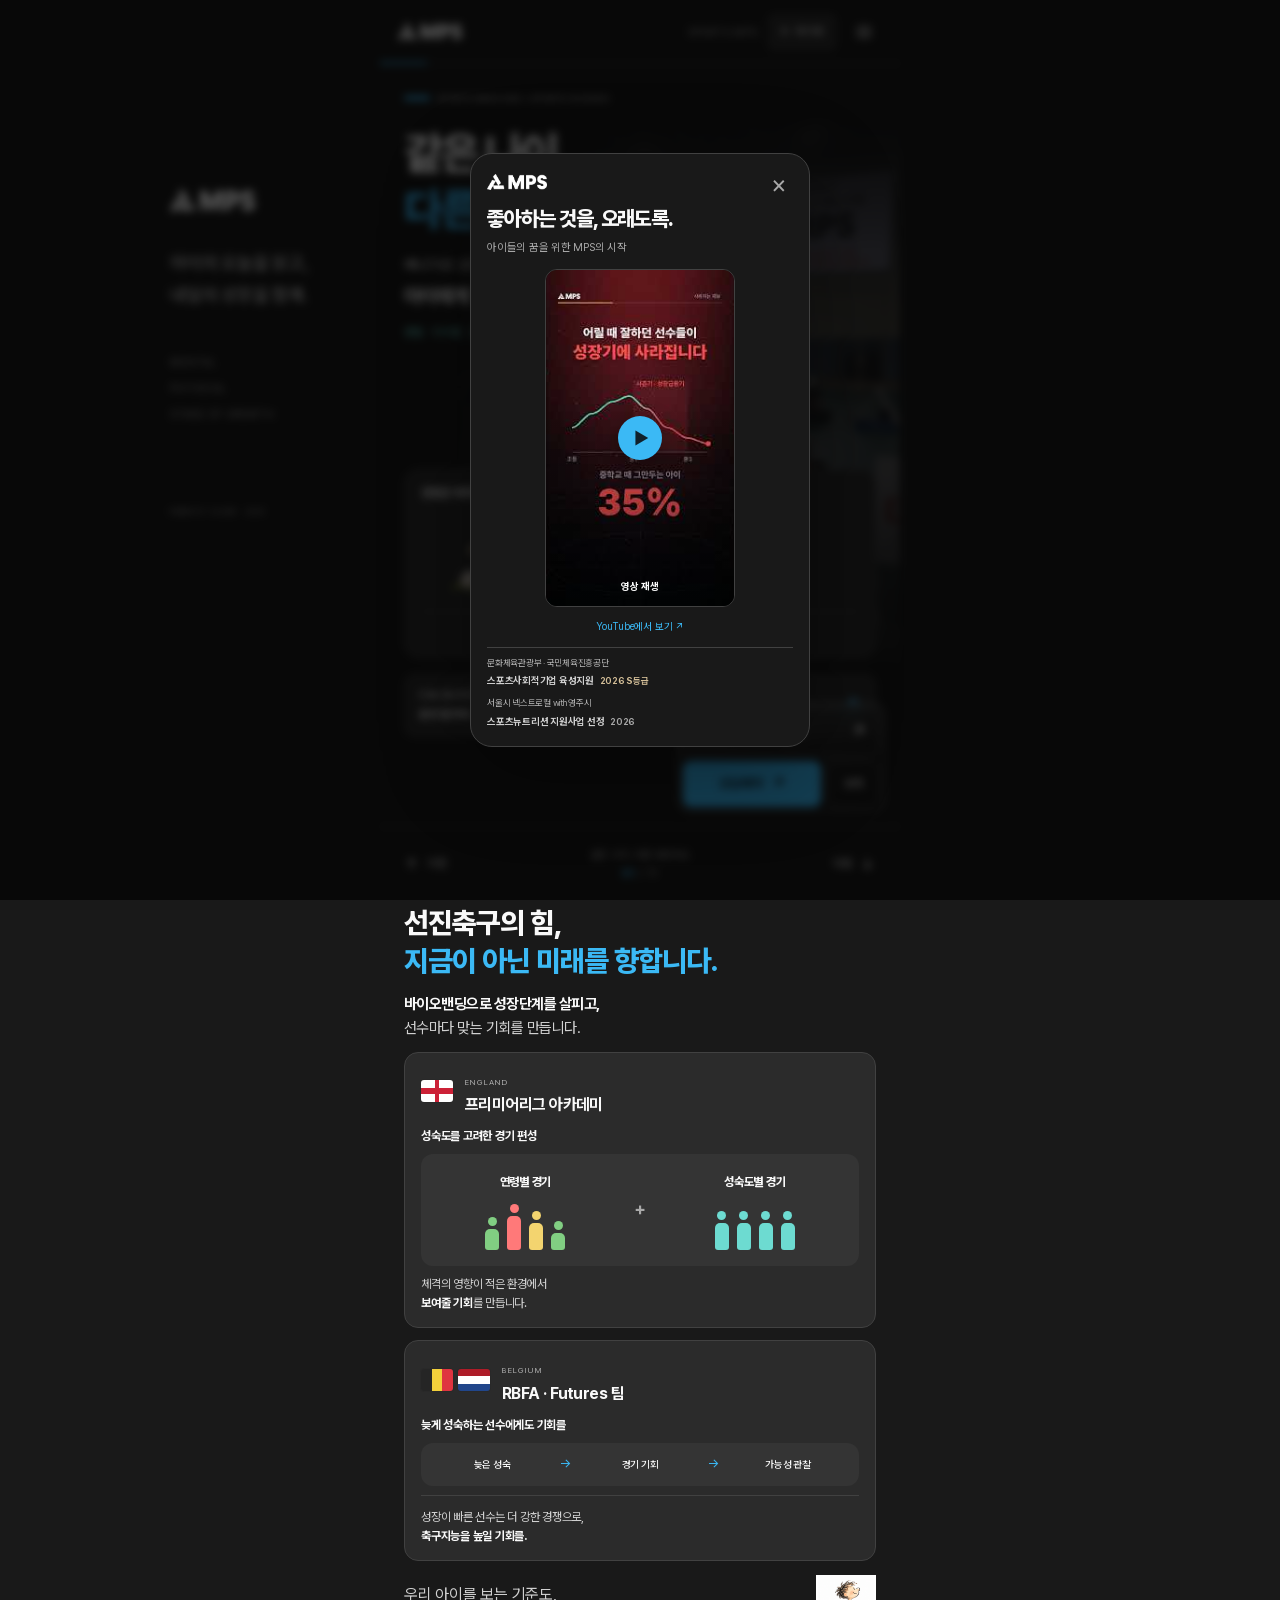
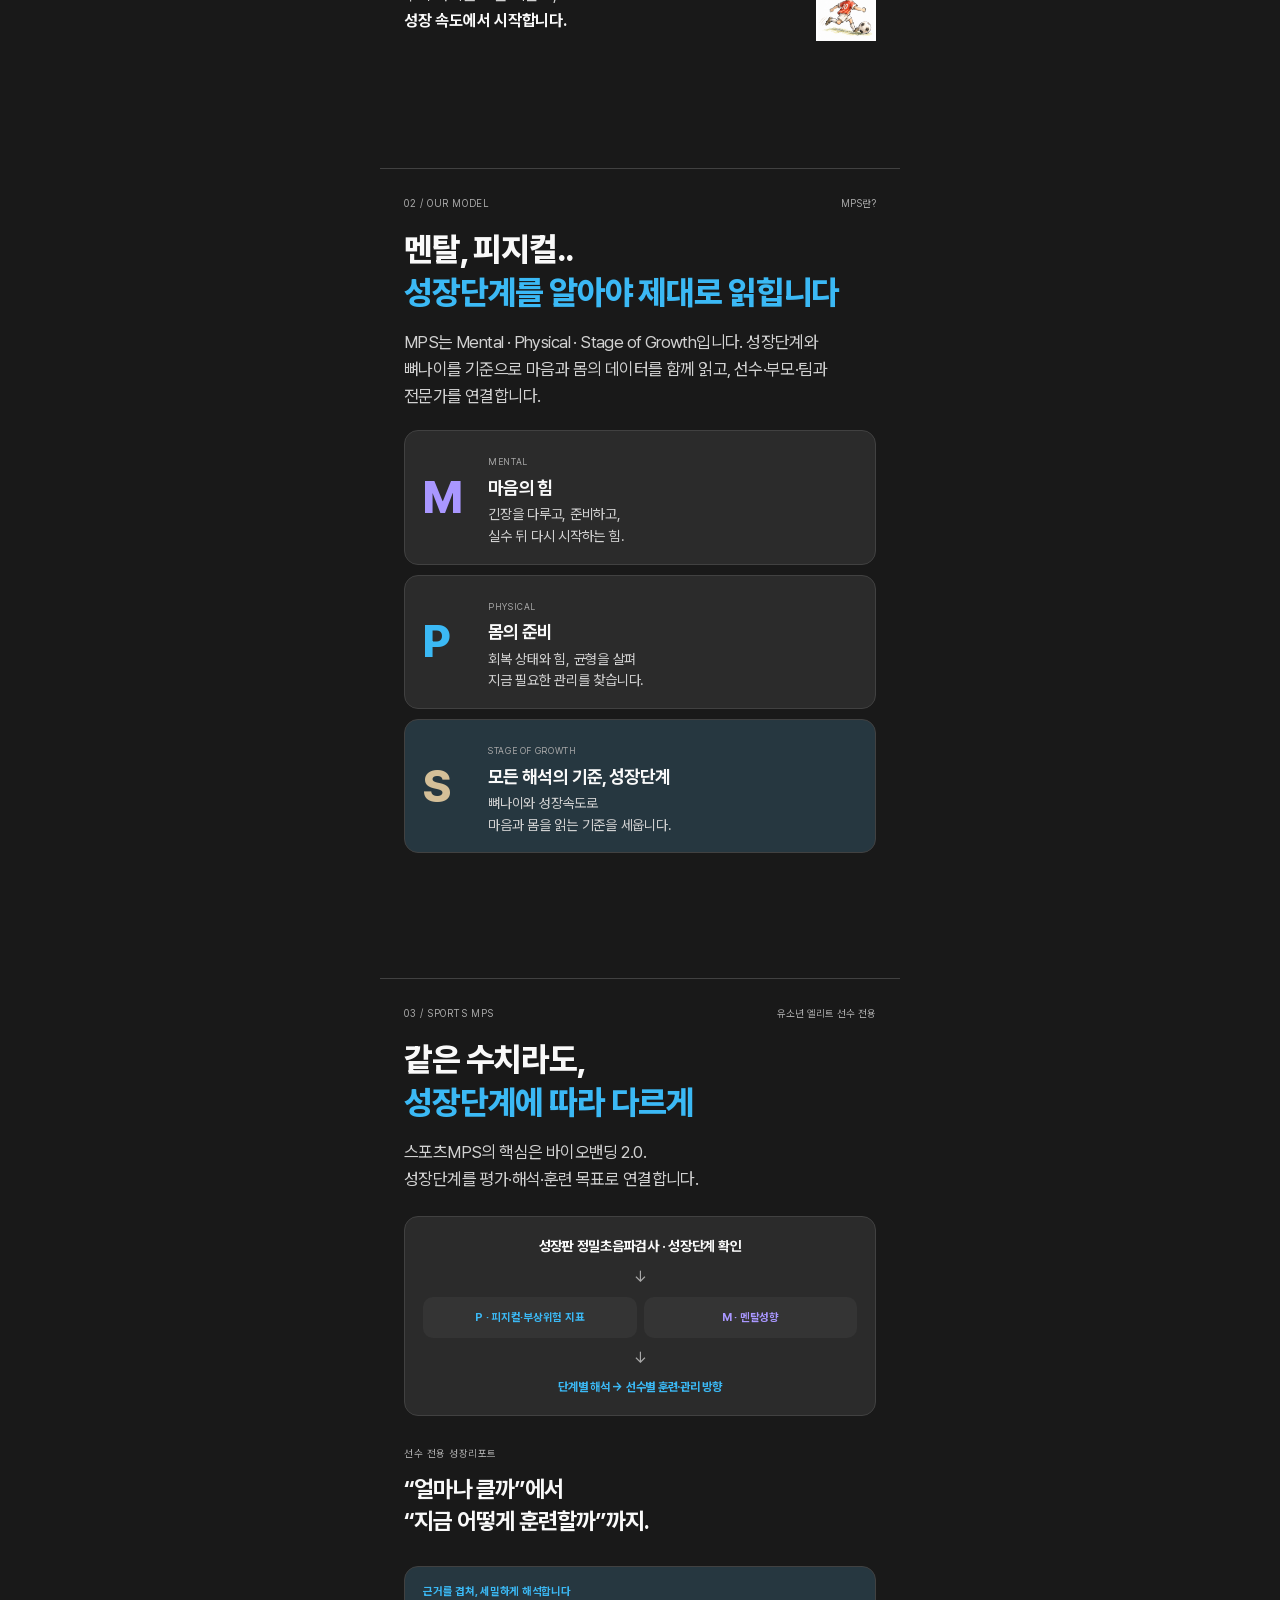
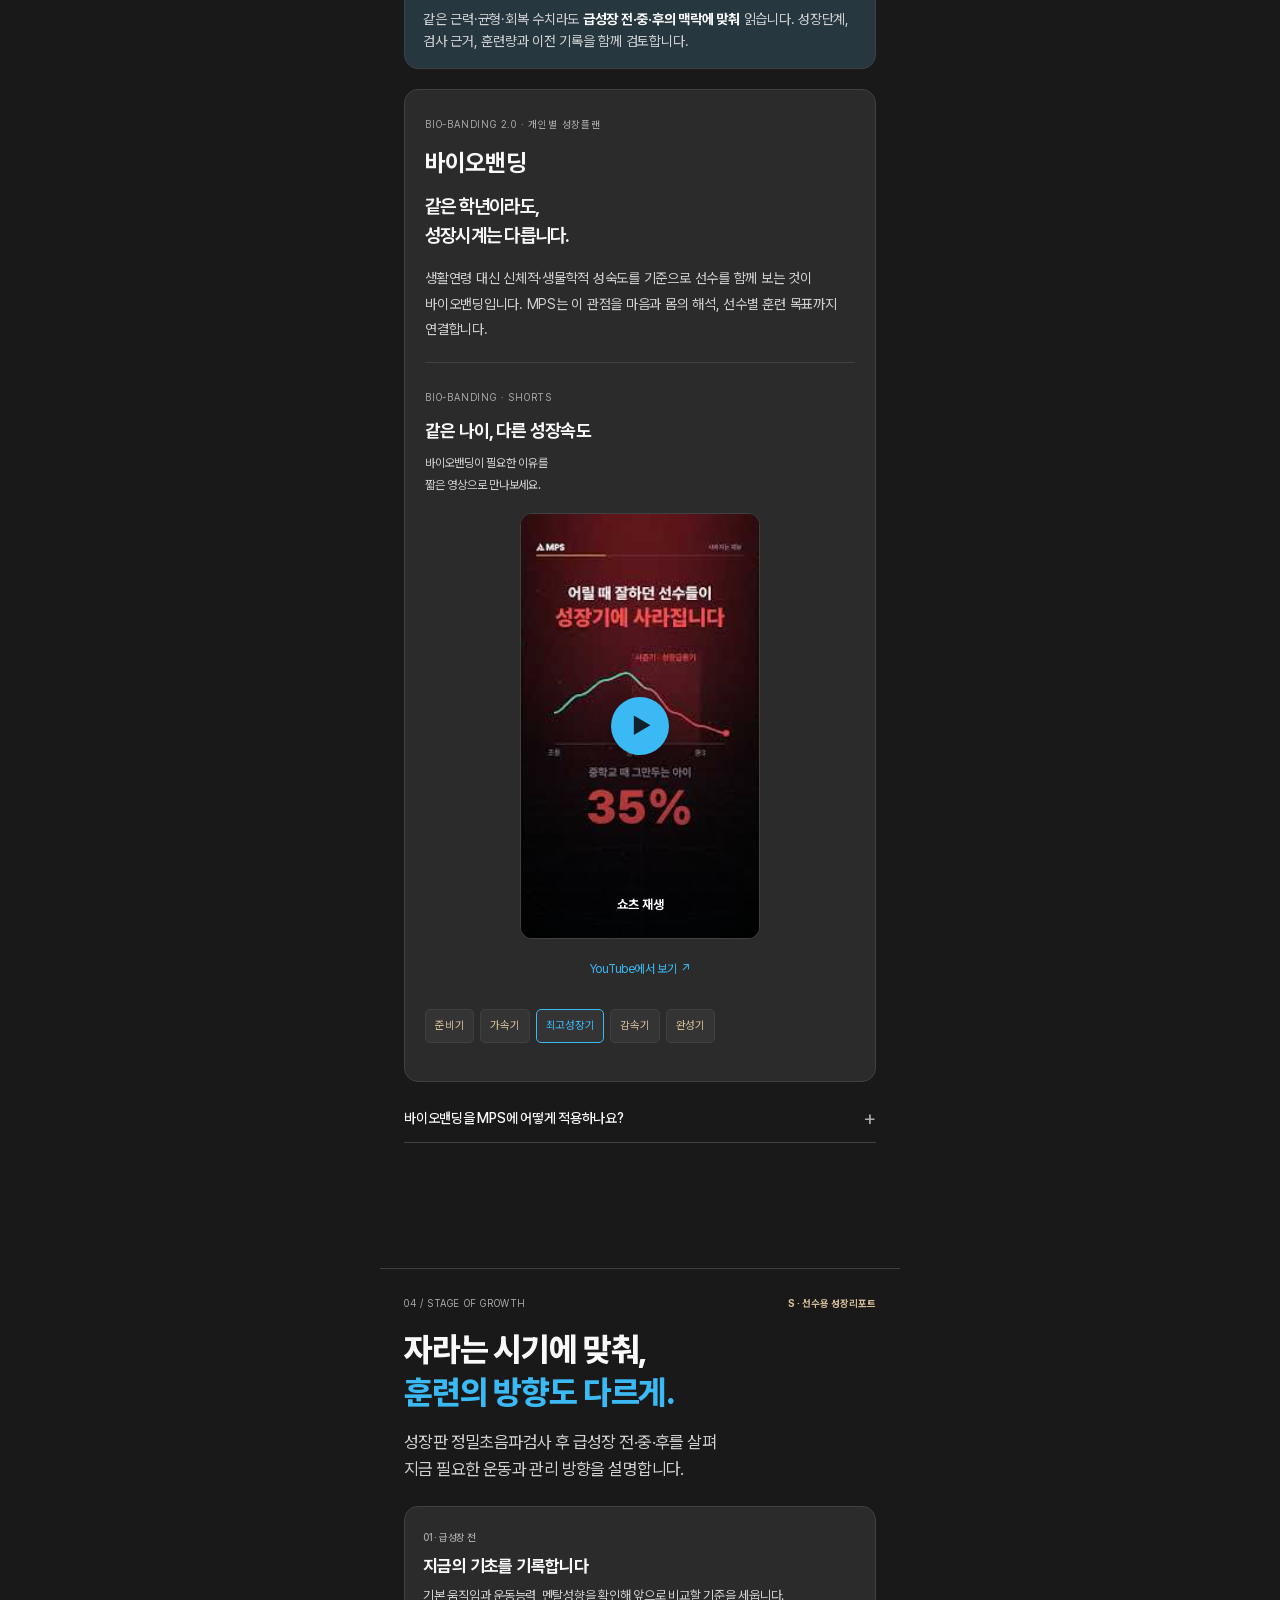
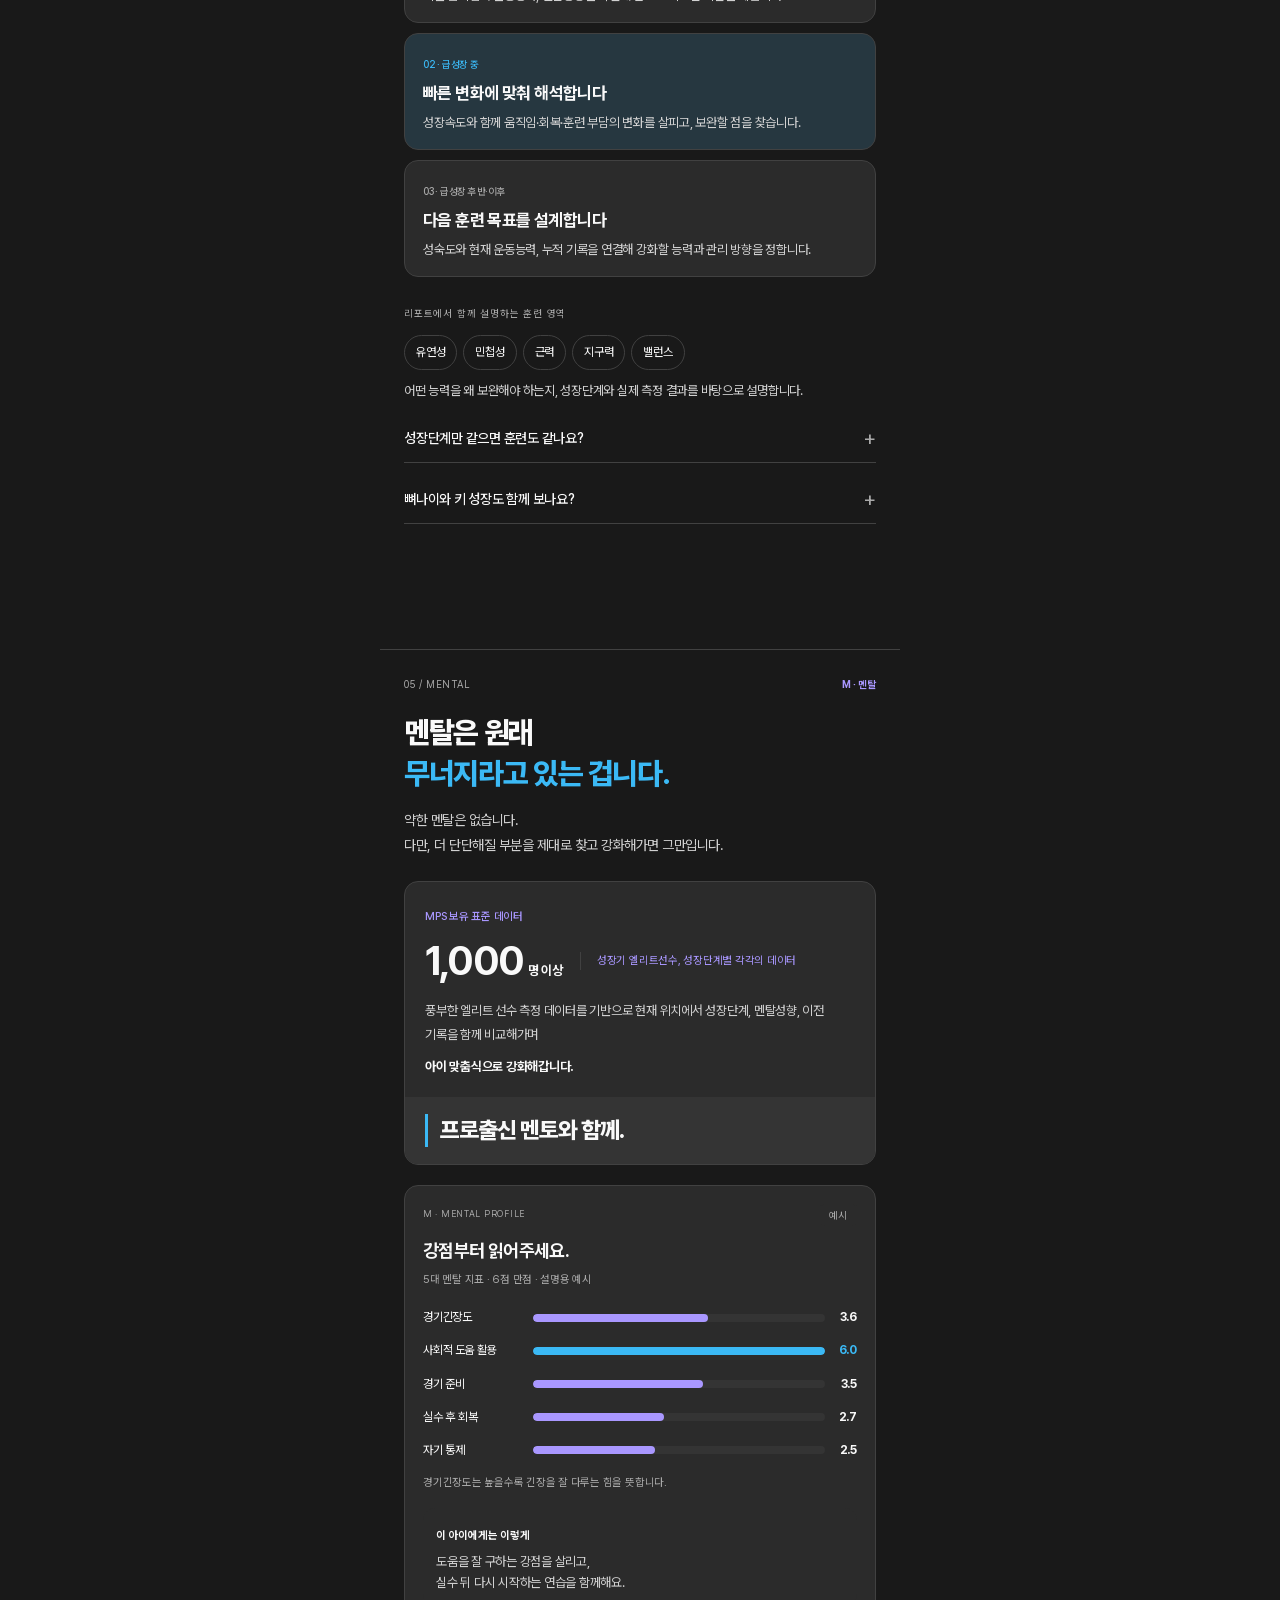
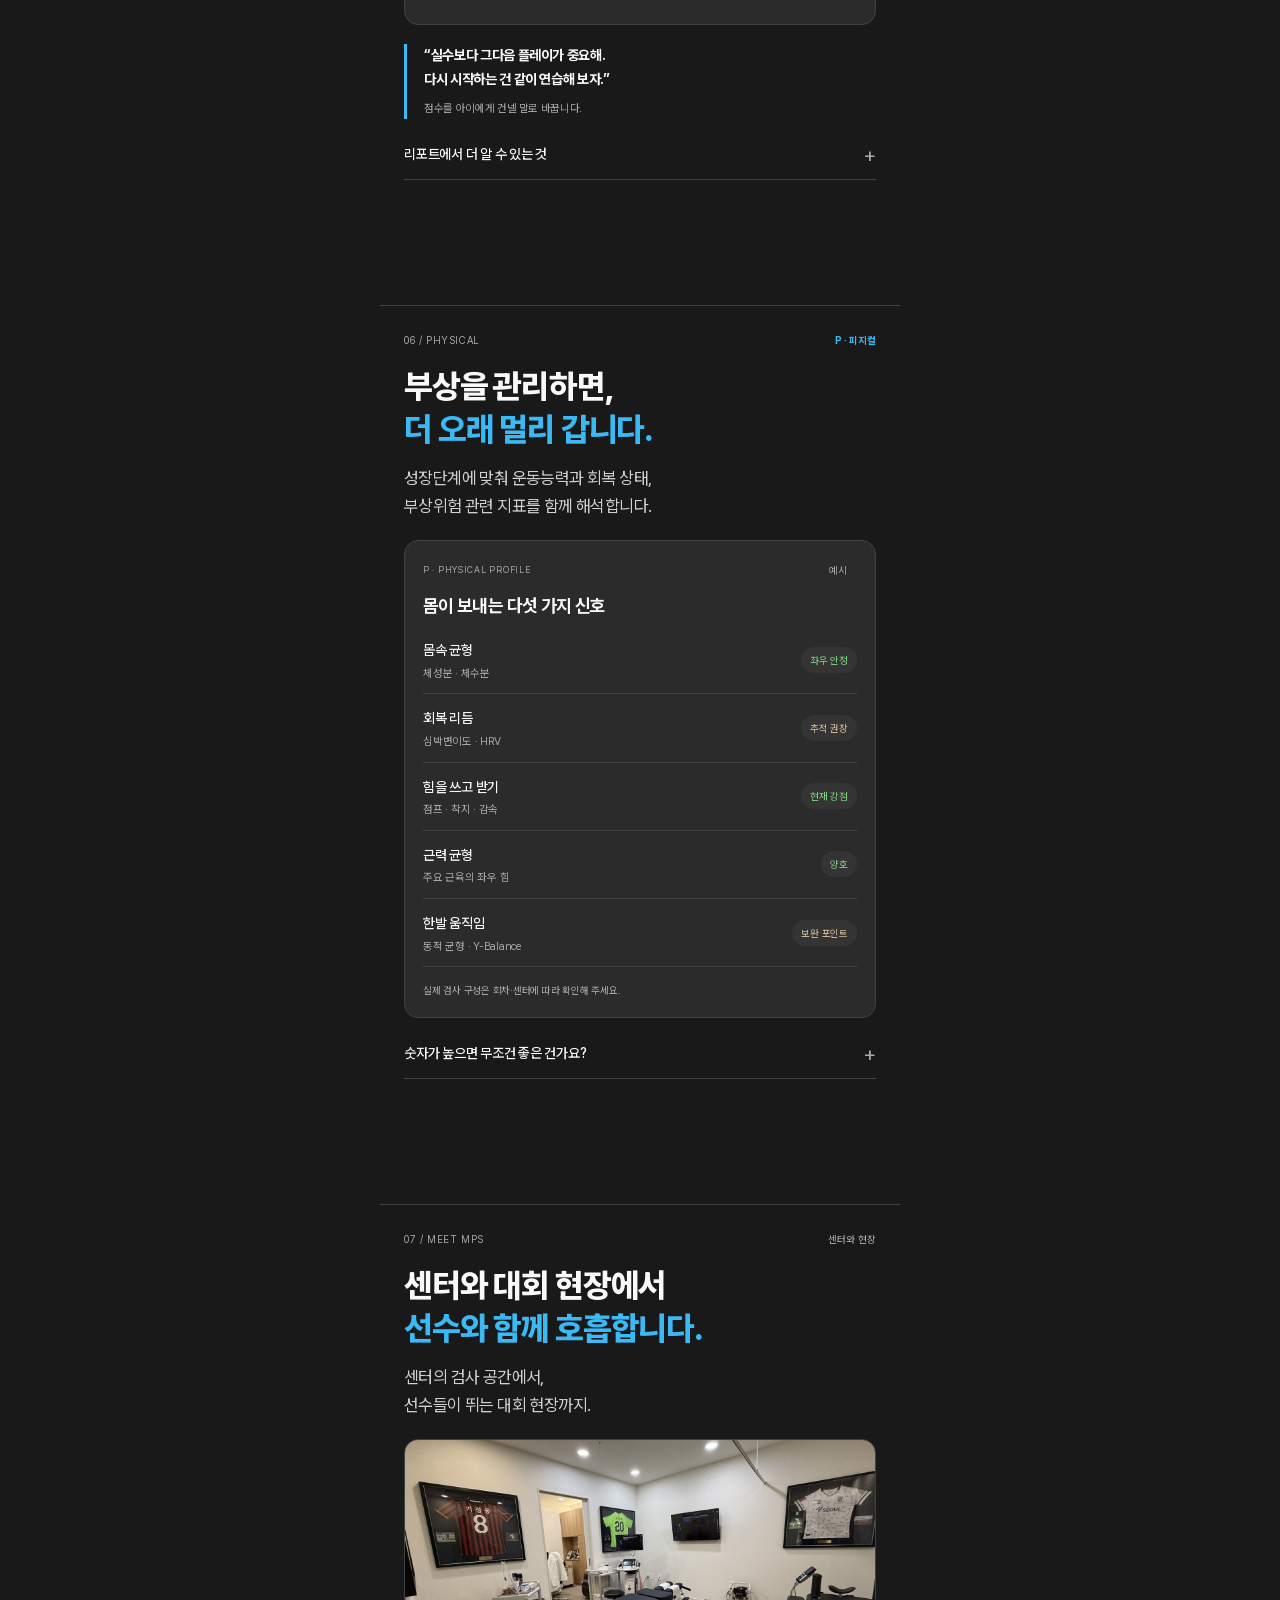
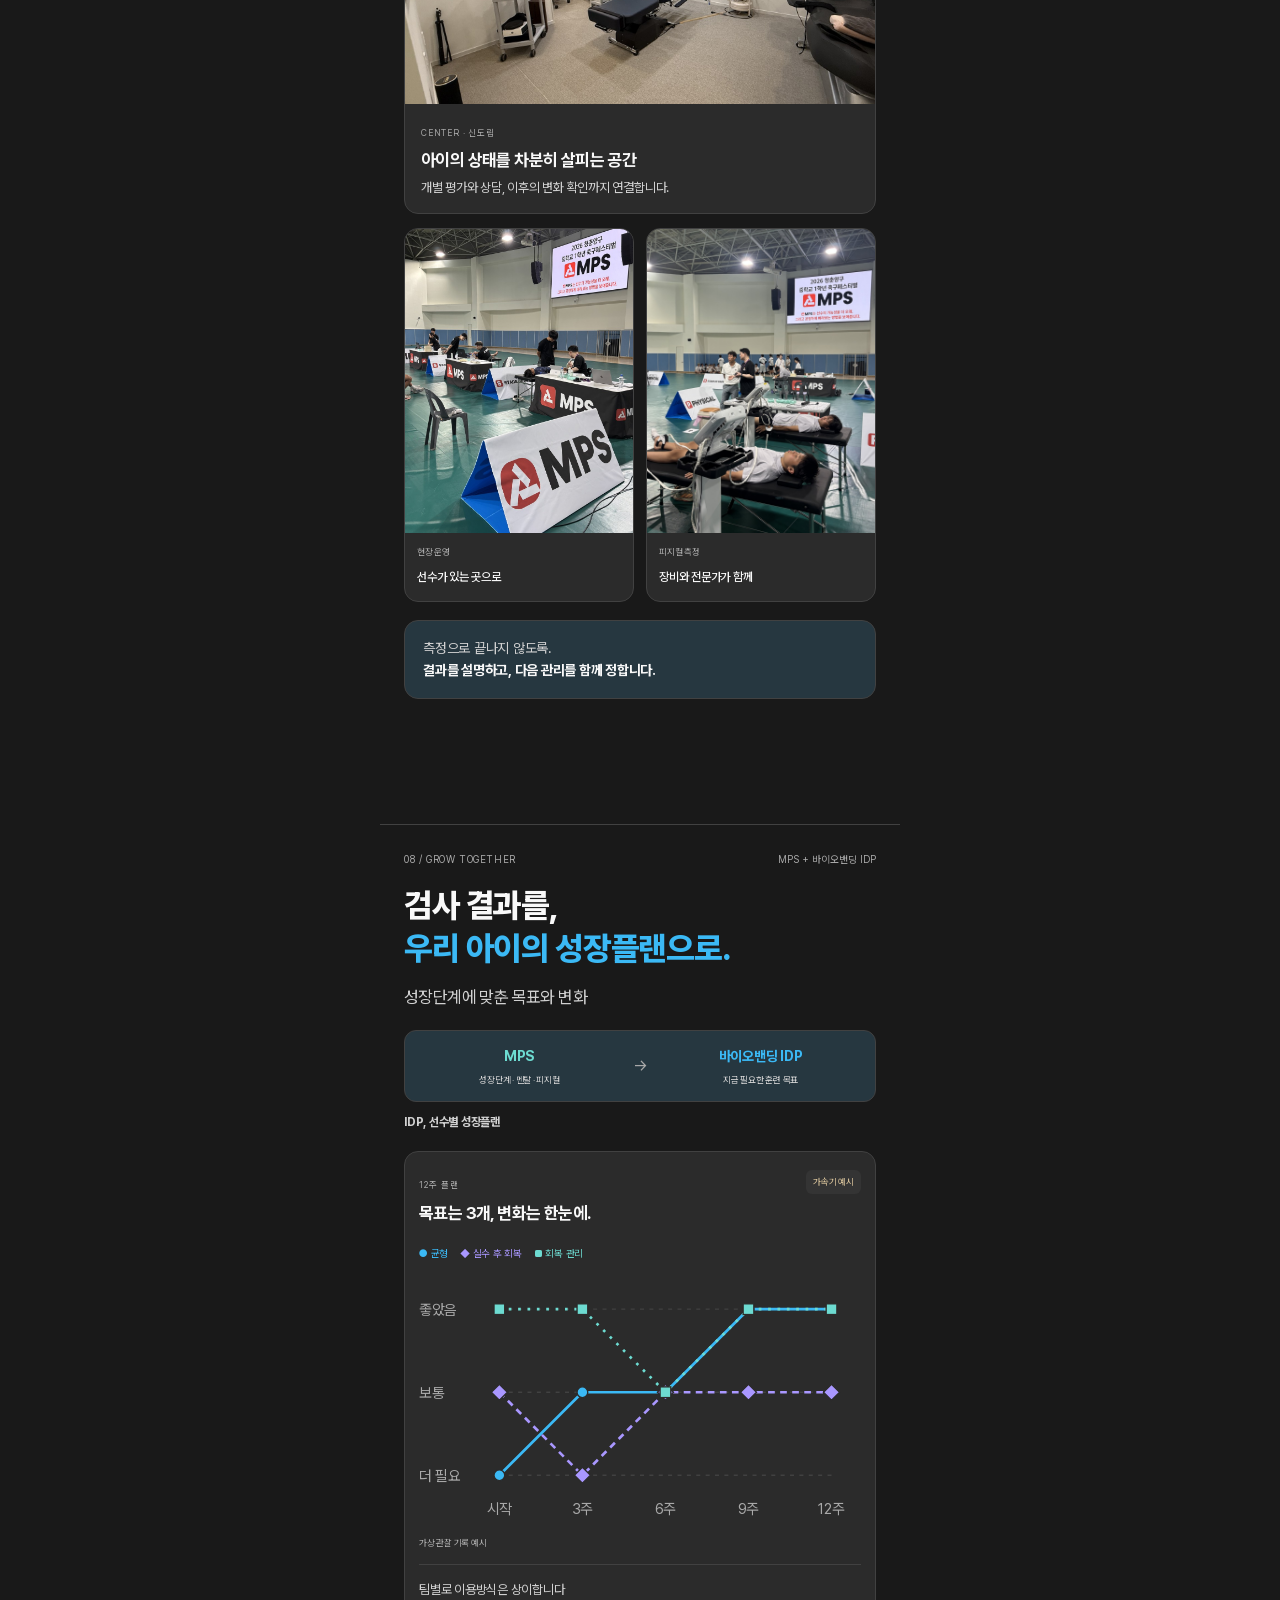
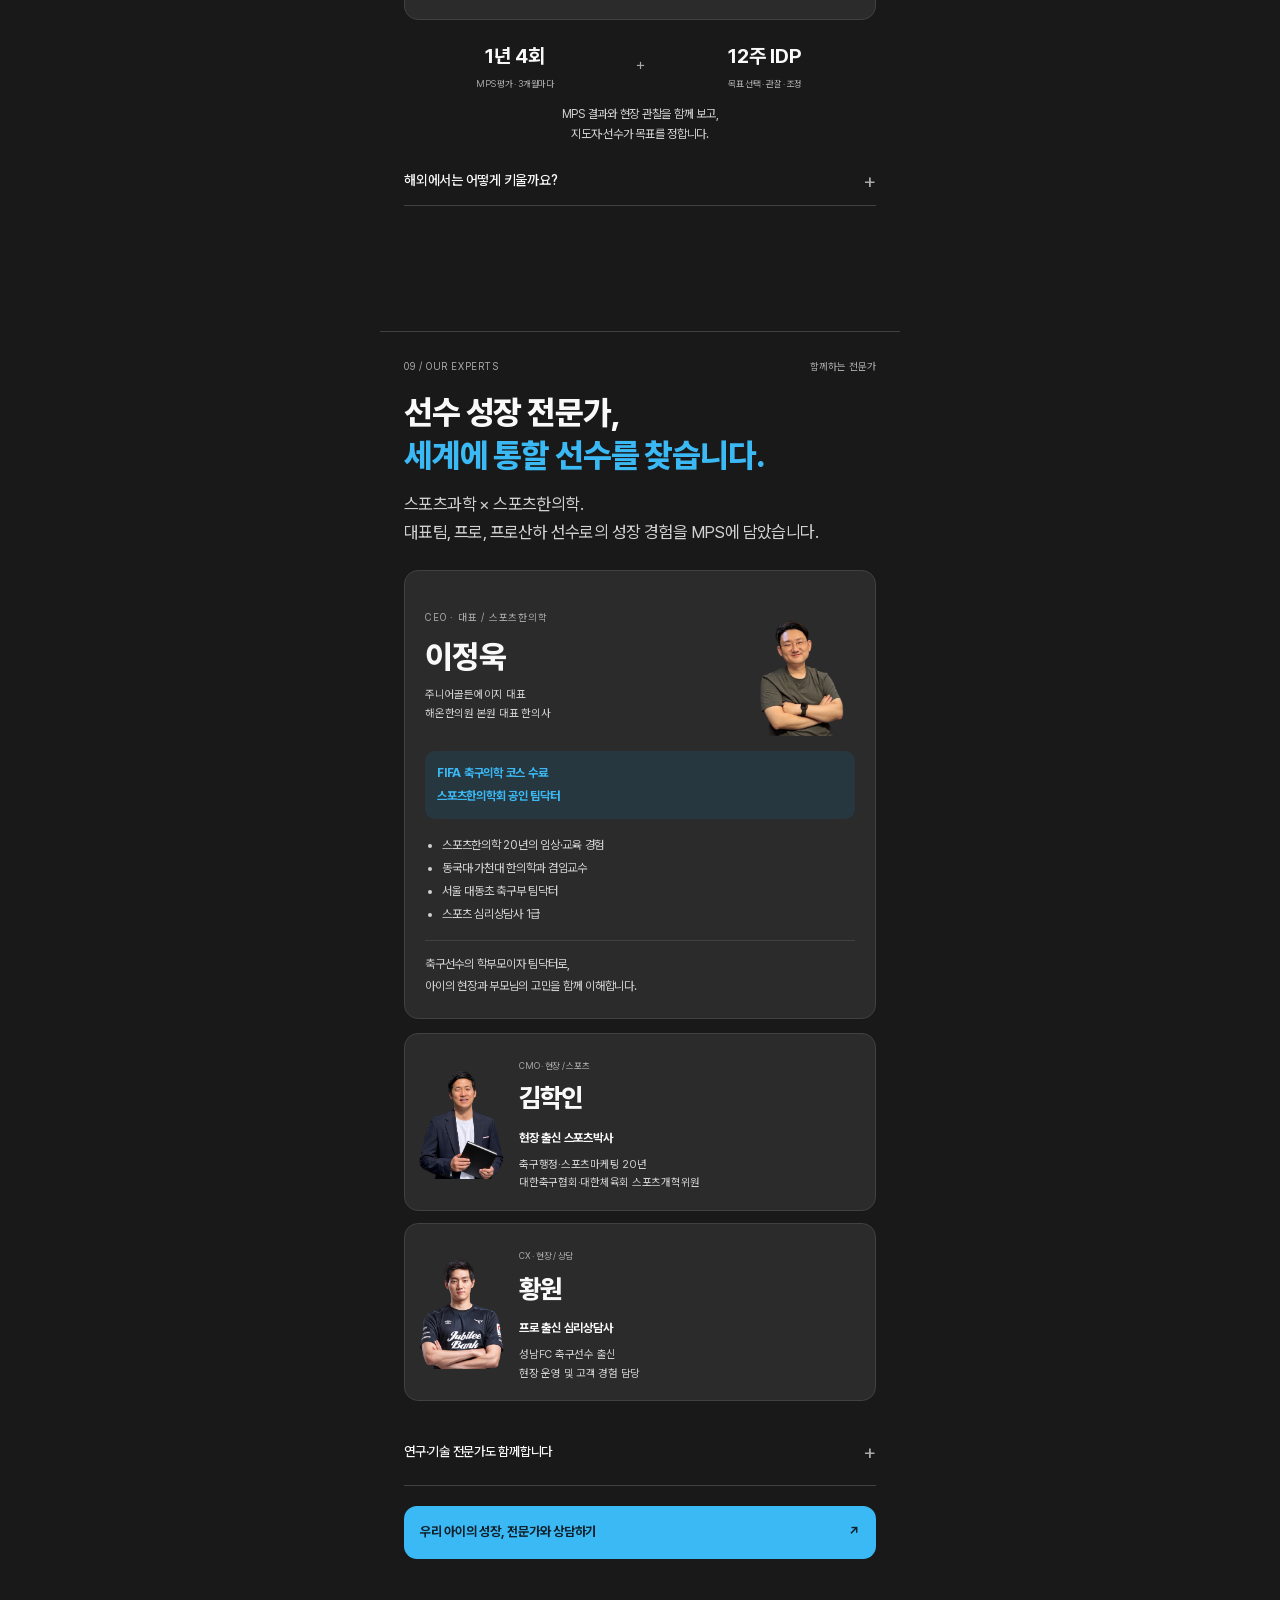
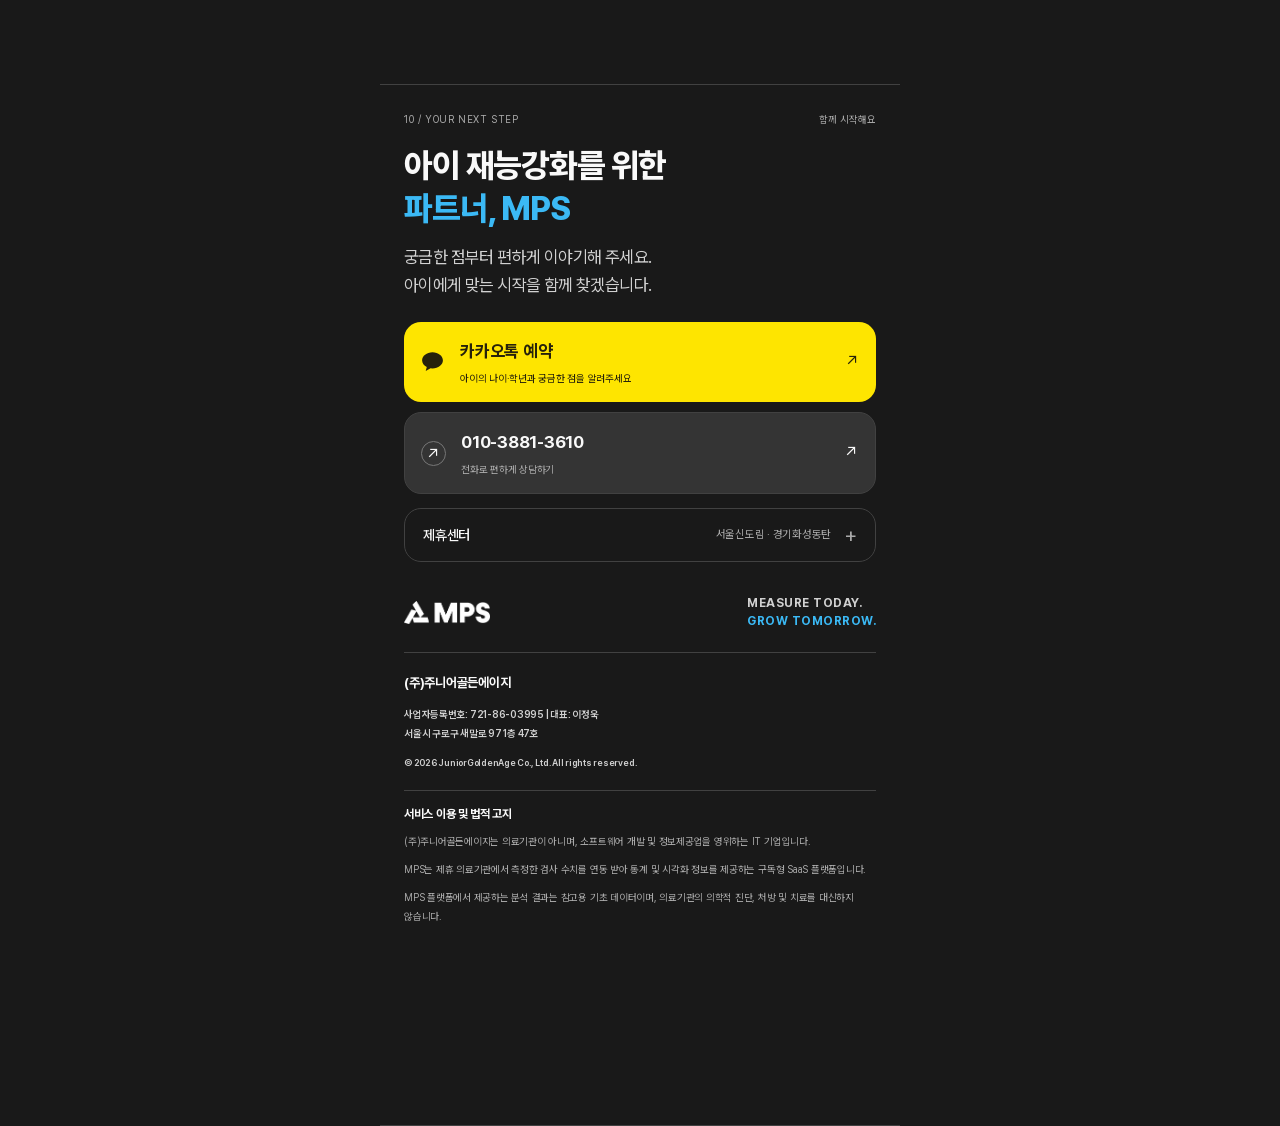
==== index.html @ 438b7990 "Introduce bio-banding concisely on second page" ====
<!doctype html>
<html lang="ko" data-theme="dark">
<head>
<meta charset="utf-8">
<meta name="viewport" content="width=device-width, initial-scale=1, viewport-fit=cover">
<meta name="theme-color" content="#191919">
<meta name="description" content="우리 아이의 마음, 몸, 성장단계를 함께 읽는 MPS. 스포츠MPS를 부모님께 쉽게 소개합니다.">
<title>SPORTS MPS · 우리 아이의 성장 패스포트</title>
<script src="assets/js/theme.js"></script>
<link rel="preload" href="assets/fonts/PretendardVariable.woff2" as="font" type="font/woff2" crossorigin>
<link rel="stylesheet" href="assets/css/main.css">
<script src="assets/js/navigation.js?v=20261009-2" defer></script>
<script src="assets/js/shorts.js" defer></script>
<link rel="stylesheet" href="assets/css/reports.css">
<script src="assets/js/reports.js?v=20261009-4" defer></script>
<link rel="stylesheet" href="assets/css/mps-sportsmps.css">
<script src="assets/js/dialogs.js" defer></script>
<link rel="stylesheet" href="assets/css/pretendard.css">
<link rel="stylesheet" href="assets/css/theme.css?v=20261009-15">
</head>
<body>
<a class="skip" href="#intro">본문으로 바로 가기</a>
<aside class="desktop-note" aria-hidden="true"><img src="assets/images/logo-black.png" alt=""><p>아이의 오늘을 읽고,<br>내일의 성장을 함께.</p><span>MENTAL<br>PHYSICAL<br>STAGE OF GROWTH</span><small>PARENTS’ GUIDE · 2026</small></aside>
<div class="book">
<header class="topbar"><a href="#intro" aria-label="MPS 안내 첫 화면"><img src="assets/images/logo-black.png" alt="MPS" width="77" height="25"></a><span>SPORTS MPS</span><button type="button" id="theme-toggle" aria-label="라이트 모드로 전환" aria-pressed="false"><span aria-hidden="true">☼</span><span class="theme-label">라이트</span></button><button type="button" id="menu-toggle" aria-label="목차 열기" aria-controls="contents" aria-expanded="false"><svg viewBox="0 0 24 24" width="22" height="22" fill="none" stroke="currentColor" stroke-width="1.6" aria-hidden="true"><path d="M4 7h16M4 12h16M4 17h16"/></svg></button></header>
<div class="reading-track" aria-hidden="true"><div id="reading-progress"></div></div>
<nav id="contents" aria-label="안내서 목차" hidden><div class="menu-heading">궁금한 이야기부터 읽어보세요</div><a href="#intro">01 <span>같은 나이, 다른 성장속도</span>↗</a><a href="#europe">02 <span>유럽이 성장을 바라보는 방법</span>↗</a><a href="#model">03 <span>MPS 한눈에 보기</span>↗</a><a href="#sports">04 <span>스포츠MPS</span>↗</a><a href="#growth">05 <span>성장단계 · 뼈나이와 바이오밴딩</span>↗</a><a href="#mental">06 <span>멘탈 · 마음을 읽는 리포트</span>↗</a><a href="#physical">07 <span>피지컬 · 몸을 읽는 리포트</span>↗</a><a href="#field">08 <span>센터와 대회 현장에서 만나는 MPS</span>↗</a><a href="#journey">09 <span>MPS + 바이오밴딩 IDP</span>↗</a><a href="#experts">10 <span>함께하는 전문가</span>↗</a><a href="#contact">11 <span>예약 · 상담 · 제휴센터</span>↗</a></nav>
<main>
<section class="page cover" id="intro" data-title="같은 나이, 다른 성장속도" aria-labelledby="title-intro">
<div class="eyebrow"><span class="orange-line"></span> SPORTS MEDICINE × SPORTS SCIENCE</div>
<h1 id="title-intro">같은 나이,<br><em>다른 성장속도.</em></h1>
<p class="lead cover-foundation">뼈나이로 성장단계를 살피고,<br><strong>아이에게 맞는 목표를 찾습니다.</strong></p>

<p class="cover-platform">멘탈 · 피지컬 · 성장, 함께 보는 MPS</p>
<figure class="cover-banding">
<figcaption><strong>성장은 아이마다 다르게</strong></figcaption>
<div class="banding-players banding-illustrations">
<svg viewBox="20 275 270 270" role="img" aria-label="공을 차는 체격이 작은 축구선수 일러스트"><defs><clipPath id="cover-player-clip-1"><rect x="20" y="275" width="270" height="270"/></clipPath></defs><image clip-path="url(#cover-player-clip-1)" href="assets/images/illustrations/bio-banding-player-stages.png" width="1536" height="1024"/></svg>
<svg viewBox="350 270 230 290" role="img" aria-label="공 옆에 서 있는 축구선수 일러스트"><defs><clipPath id="cover-player-clip-2"><rect x="350" y="270" width="230" height="290"/></clipPath></defs><image clip-path="url(#cover-player-clip-2)" href="assets/images/illustrations/bio-banding-player-stages.png" width="1536" height="1024"/></svg>
<svg viewBox="700 173 135 407" role="img" aria-label="키가 큰 축구선수 일러스트"><defs><clipPath id="cover-player-clip-3"><rect x="700" y="173" width="135" height="407"/></clipPath></defs><image clip-path="url(#cover-player-clip-3)" href="assets/images/illustrations/bio-banding-player-stages.png" width="1536" height="1024"/></svg>
</div>
<p><strong>뼈나이로 성장단계를 살펴봅니다.</strong></p>
</figure>
<a class="cover-doctor" href="#experts"><span>FIFA 축구의학 수료<br><strong>공인 팀닥터 · 스포츠심리상담사와 함께</strong></span><b aria-hidden="true">↗</b></a>


</section>
<section class="page europe-page" id="europe" data-title="유럽이 성장을 바라보는 방법" aria-labelledby="title-europe">
<h2 id="title-europe">선진축구의 힘,<br><em>지금이 아닌 미래를 향합니다.</em></h2>
<p class="lead"><strong>바이오밴딩으로 성장단계를 살피고,</strong><br>선수마다 맞는 기회를 만듭니다.</p>
<article class="europe-card england"><div class="country-heading"><span class="country-flag england-flag" role="img" aria-label="잉글랜드 국기"></span><div><small>ENGLAND</small><h3>프리미어리그 아카데미</h3></div></div><p class="country-point">성숙도를 고려한 경기 편성</p>
<div class="maturity-diagram" role="img" aria-label="연령별 경기: 빨강·노랑·초록의 크기가 다른 선수들. 성숙도별 경기: 같은 색과 비슷한 크기의 선수들. 두 경기 방식을 함께 운영하는 개념도"><div><b>연령별 경기</b><span class="dot-players mixed"><i></i><i></i><i></i><i></i></span></div><strong>＋</strong><div><b>성숙도별 경기</b><span class="dot-players matched"><i></i><i></i><i></i><i></i></span></div></div>
<p>체격의 영향이 적은 환경에서<br><strong>보여줄 기회</strong>를 만듭니다.</p></article>
<article class="europe-card belgium"><div class="country-heading"><div class="country-flag-pair"><span class="country-flag belgium-flag" role="img" aria-label="벨기에 국기"></span><span class="country-flag netherlands-flag" role="img" aria-label="네덜란드 국기"></span></div><div><small>BELGIUM</small><h3>RBFA · Futures 팀</h3></div></div><p class="country-point">늦게 성숙하는 선수에게도 기회를</p><div class="future-track" role="img" aria-label="늦은 성숙에서 경기 기회를 거쳐 가능성 관찰로 이어지는 과정"><span>늦은 성숙</span><i>→</i><span>경기 기회</span><i>→</i><span>가능성 관찰</span></div><p class="growth-opportunity early-growth">성장이 빠른 선수는 더 강한 경쟁으로,<br><strong>축구지능을 높일 기회를.</strong></p></article>
<div class="europe-bridge"><p>우리 아이를 보는 기준도,<br><strong>성장 속도에서 시작합니다.</strong></p><img src="assets/images/soccer-boy.png" alt="즐겁게 축구하는 아이" width="100" height="110" loading="lazy"></div>
</section>
<section class="page" id="model" data-title="MPS 한눈에 보기" aria-labelledby="title-model">
<div class="section-meta"><span>02 / OUR MODEL</span><span>MPS란?</span></div>
<h2 id="title-model">멘탈, 피지컬..<br><em>성장단계를 알아야 제대로 읽힙니다</em></h2>
<p class="lead">MPS는 Mental · Physical · Stage of Growth입니다. 성장단계와 뼈나이를 기준으로 마음과 몸의 데이터를 함께 읽고, 선수·부모·팀과 전문가를 연결합니다.</p>
<div class="model-stack">
<article class="model-card"><span class="letter mental-color">M</span><div><span class="english">MENTAL</span><h3>마음의 힘</h3><p>긴장을 다루고, 준비하고,<br>실수 뒤 다시 시작하는 힘.</p></div></article>
<article class="model-card"><span class="letter physical-color">P</span><div><span class="english">PHYSICAL</span><h3>몸의 준비</h3><p>회복 상태와 힘, 균형을 살펴<br>지금 필요한 관리를 찾습니다.</p></div></article>
<article class="model-card stage-card"><span class="letter">S</span><div><span class="english">STAGE OF GROWTH</span><h3>모든 해석의 기준, 성장단계</h3><p>뼈나이와 성장속도로<br>마음과 몸을 읽는 기준을 세웁니다.</p></div></article>
</div>

</section>
<section class="page" id="sports" data-title="스포츠MPS · 성장단계로 해석하는 선수 평가" aria-labelledby="title-sports">
<div class="section-meta"><span>03 / SPORTS MPS</span><span>유소년 엘리트 선수 전용</span></div>
<h2 id="title-sports">같은 수치라도,<br><em>성장단계에 따라 다르게</em></h2>
<p class="lead">스포츠MPS의 핵심은 바이오밴딩 2.0.<br>성장단계를 평가·해석·훈련 목표로 연결합니다.</p>
<div class="precision-flow" aria-label="성장판 정밀초음파검사로 단계 확인, 피지컬과 멘탈 평가, 근거 기반 해석, 훈련과 관리 방향"><span>성장판 정밀초음파검사 · 성장단계 확인</span><i aria-hidden="true">↓</i><div><b>P · 피지컬·부상위험 지표</b><b>M · 멘탈성향</b></div><i aria-hidden="true">↓</i><span class="flow-result">단계별 해석 → 선수별 훈련·관리 방향</span></div>
<div class="precision-statement"><span>선수 전용 성장리포트</span><h3>“얼마나 클까”에서<br>“지금 어떻게 훈련할까”까지.</h3></div>
<div class="takeaway"><span>근거를 겹쳐, 세밀하게 해석합니다</span><p>같은 근력·균형·회복 수치라도 <strong>급성장 전·중·후의 맥락에 맞춰</strong> 읽습니다. 성장단계, 검사 근거, 훈련량과 이전 기록을 함께 검토합니다.</p></div>
<div class="bio-banding"><span class="small-label">BIO-BANDING 2.0 · 개인별 성장플랜</span><h3>바이오밴딩</h3><p class="bio-headline">같은 학년이라도,<br>성장시계는 다릅니다.</p><p>생활연령 대신 신체적·생물학적 성숙도를 기준으로 선수를 함께 보는 것이 바이오밴딩입니다. MPS는 이 관점을 마음과 몸의 해석, 선수별 훈련 목표까지 연결합니다.</p><div class="bio-video" id="why-mps"><span class="small-label">BIO-BANDING · SHORTS</span><h4>같은 나이, 다른 성장속도</h4><p>바이오밴딩이 필요한 이유를<br>짧은 영상으로 만나보세요.</p><div class="shorts-player" id="bio-shorts-player"><button type="button" class="shorts-play" id="bio-shorts-play" aria-label="바이오밴딩 유튜브 쇼츠 재생"><img src="assets/images/video/bio-banding-shorts.jpg" alt="바이오밴딩 소개 유튜브 쇼츠 썸네일" width="480" height="360" loading="lazy"><span class="shorts-play-icon" aria-hidden="true">▶</span><span class="shorts-play-label">쇼츠 재생</span></button></div><a class="shorts-youtube" href="https://www.youtube.com/shorts/2czTwDPOxnk" target="_blank" rel="noopener noreferrer">YouTube에서 보기 ↗</a></div><div class="bio-stages" aria-label="성장단계 5단계"><span>준비기</span><span>가속기</span><span>최고성장기</span><span>감속기</span><span>완성기</span></div></div>
<details><summary>바이오밴딩을 MPS에 어떻게 적용하나요?</summary><p>성숙도가 비슷한 선수를 함께 보는 바이오밴딩의 관점을 평가에 적용합니다. 성장판 정밀초음파검사와 뼈나이, 키 변화로 성장단계를 살핀 뒤 피지컬·멘탈 측정 결과를 연결해 해석합니다. 하나의 수치만으로 훈련 적합성이나 부상 가능성을 단정하지 않습니다.</p></details>
</section>
<section class="page" id="growth" data-title="성장단계 · 선수의 훈련 방향" aria-labelledby="title-growth">
<div class="section-meta"><span>04 / STAGE OF GROWTH</span><span class="domain">S · 선수용 성장리포트</span></div>
<h2 id="title-growth">자라는 시기에 맞춰,<br><em>훈련의 방향도 다르게.</em></h2>
<p class="lead">성장판 정밀초음파검사 후 급성장 전·중·후를 살펴<br>지금 필요한 운동과 관리 방향을 설명합니다.</p>
<div class="phase-cards"><article><span>01 · 급성장 전</span><h3>지금의 기초를 기록합니다</h3><p>기본 움직임과 운동능력, 멘탈성향을 확인해 앞으로 비교할 기준을 세웁니다.</p></article><article class="phase-current"><span>02 · 급성장 중</span><h3>빠른 변화에 맞춰 해석합니다</h3><p>성장속도와 함께 움직임·회복·훈련 부담의 변화를 살피고, 보완할 점을 찾습니다.</p></article><article><span>03 · 급성장 후반·이후</span><h3>다음 훈련 목표를 설계합니다</h3><p>성숙도와 현재 운동능력, 누적 기록을 연결해 강화할 능력과 관리 방향을 정합니다.</p></article></div>
<div class="training-directions"><span class="small-label">리포트에서 함께 설명하는 훈련 영역</span><div><span>유연성</span><span>민첩성</span><span>근력</span><span>지구력</span><span>밸런스</span></div><p>어떤 능력을 왜 보완해야 하는지, 성장단계와 실제 측정 결과를 바탕으로 설명합니다.</p></div>
<details><summary>성장단계만 같으면 훈련도 같나요?</summary><p>성장단계는 해석의 기준입니다. 같은 단계라도 종목·훈련 경험·현재 운동능력·통증·회복 상태가 다르므로, 선수별 검사 결과를 바탕으로 훈련의 우선순위를 정합니다. 모든 아이에게 같은 훈련을 일괄 적용하지 않습니다.</p></details>
<details><summary>뼈나이와 키 성장도 함께 보나요?</summary><p>네. 현재 키와 뼈나이, 반복 측정한 성장속도로 성장의 위치를 확인하고 예측 키 범위를 살핍니다. PHV는 키가 가장 빠르게 자라는 시기를 뜻합니다. 예측 키는 확정된 결과가 아닌 참고 범위이며 이후 측정으로 변화를 확인합니다.</p></details>
</section>
<section class="page" id="mental" data-title="멘탈 · 마음을 읽는 리포트" aria-labelledby="title-mental">
<div class="section-meta"><span>05 / MENTAL</span><span class="domain mental-color">M · 멘탈</span></div>
<h2 id="title-mental">멘탈은 원래<br><em>무너지라고 있는 겁니다.</em></h2>
<p class="lead">약한 멘탈은 없습니다.<br>다만, 더 단단해질 부분을 제대로 찾고 강화해가면 그만입니다.</p>
<div class="mental-reference"><span>MPS 보유 표준 데이터</span><div class="mental-stat"><strong>1,000<span>명 이상</span></strong><p>성장기 엘리트선수, 성장단계별 각각의 데이터</p></div><p><span class="mental-copy-part">풍부한 엘리트 선수 측정 데이터를 기반으로 현재 위치에서 성장단계, 멘탈성향, 이전 기록을 함께 비교해가며</span> <span class="mental-copy-part"><b>아이 맞춤식으로 강화해갑니다.</b></span></p><p class="mental-mentor"><strong>프로출신 멘토와 함께.</strong></p></div>
<div class="report"><div class="report-heading"><span>M · MENTAL PROFILE</span><span class="sample">예시</span></div><h3>강점부터 읽어주세요.</h3><p class="caption">5대 멘탈 지표 · 6점 만점 · 설명용 예시</p>
<div class="bar-chart" aria-label="멘탈 예시: 경기긴장도 3.6, 사회적 도움 활용 6.0, 경기 준비 3.5, 실수 후 회복 2.7, 자기 통제 2.5. 각 6점 만점.">
<div class="bar-row"><span>경기긴장도</span><div class="bar-track"><i style="--value:60%"></i></div><b>3.6</b></div>
<div class="bar-row strength"><span>사회적 도움 활용</span><div class="bar-track"><i style="--value:100%"></i></div><b>6.0</b></div>
<div class="bar-row"><span>경기 준비</span><div class="bar-track"><i style="--value:58.33%"></i></div><b>3.5</b></div>
<div class="bar-row"><span>실수 후 회복</span><div class="bar-track"><i style="--value:45%"></i></div><b>2.7</b></div>
<div class="bar-row"><span>자기 통제</span><div class="bar-track"><i style="--value:41.67%"></i></div><b>2.5</b></div>
</div><p class="caption">경기긴장도는 높을수록 긴장을 잘 다루는 힘을 뜻합니다.</p>
<div class="report-insight"><b>이 아이에게는 이렇게</b><p>도움을 잘 구하는 강점을 살리고,<br>실수 뒤 다시 시작하는 연습을 함께해요.</p></div></div>
<blockquote>“실수보다 그다음 플레이가 중요해.<br>다시 시작하는 건 같이 연습해 보자.”<cite>점수를 아이에게 건넬 말로 바꿉니다.</cite></blockquote>
<details><summary>리포트에서 더 알 수 있는 것</summary><p>경기 긴장, 도움 활용, 준비, 회복, 자기 통제의 강점과 연습 방향을 확인합니다. MPS 보유 표준 데이터와 아이 자신의 이전 기록을 참고하고, 성장단계와 경기·훈련 환경을 함께 해석합니다. 검사 회차에 따라 구성은 달라질 수 있습니다.</p></details>
</section>
<section class="page" id="physical" data-title="피지컬 · 몸을 읽는 리포트" aria-labelledby="title-physical">
<div class="section-meta"><span>06 / PHYSICAL</span><span class="domain physical-color">P · 피지컬</span></div>
<h2 id="title-physical">부상을 관리하면,<br><em>더 오래 멀리 갑니다.</em></h2>
<p class="lead">성장단계에 맞춰 운동능력과 회복 상태,<br>부상위험 관련 지표를 함께 해석합니다.</p>
<div class="report"><div class="report-heading"><span>P · PHYSICAL PROFILE</span><span class="sample">예시</span></div><h3>몸이 보내는 다섯 가지 신호</h3>
<div class="signal-row"><div><b>몸속 균형</b><small>체성분 · 체수분</small></div><span class="status green">좌우 안정</span></div>
<div class="signal-row"><div><b>회복 리듬</b><small>심박변이도 · HRV</small></div><span class="status yellow">추적 권장</span></div>
<div class="signal-row"><div><b>힘을 쓰고 받기</b><small>점프 · 착지 · 감속</small></div><span class="status green">현재 강점</span></div>
<div class="signal-row"><div><b>근력 균형</b><small>주요 근육의 좌우 힘</small></div><span class="status green">양호</span></div>
<div class="signal-row"><div><b>한발 움직임</b><small>동적 균형 · Y-Balance</small></div><span class="status yellow">보완 포인트</span></div>
<p class="caption">실제 검사 구성은 회차·센터에 따라 확인해 주세요.</p></div>
<details><summary>숫자가 높으면 무조건 좋은 건가요?</summary><p>한 수치만으로 판단하지 않습니다. 같은 수치라도 급성장 전·중·후에 따라 의미를 다르게 해석합니다. 성장단계, 좌우 차이, 이전 검사와의 변화, 수면·훈련량·통증을 함께 살펴봅니다. 필요한 경우 의료진의 평가로 연결합니다.</p></details>
</section>
<section class="page field-page" id="field" data-title="센터와 대회 현장에서 만나는 MPS" aria-labelledby="title-field">
<div class="section-meta"><span>07 / MEET MPS</span><span>센터와 현장</span></div>
<h2 id="title-field">센터와 대회 현장에서<br><em>선수와 함께 호흡합니다.</em></h2>
<p class="lead">센터의 검사 공간에서,<br>선수들이 뛰는 대회 현장까지.</p>
<figure class="center-photo"><img src="assets/images/field/center.jpg" alt="스포츠 검사 장비와 평가 공간을 갖춘 신도림 센터 내부" width="1400" height="788" loading="lazy"><figcaption><span>CENTER · 신도림</span><h3>아이의 상태를 차분히 살피는 공간</h3><p>개별 평가와 상담, 이후의 변화 확인까지 연결합니다.</p></figcaption></figure>
<div class="field-photo-grid"><figure><img src="assets/images/field/onsite.jpg" alt="2026 청춘양구 축구페스티벌에 설치한 MPS 검사 부스와 운영진" width="825" height="1100" loading="lazy"><figcaption><span>현장 운영</span><b>선수가 있는 곳으로</b></figcaption></figure><figure><img src="assets/images/field/assessment.jpg" alt="2026 청춘양구 축구페스티벌에서 선수 체수분 검사를 진행하는 모습" width="975" height="1300" loading="lazy"><figcaption><span>피지컬 측정</span><b>장비와 전문가가 함께</b></figcaption></figure></div>

<div class="takeaway"><p>측정으로 끝나지 않도록.<br><strong>결과를 설명하고, 다음 관리를 함께 정합니다.</strong></p></div>
</section>
<section class="page idp-journey" id="journey" data-title="MPS + 바이오밴딩 IDP" aria-labelledby="title-journey">
<div class="section-meta"><span>08 / GROW TOGETHER</span><span>MPS + 바이오밴딩 IDP</span></div>
<h2 id="title-journey">검사 결과를,<br><em>우리 아이의 성장플랜으로.</em></h2>
<p class="lead">성장단계에 맞춘 목표와 변화</p>
<div class="idp-bridge" aria-label="MPS 평가를 바이오밴딩 IDP로 연결"><div><b>MPS</b><span>성장단계 · 멘탈 · 피지컬</span></div><span aria-hidden="true">→</span><div><b>바이오밴딩 IDP</b><span>지금 필요한 훈련 목표</span></div></div>
<p class="idp-definition"><strong>IDP, 선수별 성장플랜</strong></p>
<figure class="idp-chart-card">
<div class="idp-chart-heading"><div><span class="small-label">12주 플랜</span><h3>목표는 3개, 변화는 한눈에.</h3></div><span class="idp-stage-pill">가속기 예시</span></div>
<div class="idp-goal-legend"><span class="idp-balance">● 균형</span><span class="idp-reset">◆ 실수 후 회복</span><span class="idp-recovery">■ 회복 관리</span></div>
<svg class="idp-trend-chart" viewBox="0 0 330 192" role="img" aria-labelledby="idp-chart-title idp-chart-desc">
<title id="idp-chart-title">12주 IDP 목표별 훈련 관찰 예시</title><desc id="idp-chart-desc">시작, 3주, 6주, 9주, 12주의 관찰 기록을 연결한 가상 예시입니다. 균형은 더 필요에서 보통을 거쳐 좋았음, 실수 후 회복은 보통에서 더 필요를 거쳐 다시 보통, 회복 관리는 좋았음에서 보통을 거쳐 좋았음으로 변합니다.</desc>
<g class="idp-chart-grid"><path d="M60 30H310 M60 92H310 M60 154H310"/></g>
<g class="idp-chart-labels"><text x="0" y="34">좋았음</text><text x="0" y="96">보통</text><text x="0" y="158">더 필요</text><text x="60" y="183" text-anchor="middle">시작</text><text x="122" y="183" text-anchor="middle">3주</text><text x="184" y="183" text-anchor="middle">6주</text><text x="246" y="183" text-anchor="middle">9주</text><text x="308" y="183" text-anchor="middle">12주</text></g>
<g class="idp-line idp-balance"><polyline points="60,154 122,92 184,92 246,30 308,30"/><circle cx="60" cy="154" r="4"/><circle cx="122" cy="92" r="4"/><circle cx="184" cy="92" r="4"/><circle cx="246" cy="30" r="4"/><circle cx="308" cy="30" r="4"/></g>
<g class="idp-line idp-reset"><polyline points="60,92 122,154 184,92 246,92 308,92" stroke-dasharray="5 4"/><path d="M60 86l6 6-6 6-6-6z M122 148l6 6-6 6-6-6z M184 86l6 6-6 6-6-6z M246 86l6 6-6 6-6-6z M308 86l6 6-6 6-6-6z"/></g>
<g class="idp-line idp-recovery"><polyline points="60,30 122,30 184,92 246,30 308,30" stroke-dasharray="2 5"/><rect x="56" y="26" width="8" height="8"/><rect x="118" y="26" width="8" height="8"/><rect x="180" y="88" width="8" height="8"/><rect x="242" y="26" width="8" height="8"/><rect x="304" y="26" width="8" height="8"/></g>
</svg>
<figcaption>가상 관찰 기록 예시</figcaption>
<p class="idp-chart-message">팀별로 이용방식은 상이합니다</p>
</figure>
<div class="idp-cadence"><div><strong>1년 4회</strong><span>MPS 평가 · 3개월마다</span></div><span aria-hidden="true">＋</span><div><strong>12주 IDP</strong><span>목표 선택 · 관찰 · 조정</span></div></div>
<p class="idp-coach-note">MPS 결과와 현장 관찰을 함께 보고,<br>지도자·선수가 목표를 정합니다.</p>
<details class="idp-world"><summary>해외에서는 어떻게 키울까요?</summary><div class="idp-world-cases">
<article><div class="idp-world-heading"><span class="country-flag england-flag" role="img" aria-label="잉글랜드 국기"></span><strong>잉글랜드 · 프리미어리그</strong></div><p>아카데미 선수마다, 개인의 필요에 맞춘 성장플랜.</p><a href="https://www.premierleague.com/en/news/2920464/elite-player-performance-plan-eppp-player-pathway" target="_blank" rel="noopener noreferrer">Premier League · 사례 보기 ↗</a></article>
<article><div class="idp-world-heading"><span class="idp-australia-flag" role="img" aria-label="호주 국기">🇦🇺</span><strong>호주 · 시드니 FC</strong></div><p>같은 팀 훈련 안에서도, 선수마다 다른 목표.</p><a href="https://www.fifatrainingcentre.com/en/practice/elite-sessions/clubs-and-academies/applying-sydney-fc-fully-game-based-approach-in-practice.php" target="_blank" rel="noopener noreferrer">FIFA Training Centre · 사례 보기 ↗</a></article>
</div></details>
</section>
<section class="page experts" id="experts" data-title="함께하는 전문가" aria-labelledby="title-experts">
<div class="section-meta"><span>09 / OUR EXPERTS</span><span>함께하는 전문가</span></div>
<h2 id="title-experts">선수 성장 전문가,<br><em>세계에 통할 선수를 찾습니다.</em></h2>
<p class="lead">스포츠과학 × 스포츠한의학.<br>대표팀, 프로, 프로산하 선수로의 성장 경험을 MPS에 담았습니다.</p>
<article class="expert-lead">
<div class="expert-heading"><div><span class="small-label">CEO · 대표 / 스포츠한의학</span><h3>이정욱</h3><p>주니어골든에이지 대표<br>해온한의원 본원 대표 한의사</p></div><img src="assets/images/team/lee.png" alt="이정욱 대표" loading="lazy" width="140" height="170"></div>
<div class="expert-credentials"><strong>FIFA 축구의학 코스 수료</strong><strong>스포츠한의학회 공인 팀닥터</strong></div>
<ul><li>스포츠한의학 20년의 임상·교육 경험</li><li>동국대·가천대 한의학과 겸임교수</li><li>서울 대동초 축구부 팀닥터</li><li>스포츠 심리상담사 1급</li></ul>
<p class="expert-note">축구선수의 학부모이자 팀닥터로,<br>아이의 현장과 부모님의 고민을 함께 이해합니다.</p>
</article>
<div class="expert-team">
<article><img src="assets/images/team/kim.png" alt="김학인 스포츠박사" loading="lazy" width="90" height="110"><div><span>CMO · 현장 / 스포츠</span><h3>김학인</h3><strong>현장 출신 스포츠박사</strong><p>축구행정·스포츠마케팅 20년<br>대한축구협회·대한체육회 스포츠개혁위원</p></div></article>
<article><img src="assets/images/team/hwang.png" alt="황원 심리상담사" loading="lazy" width="90" height="110"><div><span>CX · 현장 / 상담</span><h3>황원</h3><strong>프로 출신 심리상담사</strong><p>성남FC 축구선수 출신<br>현장 운영 및 고객 경험 담당</p></div></article>
</div>
<details class="expert-support"><summary>연구·기술 전문가도 함께합니다</summary><div><p><strong class="expert-support-name">양우영</strong><span class="expert-support-role">COO · 운영 / 상담</span>중등정교사 출신 총괄 매니저<br>교육·상담 총괄 · 평가 현장 운영</p><p><strong class="expert-support-name">정지은</strong><span class="expert-support-role">성장 / 멘탈 R&amp;D</span>소아과 교수 · 심리상담사 · 한의학박사·전문의<br>성장·멘탈 평가 프로토콜 연구개발</p><p><strong class="expert-support-name">한유경 · 민은경</strong><span class="expert-support-role">피지컬 R&amp;D</span>RMSK 초음파 · 한방내과 전문의·팀닥터<br>피지컬 부상위험도 프로토콜 연구개발 협업</p><p><strong class="expert-support-name">이준우</strong><span class="expert-support-role">CTO</span>AI 웹솔루션 개발 총괄</p><p><strong class="expert-support-name">박세환</strong><span class="expert-support-role">UX/UI</span>웹·모바일 UX/UI 기획 5년<br>측정 앱·리포트 설계</p></div></details>
<a class="expert-contact" href="#contact">우리 아이의 성장, 전문가와 상담하기 <span>↗</span></a>
</section>

<section class="page closing" id="contact" data-title="예약 · 상담 · 제휴센터" aria-labelledby="title-contact">
<div class="section-meta"><span>10 / YOUR NEXT STEP</span><span>함께 시작해요</span></div>
<h2 id="title-contact">아이 재능강화를 위한<br><em>파트너, MPS</em></h2>
<p class="lead">궁금한 점부터 편하게 이야기해 주세요.<br>아이에게 맞는 시작을 함께 찾겠습니다.</p>
<div class="contact-actions"><a class="contact-btn kakao" href="https://pf.kakao.com/_YlxoxhX" target="_blank" rel="noopener noreferrer"><svg width="25" height="25" viewBox="0 0 24 24" fill="currentColor" aria-hidden="true"><path d="M12 3C6.5 3 2 6.5 2 10.8c0 2.7 1.8 5.1 4.5 6.5L5.5 21l4.6-2.5 1.9.1c5.5 0 10-3.5 10-7.8S17.5 3 12 3Z"/></svg><span><b>카카오톡 예약</b><small>아이의 나이·학년과 궁금한 점을 알려주세요</small></span><span>↗</span></a><a class="contact-btn phone" href="tel:01038813610"><span class="phone-icon" aria-hidden="true">↗</span><span><b>010-3881-3610</b><small>전화로 편하게 상담하기</small></span><span>↗</span></a></div>
<details class="centers" id="centers"><summary>제휴센터 <span>서울신도림 · 경기화성동탄</span></summary><div class="center"><span class="small-label">SEOUL · 신도림</span><h3>해온한의원 스포츠클리닉</h3><p>서울 구로구 신도림동</p><a href="https://map.naver.com/p/search/해온한의원%20신도림" target="_blank" rel="noopener noreferrer">신도림 센터 지도 보기 ↗</a></div><div class="center"><span class="small-label">GYEONGGI · 동탄</span><h3>해온한의원 스포츠클리닉</h3><p>경기 화성시 동탄</p><a href="https://map.naver.com/p/search/해온한의원%20동탄" target="_blank" rel="noopener noreferrer">동탄 센터 지도 보기 ↗</a></div><p class="caption">방문 전 상담으로 검사 가능 항목과 일정을 확인해 주세요.</p></details>
<div class="closing-brand"><img src="assets/images/logo-black.png" alt="MPS" width="90" height="30"><p>MEASURE TODAY.<br><em>GROW TOMORROW.</em></p></div>
<footer class="company-footer">
<div class="company-details"><p class="company-name">(주)주니어골든에이지</p><p><strong>사업자등록번호: 721-86-03995 | 대표: 이정욱</strong><br><strong>서울시 구로구 새말로 97 1층 47호</strong></p><p class="company-copyright"><strong>© 2026 JuniorGoldenAge Co., Ltd. All rights reserved.</strong></p></div>
<div class="service-notice"><h3>서비스 이용 및 법적 고지</h3><p>(주)주니어골든에이지는 의료기관이 아니며, 소프트웨어 개발 및 정보제공업을 영위하는 IT 기업입니다.</p><p>MPS는 제휴 의료기관에서 측정한 검사 수치를 연동 받아 통계 및 시각화 정보를 제공하는 구독형 SaaS 플랫폼입니다.</p><p>MPS 플랫폼에서 제공하는 분석 결과는 참고용 기초 데이터이며, 의료기관의 의학적 진단, 처방 및 치료를 대신하지 않습니다.</p></div>
</footer>
</section>
</main>
<nav class="bottom-nav" aria-label="페이지 넘기기"><button id="prev" type="button" aria-label="이전 페이지">↑ <span>이전</span></button><div><span id="page-name">같은 나이, 다른 성장속도</span><span class="page-count"><b id="page-number">01</b> / <span id="page-total">11</span></span></div><button id="next" type="button" aria-label="다음 페이지"><span>다음</span> ↓</button></nav>
</div>
<nav class="domain-shortcuts" aria-label="성장 멘탈 피지컬 바로가기">
<a class="shortcut-growth" href="#growth" aria-label="성장 섹션으로 이동">성장</a>
<a class="shortcut-mental" href="#mental" aria-label="멘탈 섹션으로 이동">멘탈</a>
<a class="shortcut-physical" href="#physical" aria-label="피지컬 섹션으로 이동">피지컬</a>
</nav>
<nav class="floating-actions" aria-label="빠른 안내">
<button class="sample-fab" id="sample-open" type="button" aria-haspopup="dialog" aria-controls="sample-dialog" aria-label="샘플 MPS 리포트 보기" hidden><svg viewBox="0 0 24 24" width="18" height="18" fill="none" stroke="currentColor" stroke-width="1.7" aria-hidden="true"><rect x="5" y="3" width="14" height="18" rx="3"/><path d="M9 8h6M9 12h6M9 16h3"/></svg><span>샘플리포트 보기</span><span class="sample-arrow" aria-hidden="true">↗</span></button>
<div class="floating-secondary"><button type="button" class="quick-action booking-action" id="booking-open" aria-haspopup="dialog" aria-controls="booking-dialog">상담예약 <span aria-hidden="true">↗</span></button><button type="button" class="quick-action price-action" id="pricing-open" aria-haspopup="dialog" aria-controls="pricing-dialog">가격</button></div>
</nav>
<dialog id="sample-dialog" aria-labelledby="sample-dialog-title" aria-describedby="sample-description">
<div class="sample-shell">
<header class="sample-header"><div><span class="sample-kicker">PLAYER’S PASSPORT</span><h2 id="sample-dialog-title">우리 아이의 기록,<br>이렇게 만나보세요.</h2></div><button id="sample-close" type="button" aria-label="샘플 리포트 닫기" autofocus>×</button></header>
<p id="sample-description">측정 후 모바일 리포트가 기본 제공됩니다.<br>스탠다드·심화 리포트는 전문가 상담 시 제공되며, 상담비는 별도입니다.</p>
<div class="report-format" role="tablist" aria-label="리포트 형식">
<button type="button" id="format-mobile" role="tab" data-format-tab aria-selected="true" aria-controls="mobile-preview">모바일리포트</button>
<button type="button" id="format-standard" role="tab" data-format-tab aria-selected="false" aria-controls="standard-preview" tabindex="-1">스탠다드</button>
<button type="button" id="format-advanced" role="tab" data-format-tab aria-selected="false" aria-controls="advanced-preview" tabindex="-1">심화리포트</button>
</div>
<div id="mobile-preview" role="tabpanel" aria-labelledby="format-mobile">
<div class="sample-tabs" role="tablist" aria-label="모바일 리포트 종류"><button id="sample-tab-mental" role="tab" aria-selected="true" aria-controls="sample-panel-mental" type="button"><span>M</span> 멘탈</button><button id="sample-tab-physical" role="tab" aria-selected="false" aria-controls="sample-panel-physical" tabindex="-1" type="button"><span>P</span> 피지컬</button><button id="sample-tab-growth" role="tab" aria-selected="false" aria-controls="sample-panel-growth" tabindex="-1" type="button"><span>S</span> 성장</button></div>
<div class="sample-viewer" id="sample-viewer">
<section class="sample-panel" id="sample-panel-mental" role="tabpanel" aria-labelledby="sample-tab-mental" tabindex="0" >
<div class="phone-stage"><div class="phone-frame"><div class="phone-screen" tabindex="0" role="region" aria-label="5대 멘탈 지표 모바일 화면, 위아래로 스크롤해 보기"><img src="assets/images/reports/mobile-mental.png" alt="개인정보를 대체한 실제 멘탈 모바일 리포트 화면. 5대 멘탈 지표, 강점과 보완점, 전문가 의견를 보여줍니다." draggable="false"></div></div><span class="actual-screen-label">실제 모바일 화면</span></div>
<div class="preview-story"><h3>마음의 강점과, 필요한 응원을.</h3><p>경기에서 느끼는 마음을 읽고<br>어떤 도움을 줄 수 있는지 확인합니다.</p><div class="preview-topics"><span>5대 멘탈 지표</span><span>강점과 보완점</span><span>전문가 의견</span></div></div>
</section>
<section class="sample-panel" id="sample-panel-physical" role="tabpanel" aria-labelledby="sample-tab-physical" tabindex="-1" inert>
<div class="phone-stage"><div class="phone-frame"><div class="phone-screen" tabindex="0" role="region" aria-label="회복 상태 모바일 화면, 위아래로 스크롤해 보기"><img src="assets/images/reports/mobile-physical.png" alt="개인정보를 대체한 실제 피지컬 모바일 리포트 화면. 회복 상태, 훈련 부담, 관리 방향를 보여줍니다." draggable="false"></div></div><span class="actual-screen-label">실제 모바일 화면</span></div>
<div class="preview-story"><h3>훈련하는 몸의 상태를 한눈에.</h3><p>회복과 훈련 부담을 함께 살펴<br>지금 필요한 관리 방향을 확인합니다.</p><div class="preview-topics"><span>회복 상태</span><span>훈련 부담</span><span>관리 방향</span></div></div>
</section>
<section class="sample-panel" id="sample-panel-growth" role="tabpanel" aria-labelledby="sample-tab-growth" tabindex="-1" inert>
<div class="phone-stage"><div class="phone-frame"><div class="phone-screen" tabindex="0" role="region" aria-label="성장단계 모바일 화면, 위아래로 스크롤해 보기"><img src="assets/images/reports/mobile-growth.png" alt="개인정보를 대체한 실제 성장 모바일 리포트 화면. 성장단계, 예측 키 범위, 성장 소견를 보여줍니다." draggable="false"></div></div><span class="actual-screen-label">실제 모바일 화면</span></div>
<div class="preview-story"><h3>지금의 키 너머, 성장의 흐름을.</h3><p>성장단계와 예측 키 범위를 살펴<br>아이의 속도에 맞는 관리를 이해합니다.</p><div class="preview-topics"><span>성장단계</span><span>예측 키 범위</span><span>성장 소견</span></div></div>
</section>
</div>
<div class="sample-controls"><button id="sample-prev" type="button" aria-label="이전 샘플 리포트" disabled>←</button><span id="sample-position" aria-live="polite" aria-atomic="true">멘탈 · 1 / 3</span><button id="sample-next" type="button" aria-label="다음 샘플 리포트">→</button></div>
<p class="sample-swipe-hint">좌우로 넘겨 항목을 바꾸고, 화면 안을 위아래로 살펴보세요.</p>
</div>
<div id="standard-preview" role="tabpanel" aria-labelledby="format-standard" hidden>
<div class="consult-report"><span class="small-label">STANDARD</span><h3>스탠다드 리포트</h3><p>모바일 리포트의 멘탈·피지컬·성장 결과를 정리한 결과지입니다. 전문가 상담 시 제공하며, 상담비는 별도입니다.</p><div class="report-gallery" data-report-gallery><h4>스탠다드 리포트 <span>전체 12페이지</span></h4><div class="report-page-track" id="gallery-standard" tabindex="0" role="region" aria-label="스탠다드 리포트 전체 페이지"><figure class="report-page"><div class="report-blur-preview"><img src="assets/images/reports/pages/standard-20261009-01.png" alt="스탠다드 리포트 전체 12페이지 중 1페이지" width="1190" height="1684" loading="lazy"><img class="report-blur-layer" src="assets/images/reports/pages/standard-20261009-01.png" alt="" aria-hidden="true" width="1190" height="1684" loading="lazy"></div><figcaption>01 / 12 · 스탠다드 리포트</figcaption></figure><figure class="report-page"><div class="report-blur-preview"><img src="assets/images/reports/pages/standard-20261009-02.png" alt="스탠다드 리포트 전체 12페이지 중 2페이지" width="1190" height="1684" loading="lazy"><img class="report-blur-layer" src="assets/images/reports/pages/standard-20261009-02.png" alt="" aria-hidden="true" width="1190" height="1684" loading="lazy"></div><figcaption>02 / 12 · 스탠다드 리포트</figcaption></figure><figure class="report-page"><div class="report-blur-preview"><img src="assets/images/reports/pages/standard-20261009-03.png" alt="스탠다드 리포트 전체 12페이지 중 3페이지" width="1190" height="1684" loading="lazy"><img class="report-blur-layer" src="assets/images/reports/pages/standard-20261009-03.png" alt="" aria-hidden="true" width="1190" height="1684" loading="lazy"></div><figcaption>03 / 12 · 스탠다드 리포트</figcaption></figure><figure class="report-page"><div class="report-blur-preview"><img src="assets/images/reports/pages/standard-20261009-04.png" alt="스탠다드 리포트 전체 12페이지 중 4페이지" width="1190" height="1684" loading="lazy"><img class="report-blur-layer" src="assets/images/reports/pages/standard-20261009-04.png" alt="" aria-hidden="true" width="1190" height="1684" loading="lazy"></div><figcaption>04 / 12 · 스탠다드 리포트</figcaption></figure><figure class="report-page"><div class="report-blur-preview"><img src="assets/images/reports/pages/standard-20261009-05.png" alt="스탠다드 리포트 전체 12페이지 중 5페이지" width="1190" height="1684" loading="lazy"><img class="report-blur-layer" src="assets/images/reports/pages/standard-20261009-05.png" alt="" aria-hidden="true" width="1190" height="1684" loading="lazy"></div><figcaption>05 / 12 · 스탠다드 리포트</figcaption></figure><figure class="report-page"><div class="report-blur-preview"><img src="assets/images/reports/pages/standard-20261009-06.png" alt="스탠다드 리포트 전체 12페이지 중 6페이지" width="1190" height="1684" loading="lazy"><img class="report-blur-layer" src="assets/images/reports/pages/standard-20261009-06.png" alt="" aria-hidden="true" width="1190" height="1684" loading="lazy"></div><figcaption>06 / 12 · 스탠다드 리포트</figcaption></figure><figure class="report-page"><div class="report-blur-preview"><img src="assets/images/reports/pages/standard-20261009-07.png" alt="스탠다드 리포트 전체 12페이지 중 7페이지" width="1190" height="1684" loading="lazy"><img class="report-blur-layer" src="assets/images/reports/pages/standard-20261009-07.png" alt="" aria-hidden="true" width="1190" height="1684" loading="lazy"></div><figcaption>07 / 12 · 스탠다드 리포트</figcaption></figure><figure class="report-page"><div class="report-blur-preview"><img src="assets/images/reports/pages/standard-20261009-08.png" alt="스탠다드 리포트 전체 12페이지 중 8페이지" width="1190" height="1684" loading="lazy"><img class="report-blur-layer" src="assets/images/reports/pages/standard-20261009-08.png" alt="" aria-hidden="true" width="1190" height="1684" loading="lazy"></div><figcaption>08 / 12 · 스탠다드 리포트</figcaption></figure><figure class="report-page"><div class="report-blur-preview"><img src="assets/images/reports/pages/standard-20261009-09.png" alt="스탠다드 리포트 전체 12페이지 중 9페이지" width="1190" height="1684" loading="lazy"><img class="report-blur-layer" src="assets/images/reports/pages/standard-20261009-09.png" alt="" aria-hidden="true" width="1190" height="1684" loading="lazy"></div><figcaption>09 / 12 · 스탠다드 리포트</figcaption></figure><figure class="report-page"><div class="report-blur-preview"><img src="assets/images/reports/pages/standard-20261009-10.png" alt="스탠다드 리포트 전체 12페이지 중 10페이지" width="1190" height="1684" loading="lazy"><img class="report-blur-layer" src="assets/images/reports/pages/standard-20261009-10.png" alt="" aria-hidden="true" width="1190" height="1684" loading="lazy"></div><figcaption>10 / 12 · 스탠다드 리포트</figcaption></figure><figure class="report-page"><div class="report-blur-preview"><img src="assets/images/reports/pages/standard-20261009-11.png" alt="스탠다드 리포트 전체 12페이지 중 11페이지" width="1190" height="1684" loading="lazy"><img class="report-blur-layer" src="assets/images/reports/pages/standard-20261009-11.png" alt="" aria-hidden="true" width="1190" height="1684" loading="lazy"></div><figcaption>11 / 12 · 스탠다드 리포트</figcaption></figure><figure class="report-page"><div class="report-blur-preview"><img src="assets/images/reports/pages/standard-20261009-12.png" alt="스탠다드 리포트 전체 12페이지 중 12페이지" width="1190" height="1684" loading="lazy"><img class="report-blur-layer" src="assets/images/reports/pages/standard-20261009-12.png" alt="" aria-hidden="true" width="1190" height="1684" loading="lazy"></div><figcaption>12 / 12 · 스탠다드 리포트</figcaption></figure></div><div class="report-page-controls"><button type="button" data-report-prev aria-label="스탠다드 리포트 이전 페이지" aria-controls="gallery-standard" disabled>←</button><span data-report-position aria-live="polite">1 / 12</span><button type="button" data-report-next aria-label="스탠다드 리포트 다음 페이지" aria-controls="gallery-standard">→</button></div><p class="report-page-hint">좌우로 넘겨 전체 페이지를 살펴보세요.</p></div></div>
</div>
<div id="advanced-preview" role="tabpanel" aria-labelledby="format-advanced" hidden>
<div class="pdf-intro"><span>ADVANCED · BIO-BANDING</span><h3>성장단계에 맞춰, 더 깊게.</h3><p>멘탈·피지컬은 동일 성장단계 선수와 비교하고, 성장체질은 성장 흐름과 식사·수면·회복을 함께 살펴봅니다. 전문가 상담 시 제공하며, 상담비는 별도입니다.</p></div>
<div class="sample-tabs advanced-tabs" role="tablist" aria-label="심화 리포트 종류"><button type="button" id="advanced-tab-mental" role="tab" data-advanced-tab aria-selected="true" aria-controls="advanced-panel-mental">멘탈</button><button type="button" id="advanced-tab-physical" role="tab" data-advanced-tab aria-selected="false" aria-controls="advanced-panel-physical" tabindex="-1">피지컬</button><button type="button" id="advanced-tab-growth" role="tab" data-advanced-tab aria-selected="false" aria-controls="advanced-panel-growth" tabindex="-1">성장체질</button></div>
<div class="advanced-report-panel" id="advanced-panel-mental" role="tabpanel" aria-labelledby="advanced-tab-mental"><div class="report-gallery" data-report-gallery><h4>심화 멘탈 리포트 <span>전체 4페이지</span></h4><div class="report-page-track" id="gallery-advanced-mental" tabindex="0" role="region" aria-label="심화 멘탈 리포트 전체 페이지"><figure class="report-page"><div class="report-blur-preview"><img src="assets/images/reports/pages/advanced-mental-01.png" alt="심화 멘탈 리포트 전체 4페이지 중 1페이지" width="794" height="1123" loading="lazy"><img class="report-blur-layer" src="assets/images/reports/pages/advanced-mental-01.png" alt="" aria-hidden="true" width="794" height="1123" loading="lazy"></div><figcaption>01 / 04 · 심화 멘탈 리포트</figcaption></figure><figure class="report-page"><div class="report-blur-preview"><img src="assets/images/reports/pages/advanced-mental-02.png" alt="심화 멘탈 리포트 전체 4페이지 중 2페이지" width="893" height="1263" loading="lazy"><img class="report-blur-layer" src="assets/images/reports/pages/advanced-mental-02.png" alt="" aria-hidden="true" width="893" height="1263" loading="lazy"></div><figcaption>02 / 04 · 심화 멘탈 리포트</figcaption></figure><figure class="report-page"><div class="report-blur-preview"><img src="assets/images/reports/pages/advanced-mental-03.png" alt="심화 멘탈 리포트 전체 4페이지 중 3페이지" width="794" height="1123" loading="lazy"><img class="report-blur-layer" src="assets/images/reports/pages/advanced-mental-03.png" alt="" aria-hidden="true" width="794" height="1123" loading="lazy"></div><figcaption>03 / 04 · 심화 멘탈 리포트</figcaption></figure><figure class="report-page"><div class="report-blur-preview"><img src="assets/images/reports/pages/advanced-mental-04.png" alt="심화 멘탈 리포트 전체 4페이지 중 4페이지" width="794" height="1124" loading="lazy"><img class="report-blur-layer" src="assets/images/reports/pages/advanced-mental-04.png" alt="" aria-hidden="true" width="794" height="1124" loading="lazy"></div><figcaption>04 / 04 · 심화 멘탈 리포트</figcaption></figure></div><div class="report-page-controls"><button type="button" data-report-prev aria-label="심화 멘탈 리포트 이전 페이지" aria-controls="gallery-advanced-mental" disabled>←</button><span data-report-position aria-live="polite">1 / 4</span><button type="button" data-report-next aria-label="심화 멘탈 리포트 다음 페이지" aria-controls="gallery-advanced-mental">→</button></div><p class="report-page-hint">좌우로 넘겨 전체 페이지를 살펴보세요.</p></div></div><div class="advanced-report-panel" id="advanced-panel-physical" role="tabpanel" aria-labelledby="advanced-tab-physical" hidden><div class="report-gallery" data-report-gallery><h4>심화 피지컬 리포트 <span>전체 4페이지</span></h4><div class="report-page-track" id="gallery-advanced-physical" tabindex="0" role="region" aria-label="심화 피지컬 리포트 전체 페이지"><figure class="report-page"><div class="report-blur-preview"><img src="assets/images/reports/pages/advanced-physical-01.png" alt="심화 피지컬 리포트 전체 4페이지 중 1페이지" width="794" height="1123" loading="lazy"><img class="report-blur-layer" src="assets/images/reports/pages/advanced-physical-01.png" alt="" aria-hidden="true" width="794" height="1123" loading="lazy"></div><figcaption>01 / 04 · 심화 피지컬 리포트</figcaption></figure><figure class="report-page"><div class="report-blur-preview"><img src="assets/images/reports/pages/advanced-physical-02.png" alt="심화 피지컬 리포트 전체 4페이지 중 2페이지" width="794" height="1124" loading="lazy"><img class="report-blur-layer" src="assets/images/reports/pages/advanced-physical-02.png" alt="" aria-hidden="true" width="794" height="1124" loading="lazy"></div><figcaption>02 / 04 · 심화 피지컬 리포트</figcaption></figure><figure class="report-page"><div class="report-blur-preview"><img src="assets/images/reports/pages/advanced-physical-03.png" alt="심화 피지컬 리포트 전체 4페이지 중 3페이지" width="794" height="1123" loading="lazy"><img class="report-blur-layer" src="assets/images/reports/pages/advanced-physical-03.png" alt="" aria-hidden="true" width="794" height="1123" loading="lazy"></div><figcaption>03 / 04 · 심화 피지컬 리포트</figcaption></figure><figure class="report-page"><div class="report-blur-preview"><img src="assets/images/reports/pages/advanced-physical-04.png" alt="심화 피지컬 리포트 전체 4페이지 중 4페이지" width="794" height="1124" loading="lazy"><img class="report-blur-layer" src="assets/images/reports/pages/advanced-physical-04.png" alt="" aria-hidden="true" width="794" height="1124" loading="lazy"></div><figcaption>04 / 04 · 심화 피지컬 리포트</figcaption></figure></div><div class="report-page-controls"><button type="button" data-report-prev aria-label="심화 피지컬 리포트 이전 페이지" aria-controls="gallery-advanced-physical" disabled>←</button><span data-report-position aria-live="polite">1 / 4</span><button type="button" data-report-next aria-label="심화 피지컬 리포트 다음 페이지" aria-controls="gallery-advanced-physical">→</button></div><p class="report-page-hint">좌우로 넘겨 전체 페이지를 살펴보세요.</p></div></div><div class="advanced-report-panel" id="advanced-panel-growth" role="tabpanel" aria-labelledby="advanced-tab-growth" hidden><div class="report-gallery" data-report-gallery><h4>심화 성장체질 리포트 <span>전체 5페이지</span></h4><div class="report-page-track" id="gallery-advanced-growth" tabindex="0" role="region" aria-label="심화 성장체질 리포트 전체 페이지"><figure class="report-page"><div class="report-blur-preview"><img src="assets/images/reports/pages/advanced-growth-01.png" alt="심화 성장체질 리포트 전체 5페이지 중 1페이지" width="1190" height="1684" loading="lazy"><img class="report-blur-layer" src="assets/images/reports/pages/advanced-growth-01.png" alt="" aria-hidden="true" width="1190" height="1684" loading="lazy"></div><figcaption>01 / 05 · 심화 성장체질 리포트</figcaption></figure><figure class="report-page"><div class="report-blur-preview"><img src="assets/images/reports/pages/advanced-growth-02.png" alt="심화 성장체질 리포트 전체 5페이지 중 2페이지" width="1190" height="1684" loading="lazy"><img class="report-blur-layer" src="assets/images/reports/pages/advanced-growth-02.png" alt="" aria-hidden="true" width="1190" height="1684" loading="lazy"></div><figcaption>02 / 05 · 심화 성장체질 리포트</figcaption></figure><figure class="report-page"><div class="report-blur-preview"><img src="assets/images/reports/pages/advanced-growth-03.png" alt="심화 성장체질 리포트 전체 5페이지 중 3페이지" width="1190" height="1684" loading="lazy"><img class="report-blur-layer" src="assets/images/reports/pages/advanced-growth-03.png" alt="" aria-hidden="true" width="1190" height="1684" loading="lazy"></div><figcaption>03 / 05 · 심화 성장체질 리포트</figcaption></figure><figure class="report-page"><div class="report-blur-preview"><img src="assets/images/reports/pages/advanced-growth-04.png" alt="심화 성장체질 리포트 전체 5페이지 중 4페이지" width="1190" height="1684" loading="lazy"><img class="report-blur-layer" src="assets/images/reports/pages/advanced-growth-04.png" alt="" aria-hidden="true" width="1190" height="1684" loading="lazy"></div><figcaption>04 / 05 · 심화 성장체질 리포트</figcaption></figure><figure class="report-page"><div class="report-blur-preview"><img src="assets/images/reports/pages/advanced-growth-05.png" alt="심화 성장체질 리포트 전체 5페이지 중 5페이지" width="1190" height="1684" loading="lazy"><img class="report-blur-layer" src="assets/images/reports/pages/advanced-growth-05.png" alt="" aria-hidden="true" width="1190" height="1684" loading="lazy"></div><figcaption>05 / 05 · 심화 성장체질 리포트</figcaption></figure></div><div class="report-page-controls"><button type="button" data-report-prev aria-label="심화 성장체질 리포트 이전 페이지" aria-controls="gallery-advanced-growth" disabled>←</button><span data-report-position aria-live="polite">1 / 5</span><button type="button" data-report-next aria-label="심화 성장체질 리포트 다음 페이지" aria-controls="gallery-advanced-growth">→</button></div><p class="report-page-hint">좌우로 넘겨 전체 페이지를 살펴보세요.</p></div></div>
</div>
<div class="sample-endnote"><span class="privacy-mark" aria-hidden="true">✓</span><p>개인정보를 제거하거나 샘플 정보로 대체한 화면입니다.<br>모바일은 기본 제공, 상담 리포트는 전문가 상담 시 제공됩니다.</p></div>
</div>
</dialog>


<dialog class="quick-dialog" id="booking-dialog" aria-labelledby="booking-title"><div class="quick-dialog-header"><div><span class="sample-kicker">LET’S TALK</span><h2 id="booking-title">우리 아이 이야기부터.</h2></div><button type="button" class="quick-close" aria-label="상담예약 닫기" autofocus>×</button></div><div class="quick-dialog-body"><p>아이의 나이·학년과 궁금한 점을 알려주세요.<br>검사와 일정부터 편하게 안내해 드립니다.</p><div class="contact-actions"><a class="contact-btn kakao" href="https://pf.kakao.com/_YlxoxhX" target="_blank" rel="noopener noreferrer"><span><b>카카오톡으로 예약하기</b><small>MPS 팀과 일정 상담</small></span><span>↗</span></a><a class="contact-btn phone" href="tel:01038813610"><span><b>010-3881-3610</b><small>전화 상담하기</small></span><span>↗</span></a></div><p class="booking-centers">제휴센터 · 신도림 / 동탄</p></div></dialog>
<dialog class="quick-dialog" id="pricing-dialog" aria-labelledby="pricing-title"><div class="quick-dialog-header"><div><span class="sample-kicker">PROGRAM & PRICING</span><h2 id="pricing-title">우리 아이의 측정 프로그램.</h2></div><button type="button" class="quick-close" aria-label="가격 안내 닫기" autofocus>×</button></div><div class="quick-dialog-body"><p>일반 검사·측정과 모바일 리포트가 기본입니다.<br>1회 점검 또는 1년 4회 프로그램을 선택하세요.</p>
<p class="pricing-tax">부가세 · 상담·진료비 별도</p>
<article class="program-card"><span class="program-label">SINGLE · MPS</span><div class="program-title"><h3>1회 검사·측정</h3><span>첫 점검</span></div><div class="price-tiers"><div><span>일반</span><p><strong>12</strong>만원</p></div><div><span>파트너팀</span><p><strong>10</strong>만원<span> / 회</span></p></div></div><p class="partner-terms">파트너팀은 <strong>2회 이상 신청 시</strong> 회당 10만원이 적용됩니다.</p><ul><li>일반 검사·측정</li><li>결과는 <b>모바일 리포트 기본 제공</b></li></ul></article>
<article class="program-card elite"><span class="program-label">ANNUAL · MPS</span><div class="program-title"><h3>1년 · 4회 검사·측정</h3><span>주기적 관리</span></div><div class="price-tiers"><div><span>일반</span><p><strong>36</strong>만원</p></div><div><span>파트너팀</span><p><strong>27</strong>만원</p></div></div><ul><li>일반 검사·측정 <b>4회</b></li><li>결과는 <b>모바일 리포트 기본 제공</b></li><li>성장단계와 마음·몸의 변화 추적</li></ul><p class="program-caption">약 3개월 간격으로, 1년의 성장 기록을 이어 봅니다.</p></article>
<div class="included-box"><h3>검사·측정 결과는 모바일 리포트로</h3><p><span>✓</span> 멘탈 · 피지컬 · 성장 모바일 리포트 기본 제공</p><p><span>✓</span> 선수·학부모용 모바일 계정</p><p><span>✓</span> 회차별 측정 기록과 변화 확인</p></div>
<div class="consultation-box"><span class="small-label">EXPERT CONSULTATION · 별도 상담</span><h3>팀닥터 &amp; 스포츠심리상담사</h3><p>스탠다드는 모바일 리포트의 내용을 정리한 결과지입니다. 심화는 동일 성장단계 선수와 비교하는 멘탈·피지컬 리포트와 성장체질 리포트로 구성됩니다. <strong>상담 시 제공</strong>하며, <strong>상담비는 별도</strong>입니다.</p></div>
<details class="program-options"><summary>추가 프로그램도 알아보기</summary><div class="addon"><h3>멘탈퍼포먼스10</h3><p>선수 플레이 영상 기반 멘탈코칭 10회</p><p><b>일반 80만원</b> · 파트너팀 60만원</p></div><div class="addon"><h3>MPS 성장진료</h3><p>MPS 인증의료기관 비급여 20% 할인<br>대상 항목·진료비는 해당 의료기관에 문의해 주세요.</p></div></details>
<p class="pricing-note"><strong>부가세 · 상담·진료비 별도</strong><br>안내 가격은 검사·측정과 기본 모바일 리포트 기준입니다. 팀닥터·스포츠심리상담사 상담 및 의료기관 진료비는 별도로 안내합니다.</p><button type="button" class="pricing-book" id="pricing-book">우리 아이 프로그램 상담하기 <span>↗</span></button><p class="pricing-source">스포츠MPS 프로그램 안내 기준</p></div></dialog>
<dialog class="selection-notice video-notice" id="selection-notice" aria-labelledby="selection-title" aria-describedby="selection-description">
<button type="button" class="selection-close" aria-label="영상 안내 닫기">×</button>
<div class="notice-identity"><img src="assets/images/logo-black.png" alt="MPS" width="77" height="25"></div>
<h2 id="selection-title">좋아하는 것을, 오래도록.</h2>
<p id="selection-description">아이들의 꿈을 위한 MPS의 시작</p>
<div class="shorts-player" id="notice-shorts-player"><button type="button" class="shorts-play" id="notice-shorts-play" aria-label="MPS 프로젝트 소개 쇼츠 재생" autofocus><img src="assets/images/video/bio-banding-shorts.jpg" alt="MPS 바이오밴딩 소개 영상" width="480" height="360"><span class="shorts-play-icon" aria-hidden="true">▶</span><span class="shorts-play-label">영상 재생</span></button></div>
<a class="shorts-youtube" href="https://youtube.com/shorts/2czTwDPOxnk?feature=shared" target="_blank" rel="noopener noreferrer">YouTube에서 보기 ↗</a>
<div class="notice-support" aria-label="2026 지원사업 선정">
<div><p>문화체육관광부 · 국민체육진흥공단</p><p class="notice-support-title">스포츠사회적기업 육성지원 <span class="notice-support-grade">2026 S등급</span></p></div>
<div><p>서울시 넥스트로컬 <span>with 영주시</span></p><p class="notice-support-title">스포츠뉴트리션 지원사업 선정 <span class="notice-support-year">2026</span></p></div>
</div>
</dialog>
<script src="assets/js/notice.js?v=20261009-6" defer></script>
</body>
</html>
---- assets/css/main.css ----
@font-face{font-family:A2Z;src:url('../fonts/A2Z-400.otf') format('opentype');font-weight:400;font-display:swap}
@font-face{font-family:A2Z;src:url('../fonts/A2Z-500.otf') format('opentype');font-weight:500;font-display:swap}
@font-face{font-family:A2Z;src:url('../fonts/A2Z-700.otf') format('opentype');font-weight:700;font-display:swap}
@font-face{font-family:A2Z;src:url('../fonts/A2Z-800.otf') format('opentype');font-weight:800;font-display:swap}
:root{--ink:#17181a;--body:#4b4d52;--muted:#697582;--orange:#fc582b;--surface:#f6f6f7;--line:#e4e5e8;--warm:#fff1ec;--top:64px;--bottom:74px}
*{box-sizing:border-box}html{scroll-behavior:smooth;scroll-padding-top:var(--top);scroll-snap-type:y proximity}body{margin:0;color:var(--ink);background:#eeefef;font:400 16px/1.65 A2Z,sans-serif;word-break:keep-all;overflow-wrap:break-word}button,a,summary{-webkit-tap-highlight-color:transparent}button{font:inherit}a{color:inherit;text-decoration:none}button,summary{cursor:pointer}button:focus-visible,a:focus-visible,summary:focus-visible{outline:3px solid #315b7a;outline-offset:5px}button:disabled{opacity:.3;cursor:default}h1,h2,h3,p,figure,blockquote{margin:0}h1,h2,h3{line-height:1.24;letter-spacing:-.055em}em{color:var(--orange);font-style:normal}h1{font-size:49px;font-weight:800;line-height:1.18}h2{font-size:36px;font-weight:800;margin:23px 0 19px}h3{font-size:20px;font-weight:700}p{color:var(--body)}strong{color:var(--ink);font-weight:700}.book{width:100%;max-width:520px;margin:auto;background:#fff;min-height:100vh;box-shadow:0 0 70px #17181a06}.topbar{position:fixed;top:0;left:50%;transform:translateX(-50%);width:100%;max-width:520px;height:var(--top);padding:0 24px;z-index:20;display:flex;align-items:center;gap:14px;background:#fffffffa;border-bottom:1px solid var(--line)}.topbar>a{display:flex;align-items:center;min-height:44px}.topbar img{width:77px;height:auto}.topbar>span{font-size:11px;color:var(--muted);margin-left:auto}.topbar button{border:0;background:transparent;display:grid;place-items:center;width:44px;height:44px;margin-right:-10px}.reading-track{position:fixed;top:calc(var(--top) - 2px);width:100%;max-width:520px;height:2px;z-index:21;background:transparent}#reading-progress{height:100%;width:11.11%;background:var(--orange);transition:width .25s}main{padding-top:var(--top)}.page{position:relative;min-height:calc(100svh - var(--top) - var(--bottom));padding:32px 27px 38px;border-bottom:1px solid var(--line);scroll-snap-align:start;scroll-margin-top:0;display:flex;flex-direction:column}.section-meta{display:flex;align-items:center;justify-content:space-between;gap:8px;font-size:10px;letter-spacing:.06em;color:var(--muted)}.section-meta>span:last-child{letter-spacing:0}.domain{font-weight:700;color:var(--orange)}.lead{font-size:17px;line-height:1.75;letter-spacing:-.035em}.caption{font-size:11px;line-height:1.65;color:var(--muted)}.small-label{font-size:10px;letter-spacing:.08em;color:var(--muted)}.eyebrow{font-size:10px;font-weight:700;letter-spacing:.14em;display:flex;align-items:center;gap:10px;margin-bottom:26px}.orange-line{display:inline-block;width:26px;height:4px;border-radius:4px;background:var(--orange)}.cover{padding-top:33px}.cover .lead{margin-top:20px}.intro-copy{font-size:14px;margin-top:13px}.cover-art{position:relative;flex:1;min-height:240px;display:flex;justify-content:flex-end;align-items:center;margin:4px -2px 0}.cover-art img{position:relative;width:67%;height:252px;object-fit:contain;mix-blend-mode:multiply}.art-word{position:absolute;left:0;top:44%;font-size:26px;font-weight:800;line-height:1.2;letter-spacing:-.03em;color:#e7e8e9}.cover-tags{display:flex;gap:9px;margin:10px 0 22px}.cover-tags a{padding:9px 16px;border:1px solid var(--line);border-radius:30px;font-size:12px;min-height:44px;display:flex;align-items:center;gap:25px}.cover-tags a span{color:var(--orange)}.scroll-hint{font-size:11px;color:var(--muted);display:flex;justify-content:space-between;align-items:center;border-top:1px solid var(--line);padding-top:15px;min-height:44px}.scroll-hint span{font-size:20px;color:var(--orange)}.model-stack{display:grid;gap:11px;margin:25px 0 0}.model-card{padding:19px 20px;border-radius:21px;background:var(--surface);display:flex;align-items:center;gap:23px}.letter{font-size:48px;font-weight:800;line-height:1;width:47px;color:var(--orange)}.mental-color{color:#64558a}.physical-color{color:#315b7a}.english{font-size:9px;color:var(--muted);letter-spacing:.07em}.model-card h3{margin:3px 0 6px;font-size:19px}.model-card p{font-size:13px}.stage-card{background:var(--warm)}.takeaway{background:var(--warm);border-radius:18px;padding:19px 20px;margin-top:24px}.takeaway>span{display:block;font-size:11px;font-weight:700;color:#b53b18;margin-bottom:7px}.takeaway p{font-size:14px;line-height:1.75}.takeaway p+p{margin-top:6px}.field-photo{margin:25px 0 19px;border-radius:21px;overflow:hidden;background:var(--surface)}.field-photo img{display:block;width:100%;height:200px;object-fit:cover}.field-photo figcaption{font-size:9px;color:var(--muted);padding:10px 15px;letter-spacing:.045em}.question-list p{padding:13px 0;border-bottom:1px solid var(--line);font-size:14px;display:flex;gap:12px;align-items:baseline}.question-list p>span{font-size:10px;color:var(--orange);font-weight:700}.age-card{margin-top:24px;border-radius:22px;padding:21px;background:var(--surface)}.age-heading{font-size:19px;margin:8px 0 18px}.age-heading b{color:var(--orange)}.age-pair{display:grid;grid-template-columns:1fr 1fr}.age-pair>div+div{border-left:1px solid #d9dade;padding-left:21px}.age-pair>div>span{font-size:11px;color:var(--muted)}.age-pair strong{display:block;font-size:43px;line-height:1.4;letter-spacing:-.06em}.age-pair small{font-size:18px;margin-left:4px}.age-pair p{font-size:10px}.age-card>.caption{margin-top:17px;font-size:10px}.definition{margin:24px 0 20px}.definition h3{margin:5px 0 9px}.definition p{font-size:14px;line-height:1.8}.growth-stages{display:flex;align-items:center;gap:4px;margin-bottom:7px}.growth-stages span{flex:1;text-align:center;background:var(--surface);border-radius:7px;padding:11px 1px;font-size:10px}.growth-stages .peak{background:var(--orange);color:#17181a;font-weight:800}.report{margin:24px 0 0;padding:21px 20px;border:1px solid var(--line);border-radius:23px;background:#fff;box-shadow:0 8px 25px #17181a04}.report-heading{display:flex;align-items:center;justify-content:space-between;font-size:9px;letter-spacing:.08em;color:var(--muted);margin-bottom:16px}.sample{background:var(--surface);padding:3px 9px;border-radius:5px;font-size:10px}.report h3{font-size:19px;margin-bottom:9px}.bar-chart{display:grid;gap:16px;margin:23px 0 17px}.bar-row{display:grid;grid-template-columns:102px 1fr 24px;align-items:center;gap:8px;font-size:11px}.bar-row b{text-align:right;font-size:12px}.bar-track{height:8px;border-radius:4px;background:#f1f0f7;overflow:hidden}.bar-track i{display:block;width:var(--value);height:100%;background:#a6a1fb;border-radius:4px}.strength .bar-track i{background:var(--orange)}.strength b{color:#b53b18}.report-insight{background:var(--surface);border-radius:12px;padding:15px;margin-top:19px}.report-insight>b{font-size:11px}.report-insight p{font-size:12px;margin-top:5px}.report>.caption:last-child{margin-top:15px;font-size:10px}blockquote{margin-top:24px;padding-left:17px;border-left:3px solid var(--orange);font-size:15px;font-weight:700;line-height:1.8;letter-spacing:-.025em}blockquote cite{display:block;font-size:11px;color:var(--muted);font-style:normal;font-weight:400;margin-top:8px}details{border-bottom:1px solid var(--line);margin-top:16px}summary{list-style:none;min-height:52px;display:flex;align-items:center;justify-content:space-between;gap:12px;font-size:13px;font-weight:500}summary::-webkit-details-marker{display:none}summary:after{content:'+';font-size:21px;color:var(--muted);font-weight:400}details[open]>summary:after{content:'−'}details>p{font-size:13px;line-height:1.8;padding:0 0 17px}details>summary+ p{padding-top:3px}.signal-row{display:flex;align-items:center;justify-content:space-between;border-bottom:1px solid var(--line);padding:13px 0;gap:10px}.signal-row b{font-size:13px;font-weight:500}.signal-row small{display:block;font-size:10px;color:var(--muted);margin-top:2px}.status{font-size:10px;border-radius:30px;padding:5px 9px;white-space:nowrap}.green{background:#edf5ee;color:#356c45}.yellow{background:#fcf6df;color:#756022}.general-visual{height:230px;border-radius:22px;background:var(--surface);overflow:hidden;position:relative;display:flex;flex-direction:column;justify-content:center;padding:30px;margin:25px 0}.general-visual>div{z-index:1;position:relative;font-size:30px;font-weight:800;line-height:1.24;letter-spacing:-.035em}.general-orbit{position:absolute;border:1px solid #d5d4e4;border-radius:50%;height:280px;width:160px;right:12px;top:-27px;transform:rotate(30deg)}.orbit-two{transform:rotate(-30deg);right:35px}.general-dot{position:absolute;width:23px;height:23px;border-radius:50%;background:#a6a1fb;right:59px;top:38px}.general-caption{position:relative;font-size:10px;color:var(--muted);margin-top:19px}.body-copy{font-size:14px;line-height:1.9}.general-points{margin-top:18px}.general-points>div{display:flex;gap:17px;padding:13px 0;border-bottom:1px solid var(--line);align-items:center}.general-points>div>span{font-size:24px;font-weight:800;color:#64558a;width:25px}.general-points p{font-size:11px}.general-points b{display:block;font-size:14px;color:var(--ink);margin-bottom:3px}.journey-list{list-style:none;padding:0;margin:29px 0 5px}.journey-list li{display:flex;gap:20px;padding-bottom:27px;position:relative}.journey-list li:not(:last-child):before{content:'';position:absolute;left:18px;top:37px;bottom:0;width:1px;background:var(--line)}.journey-list li>span{flex:0 0 37px;height:37px;display:grid;place-items:center;border:1px solid var(--line);border-radius:50%;font-size:11px;color:var(--orange);font-weight:700;background:white}.journey-list h3{font-size:17px;margin:6px 0 8px}.journey-list p{font-size:13px}.contact-actions{display:grid;gap:12px;margin-top:30px}.contact-btn{display:flex;align-items:center;gap:15px;padding:18px;border-radius:17px;min-height:83px}.contact-btn>span:last-child{margin-left:auto}.contact-btn b{font-size:17px;display:block}.contact-btn small{font-size:10px;display:block;margin-top:5px}.kakao{background:#fee500;color:#26220b}.phone{background:var(--ink);color:white}.phone small{color:#d3d4d6}.phone-icon{border:1px solid #777;border-radius:50%;display:grid;place-items:center;width:25px;height:25px}.centers{border:1px solid var(--line);border-radius:17px;padding:2px 18px;margin-top:14px}.centers>summary{font-size:14px;flex-wrap:wrap;gap:6px}.centers>summary>span{font-size:11px;font-weight:400;color:var(--muted);margin-left:auto;margin-right:7px}.center{padding:19px 0;border-top:1px solid var(--line)}.center h3{font-size:17px;margin:7px 0}.center p{font-size:12px}.center a{display:inline-flex;align-items:center;min-height:44px;font-size:12px;color:#b53b18;font-weight:500;margin-top:6px}.closing-brand{margin:43px 0 26px;display:flex;justify-content:space-between;align-items:center;gap:15px}.closing-brand img{width:86px;height:auto}.closing-brand p{font-size:12px;font-weight:700;letter-spacing:.04em;line-height:1.5}footer{border-top:1px solid var(--line);padding-top:18px}footer p{font-size:10px;color:var(--muted);line-height:1.8;margin-bottom:9px}footer>span{font-size:9px;color:var(--muted)}.closing{padding-bottom:calc(var(--bottom) + 40px)}.bottom-nav{position:fixed;bottom:0;left:50%;transform:translateX(-50%);width:100%;max-width:520px;z-index:20;background:#fffffff5;border-top:1px solid var(--line);backdrop-filter:blur(16px);display:flex;align-items:center;justify-content:space-between;padding:10px 15px calc(10px + env(safe-area-inset-bottom));min-height:var(--bottom);gap:8px}.bottom-nav>button{background:none;border:0;min-width:62px;min-height:44px;display:flex;align-items:center;justify-content:center;gap:8px;font-size:15px;color:var(--ink)}.bottom-nav button>span{font-size:11px}.bottom-nav>div{text-align:center;display:flex;flex-direction:column;gap:3px}#page-name{font-size:10px;color:var(--muted)}.page-count{font-size:10px;color:var(--muted);letter-spacing:.12em}.page-count b{color:var(--orange);font-weight:700}#contents{position:fixed;top:var(--top);bottom:var(--bottom);width:100%;max-width:520px;z-index:19;background:#fff;overflow:auto;padding:24px}.menu-heading{font-size:16px;font-weight:700;margin-bottom:16px}#contents a{display:flex;gap:14px;padding:17px 0;border-bottom:1px solid var(--line);font-size:11px;color:var(--muted)}#contents a>span{font-size:14px;color:var(--ink);flex:1}.desktop-note{display:none}.skip{position:fixed;top:-100px;left:10px;background:var(--ink);color:white;padding:10px;z-index:100}.skip:focus{top:10px}body.menu-open{overflow:hidden}
@media(min-width:1000px){.desktop-note{display:block;position:fixed;left:calc(50% - 470px);top:21%;width:180px}.desktop-note img{width:85px;height:auto}.desktop-note p{font-size:18px;line-height:1.75;font-weight:500;margin:28px 0 38px}.desktop-note>span{font-size:10px;letter-spacing:.1em;line-height:2;color:var(--muted)}.desktop-note small{display:block;font-size:8px;color:var(--muted);margin-top:80px;letter-spacing:.07em}}
@media(min-width:440px){.page{padding-left:36px;padding-right:36px}h1{font-size:57px}h2{font-size:41px}.cover-art img{height:285px}.cover-art{min-height:285px}.lead{font-size:18px}}
@media(max-width:359px){.page{padding-left:21px;padding-right:21px}h1{font-size:43px}h2{font-size:31px}.lead{font-size:15px}.topbar{padding:0 17px;gap:8px}.topbar>span{font-size:9px}.bar-row{grid-template-columns:90px 1fr 22px;font-size:10px}.report{padding:18px 15px}.centers>summary{font-size:12px}.centers>summary>span{font-size:10px}.contact-btn{gap:10px;padding:15px}.contact-btn b{font-size:16px}.contact-btn small{font-size:9px}}
@media(prefers-reduced-motion:reduce){html{scroll-behavior:auto;scroll-snap-type:none}*{transition:none!important}}
@media print{body{background:#fff}.topbar,.bottom-nav,.reading-track,.desktop-note,#contents,.skip{display:none!important}.book{max-width:100%;box-shadow:none}main{padding:0}.page{min-height:0;break-inside:avoid;scroll-snap-align:none}.closing{padding-bottom:20px}.cover-art{flex:none}.page{padding:24px}details>p{display:block}}
---- assets/css/reports.css ----
/* Actual product screens and flattened, anonymized document thumbnails. */
.sample-fab{position:fixed;right:max(18px,calc((100vw - 520px)/2 + 18px));bottom:calc(var(--bottom) + env(safe-area-inset-bottom) + 15px);z-index:18;display:flex;align-items:center;gap:9px;min-height:49px;padding:12px 17px;border:1px solid #ffffff38;border-radius:30px;background:var(--ink);color:white;box-shadow:0 5px 22px #17181a24;font-size:12px;font-weight:500;transition:transform .2s,background .2s}.sample-fab:hover{background:#353638;transform:translateY(-2px)}.sample-fab[hidden],body.menu-open .sample-fab{display:none}body.samples-open{overflow:hidden}html:has(body.samples-open){scroll-snap-type:none}
#sample-dialog{padding:0;border:0;position:fixed;inset:0;width:min(100%,560px);max-width:100%;height:min(94dvh,1060px);max-height:calc(100dvh - env(safe-area-inset-top) - 12px);margin:auto auto 0;background:#f6f6f7;border-radius:26px 26px 0 0;color:var(--ink);overscroll-behavior:contain;box-shadow:0 -15px 70px #17181a25;font-family:A2Z,sans-serif}#sample-dialog::backdrop{background:#17181a80;backdrop-filter:blur(5px)}.sample-shell{padding:10px 0 calc(22px + env(safe-area-inset-bottom))}.sample-header{display:flex;justify-content:space-between;gap:10px;align-items:center;padding:14px 23px 12px;position:sticky;top:0;z-index:3;background:#f6f6f7}.sample-kicker{font-size:9px;letter-spacing:.12em;color:#b53b18;font-weight:700}.sample-header h2{font-size:25px;margin:7px 0 0;line-height:1.3}.sample-header>button{width:44px;height:44px;flex:0 0 44px;background:#eaeaec;border:0;border-radius:50%;font-size:27px;font-weight:400;line-height:1;color:var(--body)}#sample-description{font-size:12px;line-height:1.8;padding:0 23px 19px}.report-format{display:flex;border-bottom:1px solid #dcdde0;margin:0 23px 17px;gap:18px}.report-format>button{background:none;min-height:46px;border:0;border-bottom:2px solid transparent;color:var(--muted);font-size:13px;font-weight:500;padding:0 3px 10px;flex:1}.report-format>button[aria-pressed=true]{color:var(--ink);border-bottom-color:var(--ink);font-weight:700}.report-format button>span{font-size:9px;margin-left:3px;letter-spacing:.04em}.sample-tabs{display:flex;gap:5px;background:#e9e9ec;margin:0 23px 18px;border-radius:14px;padding:5px}.sample-tabs button{flex:1;min-width:0;min-height:42px;border:0;background:none;border-radius:10px;font-size:13px;color:var(--body);font-weight:500}.sample-tabs button>span{font-size:11px;margin-right:4px;color:var(--muted)}.sample-tabs button[aria-selected=true]{background:white;color:var(--ink);box-shadow:0 2px 7px #17181a0a;font-weight:700}.sample-tabs button[aria-selected=true]>span{color:#b53b18}.sample-viewer{display:flex;overflow-x:auto;scroll-snap-type:x mandatory;scrollbar-width:none;overscroll-behavior-x:contain;align-items:flex-start}.sample-viewer::-webkit-scrollbar{display:none}.sample-panel{flex:0 0 100%;min-width:0;padding:0 23px;scroll-snap-align:start;scroll-snap-stop:always;outline-offset:-5px}.phone-stage{position:relative;border-radius:22px;padding:21px 15px 17px;background:radial-gradient(ellipse at 50% 90%,#d8d5e9 0,transparent 65%),#ececef;display:flex;flex-direction:column;align-items:center;gap:14px}.sample-panel:nth-child(2) .phone-stage{background:radial-gradient(ellipse at 50% 90%,#c9deea 0,transparent 65%),#ececef}.sample-panel:nth-child(3) .phone-stage{background:radial-gradient(ellipse at 50% 90%,#d1e5d3 0,transparent 65%),#ececef}.phone-frame{width:235px;max-width:100%;padding:5px;background:#151515;border:1px solid #525254;border-radius:29px;box-shadow:0 14px 25px #17181a23,0 0 0 2px #d2d2d5;overflow:hidden}.phone-screen{height:376px;overflow-y:auto;overflow-x:hidden;border-radius:23px;background:#191919;scrollbar-width:none;overscroll-behavior-y:contain;touch-action:pan-x pan-y pinch-zoom}.phone-screen::-webkit-scrollbar{display:none}.phone-screen img{width:100%;height:auto;display:block;user-select:none}.actual-screen-label{font-size:9px;letter-spacing:.08em;color:#606471}.preview-story{text-align:center;padding:20px 0 3px}.preview-story h3{font-size:19px;line-height:1.4}.preview-story p{font-size:12px;line-height:1.9;margin:9px 0 13px}.preview-topics{display:flex;justify-content:center;flex-wrap:wrap;gap:6px}.preview-topics>span{font-size:10px;padding:5px 9px;background:white;border:1px solid var(--line);border-radius:30px}.sample-controls{display:flex;align-items:center;justify-content:center;gap:20px;margin-top:15px}.sample-controls button{width:44px;height:44px;border:1px solid var(--line);border-radius:50%;background:white;color:var(--ink);font-size:18px}.sample-controls>span{font-size:12px;color:var(--body);min-width:90px;text-align:center}.sample-swipe-hint{text-align:center;font-size:10px;color:var(--muted);padding:10px 23px 3px}.sample-endnote{display:flex;align-items:flex-start;justify-content:center;gap:8px;margin:22px 23px 0;padding-top:16px;border-top:1px solid var(--line)}.sample-endnote p{font-size:9px;color:var(--muted);line-height:1.9}.privacy-mark{font-size:12px;color:#356c45}.pdf-intro{padding:6px 23px 24px}.pdf-intro>span{font-size:9px;letter-spacing:.08em;color:#b53b18}.pdf-intro h3{font-size:24px;line-height:1.35;margin:9px 0 13px}.pdf-intro p{font-size:12px;line-height:1.9}.pdf-gallery{display:grid;grid-template-columns:repeat(2,minmax(0,1fr));gap:23px 16px;padding:0 23px}.pdf-thumbnail{min-width:0}.pdf-thumbnail img{width:100%;height:auto;display:block;background:white;box-shadow:0 4px 14px #17181a0d;border:1px solid #e5e6e9;border-radius:3px}.pdf-thumbnail figcaption{padding:10px 1px 0}.pdf-thumbnail figcaption b{display:block;font-size:12px;font-weight:700}.pdf-thumbnail figcaption span{display:block;font-size:10px;color:var(--muted);margin-top:3px}.pdf-summary{background:var(--warm);margin:25px 23px 0;padding:17px;border-radius:14px}.pdf-summary>span{font-size:10px;color:#b53b18;font-weight:500}.pdf-summary p{font-size:12px;line-height:1.9;margin-top:8px}.pdf-thumbnail-note{font-size:10px;color:var(--muted);text-align:center;margin:15px 23px 0}
@media(min-width:600px){#sample-dialog{margin:auto;border-radius:24px;height:min(92dvh,1080px)}.phone-frame{width:250px}.phone-screen{height:407px}.pdf-gallery{gap:25px}.sample-header h2{font-size:29px}}
@media(max-width:359px){.sample-header,#sample-description{padding-left:16px;padding-right:16px}.sample-header h2{font-size:22px}.sample-panel{padding:0 16px}.sample-tabs,.report-format{margin-left:16px;margin-right:16px}.phone-frame{width:216px}.phone-screen{height:344px}.preview-story h3{font-size:17px}.sample-fab{right:12px;font-size:11px;min-height:46px;padding:10px 14px}.pdf-gallery{padding:0 16px;gap:18px 12px}.pdf-thumbnail figcaption b{font-size:11px}.pdf-thumbnail figcaption span{font-size:9px}}
@media print{.sample-fab,#sample-dialog{display:none!important}}
---- assets/css/mps-sportsmps.css ----
.europe-card{padding:19px;border-radius:20px;margin-top:16px}.england{background:#f2f0fa}.belgium{background:var(--warm)}.country-heading{display:flex;gap:12px;align-items:center}.country-heading small{font-size:9px;letter-spacing:.12em;color:var(--muted)}.country-heading h3{font-size:17px;margin-top:3px}.country-flag{display:block;width:38px;height:26px;flex:0 0 38px;border-radius:3px;box-shadow:0 0 0 1px #17181a10}.england-flag{background:linear-gradient(90deg,transparent 43%,#cc2137 43%,#cc2137 57%,transparent 57%),linear-gradient(transparent 38%,#cc2137 38%,#cc2137 62%,transparent 62%),white}.belgium-flag{background:linear-gradient(90deg,#252525 33.33%,#f2cf3b 33.33%,#f2cf3b 66.66%,#df3440 66.66%)}.country-point{font-size:13px;font-weight:700;margin:16px 0 12px;color:var(--ink)}.maturity-diagram{display:flex;gap:10px;align-items:center;background:#ffffffa8;border-radius:12px;padding:12px}.maturity-diagram>div{flex:1;min-width:0;text-align:center}.maturity-diagram b{font-size:10px;font-weight:500;color:#64558a}.maturity-diagram>strong{font-size:18px;color:#8b82ae}.dot-players{display:flex;gap:7px;align-items:flex-end;justify-content:center;height:47px;margin:5px 0}.dot-players i{width:13px;height:30px;position:relative;display:block;background:#a6a1fb;border-radius:5px 5px 3px 3px}.dot-players i:before{content:'';position:absolute;width:9px;height:9px;background:inherit;border-radius:50%;left:2px;top:-12px}.mixed i:nth-child(1){height:20px}.mixed i:nth-child(2){height:32px;background:#799bf4}.mixed i:nth-child(3){height:24px;background:#b7b0d3}.mixed i:nth-child(4){height:17px}.matched i{height:25px}.europe-card>p:not(.country-point){font-size:12px;line-height:1.85;margin-top:12px}.future-track{display:flex;align-items:center;gap:5px;background:#ffffffb0;border-radius:12px;padding:15px 9px}.future-track span{flex:1;text-align:center;font-size:10px;font-weight:500;color:#934127}.future-track i{font-style:normal;color:var(--orange);font-size:13px}.europe-source{display:inline-flex;align-items:center;min-height:36px;font-size:9px;color:var(--muted);text-decoration:underline;text-underline-offset:3px;margin-top:2px}.europe-bridge{display:flex;align-items:center;justify-content:space-between;gap:10px;margin-top:19px}.europe-bridge p{font-size:17px;line-height:1.7}.europe-bridge img{width:75px;height:90px;object-fit:contain}.europe-note{font-size:9px;margin-top:10px}.europe-page{padding-bottom:48px}
.floating-actions{position:fixed;right:max(15px,calc((100vw - 520px)/2 + 15px));bottom:calc(var(--bottom) + env(safe-area-inset-bottom) + 13px);z-index:18;display:flex;flex-direction:column;align-items:flex-end;gap:7px;pointer-events:none}.floating-actions>*{pointer-events:auto}.floating-actions .sample-fab{position:static;min-height:44px;padding:10px 14px;font-size:11px}.quick-action{min-width:106px;min-height:44px;padding:9px 15px;display:flex;gap:10px;align-items:center;justify-content:center;border-radius:25px;font-size:12px;font-weight:500;box-shadow:0 4px 18px #17181a16;border:1px solid var(--line)}.quick-action span{font-size:16px}.booking-action{background:var(--orange);color:#17181a;border-color:#fc582b}.price-action{background:white;color:var(--ink)}body.menu-open .floating-actions{display:none}.page{padding-bottom:175px}.closing{padding-bottom:calc(var(--bottom) + 175px)}.cover{padding-bottom:175px}
.quick-dialog{padding:0;border:0;position:fixed;inset:0;width:min(100%,520px);max-width:100%;max-height:90dvh;margin:auto auto 0;border-radius:24px 24px 0 0;background:#fff;color:var(--ink);overscroll-behavior:contain;font-family:A2Z,sans-serif}.quick-dialog::backdrop{background:#17181a80;backdrop-filter:blur(5px)}.quick-dialog-header{display:flex;justify-content:space-between;align-items:center;gap:12px;padding:23px 23px 18px;position:sticky;top:0;background:white;z-index:2;border-bottom:1px solid var(--line)}.quick-dialog-header h2{font-size:25px;margin:7px 0 0}.quick-close{height:44px;width:44px;flex:0 0 44px;border:0;background:var(--surface);border-radius:50%;font-size:27px;color:var(--body)}.quick-dialog-body{padding:20px 23px calc(24px + env(safe-area-inset-bottom))}.quick-dialog-body>p:first-child{font-size:13px;line-height:1.9}.booking-centers{font-size:12px;margin-top:23px;text-align:center;color:var(--muted)}.program-card{border:1px solid var(--line);border-radius:19px;padding:20px;margin-top:19px}.program-label{font-size:10px;color:var(--muted);letter-spacing:.06em}.program-title{display:flex;justify-content:space-between;align-items:center;gap:8px;margin-top:9px}.program-title h3{font-size:18px}.program-title>span{font-size:9px;color:var(--muted);white-space:nowrap}.program-price{display:flex;align-items:baseline;justify-content:space-between;gap:9px;margin:18px 0;padding-bottom:16px;border-bottom:1px solid var(--line);font-size:12px}.program-price b{font-size:35px;line-height:1;letter-spacing:-.04em;margin-left:5px}.program-price>span+span{color:var(--muted);font-size:10px}.program-price strong{font-size:14px;margin-left:3px}.program-card ul{padding-left:17px;margin:0;font-size:12px;color:var(--body);line-height:2}.program-card.elite{background:var(--warm);border-color:#f4d4c8}.elite .program-label{color:#b53b18}.program-caption{font-size:10px;margin-top:12px;color:#934127}.included-box{background:var(--surface);border-radius:16px;padding:18px;margin-top:17px}.included-box h3{font-size:15px;margin-bottom:12px}.included-box p{font-size:12px;line-height:2}.included-box p span{color:#356c45;margin-right:8px}.addon{padding:15px 0;border-top:1px solid var(--line)}.addon h3{font-size:15px;margin-bottom:7px}.addon p{font-size:12px;line-height:1.9}.pricing-note{font-size:10px;line-height:1.9;margin:18px 0}.pricing-book{display:flex;justify-content:space-between;align-items:center;width:100%;min-height:50px;padding:13px 16px;border:0;border-radius:13px;background:var(--ink);color:white;font-size:13px}.pricing-source{text-align:center;color:var(--muted);font-size:9px;margin-top:12px}body.quick-open{overflow:hidden}html:has(body.quick-open){scroll-snap-type:none}
@media(min-width:600px){.quick-dialog{margin:auto;border-radius:24px}}
@media(max-width:359px){.floating-actions{right:12px}.floating-actions .sample-fab{font-size:10px;padding:9px 12px}.quick-dialog-body{padding-left:17px;padding-right:17px}.program-card{padding:16px}.program-title h3{font-size:16px}.program-price strong{font-size:12px}.country-heading h3{font-size:15px}.future-track span{font-size:9px}.europe-card{padding:16px}}
@media print{.floating-actions,.quick-dialog{display:none!important}.page{padding-bottom:24px}}
/* Keep both European examples visible early in the second mobile screen. */
.europe-page{padding-top:25px}.europe-page h2{font-size:31px;margin:16px 0 13px}.europe-page>.lead{font-size:14px;line-height:1.7}.europe-card{padding:14px 16px;margin-top:12px;border-radius:18px}.country-heading h3{font-size:15px}.country-heading small{font-size:8px}.country-flag{width:32px;height:22px;flex-basis:32px}.country-point{font-size:12px;margin:11px 0 8px}.maturity-diagram{padding:7px 10px}.dot-players{height:38px;margin:3px 0}.dot-players i{width:12px}.dot-players i:before{width:8px;height:8px;top:-10px}.mixed i:nth-child(2){height:27px}.matched i{height:22px}.europe-card>p:not(.country-point){font-size:11px;margin-top:9px;line-height:1.7}.europe-source{min-height:30px;font-size:8px}.future-track{padding:11px 8px}.europe-bridge{margin-top:12px}.europe-bridge p{font-size:15px}.europe-bridge img{height:70px;width:60px}
/* One compact action group: supporting links above one clear booking action. */
.floating-actions{width:188px;padding:5px;gap:3px;align-items:stretch;background:#fffffff7;border:1px solid #e4e5e8;border-radius:19px;box-shadow:0 6px 24px #17181a16;backdrop-filter:blur(12px)}.floating-secondary{display:flex;align-items:center;min-height:42px}.floating-actions .sample-fab{flex:1;justify-content:center;gap:6px;background:transparent;color:var(--body);border:0;border-radius:0;box-shadow:none;min-height:42px;padding:7px 5px;font-size:11px;white-space:nowrap}.floating-actions .sample-fab:hover{transform:none;background:var(--surface);border-radius:10px}.floating-actions .price-action{min-width:48px;min-height:42px;border:0;border-radius:0;box-shadow:none;background:none;position:relative;font-size:11px;padding:7px 10px}.floating-actions .price-action:before{content:'';height:14px;width:1px;background:#dcdde0;position:absolute;left:0;top:14px}.floating-actions .booking-action{min-height:45px;width:100%;border-radius:13px;background:var(--orange);border:0;color:#fff;box-shadow:none;font-size:14px;font-weight:700;justify-content:space-between;padding:10px 16px}.floating-actions .booking-action:hover{background:#e94a20}.page,.cover{padding-bottom:125px}.closing{padding-bottom:calc(var(--bottom) + 125px)}
.center-photo{margin-top:25px;border-radius:20px;overflow:hidden;background:var(--surface)}.center-photo>img{display:block;width:100%;height:auto;aspect-ratio:1400/788;object-fit:cover}.center-photo figcaption{padding:16px 18px}.center-photo figcaption>span{font-size:9px;letter-spacing:.09em;color:var(--muted)}.center-photo h3{font-size:17px;margin:6px 0 8px}.center-photo p{font-size:12px;line-height:1.8}.field-photo-grid{display:grid;grid-template-columns:1fr 1fr;gap:12px;margin-top:14px}.field-photo-grid figure{min-width:0;border-radius:16px;overflow:hidden;background:var(--surface)}.field-photo-grid img{display:block;width:100%;height:auto;aspect-ratio:3/4;object-fit:cover}.field-photo-grid figcaption{padding:12px}.field-photo-grid figcaption span{display:block;color:var(--muted);font-size:9px;margin-bottom:4px}.field-photo-grid figcaption b{font-size:11px;font-weight:500}.field-photo-credit{font-size:9px;line-height:1.8;color:var(--muted);margin-top:13px}
@media(max-width:359px){.floating-actions{width:176px}.floating-actions .sample-fab{font-size:10px;padding:7px 3px}.center-photo h3{font-size:15px}.field-photo-grid figcaption{padding:10px}.field-photo-grid figcaption b{font-size:10px}}
@media print{.page,.cover,.closing{padding-bottom:24px}}
/* Report first; booking and price share the second row. */
.floating-actions{width:208px;gap:5px;padding:5px;border-radius:19px}.floating-actions>.sample-fab{flex:none;width:100%;min-height:46px;justify-content:flex-start;gap:8px;padding:11px 12px;background:var(--ink);color:#fff;border-radius:13px;font-size:13px;font-weight:700}.floating-actions>.sample-fab:hover{background:#353638;border-radius:13px}.floating-actions .sample-arrow{margin-left:auto;font-size:15px}.floating-secondary{gap:5px;align-items:stretch;min-height:44px}.floating-actions .booking-action{flex:1;min-width:0;min-height:44px;width:auto;padding:10px 12px;font-size:13px;justify-content:center;gap:8px;border-radius:12px}.floating-actions .price-action{flex:0 0 53px;min-width:53px;min-height:44px;border-radius:12px;background:#f3f3f5;color:var(--body);padding:9px;font-size:12px}.floating-actions .price-action:before{display:none}.floating-actions .price-action:hover{background:#e9e9ec}
@media(max-width:359px){.floating-actions{width:194px}.floating-actions>.sample-fab{font-size:12px;padding:10px}.floating-actions .booking-action{font-size:12px}.floating-actions .price-action{flex-basis:48px;min-width:48px}}
/* Growth-stage-led interpretation, rather than three disconnected scores. */
.precision-flow{margin-top:22px;background:var(--surface);border-radius:19px;padding:18px;text-align:center;display:grid;gap:7px}.precision-flow>span{font-size:14px;font-weight:700}.precision-flow>i{font-style:normal;color:var(--muted);font-size:16px}.precision-flow>div{display:grid;grid-template-columns:1fr 1fr;gap:7px}.precision-flow b{padding:12px 7px;border-radius:10px;background:white;font-size:11px;color:#315b7a}.precision-flow b+b{color:#64558a}.precision-flow .flow-result{color:#b53b18;font-size:12px}.precision-statement{padding:23px 0 0}.precision-statement>span{font-size:10px;color:var(--muted);letter-spacing:.05em}.precision-statement h3{font-size:23px;line-height:1.4;margin:8px 0 11px}.precision-statement p{font-size:14px;line-height:1.75}.phase-cards{display:grid;gap:10px;margin-top:23px}.phase-cards article{background:var(--surface);border-radius:16px;padding:16px 18px}.phase-cards article>span{font-size:10px;color:var(--muted);font-weight:500}.phase-cards h3{font-size:17px;margin:6px 0 8px}.phase-cards p{font-size:13px;line-height:1.65}.phase-cards .phase-current{background:var(--warm)}.phase-current>span{color:#b53b18!important}.training-directions{margin-top:22px}.training-directions>div{display:flex;flex-wrap:wrap;gap:6px;margin:10px 0}.training-directions>div>span{padding:7px 11px;border:1px solid var(--line);border-radius:30px;font-size:12px}.training-directions p{font-size:13px;line-height:1.7}.mental-reference{margin-top:23px;padding:19px;border-radius:18px;background:#f2f0fa}.mental-reference>span{font-size:11px;font-weight:500;color:#64558a}.mental-reference>div{margin:10px 0 13px}.mental-reference strong{font-size:39px;letter-spacing:-.045em;line-height:1.2}.mental-reference strong>span{font-size:17px;margin-left:6px;letter-spacing:-.02em}.mental-reference>div>p{font-size:13px;margin-top:5px}.mental-reference>p{font-size:13px;line-height:1.7}
@media(max-width:359px){.precision-flow{padding:15px}.precision-flow b{font-size:10px}.precision-statement h3{font-size:21px}.phase-cards h3{font-size:16px}}
/* Clinical and field expertise, with source proposal portraits. */
.cover .eyebrow{font-size:8px;letter-spacing:.06em;gap:7px}.cover-foundation strong{font-size:20px;letter-spacing:-.045em}.cover .cover-doctor{display:flex;align-items:center;justify-content:space-between;gap:10px;background:var(--warm);border-radius:13px;padding:12px 14px;margin-top:15px;font-size:11px;line-height:1.7}.cover-doctor b{color:var(--orange);font-size:20px}.cover .cover-art{min-height:155px;flex:0 0 auto}.cover .cover-art img{height:165px}.cover .art-word{font-size:22px}.expert-lead{margin-top:24px;padding:20px;border:1px solid var(--line);border-radius:20px;overflow:hidden}.expert-heading{display:flex;align-items:center;justify-content:space-between;gap:10px}.expert-heading>div{flex:1;min-width:0}.expert-heading h3{font-size:29px;margin:8px 0}.expert-heading p{font-size:11px;line-height:1.7}.expert-heading img{width:112px;height:145px;object-fit:contain;object-position:bottom;align-self:flex-end}.expert-credentials{display:grid;gap:4px;padding:13px 12px;background:var(--warm);border-radius:10px;margin-top:15px;font-size:12px}.expert-credentials strong{color:#a83a1b}.expert-lead ul{padding-left:17px;font-size:12px;line-height:1.9;color:var(--body);margin:15px 0}.expert-note{font-size:12px;line-height:1.8;border-top:1px solid var(--line);padding-top:13px}.expert-team{display:grid;gap:12px;margin-top:14px}.expert-team article{display:flex;gap:15px;padding:17px 14px;border-radius:17px;background:var(--surface);align-items:center}.expert-team img{width:85px;height:114px;object-fit:contain;object-position:bottom;flex:none}.expert-team article>div{min-width:0}.expert-team span{font-size:9px;color:var(--muted)}.expert-team h3{font-size:21px;margin:4px 0 8px}.expert-team strong{font-size:12px}.expert-team p{font-size:11px;line-height:1.7;margin-top:6px}.expert-support{margin-top:18px}.expert-support summary{font-size:13px;padding:16px 0}.expert-support>div{display:grid;gap:15px;padding:0 0 18px}.expert-support p{font-size:12px;line-height:1.8}.expert-contact{display:flex;align-items:center;justify-content:space-between;gap:8px;background:var(--orange);color:#fff;padding:16px;border-radius:13px;font-size:13px;font-weight:700;margin-top:20px}
@media(max-width:359px){.cover-foundation strong{font-size:18px}.cover .intro-copy{font-size:12px}.cover .cover-doctor{font-size:10px}.expert-lead{padding:15px}.expert-heading img{width:88px;height:127px}.expert-heading .small-label{font-size:8px}.expert-team article{gap:11px;padding:14px 11px}.expert-team img{width:65px;height:100px}.expert-team strong{font-size:11px}.expert-team p{font-size:10px}}

/* Updated opening message with a two-line mobile headline. */
.cover #title-intro{font-size:clamp(29px,8.3vw,40px);line-height:1.23;letter-spacing:-.055em}
.cover-mission{font-size:14px;line-height:1.8;margin-top:14px;letter-spacing:-.035em}
@media(max-width:359px){.cover-mission{font-size:12px}}

/* Make team names the primary label in each profile. */
.experts .expert-heading h3{font-size:32px;font-weight:800}
.experts .expert-team h3{font-size:26px;font-weight:800;margin:5px 0 9px}
.expert-support .expert-support-name{display:block;font-size:21px;font-weight:800;line-height:1.4;letter-spacing:-.04em;color:var(--ink)}
.expert-support .expert-support-role{display:block;font-size:11px;color:var(--muted);margin:4px 0 8px}

/* Opening announcement; native dialog provides focus containment and Escape dismissal. */
body.notice-open{overflow:hidden}
.selection-notice{position:fixed;inset:0;margin:auto;width:calc(100% - 40px);max-width:380px;max-height:calc(100svh - 40px);overflow:auto;padding:36px 25px 25px;border:1px solid #ececed;border-radius:23px;background:#fff;color:var(--ink);box-shadow:0 20px 80px #0003;font-family:inherit;word-break:keep-all}
.selection-notice::backdrop{background:#17181a80;backdrop-filter:blur(4px)}
.selection-close{position:absolute;top:9px;right:9px;width:44px;height:44px;display:grid;place-items:center;border:0;border-radius:50%;background:transparent;color:var(--ink);font-size:28px;line-height:1;cursor:pointer}
.selection-close:hover{background:var(--surface)}
.selection-year{display:inline-block;background:var(--warm);color:#b53b18;font-size:13px;font-weight:800;letter-spacing:.12em;border-radius:30px;padding:5px 13px;margin-bottom:25px}
.selection-notice>p{font-size:12px;line-height:1.7;color:var(--body)}
.selection-notice h2{font-size:29px;line-height:1.4;margin:10px 0 28px;font-weight:800;letter-spacing:-.05em}
.selection-brand{display:flex;flex-wrap:wrap;align-items:center;gap:13px;border-top:1px solid var(--line);padding-top:20px}
.selection-brand img{width:66px;height:auto}.selection-brand span{font-size:10px;color:var(--muted)}
@media(max-width:359px){.selection-notice{padding:32px 21px 23px}.selection-notice h2{font-size:25px}.selection-notice>p{font-size:11px}}
@media print{.selection-notice{display:none!important}body.notice-open{overflow:visible}}

.selection-upcoming{padding:17px 16px;margin:0 0 22px;background:var(--surface);border-radius:13px}
.selection-upcoming>span{font-size:10px;color:#b53b18;font-weight:700}
.selection-upcoming p{font-size:13px;line-height:1.8;margin-top:6px}
.selection-upcoming strong{font-size:15px;color:var(--ink)}

/* Pro-player mentoring: a distinct closing statement within the mental data card. */
.mental-reference .mental-mentor{margin-top:18px;padding-top:16px;border-top:2px solid var(--orange);font-size:clamp(21px,6vw,26px);line-height:1.4;letter-spacing:-.045em}
.mental-reference .mental-mentor strong{font-size:inherit;line-height:inherit;font-weight:800;color:#b53b18}

/* Mental page: statement, evidence, then mentoring, with consistent mobile rhythm. */
#mental #title-mental{font-size:clamp(25px,7.3vw,30px);line-height:1.35;margin:20px 0 15px;letter-spacing:-.045em}
#mental>.lead{font-size:14px;line-height:1.8}
#mental .mental-reference{margin-top:22px;padding:20px;border:1px solid #e9e5f3;border-radius:18px;background:#f5f3fa;overflow:hidden}
#mental .mental-stat{display:flex;align-items:center;gap:17px;margin:12px 0 16px}
#mental .mental-stat>strong{font-size:40px;line-height:1.1;white-space:nowrap}
#mental .mental-stat>strong>span{font-size:13px;margin-left:5px}
#mental .mental-stat>p{font-size:11px;line-height:1.6;margin:0;padding-left:16px;border-left:1px solid #d8d2e7;color:#64558a}
#mental .mental-copy-part{display:block;font-size:13px;line-height:1.8}
#mental .mental-copy-part+.mental-copy-part{margin-top:9px}
#mental .mental-copy-part b{font-weight:700;color:var(--ink)}
#mental .mental-mentor{margin:19px -20px -20px;padding:17px 20px;border:0;background:var(--ink);font-size:clamp(19px,5.6vw,23px);line-height:1.4}
#mental .mental-mentor strong{color:#fff;font-weight:800;display:block;border-left:3px solid var(--orange);padding-left:12px}
#mental .report{margin-top:20px}
@media(max-width:359px){#mental .mental-reference{padding:17px}#mental .mental-stat{gap:11px}#mental .mental-stat>strong{font-size:35px}#mental .mental-stat>p{padding-left:11px}#mental .mental-mentor{margin:17px -17px -17px;padding:16px 17px}}

.cover-mission>span{display:block;font-size:13px;font-weight:400;color:#000}
.cover-mission>strong{display:block;font-size:13px;font-weight:700;color:#000;line-height:inherit;letter-spacing:inherit}

.country-flag-pair{display:flex;gap:5px;align-items:center;flex-shrink:0}
.netherlands-flag{background:linear-gradient(to bottom,#ae1c28 33.33%,#fff 33.33%,#fff 66.66%,#21468b 66.66%)}

.selection-patent{padding:0 16px 18px;margin-top:-6px}
.selection-patent>span{font-size:10px;color:#b53b18;font-weight:700}
.selection-patent p{font-size:13px;line-height:1.8;margin-top:6px}
.selection-patent strong{color:var(--ink)}
---- assets/css/pretendard.css ----
/* Alternate mobile typography. Loaded only by index-pretendard.html. */
@font-face{
  font-family:'Pretendard';
  src:url('../fonts/PretendardVariable.woff2') format('woff2');
  font-weight:100 900;
  font-style:normal;
  font-display:swap;
}
body,#sample-dialog,.quick-dialog{
  font-family:'Pretendard',-apple-system,BlinkMacSystemFont,'Segoe UI',sans-serif;
  line-height:1.6;
  letter-spacing:-.015em;
}
h1,h2,h3{letter-spacing:-.035em;line-height:1.3}
h1{font-size:40px;line-height:1.18}
h2{font-size:30px;margin:18px 0 14px}
h3{font-size:18px}
.page{padding-top:26px}
.lead{font-size:16px;line-height:1.6}
.cover{padding-top:28px}
.eyebrow{margin-bottom:20px}
.cover .lead{margin-top:17px}
.intro-copy{font-size:14px;margin-top:11px;line-height:1.65}
.cover-art{min-height:215px}
.cover-art img{height:225px}
.art-word{font-size:24px}
.cover-tags{margin:8px 0 16px}
.model-stack{gap:10px;margin-top:20px}
.model-card{padding:16px 18px;gap:20px}
.model-card h3{font-size:18px;margin:3px 0 5px}
.model-card p{font-size:14px;line-height:1.55}
.letter{font-size:42px}
.takeaway{margin-top:18px;padding:16px 18px}
.takeaway p{font-size:14px;line-height:1.6}
.field-photo{margin-top:20px;margin-bottom:15px}
.question-list p{padding:11px 0;line-height:1.6}
.age-card{margin-top:20px;padding:18px}
.age-heading{font-size:18px;margin:7px 0 14px}
.age-pair strong{font-size:38px;line-height:1.3}
.definition{margin:19px 0 16px}
.definition p{font-size:14px;line-height:1.65}
.report{margin-top:20px;padding:18px}
.report h3{font-size:18px}
.report-heading{margin-bottom:13px}
.bar-chart{gap:14px;margin:19px 0 14px}
.bar-row{font-size:12px}
.report-insight{margin-top:16px;padding:13px}
.report-insight p{font-size:13px;line-height:1.6}
blockquote{margin-top:19px;font-size:14px;line-height:1.7}
.signal-row{padding:11px 0}
.signal-row b{font-size:14px}
.signal-row small{font-size:11px}
details{margin-top:12px}
summary{font-size:14px;min-height:48px}
.general-visual{height:205px;margin:20px 0;padding:26px}
.general-visual>div{font-size:27px}
.body-copy{font-size:14px;line-height:1.7}
.general-points{margin-top:14px}
.general-points>div{padding:11px 0}
.general-points p{font-size:12px;line-height:1.65}
.journey-list{margin-top:24px}
.journey-list li{padding-bottom:21px}
.journey-list h3{font-size:17px;margin:6px 0}
.journey-list p{font-size:14px;line-height:1.6}
.contact-actions{margin-top:23px;gap:10px}
.contact-btn{padding:16px;min-height:76px}
.contact-btn b{font-size:17px}
.closing-brand{margin:32px 0 22px}
.europe-page h2{font-size:29px;margin:15px 0 12px}
.europe-page>.lead{font-size:15px;line-height:1.6}
.country-heading h3{font-size:16px}
.europe-card>p:not(.country-point){font-size:12px;line-height:1.6}
.europe-bridge p{font-size:16px;line-height:1.6}
.center-photo{margin-top:20px}
.center-photo figcaption{padding:14px 16px}
.center-photo h3{font-size:17px;margin:5px 0 7px}
.center-photo p{font-size:13px;line-height:1.6}
.field-photo-grid figcaption b{font-size:12px}
.sample-header h2,.quick-dialog-header h2{font-size:23px;line-height:1.3}
#sample-description,.quick-dialog-body>p:first-child{font-size:14px;line-height:1.65}
.preview-story h3{font-size:18px}
.preview-story p{font-size:13px;line-height:1.65}
.pdf-intro h3{font-size:22px}
.pdf-intro p{font-size:13px;line-height:1.65}
.program-title h3{font-size:18px}
.program-price b{font-size:32px}
.program-card ul{font-size:13px;line-height:1.8}
.included-box p{font-size:13px;line-height:1.8}
.floating-actions>.sample-fab,.floating-actions .booking-action{font-size:13px}
@media(min-width:440px){
  h1{font-size:44px}h2{font-size:33px}.lead{font-size:17px}
  .cover-art{min-height:230px}.cover-art img{height:245px}
}
@media(max-width:359px){
  h1{font-size:36px}h2{font-size:28px}.lead{font-size:15px}
  .europe-page h2{font-size:27px}.model-card{gap:16px;padding:15px}
  .bar-row{font-size:11px}.report{padding:16px}
  .sample-header h2,.quick-dialog-header h2{font-size:21px}
  .program-title h3{font-size:16px}.program-card ul{font-size:12px}
  .floating-actions>.sample-fab,.floating-actions .booking-action{font-size:12px}
}
@media print{.page{padding-top:24px}}
---- assets/css/theme.css ----
/* MPS Teams 2 palette, adapted to the mobile parent guide. */
:root{color-scheme:dark;--bg:#191919;--surface:#2b2b2b;--surface2:#343434;--line:#414141;--ink:#f9f9f9;--body:#d1d1d1;--muted:#a9a9a9;--orange:#3bb9f5;--warm:#263740;--teal:#6ddbd1;--violet:#a997ff;--sand:#d4bf98;--green:#81ce82;--button-ink:#10212c}
:root[data-theme="light"]{color-scheme:light;--bg:#fff;--surface:#f6f6f7;--surface2:#eeeff1;--line:#e4e5e8;--ink:#17181a;--body:#4b4d52;--muted:#697582;--orange:#fc582b;--warm:#fff1ec;--teal:#087f7a;--violet:#64558a;--sand:#8a642e;--green:#356c45;--button-ink:#fff}
html{background:var(--bg)}body,.book{background:var(--bg);color:var(--ink)}.book{box-shadow:none}.topbar,.bottom-nav{background:var(--bg);color:var(--ink)}.topbar{padding:0 18px;gap:10px}.topbar>span{font-size:10px;letter-spacing:.09em}.topbar button{color:var(--ink);margin-right:0;flex-shrink:0}.topbar img{width:64px}.topbar #theme-toggle{width:auto;display:flex;gap:5px;padding:7px 10px;border:1px solid var(--line);border-radius:6px;min-height:36px;height:36px;font-size:11px;color:var(--ink);background:var(--surface)}.topbar #menu-toggle{width:36px}.theme-label{white-space:nowrap}
:root[data-theme="dark"] .topbar img,:root[data-theme="dark"] .desktop-note img,:root[data-theme="dark"] .closing-brand img,:root[data-theme="dark"] .selection-brand img{filter:brightness(0) invert(1)}
#contents,.quick-dialog,.quick-dialog-header,.selection-notice,#sample-dialog,.sample-header{background:var(--bg);color:var(--ink);border-color:var(--line)}.quick-dialog,.selection-notice,#sample-dialog{border:1px solid var(--line);border-radius:16px}.quick-dialog-header,.sample-header{border-bottom:1px solid var(--line)}.quick-dialog::backdrop,.selection-notice::backdrop,#sample-dialog::backdrop{background:#000a}.quick-close,.sample-header>button{background:var(--surface2);color:var(--ink);border-radius:8px}.selection-close{color:var(--ink)}
.page{padding-left:24px;padding-right:24px}.section-meta{font-size:10px;letter-spacing:.06em}.cover .eyebrow{color:var(--muted);font-size:8px}.cover-platform{font-size:12px;margin-top:12px;color:var(--teal)}.cover-mission>span,.cover-mission>strong{color:var(--ink)}.cover .cover-doctor{background:var(--surface);border:1px solid var(--line);border-radius:10px}.art-word{color:var(--line)}
.model-card,.takeaway,.report,.age-card,.phase-cards article,.europe-card,.center-photo,.field-photo-grid figure,.expert-lead,.expert-team article,.included-box,.mental-reference,#mental .mental-reference{border:1px solid var(--line);border-radius:14px;background:var(--surface);box-shadow:none}.stage-card,.phase-cards .phase-current,.takeaway{background:var(--warm)}.model-card{gap:18px}.model-card .letter{font-size:45px}.model-card .mental-color,.mental-color{color:var(--violet)}.model-card .physical-color,.physical-color{color:var(--orange)}.stage-card .letter,.domain:not(.mental-color):not(.physical-color){color:var(--sand)}.model-card .english{color:var(--muted)}
.takeaway>span,.flow-result,.precision-flow .flow-result,.strength b,.center a,.sample-kicker,.pdf-intro>span,.pdf-summary>span,.selection-year,.selection-upcoming>span,.program-card.elite .program-label,.program-caption,.phase-cards .phase-current>span{color:var(--orange)!important}.precision-flow{background:var(--surface);border:1px solid var(--line);border-radius:14px}.precision-flow b{background:var(--surface2);color:var(--orange)}.precision-flow b+b{color:var(--violet)}.expert-credentials{background:var(--warm)}.expert-credentials strong{color:var(--orange)}.expert-contact{background:var(--orange);color:var(--button-ink)}
#mental .mental-reference>span,#mental .mental-stat>p{color:var(--violet)}#mental .mental-stat>p{border-color:var(--line)}#mental .mental-mentor{background:var(--surface2)}#mental .mental-mentor strong{color:var(--ink)}.report{background:var(--surface)}.bar-track{background:var(--surface2)}.bar-track i{background:var(--violet)}.bar-track .strength,.strength .bar-track i{background:var(--orange)}.green{background:var(--surface2);color:var(--green)}.yellow{background:var(--surface2);color:var(--sand)}.journey-list li>span{background:var(--surface)}.phone,.pricing-book,.floating-actions>.sample-fab{background:var(--surface2);color:var(--ink);border:1px solid var(--line)}.phone small{color:var(--muted)}.kakao b,.kakao small{color:#26220b}
.maturity-diagram,.future-track{background:var(--surface2);border-color:var(--line)}.country-heading small,.europe-source{color:var(--muted)}.country-heading h3,.country-point{color:var(--ink)}.europe-card strong,.future-track span{color:var(--ink)}
.floating-actions{background:var(--surface);border-color:var(--line);border-radius:14px;box-shadow:0 8px 30px #0003}.floating-actions .booking-action{background:var(--orange);color:var(--button-ink);border-radius:8px}.floating-actions .booking-action:hover{background:var(--teal)}.floating-actions .price-action{background:var(--surface2);color:var(--ink);border-radius:8px}.floating-actions>.sample-fab{border-radius:9px}.floating-actions>.sample-fab:hover,.floating-actions .price-action:hover{background:var(--warm);color:var(--ink)}
.program-card{border-radius:14px;background:var(--surface)}.program-card.elite{background:var(--warm);border-color:var(--orange)}.program-price>span+span{color:var(--muted)}.program-title{flex-wrap:wrap}.program-title h3{font-size:19px}.program-price b{font-size:42px}.included-box p span{color:var(--green)}.pricing-note{padding:14px;border:1px solid var(--line);border-radius:10px;color:var(--body)}
.sample-tabs{background:var(--surface2);border-radius:10px}.sample-tabs button[aria-selected=true]{background:var(--surface);color:var(--ink)}.sample-tabs button[aria-selected=true]>span{color:var(--orange)}.sample-panel .phone-stage,.sample-panel:nth-child(2) .phone-stage,.sample-panel:nth-child(3) .phone-stage{background:var(--surface);border:1px solid var(--line)}.actual-screen-label{color:var(--muted)}.preview-topics>span,.sample-controls button{background:var(--surface);color:var(--ink)}.privacy-mark{color:var(--green)}.pdf-thumbnail-note{margin:18px 23px 0;color:var(--muted)}
.ecosystem,.bio-banding,.consultation-box,.consult-report{margin-top:20px;padding:20px;background:var(--surface);border:1px solid var(--line);border-radius:14px}.ecosystem>div{display:grid;gap:14px;margin-top:16px}.ecosystem article+article{border-top:1px solid var(--line);padding-top:14px}.ecosystem b{font-size:10px;letter-spacing:.1em;color:var(--teal)}.ecosystem strong{display:block;font-size:15px;margin:4px 0}.ecosystem p{font-size:12px}.bio-banding h3{font-size:24px;line-height:1.4;margin:10px 0 14px}.bio-banding>p{font-size:14px;line-height:1.8}.bio-stages{display:flex;flex-wrap:wrap;gap:6px;margin:18px 0}.bio-stages span{background:var(--surface2);border:1px solid var(--line);padding:7px 9px;font-size:11px;border-radius:5px;color:var(--sand)}.bio-stages span:nth-child(3){border-color:var(--orange);color:var(--orange)}.bio-banding ol{padding-left:20px;margin:20px 0}.bio-banding li{padding:8px 0;font-size:13px;color:var(--teal)}.bio-banding li span{display:block;color:var(--muted);font-size:12px;margin-top:4px}.bio-banding .caption{font-size:11px;color:var(--muted)}.consultation-box{background:var(--warm)}.consultation-box h3,.consult-report h3{font-size:18px;margin:8px 0 12px}.consultation-box p,.consult-report p{font-size:13px;line-height:1.8}.consult-report{margin:16px 23px 0}.consult-report a{display:flex;align-items:center;justify-content:space-between;min-height:44px;margin-top:14px;padding:10px 12px;border:1px solid var(--line);border-radius:7px;font-size:12px;color:var(--orange);background:var(--surface2)}.report-links{display:flex;gap:7px}.report-links a{flex:1;justify-content:center;padding:9px 6px}
.selection-notice{padding:30px 24px 24px}.selection-year{background:var(--surface2);border-radius:5px;margin-bottom:20px}.selection-notice h2{font-size:29px;margin-bottom:20px}.selection-grade{display:flex;align-items:center;gap:16px;padding:18px;margin-bottom:20px;background:var(--warm);border:1px solid var(--orange);border-radius:12px}.selection-grade>span{width:60px;height:66px;display:grid;place-items:center;clip-path:polygon(0 0,100% 0,100% 75%,50% 100%,0 75%);background:var(--orange);color:var(--button-ink);font-size:38px;font-weight:900;padding-bottom:6px}.selection-grade strong{display:block;font-size:23px}.selection-grade small{color:var(--muted);font-size:10px}.selection-upcoming{background:var(--surface);border:1px solid var(--line);border-radius:10px}.selection-upcoming strong{font-size:16px}.selection-brand{border-color:var(--line)}
button:focus-visible,a:focus-visible,summary:focus-visible{outline-color:var(--teal)}
@media(max-width:359px){.topbar{padding:0 12px;gap:7px}.topbar>span{font-size:9px}.topbar #theme-toggle{padding:6px 8px;font-size:10px}.page{padding-left:20px;padding-right:20px}.selection-grade{padding:14px}.program-price b{font-size:36px}}
@media print{html,body,.book{background:#fff;color:#19232a}.topbar #theme-toggle{display:none}}

.cover-art img{mix-blend-mode:normal}

.cover-passport{margin-top:20px;padding:18px;border:1px solid var(--line);border-radius:14px;background:var(--surface)}.passport-heading{display:flex;justify-content:space-between;gap:12px;color:var(--muted);font-size:8px;letter-spacing:.08em}.passport-model{display:grid;grid-template-columns:1fr 20px 1fr 1fr;gap:8px;align-items:center;margin:18px 0}.passport-model>div{padding:10px 6px;text-align:center;background:var(--surface2);border-radius:8px}.passport-model b{display:block;font-size:29px;line-height:1.2}.passport-model>div>span{font-size:10px;color:var(--muted)}.passport-stage b{color:var(--sand)}.passport-mental b{color:var(--violet)}.passport-physical b{color:var(--orange)}.passport-arrow{color:var(--muted);text-align:center}.cover-passport>p{font-size:11px;color:var(--muted)}

/* Vertical section snapping lets oversized sections scroll fully before the next stop. */
html{scroll-snap-type:y mandatory;scroll-padding-top:var(--top)}
.page{scroll-snap-align:start;scroll-snap-stop:always}
body.menu-open,body.quick-open,body.samples-open,body.notice-open{overscroll-behavior-y:contain}
html:has(body.menu-open),html:has(body.quick-open),html:has(body.samples-open),html:has(body.notice-open){scroll-snap-type:none}
.page-entering>h1,.page-entering>h2,.page-entering>.section-meta{animation:page-arrive .45s cubic-bezier(.2,.7,.2,1) both}
.page-entering>h1,.page-entering>h2{animation-delay:.04s}
@keyframes page-arrive{from{opacity:.45;transform:translateY(12px)}to{opacity:1;transform:translateY(0)}}
.bio-video{padding-top:20px;margin-top:20px;border-top:1px solid var(--line)}.bio-video h4{font-size:18px;letter-spacing:-.04em;margin:8px 0;color:var(--ink)}.bio-video>p{font-size:12px;line-height:1.8;margin-bottom:16px}.shorts-player{position:relative;width:min(100%,240px);aspect-ratio:9/16;overflow:hidden;border-radius:12px;background:#101010;border:1px solid var(--line);margin:0 auto}.shorts-play{position:absolute;inset:0;display:block;width:100%;height:100%;padding:0;border:0;background:#101010;color:white;cursor:pointer}.shorts-play img{display:block;width:100%;height:100%;object-fit:cover}.shorts-play:after{content:'';position:absolute;inset:0;background:linear-gradient(transparent 40%,#0009)}.shorts-play-icon{position:absolute;left:50%;top:50%;transform:translate(-50%,-50%);z-index:1;width:58px;height:58px;display:grid;place-items:center;border-radius:50%;background:var(--orange);color:var(--button-ink);font-size:22px;padding-left:3px;box-shadow:0 4px 22px #0004}.shorts-play-label{position:absolute;z-index:1;bottom:22px;left:0;right:0;font-size:13px;font-weight:700}.shorts-player iframe{display:block;width:100%;height:100%;border:0}.shorts-youtube{display:flex;align-items:center;justify-content:center;min-height:44px;margin-top:8px;font-size:12px;color:var(--orange)}
@media(prefers-reduced-motion:reduce){html{scroll-behavior:auto;scroll-snap-type:y proximity}.page-entering>h1,.page-entering>h2,.page-entering>.section-meta{animation:none}}
@media print{html{scroll-snap-type:none}.bio-video{display:none}}

/* Keep the top third sharp and softly blur the lower two thirds of report previews. */
.consult-preview{margin-top:18px}.report-blur-preview{position:relative;overflow:hidden;border-radius:7px;border:1px solid var(--line);background:#fff}.report-blur-preview>img{display:block;width:100%;height:auto}.report-blur-preview>.report-blur-layer{position:absolute;inset:0;width:100%;height:100%;filter:blur(3px);clip-path:inset(33.333% 0 0 0);pointer-events:none}.consult-preview figcaption{padding:10px 0 2px;font-size:11px;color:var(--ink);font-weight:600;line-height:1.7}.consult-preview figcaption>span{display:block;margin-top:3px;color:var(--muted);font-size:10px;font-weight:400}

/* Opening recognition: one grade mark, two programs, one clear next step. */
.selection-notice{width:calc(100% - 32px);max-width:380px;max-height:calc(100dvh - 32px);padding:24px;border-radius:22px;background:var(--bg);border:1px solid var(--line);box-shadow:0 24px 90px #0005}.selection-close{top:12px;right:12px;width:44px;height:44px;color:var(--muted);font-size:25px}.notice-identity{display:flex;align-items:center;gap:12px;min-height:32px;margin:0 38px 24px 0}.notice-identity img{width:70px;height:auto}:root[data-theme="dark"] .notice-identity img{filter:brightness(0) invert(1)}.notice-identity>span{font-size:11px;color:var(--muted);letter-spacing:.08em;border-left:1px solid var(--line);padding-left:12px}.notice-award{text-align:center;padding:24px 12px 25px;background:var(--surface);border:1px solid var(--line);border-radius:16px}.notice-award>p{font-size:10px;color:var(--muted);line-height:1.7;letter-spacing:-.025em}.notice-grade{width:72px;height:86px;margin:21px auto 17px;display:flex;flex-direction:column;align-items:center;justify-content:center;clip-path:polygon(0 0,100% 0,100% 77%,50% 100%,0 77%);background:var(--sand);color:var(--bg);padding-bottom:11px}.notice-grade>span{font-size:44px;line-height:1.05;font-weight:900;letter-spacing:-.06em}.notice-grade>small{font-size:10px;font-weight:750;letter-spacing:.12em;margin-top:4px}.selection-notice .notice-award h2{font-size:23px;line-height:1.35;letter-spacing:-.055em;margin:0;color:var(--ink)}.notice-local{padding:19px 20px;margin-top:12px;background:var(--warm);border:1px solid var(--line);border-radius:14px}.notice-local-top{display:flex;align-items:center;justify-content:space-between;gap:12px}.notice-local-top>span:first-child{font-size:13px;font-weight:750;color:var(--orange)}.notice-status{border:1px solid var(--orange);border-radius:4px;padding:3px 7px;font-size:10px;color:var(--orange);font-weight:600}.notice-local>p{font-size:11px;color:var(--muted);margin:12px 0 5px}.notice-local h3{font-size:17px;line-height:1.5;letter-spacing:-.04em;margin:0}.notice-enter{display:flex;align-items:center;justify-content:space-between;gap:12px;width:100%;min-height:50px;border:0;border-radius:10px;margin-top:22px;padding:12px 17px;background:var(--orange);color:var(--button-ink);font-size:14px;font-weight:750}.notice-enter>span{font-size:19px}.notice-enter:hover{filter:brightness(1.08)}.selection-notice .notice-signature{text-align:center;font-size:10px;color:var(--muted);margin-top:14px;letter-spacing:.02em}.bio-banding .bio-headline{font-size:19px;color:var(--ink);font-weight:650;line-height:1.5;letter-spacing:-.04em;margin-bottom:16px}
@media(max-width:359px){.selection-notice{padding:20px}.notice-identity{margin-bottom:20px}.notice-award{padding:21px 9px}.selection-notice .notice-award h2{font-size:20px}.notice-local{padding:16px}.notice-local h3{font-size:16px}.notice-award>p{font-size:9px}.notice-enter{margin-top:18px}}

/* A faint field photograph fades into the opening copy from the right. */
.cover{isolation:isolate;background:var(--bg)}
.cover::before{content:'';position:absolute;z-index:-1;top:48px;right:0;width:88%;height:560px;max-height:78%;pointer-events:none;background-image:linear-gradient(90deg,var(--bg) 0%,transparent 82%),linear-gradient(0deg,var(--bg) 0%,transparent 35%,transparent 75%,var(--bg) 100%),url('../images/field/assessment.jpg');background-size:100% 100%,100% 100%,cover;background-position:center,center,70% center;background-repeat:no-repeat;opacity:.28}
:root[data-theme="light"] .cover::before{opacity:.18}
.report-blur-preview>.report-blur-layer{filter:blur(1.1px)}
.report-gallery{margin-top:22px;min-width:0}.report-gallery+.report-gallery{border-top:1px solid var(--line);padding-top:20px}.report-gallery h4{display:flex;align-items:center;justify-content:space-between;gap:10px;font-size:13px;color:var(--ink);margin:0 0 12px;line-height:1.5}.report-gallery h4>span{font-size:10px;font-weight:400;color:var(--muted);white-space:nowrap}.report-page-track{display:flex;width:100%;overflow-x:auto;overscroll-behavior-x:contain;scroll-snap-type:x mandatory;scrollbar-width:none;touch-action:pan-x pan-y pinch-zoom}.report-page-track::-webkit-scrollbar{display:none}.report-page{flex:0 0 100%;min-width:0;scroll-snap-align:start;scroll-snap-stop:always}.report-page .report-blur-preview{width:100%}.report-page figcaption{padding:10px 0 0;font-size:10px;color:var(--muted)}.report-page-controls{display:flex;align-items:center;justify-content:space-between;gap:12px;margin-top:12px}.report-page-controls button{width:44px;height:44px;border:1px solid var(--line);border-radius:8px;background:var(--surface2);color:var(--ink);font-size:19px}.report-page-controls button:disabled{opacity:.3}.report-page-controls>span{color:var(--muted);font-size:12px;font-variant-numeric:tabular-nums}.report-gallery .report-page-hint{font-size:10px;color:var(--muted);text-align:center;margin:8px 0 0}
@media(prefers-reduced-motion:reduce){.report-page-track{scroll-behavior:auto}}

.price-tiers{display:grid;grid-template-columns:1fr 1fr;gap:16px;margin:20px 0;padding-bottom:18px;border-bottom:1px solid var(--line)}.price-tiers>div+div{border-left:1px solid var(--line);padding-left:16px}.price-tiers>div>span{display:block;font-size:12px;color:var(--muted);margin-bottom:8px}.price-tiers p{font-size:12px;color:var(--ink);line-height:1.2}.price-tiers strong{font-size:36px;letter-spacing:-.05em;font-weight:800;margin-right:3px}.price-tiers p>span{font-size:10px;color:var(--muted)}.partner-terms{font-size:11px;line-height:1.8;margin:-4px 0 16px;color:var(--muted)}.partner-terms strong{color:var(--orange)}.pricing-note>strong{display:inline-block;color:var(--ink);font-size:13px;margin-bottom:5px}
@media(max-width:359px){.price-tiers{gap:12px}.price-tiers>div+div{padding-left:12px}.price-tiers strong{font-size:31px}}

.pricing-tax{display:inline-block;margin-top:12px;padding:6px 10px;border:1px solid var(--line);border-radius:6px;color:var(--muted);font-size:11px;font-weight:600}

.selection-notice .notice-award h2{font-size:21px;line-height:1.5;word-break:keep-all}.notice-local-top>span:first-child{font-size:12px}.local-with{color:var(--muted);font-size:11px;font-weight:400;white-space:nowrap}.notice-local h3{margin-top:13px;font-size:19px;line-height:1.55}.notice-enter .notice-enter-copy{min-width:0;font-size:13px;text-align:left}.notice-enter-copy>strong{display:block;font-size:13px;color:inherit;font-weight:750;line-height:1.55;letter-spacing:-.04em}.notice-enter-copy>small{display:block;font-size:10px;opacity:.8;font-weight:400;line-height:1.5;margin-top:4px}#why-mps{scroll-margin-top:12px}
@media(max-width:359px){.selection-notice .notice-award h2{font-size:18px}.notice-enter-copy>strong{font-size:12px}.notice-local h3{font-size:17px}}

.selection-notice .notice-award h2{margin-top:15px}.notice-grade{margin:18px auto 0}

/* Make age-group variation and maturity grouping readable at mobile size. */
.maturity-diagram{padding:14px 10px;gap:12px}.maturity-diagram b{font-size:12px;font-weight:750;color:var(--ink)}.maturity-diagram>strong{color:var(--muted)}.dot-players{height:48px;gap:8px;margin:8px 0 2px}.dot-players i{width:14px}.dot-players i:before{width:9px;height:9px;left:2.5px;top:-12px}.mixed i:nth-child(1){height:21px;background:#81ce82}.mixed i:nth-child(2){height:34px;background:#ff7979}.mixed i:nth-child(3){height:27px;background:#f3d46f}.mixed i:nth-child(4){height:17px;background:#81ce82}.matched i{height:27px;background:var(--teal)}:root[data-theme="light"] .mixed i:nth-child(1),:root[data-theme="light"] .mixed i:nth-child(4){background:#348247}:root[data-theme="light"] .mixed i:nth-child(2){background:#df514d}:root[data-theme="light"] .mixed i:nth-child(3){background:#dfa91c}.europe-card .growth-opportunity{line-height:1.8}.europe-card .early-growth{border-top:1px solid var(--line);padding-top:12px;margin-top:12px}

/* Page 08: assessment becomes an individual football development plan. */
.idp-journey .lead{margin-bottom:18px}.idp-bridge{display:grid;grid-template-columns:1fr 18px 1fr;align-items:center;gap:7px;background:var(--warm);border:1px solid var(--line);border-radius:12px;padding:14px 10px;text-align:center}.idp-bridge b{display:block;font-size:14px;color:var(--teal)}.idp-bridge div:last-child b{color:var(--orange)}.idp-bridge div span{display:block;font-size:9px;color:var(--body);margin-top:6px}.idp-bridge>span{color:var(--muted)}.idp-definition{font-size:10px;color:var(--muted);line-height:1.7;margin:10px 0 18px}.idp-definition strong{color:var(--body);font-size:12px}.idp-chart-card{margin:0;padding:18px 14px;background:var(--surface);border:1px solid var(--line);border-radius:14px}.idp-chart-heading{display:flex;align-items:flex-start;justify-content:space-between;gap:6px}.idp-chart-heading .small-label{font-size:9px;color:var(--muted)}.idp-chart-heading h3{font-size:17px;line-height:1.5;margin:6px 0 0}.idp-stage-pill{white-space:nowrap;font-size:9px;padding:5px 7px;border-radius:6px;color:var(--sand);background:var(--surface2)}.idp-goal-legend{display:flex;flex-wrap:wrap;gap:12px;font-size:10px;margin:18px 0 8px}.idp-balance{color:var(--orange)}.idp-reset{color:var(--violet)}.idp-recovery{color:var(--teal)}.idp-trend-chart{display:block;width:100%;height:auto;overflow:visible}.idp-chart-grid{fill:none;stroke:var(--line);stroke-dasharray:3 4}.idp-chart-labels{fill:var(--muted);font-size:11px;font-family:inherit}.idp-line polyline{fill:none;stroke:currentColor;stroke-width:2;stroke-linejoin:round}.idp-line circle,.idp-line rect,.idp-line path{fill:currentColor;stroke:var(--surface);stroke-width:1}.idp-chart-card figcaption{font-size:9px;color:var(--muted);line-height:1.6;margin-top:10px}.idp-chart-message{margin-top:14px;padding-top:14px;border-top:1px solid var(--line);font-size:13px;line-height:1.7;color:var(--body)}.idp-chart-message strong{color:var(--ink)}.idp-cadence{display:grid;grid-template-columns:1fr 16px 1fr;align-items:center;gap:6px;text-align:center;margin:20px 0 12px}.idp-cadence strong{display:block;color:var(--ink);font-size:20px}.idp-cadence div span{display:block;font-size:9px;margin-top:5px;color:var(--muted)}.idp-cadence>span{color:var(--muted)}.idp-coach-note{font-size:12px;line-height:1.7;color:var(--body);text-align:center}.idp-world-cases article{padding:14px 0}.idp-world-cases article+article{border-top:1px solid var(--line)}.idp-world-heading{display:flex;align-items:center;gap:10px}.idp-world-heading strong{font-size:12px}.idp-australia-flag{font-size:28px;line-height:1;display:block;width:32px}.idp-world-cases article p{font-size:12px;line-height:1.7;margin:10px 0 4px}.idp-world-cases a{display:inline-flex;align-items:center;min-height:36px;color:var(--orange);font-size:10px;text-decoration:underline;text-underline-offset:3px}@media(max-width:359px){.idp-chart-heading{flex-direction:column}.idp-chart-heading h3{font-size:16px}.idp-stage-pill{margin-top:4px}.idp-goal-legend{gap:8px}.idp-bridge b{font-size:12px}}

/* Compact domain shortcuts above the existing consultation controls. */
.domain-shortcuts{position:fixed;right:max(9px,calc((100vw - 520px)/2 + 9px));bottom:calc(var(--bottom) + env(safe-area-inset-bottom) + 175px);z-index:17;display:flex;flex-direction:column;gap:8px}.domain-shortcuts a{display:grid;place-items:center;width:44px;height:44px;border:1px solid currentColor;border-radius:50%;background:var(--surface);font-size:10px;font-weight:700;letter-spacing:-.04em;box-shadow:0 3px 12px #0002;transition:transform .18s,background .18s}.shortcut-mental{color:var(--violet)}.shortcut-physical{color:var(--orange)}.shortcut-growth{color:var(--sand)}.domain-shortcuts a:hover,.domain-shortcuts a[aria-current="location"]{background:var(--warm);transform:translateX(-3px)}body.menu-open .domain-shortcuts,html:has(dialog[open]) .domain-shortcuts{display:none}@media(prefers-reduced-motion:reduce){.domain-shortcuts a{transition:none}}@media print{.domain-shortcuts{display:none}}

/* Restore the original orange accents and warm white light theme. */
:root[data-theme="light"] .cover-platform{color:var(--orange)}:root[data-theme="light"] .cover .cover-doctor{background:var(--warm)}:root[data-theme="light"] .floating-actions .booking-action:hover{background:#e94a20}

/* Project video first, with compact support recognition below it. */
.video-notice{padding:20px;overflow-y:auto}.video-notice .notice-identity{margin-bottom:14px}.video-notice h2{font-size:25px;line-height:1.35;margin:0 0 7px;color:var(--ink)}.video-notice>p{font-size:12px;color:var(--muted);margin-bottom:16px}.video-notice .shorts-player{width:min(100%,230px,calc((100dvh - 390px)*.5625))}.video-notice .shorts-youtube{margin-top:6px;font-size:10px;min-height:36px}.notice-support{border-top:1px solid var(--line);padding-top:10px;margin-top:8px;display:grid;gap:9px}.notice-support p{font-size:9px;line-height:1.6;color:var(--muted);margin:0}.notice-support .notice-support-title{font-size:11px;line-height:1.7;color:var(--body);font-weight:650;margin-top:2px}.notice-support-grade,.notice-support-year{display:inline-block;white-space:nowrap;font-size:9px;font-weight:650;margin-left:4px}.notice-support-grade{color:var(--sand)}.notice-support-year{color:var(--muted)}@media(max-height:650px){.video-notice{padding:16px}.video-notice .notice-identity{margin-bottom:8px}.video-notice h2{font-size:21px}.video-notice>p{margin-bottom:10px}.video-notice .shorts-player{width:min(100%,200px,calc((100dvh - 350px)*.5625))}.notice-support{gap:6px}}

/* Company identity and supplied service notice at the end of the guide. */
.company-footer .company-name{font-size:13px;font-weight:700;color:var(--ink);margin-bottom:9px}.company-footer .company-details p{line-height:1.9}.company-footer .company-details strong{font-size:10px;color:var(--body);font-weight:600}.company-footer .company-copyright{margin-top:10px}.company-footer .company-copyright strong{font-size:9px}.company-footer .service-notice{margin-top:18px;padding-top:16px;border-top:1px solid var(--line)}.company-footer .service-notice h3{font-size:12px;font-weight:700;letter-spacing:-.025em;margin-bottom:10px}.company-footer .service-notice p{font-size:10px;line-height:1.9;margin-bottom:9px;color:var(--muted)}.company-footer .service-notice p:last-child{margin-bottom:0}

/* Preserve the deleted introduction as breathing room in the first screen. */
.cover .cover-platform{max-width:320px;line-height:1.8}.cover .cover-doctor{margin-top:clamp(110px,16svh,150px)}.cover>.cover-doctor,.cover>.cover-passport{flex-shrink:0}

/* Shared transparent glass for the domain and lower-right menus. */
.domain-shortcuts,.floating-actions{--glass-fill:#19191938;--glass-shine:#ffffff10;--glass-fade:#ffffff02;--glass-border:#ffffff4d;--glass-edge:#ffffff2e;--glass-hover:#19191966}
:root[data-theme="light"] .domain-shortcuts,:root[data-theme="light"] .floating-actions{--glass-fill:#ffffff30;--glass-shine:#ffffff55;--glass-fade:#ffffff0d;--glass-border:#a6aab866;--glass-edge:#ffffffb3;--glass-hover:#ffffff80}
.domain-shortcuts a,.floating-actions{background:linear-gradient(145deg,var(--glass-shine),var(--glass-fade)),var(--glass-fill);border:1px solid var(--glass-border);backdrop-filter:blur(10px) saturate(135%);-webkit-backdrop-filter:blur(10px) saturate(135%);box-shadow:inset 0 1px 0 var(--glass-edge),0 4px 14px #00000014}
.domain-shortcuts a:hover,.domain-shortcuts a[aria-current="location"]{background:var(--glass-hover);border-color:currentColor}
.floating-actions>.sample-fab,.floating-actions .price-action{background:transparent;border-color:transparent}.floating-actions>.sample-fab:hover,.floating-actions .price-action:hover{background:var(--glass-hover)}
@supports not ((backdrop-filter:blur(1px)) or (-webkit-backdrop-filter:blur(1px))){.domain-shortcuts a,.floating-actions{background:var(--surface)}}

/* Keep the opening dialog near two-thirds of the screen height. */
.video-notice{max-height:67dvh;width:calc(100% - 48px);max-width:340px;padding:16px;overflow-y:auto;overscroll-behavior:contain}.video-notice .notice-identity{margin-bottom:10px;min-height:24px}.video-notice .notice-identity img{width:60px}.video-notice h2{font-size:21px;line-height:1.4;margin-bottom:5px}.video-notice>p{font-size:11px;margin-bottom:12px}.video-notice .selection-close{top:8px;right:8px}.video-notice .shorts-player{width:min(100%,190px,calc((67dvh - 245px)*.5625));min-width:90px}.video-notice .shorts-play-icon{width:44px;height:44px;font-size:17px}.video-notice .shorts-play-label{font-size:10px;bottom:12px}.video-notice .shorts-youtube{min-height:30px;margin-top:4px}.video-notice .notice-support{margin-top:6px;padding-top:8px;gap:7px}.video-notice .notice-support-title{font-size:10px}

/* Separate the transparent report and price buttons with a subtle outline. */
.floating-actions>.sample-fab,.floating-actions .price-action{border:1px solid var(--glass-border);border-radius:9px}.floating-actions .price-action:before{display:none}.floating-secondary{gap:5px}.floating-actions>.sample-fab:hover,.floating-actions .price-action:hover{border-color:var(--muted)}

/* Three report formats, with a separate three-domain advanced report selector. */
.report-format{gap:8px;border-color:var(--line)}.report-format>button{font-size:12px;white-space:nowrap;padding:0 2px 10px}.report-format>button[aria-selected="true"]{color:var(--orange);border-bottom-color:var(--orange);font-weight:750}.advanced-report-panel{margin:0 23px;padding:16px;background:var(--surface);border:1px solid var(--line);border-radius:14px}.advanced-report-panel .report-gallery{margin-top:0}#advanced-preview .pdf-intro{padding-bottom:16px}#standard-preview .consult-report{padding:16px}#sample-dialog [role="tabpanel"][hidden]{display:none}@media(max-width:359px){.advanced-report-panel{margin:0 16px;padding:12px}#standard-preview .consult-report{margin-left:16px;margin-right:16px;padding:12px}.report-format>button{font-size:11px}.report-gallery h4{font-size:12px}}

/* A short, visual introduction for parents. */
.cover #title-intro{font-size:clamp(32px,9vw,45px);line-height:1.25}.cover .cover-foundation{font-size:15px;line-height:1.7;margin-top:16px}.cover .cover-platform{font-size:11px;margin-top:10px}.cover-banding{margin:18px 0 0;padding:16px;border:1px solid var(--line);border-radius:14px;background:var(--surface);flex-shrink:0}.cover-banding figcaption{display:flex;justify-content:space-between;align-items:center;gap:8px;font-size:12px}.cover-banding figcaption span{font-size:9px;color:var(--muted)}.banding-players{display:grid;grid-template-columns:repeat(3,1fr);gap:10px;margin:16px 0}.banding-player{text-align:center}.banding-player svg{display:block;width:48px;height:48px;margin:0 auto 8px;fill:currentColor}.banding-player svg path{fill:none;stroke:currentColor;stroke-width:7;stroke-linecap:round;stroke-linejoin:round}.banding-player b{font-size:11px}.banding-ready{color:var(--violet)}.banding-active{color:var(--orange)}.banding-finish{color:var(--teal)}.cover-banding>p{padding-top:12px;border-top:1px solid var(--line);font-size:11px;color:var(--body);text-align:center}.cover-banding>p strong{color:var(--ink)}

.cover .cover-banding{margin-top:clamp(100px,14svh,130px);padding:14px 16px}.cover .cover-doctor{margin-top:16px}.cover .banding-players{margin:12px 0}.cover .banding-player svg{width:42px;height:42px}

/* Reuse three players from the original IR illustration without age labels. */
.cover .banding-illustrations{gap:8px;margin:12px 0}.banding-illustrations>svg{display:block;width:100%;height:84px;border-radius:8px;overflow:hidden}.cover-banding:has(.banding-illustrations)>p{font-size:12px}
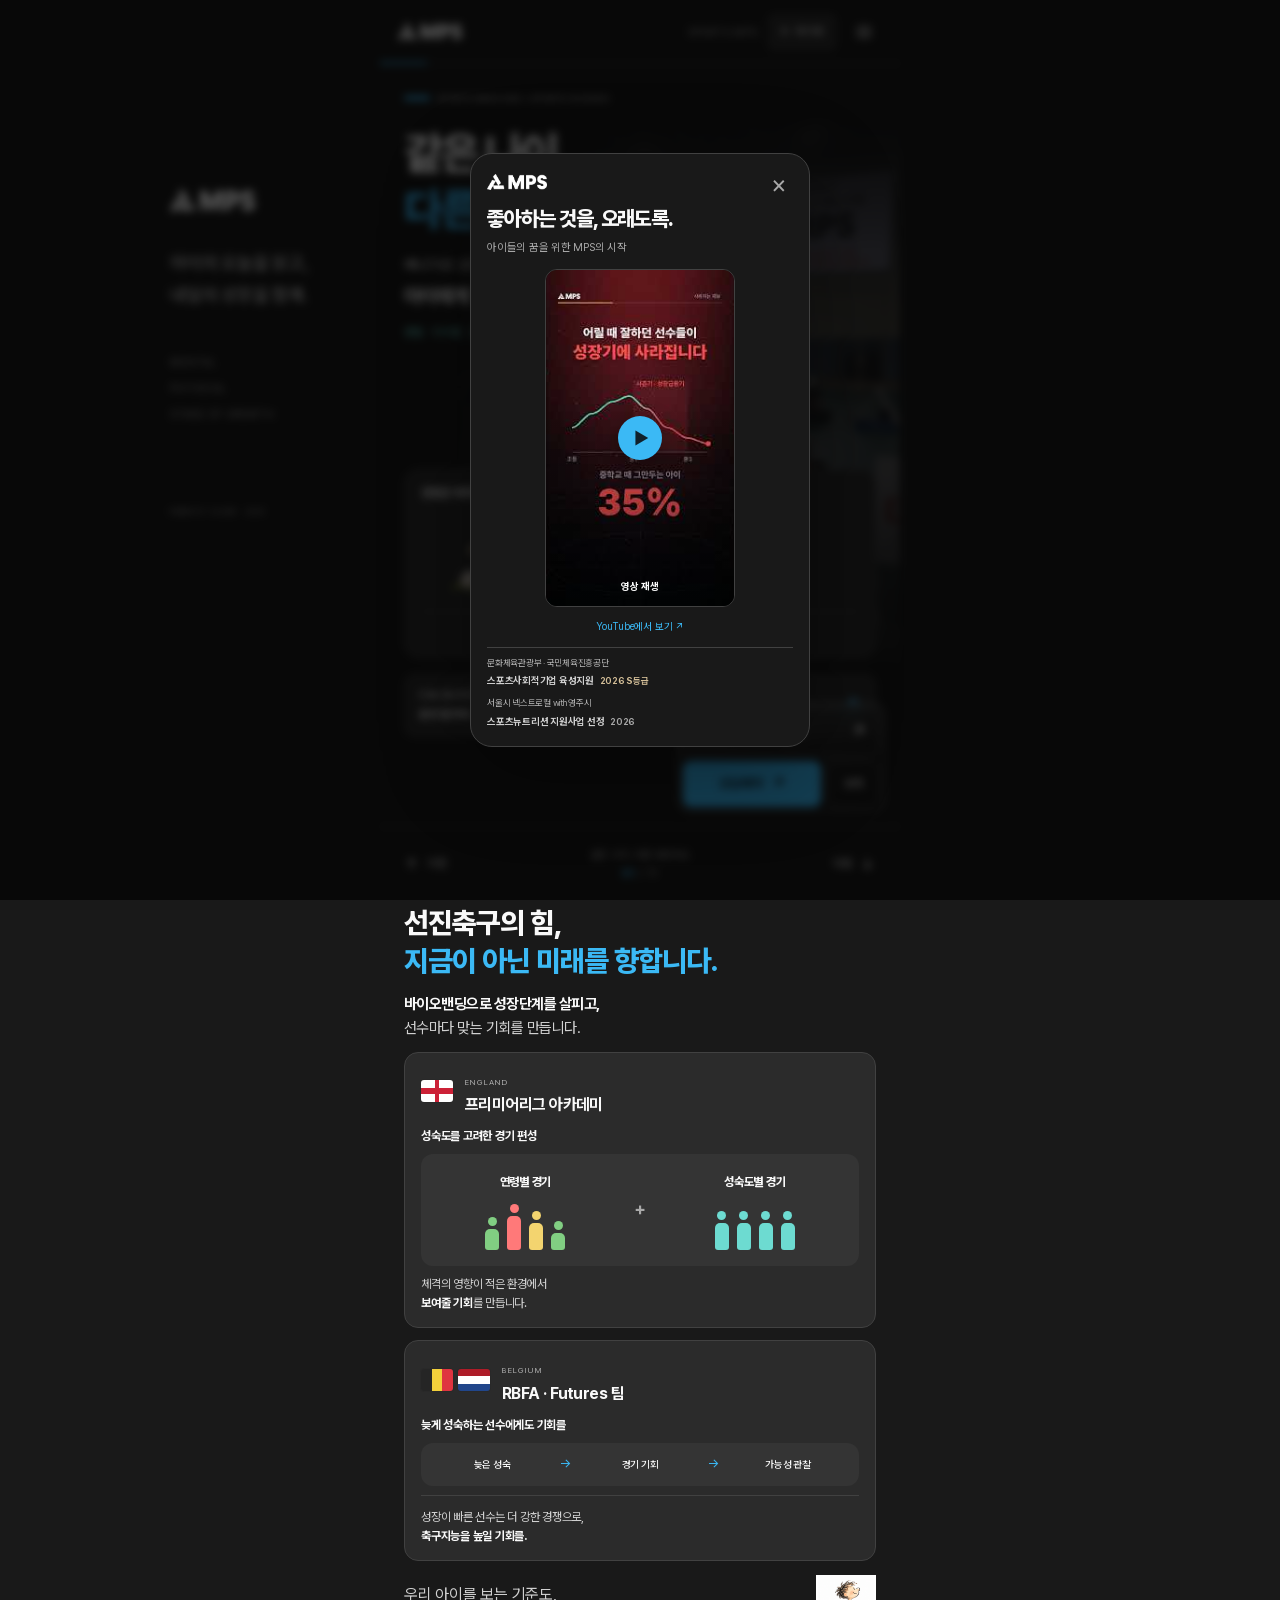
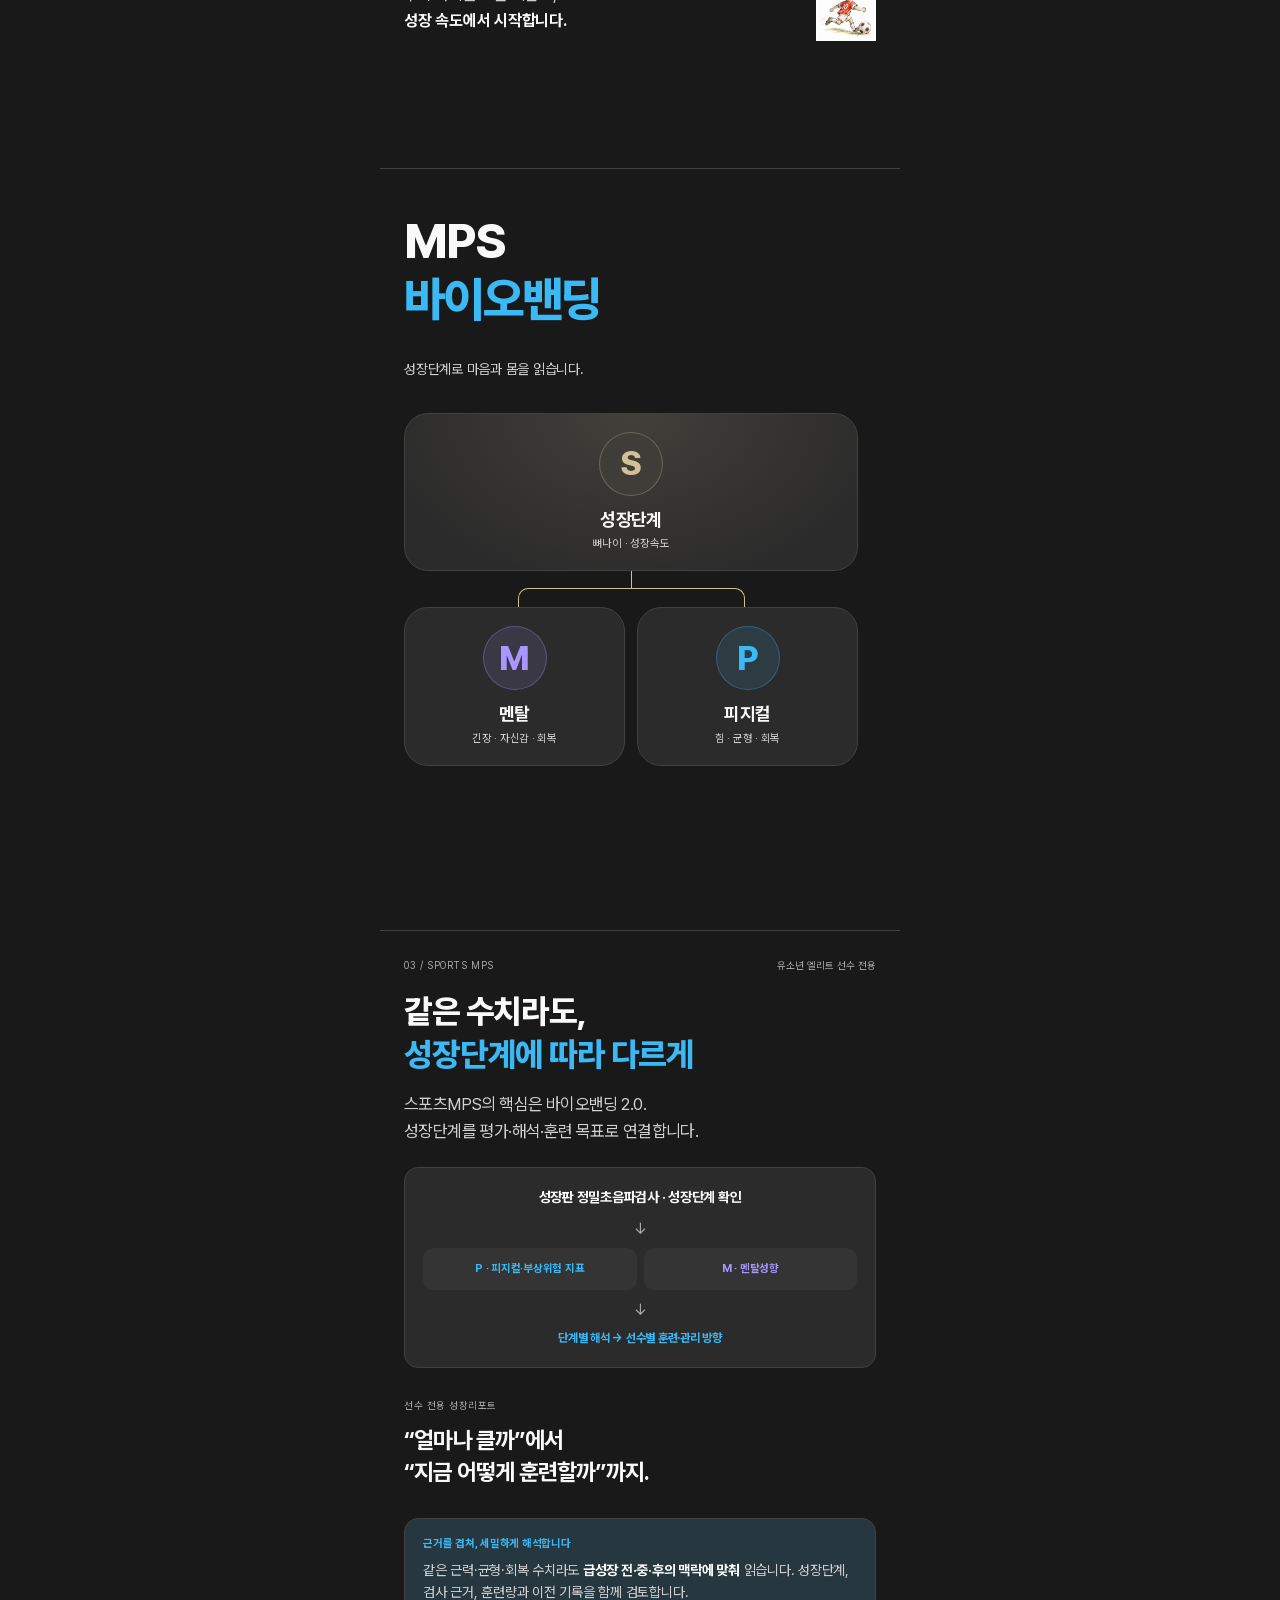
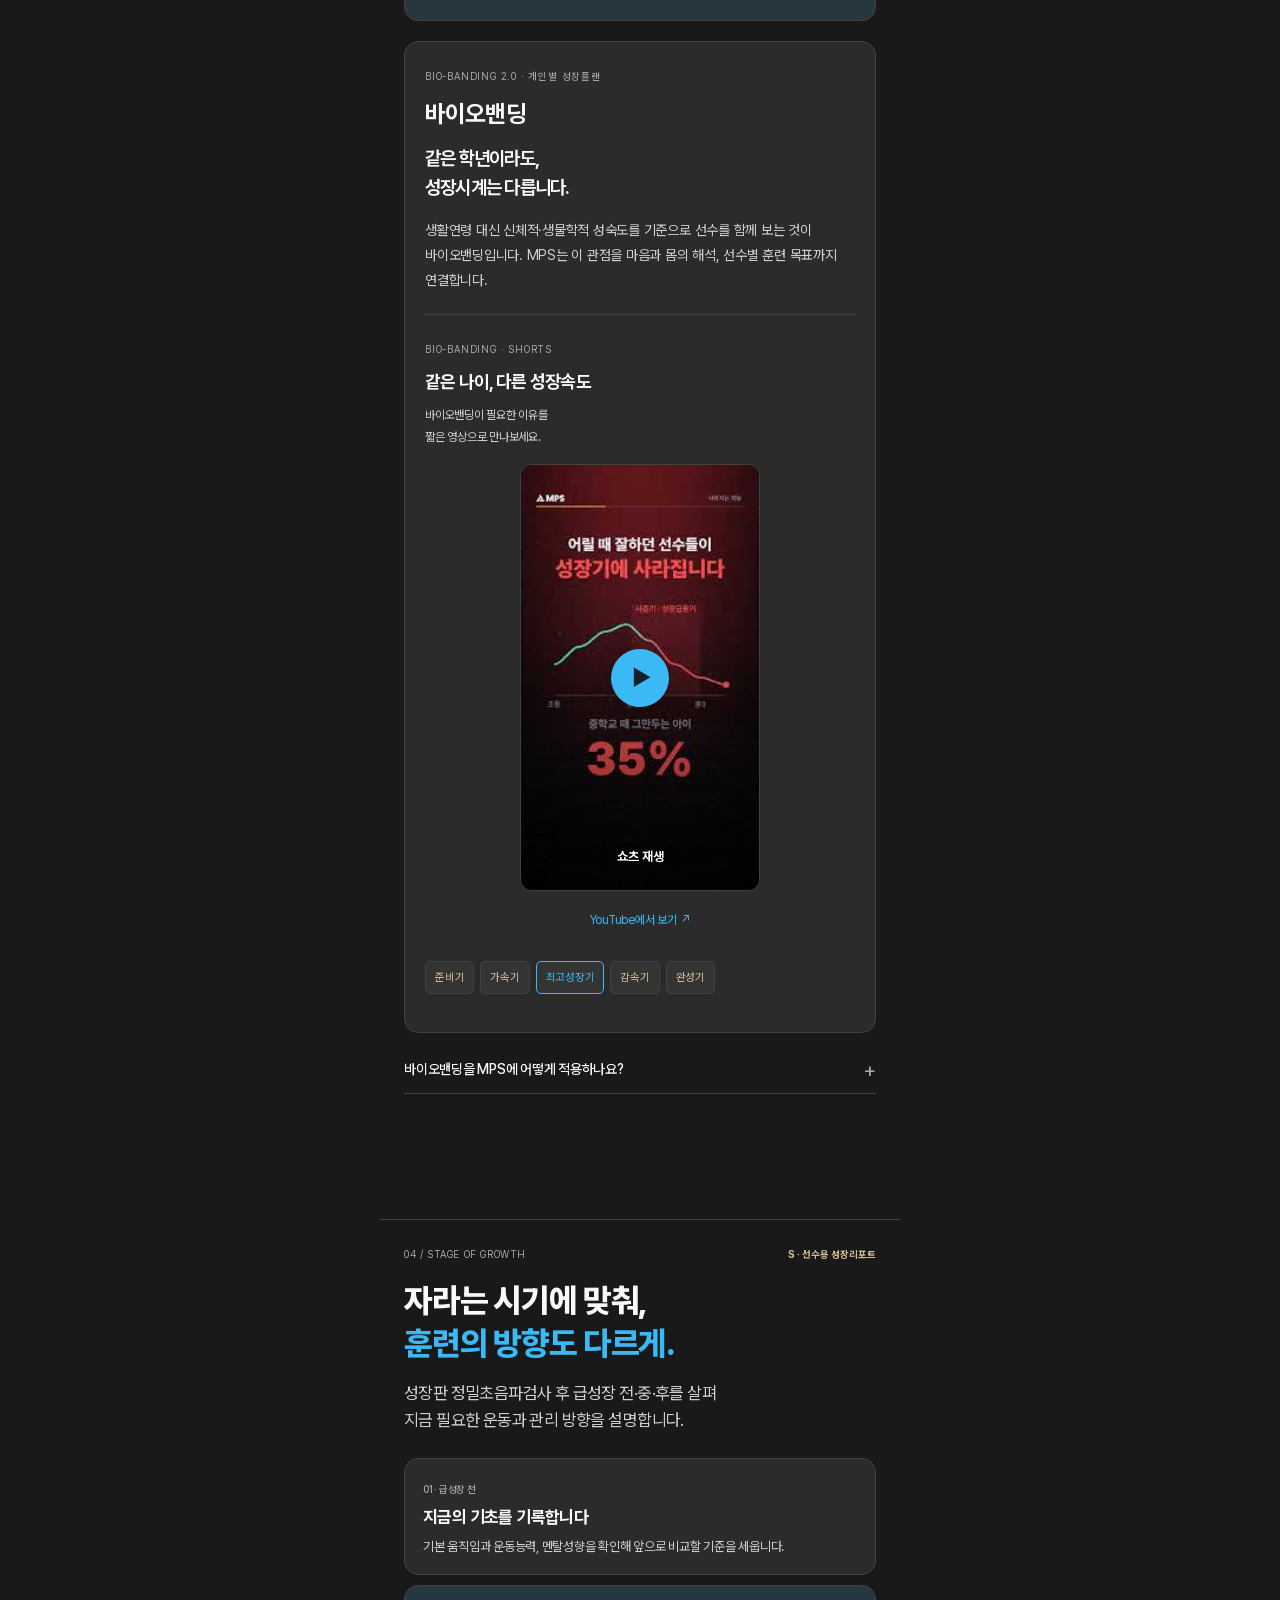
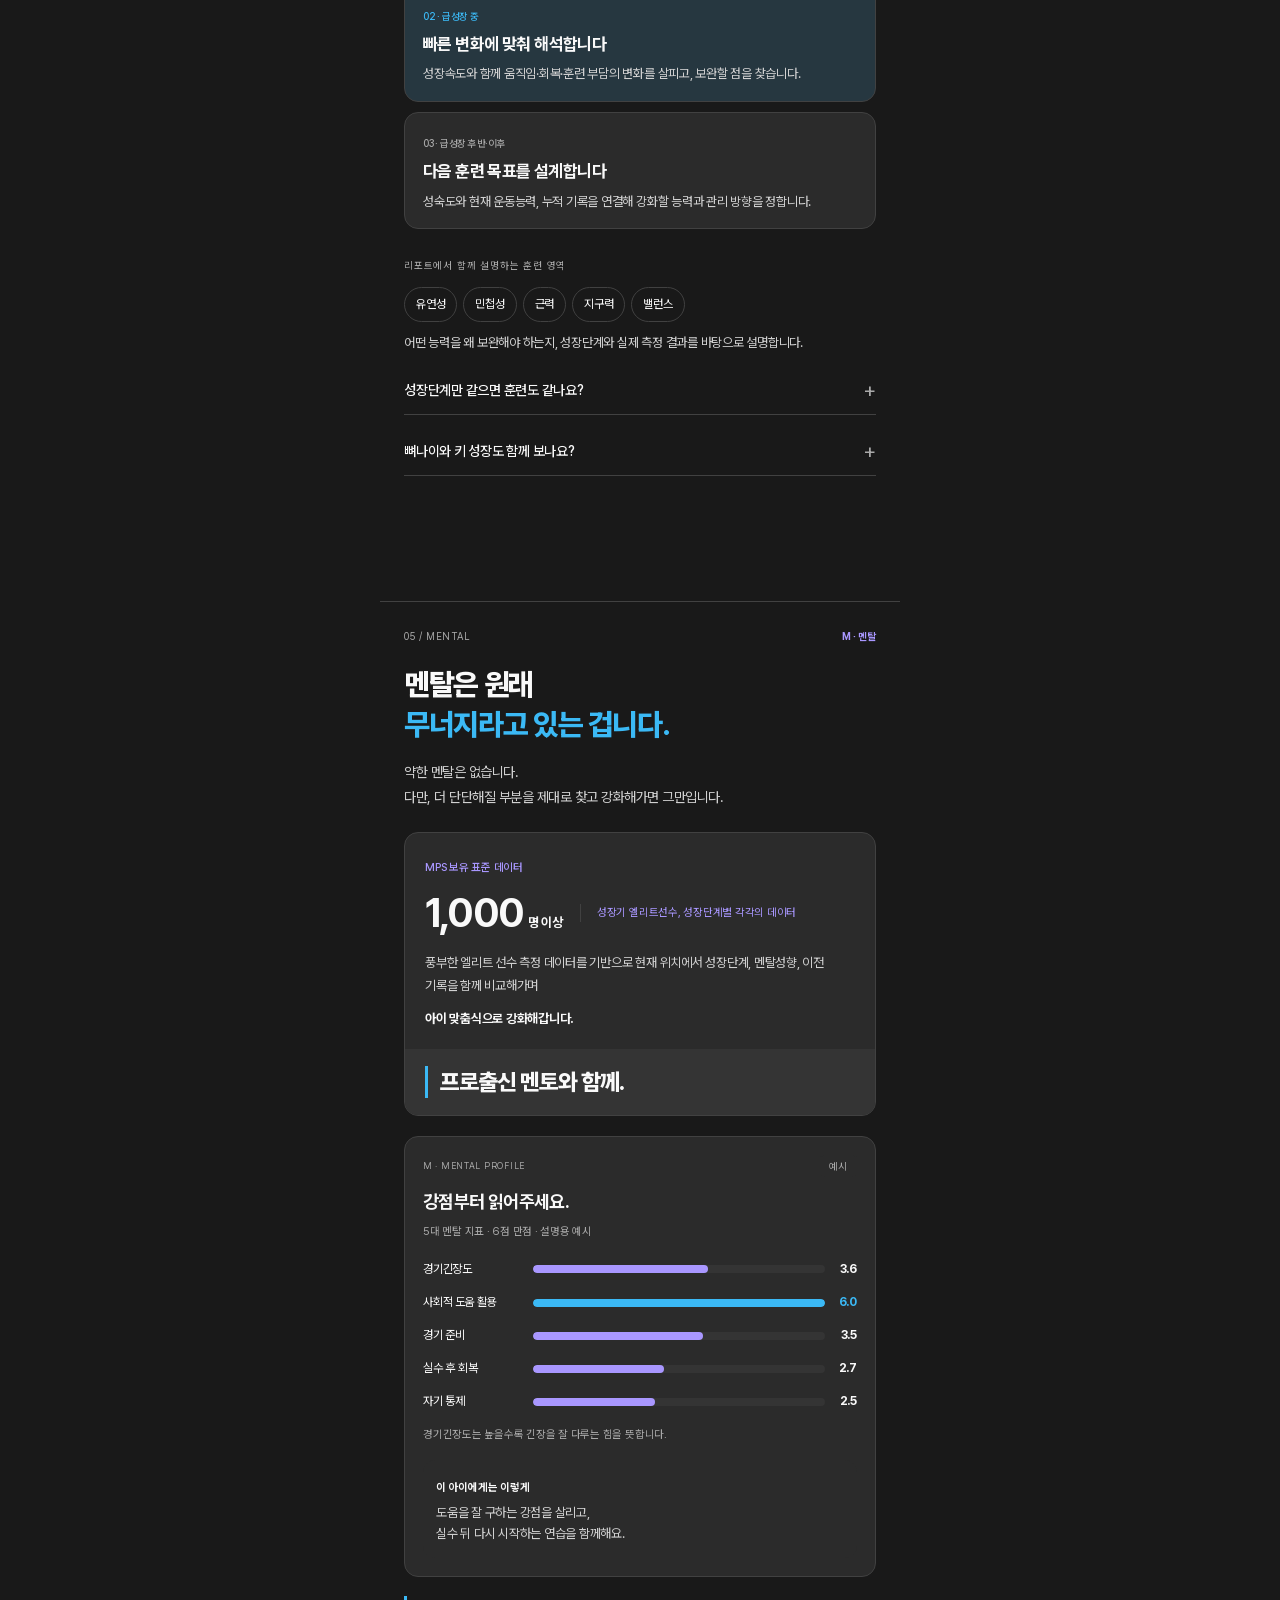
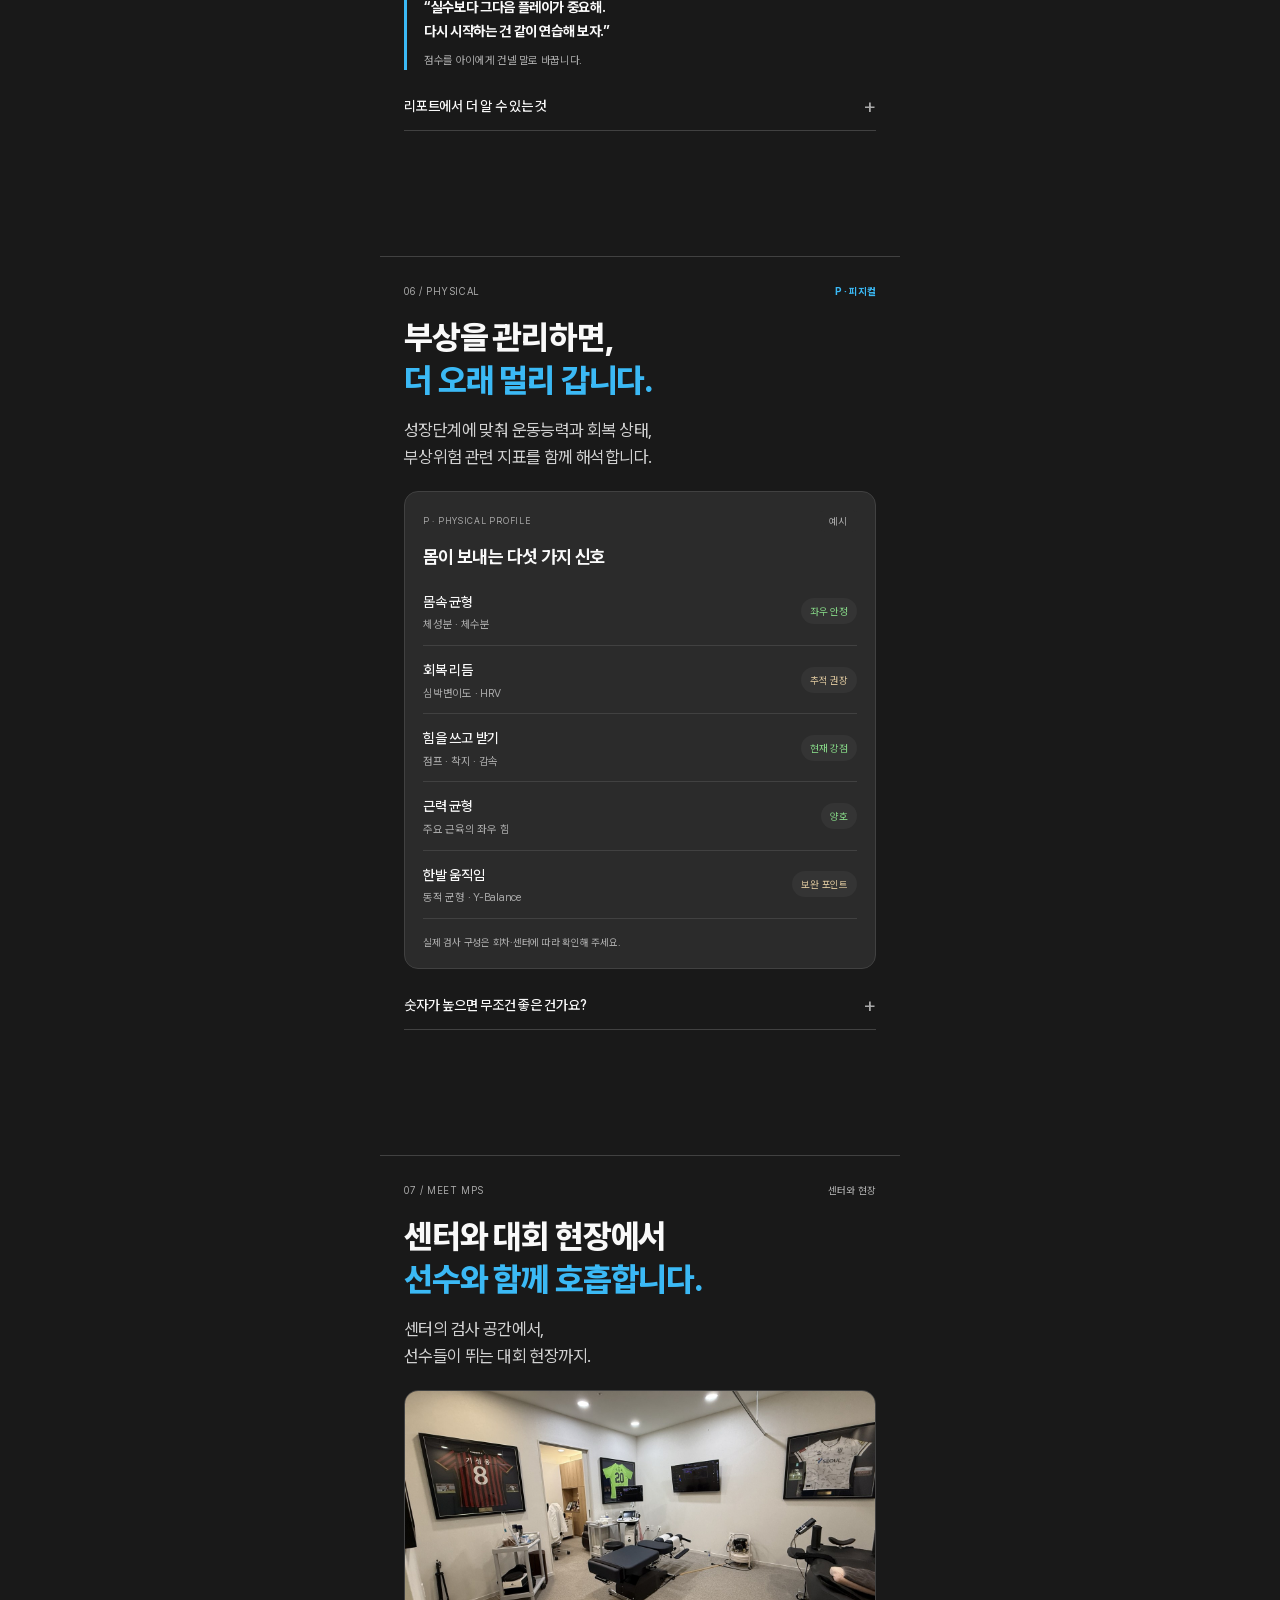
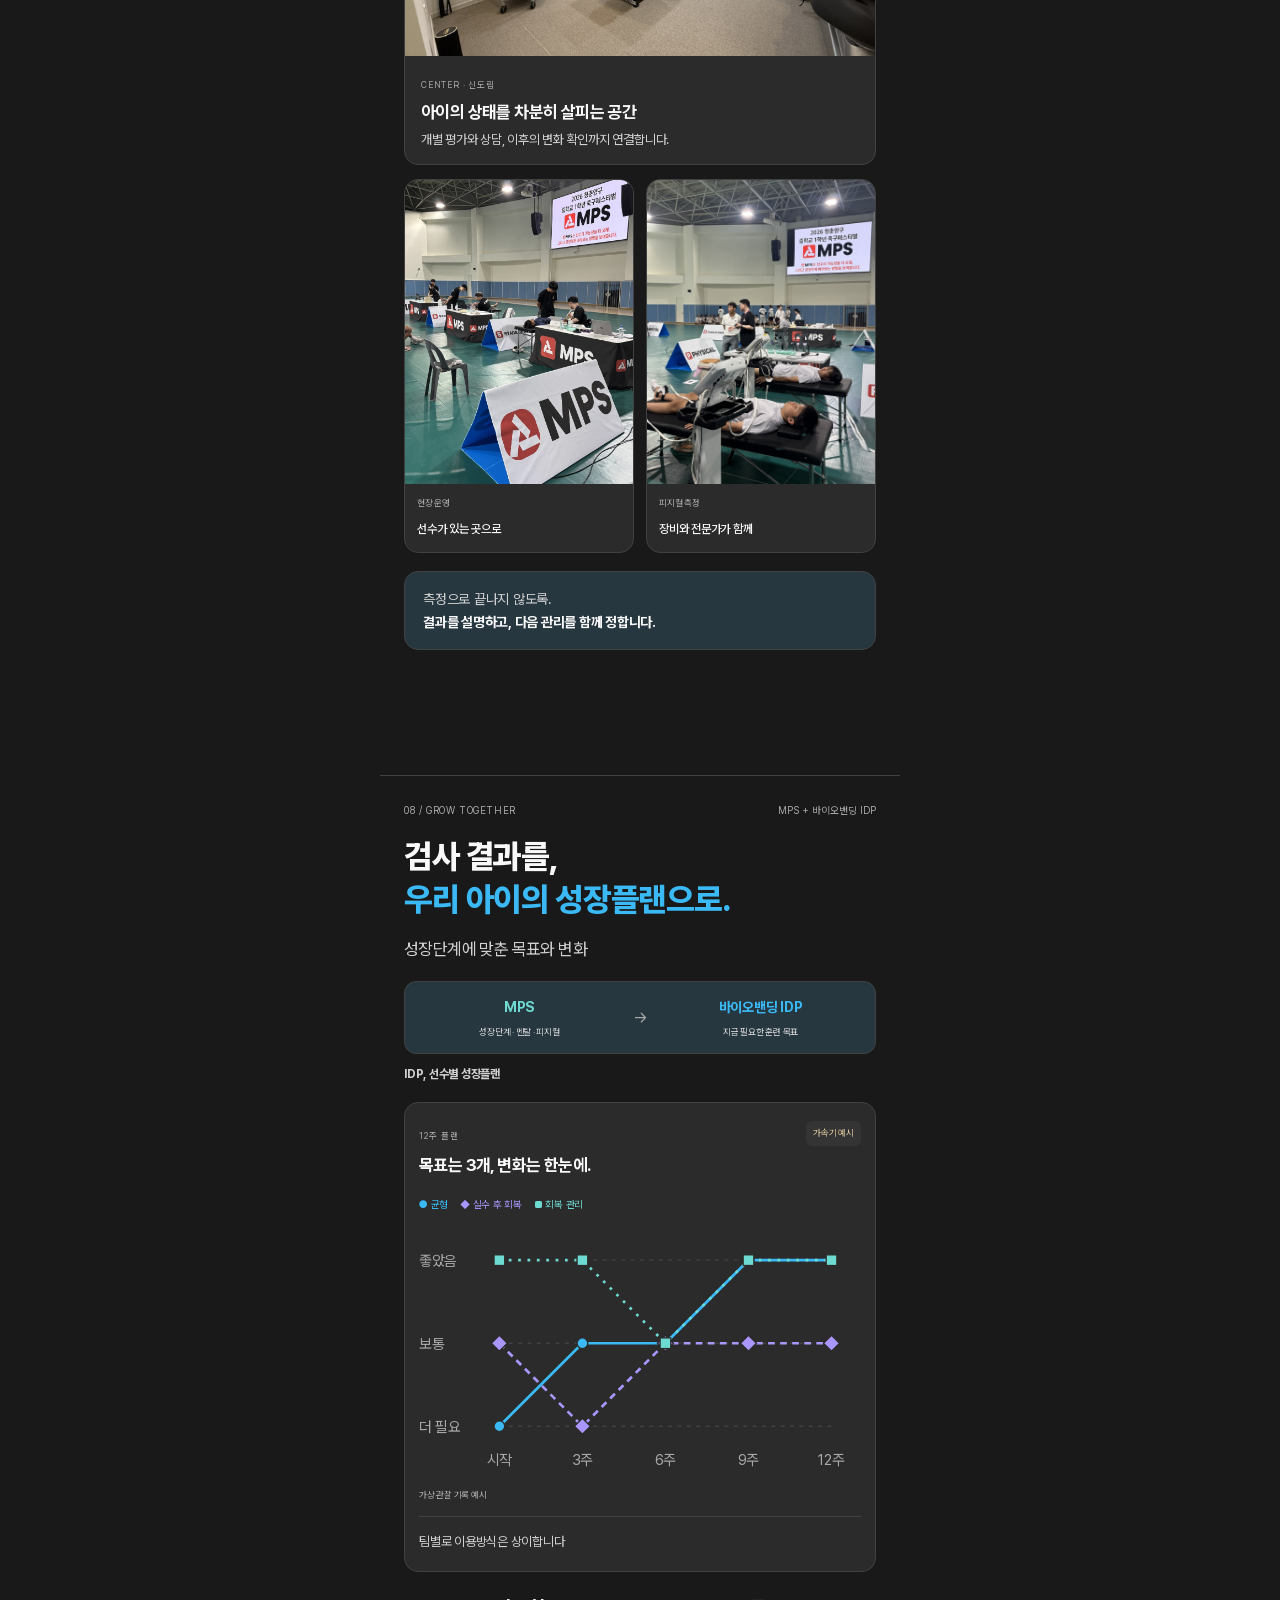
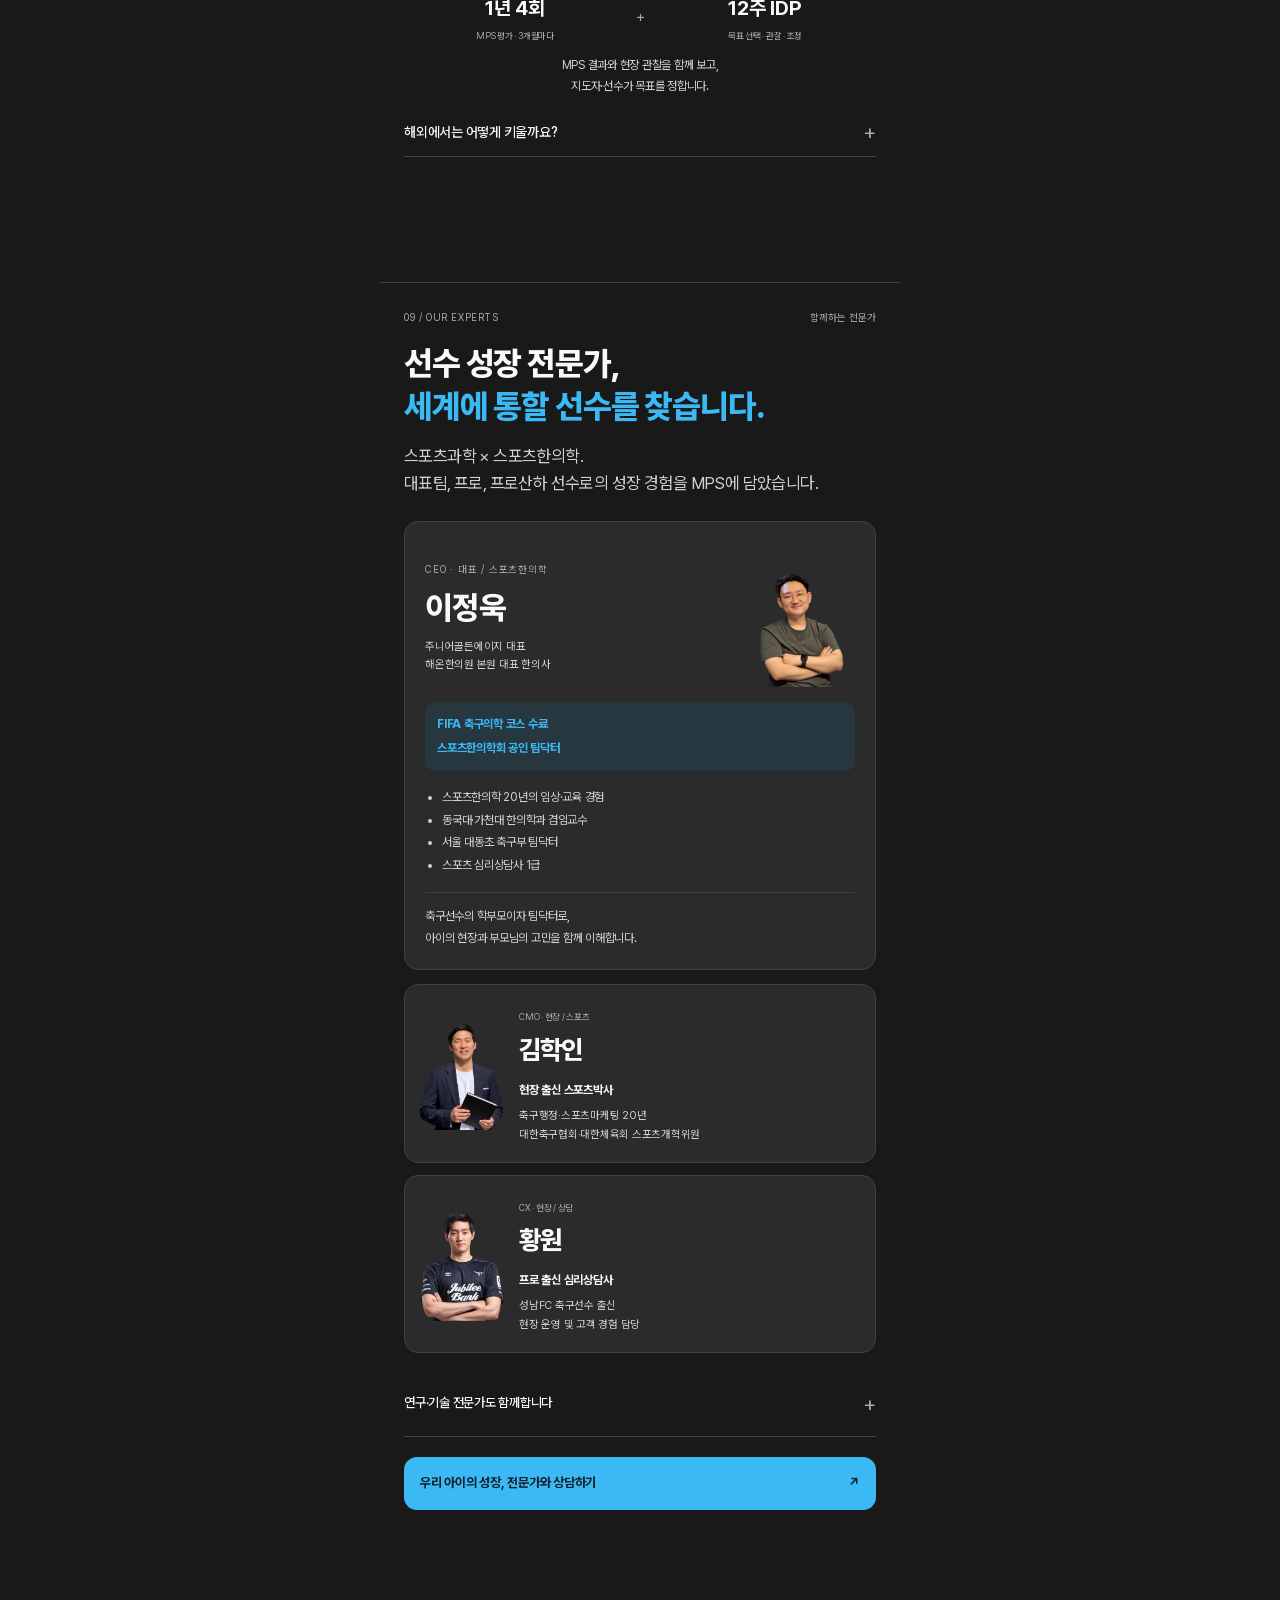
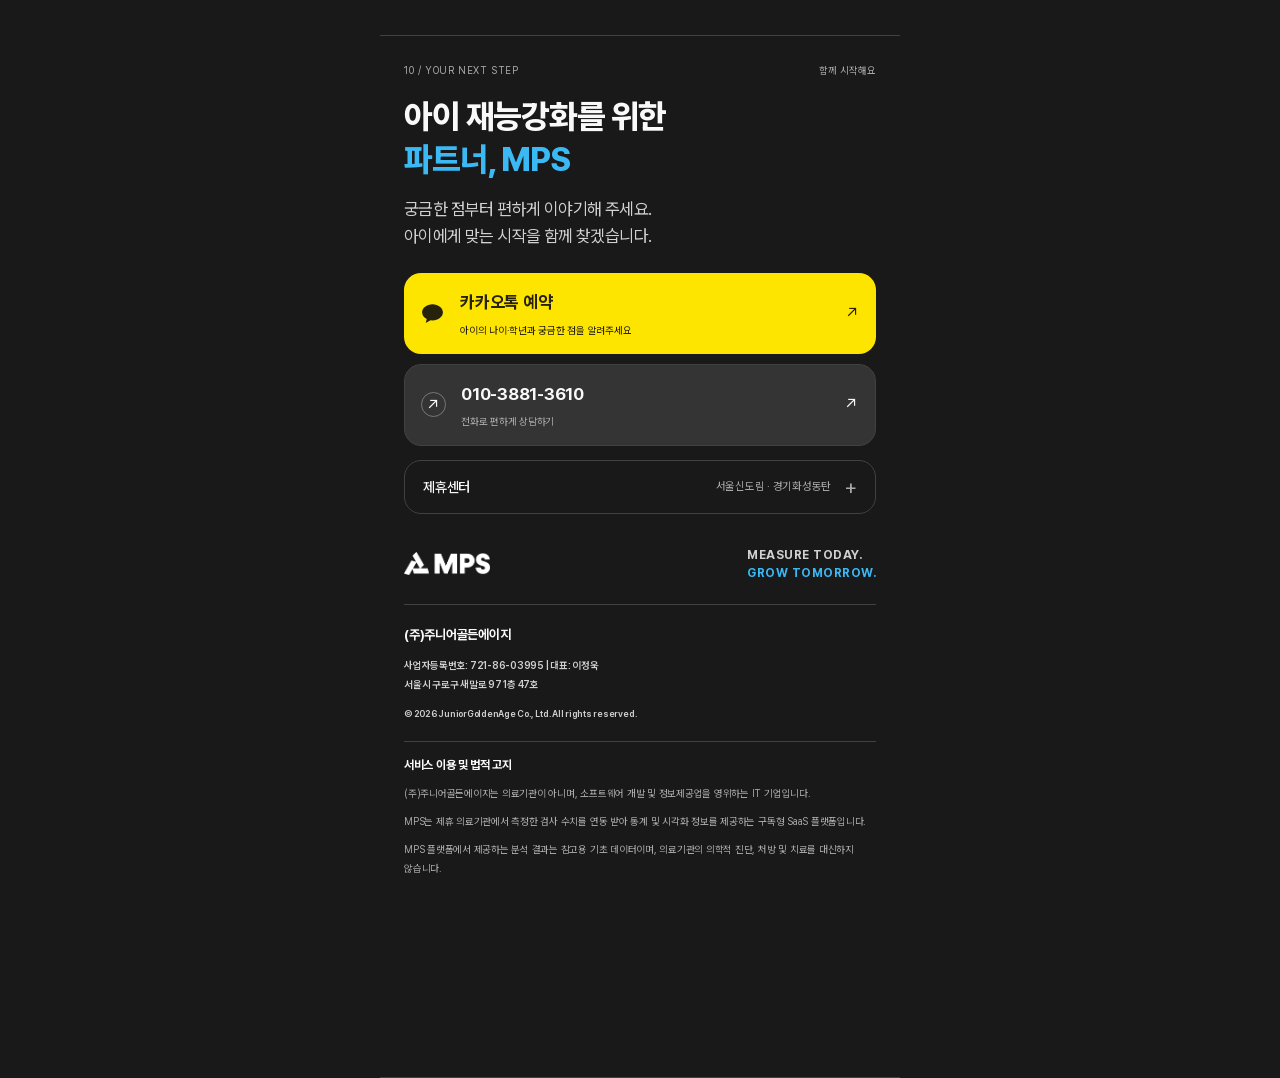
==== commit ec7b59b4: "Make MPS bio-banding the focus of a concise visual model" ====
--- a/index.html
+++ b/index.html
@@ -16,7 +16,7 @@
 <link rel="stylesheet" href="assets/css/mps-sportsmps.css">
 <script src="assets/js/dialogs.js" defer></script>
 <link rel="stylesheet" href="assets/css/pretendard.css">
-<link rel="stylesheet" href="assets/css/theme.css?v=20261009-15">
+<link rel="stylesheet" href="assets/css/theme.css?v=20261009-16">
 </head>
 <body>
 <a class="skip" href="#intro">본문으로 바로 가기</a>
@@ -24,7 +24,7 @@
 <div class="book">
 <header class="topbar"><a href="#intro" aria-label="MPS 안내 첫 화면"><img src="assets/images/logo-black.png" alt="MPS" width="77" height="25"></a><span>SPORTS MPS</span><button type="button" id="theme-toggle" aria-label="라이트 모드로 전환" aria-pressed="false"><span aria-hidden="true">☼</span><span class="theme-label">라이트</span></button><button type="button" id="menu-toggle" aria-label="목차 열기" aria-controls="contents" aria-expanded="false"><svg viewBox="0 0 24 24" width="22" height="22" fill="none" stroke="currentColor" stroke-width="1.6" aria-hidden="true"><path d="M4 7h16M4 12h16M4 17h16"/></svg></button></header>
 <div class="reading-track" aria-hidden="true"><div id="reading-progress"></div></div>
-<nav id="contents" aria-label="안내서 목차" hidden><div class="menu-heading">궁금한 이야기부터 읽어보세요</div><a href="#intro">01 <span>같은 나이, 다른 성장속도</span>↗</a><a href="#europe">02 <span>유럽이 성장을 바라보는 방법</span>↗</a><a href="#model">03 <span>MPS 한눈에 보기</span>↗</a><a href="#sports">04 <span>스포츠MPS</span>↗</a><a href="#growth">05 <span>성장단계 · 뼈나이와 바이오밴딩</span>↗</a><a href="#mental">06 <span>멘탈 · 마음을 읽는 리포트</span>↗</a><a href="#physical">07 <span>피지컬 · 몸을 읽는 리포트</span>↗</a><a href="#field">08 <span>센터와 대회 현장에서 만나는 MPS</span>↗</a><a href="#journey">09 <span>MPS + 바이오밴딩 IDP</span>↗</a><a href="#experts">10 <span>함께하는 전문가</span>↗</a><a href="#contact">11 <span>예약 · 상담 · 제휴센터</span>↗</a></nav>
+<nav id="contents" aria-label="안내서 목차" hidden><div class="menu-heading">궁금한 이야기부터 읽어보세요</div><a href="#intro">01 <span>같은 나이, 다른 성장속도</span>↗</a><a href="#europe">02 <span>유럽이 성장을 바라보는 방법</span>↗</a><a href="#model">03 <span>MPS 바이오밴딩</span>↗</a><a href="#sports">04 <span>스포츠MPS</span>↗</a><a href="#growth">05 <span>성장단계 · 뼈나이와 바이오밴딩</span>↗</a><a href="#mental">06 <span>멘탈 · 마음을 읽는 리포트</span>↗</a><a href="#physical">07 <span>피지컬 · 몸을 읽는 리포트</span>↗</a><a href="#field">08 <span>센터와 대회 현장에서 만나는 MPS</span>↗</a><a href="#journey">09 <span>MPS + 바이오밴딩 IDP</span>↗</a><a href="#experts">10 <span>함께하는 전문가</span>↗</a><a href="#contact">11 <span>예약 · 상담 · 제휴센터</span>↗</a></nav>
 <main>
 <section class="page cover" id="intro" data-title="같은 나이, 다른 성장속도" aria-labelledby="title-intro">
 <div class="eyebrow"><span class="orange-line"></span> SPORTS MEDICINE × SPORTS SCIENCE</div>
@@ -54,16 +54,17 @@
 <article class="europe-card belgium"><div class="country-heading"><div class="country-flag-pair"><span class="country-flag belgium-flag" role="img" aria-label="벨기에 국기"></span><span class="country-flag netherlands-flag" role="img" aria-label="네덜란드 국기"></span></div><div><small>BELGIUM</small><h3>RBFA · Futures 팀</h3></div></div><p class="country-point">늦게 성숙하는 선수에게도 기회를</p><div class="future-track" role="img" aria-label="늦은 성숙에서 경기 기회를 거쳐 가능성 관찰로 이어지는 과정"><span>늦은 성숙</span><i>→</i><span>경기 기회</span><i>→</i><span>가능성 관찰</span></div><p class="growth-opportunity early-growth">성장이 빠른 선수는 더 강한 경쟁으로,<br><strong>축구지능을 높일 기회를.</strong></p></article>
 <div class="europe-bridge"><p>우리 아이를 보는 기준도,<br><strong>성장 속도에서 시작합니다.</strong></p><img src="assets/images/soccer-boy.png" alt="즐겁게 축구하는 아이" width="100" height="110" loading="lazy"></div>
 </section>
-<section class="page" id="model" data-title="MPS 한눈에 보기" aria-labelledby="title-model">
-<div class="section-meta"><span>02 / OUR MODEL</span><span>MPS란?</span></div>
-<h2 id="title-model">멘탈, 피지컬..<br><em>성장단계를 알아야 제대로 읽힙니다</em></h2>
-<p class="lead">MPS는 Mental · Physical · Stage of Growth입니다. 성장단계와 뼈나이를 기준으로 마음과 몸의 데이터를 함께 읽고, 선수·부모·팀과 전문가를 연결합니다.</p>
-<div class="model-stack">
-<article class="model-card"><span class="letter mental-color">M</span><div><span class="english">MENTAL</span><h3>마음의 힘</h3><p>긴장을 다루고, 준비하고,<br>실수 뒤 다시 시작하는 힘.</p></div></article>
-<article class="model-card"><span class="letter physical-color">P</span><div><span class="english">PHYSICAL</span><h3>몸의 준비</h3><p>회복 상태와 힘, 균형을 살펴<br>지금 필요한 관리를 찾습니다.</p></div></article>
-<article class="model-card stage-card"><span class="letter">S</span><div><span class="english">STAGE OF GROWTH</span><h3>모든 해석의 기준, 성장단계</h3><p>뼈나이와 성장속도로<br>마음과 몸을 읽는 기준을 세웁니다.</p></div></article>
-</div>
-
+<section class="page model-page" id="model" data-title="MPS 바이오밴딩" aria-labelledby="title-model">
+<h2 id="title-model">MPS<br><em>바이오밴딩</em></h2>
+<p class="parent-model-intro">성장단계로 마음과 몸을 읽습니다.</p>
+<div class="parent-model" aria-label="성장단계를 기준으로 멘탈과 피지컬을 함께 읽는 MPS">
+<article class="parent-model-stage"><span class="model-orb" aria-hidden="true">S</span><h3>성장단계</h3><p>뼈나이 · 성장속도</p></article>
+<div class="model-branches" aria-hidden="true"><span></span></div>
+<div class="parent-model-pair">
+<article class="parent-model-mental"><span class="model-orb" aria-hidden="true">M</span><h3>멘탈</h3><p>긴장 · 자신감 · 회복</p></article>
+<article class="parent-model-physical"><span class="model-orb" aria-hidden="true">P</span><h3>피지컬</h3><p>힘 · 균형 · 회복</p></article>
+</div>
+</div>
 </section>
 <section class="page" id="sports" data-title="스포츠MPS · 성장단계로 해석하는 선수 평가" aria-labelledby="title-sports">
 <div class="section-meta"><span>03 / SPORTS MPS</span><span>유소년 엘리트 선수 전용</span></div>
--- a/assets/css/theme.css
+++ b/assets/css/theme.css
@@ -104,3 +104,10 @@
 
 /* Reuse three players from the original IR illustration without age labels. */
 .cover .banding-illustrations{gap:8px;margin:12px 0}.banding-illustrations>svg{display:block;width:100%;height:84px;border-radius:8px;overflow:hidden}.cover-banding:has(.banding-illustrations)>p{font-size:12px}
+
+/* A visual S → M/P model, with short parent-facing labels. */
+.model-page #title-model{font-size:clamp(29px,8vw,39px);line-height:1.35}.parent-model{margin:32px 18px 0 0}.parent-model article{text-align:center;padding:22px 8px;border:1px solid var(--line);border-radius:24px;background:var(--surface)}.parent-model .parent-model-stage{background:radial-gradient(ellipse at 50% 0%,color-mix(in srgb,var(--sand) 14%,var(--surface)),var(--surface) 80%)}.parent-model h3{font-size:18px;margin:12px 0 5px}.parent-model p{font-size:11px;color:var(--body);line-height:1.5}.model-orb{display:grid;place-items:center;margin:0 auto;width:64px;height:64px;border-radius:50%;font-size:34px;font-weight:800;color:var(--sand);background:color-mix(in srgb,var(--sand) 12%,var(--surface));box-shadow:inset 0 0 0 1px color-mix(in srgb,var(--sand) 30%,transparent)}.parent-model-pair{display:grid;grid-template-columns:1fr 1fr;gap:12px}.parent-model-mental .model-orb{color:var(--violet);background:color-mix(in srgb,var(--violet) 12%,var(--surface));box-shadow:inset 0 0 0 1px color-mix(in srgb,var(--violet) 30%,transparent)}.parent-model-physical .model-orb{color:var(--orange);background:color-mix(in srgb,var(--orange) 12%,var(--surface));box-shadow:inset 0 0 0 1px color-mix(in srgb,var(--orange) 30%,transparent)}.model-branches{height:36px;position:relative;margin:0 25%}.model-branches:before{content:'';position:absolute;left:50%;top:0;height:18px;border-left:1px solid var(--sand)}.model-branches span{position:absolute;inset:17px 0 0;border:1px solid var(--sand);border-bottom:0;border-radius:10px 10px 0 0}.parent-model-goal{margin:22px 18px 0 0;text-align:center;font-size:13px;color:var(--body)}.parent-model-goal strong{color:var(--ink)}
+
+.model-page #title-model{font-size:clamp(36px,10vw,48px);line-height:1.2}.parent-model-intro{font-size:14px;color:var(--body);margin-top:16px}
+
+.parent-model article{padding:18px 8px}@media(max-width:359px){.parent-model{margin-top:24px}.parent-model article{padding:12px 5px}.parent-model .model-orb{width:48px;height:48px;font-size:28px}.parent-model h3{font-size:16px;margin-top:8px}.parent-model p{font-size:10px}.model-branches{height:28px}.model-branches:before{height:14px}.model-branches span{top:13px}}
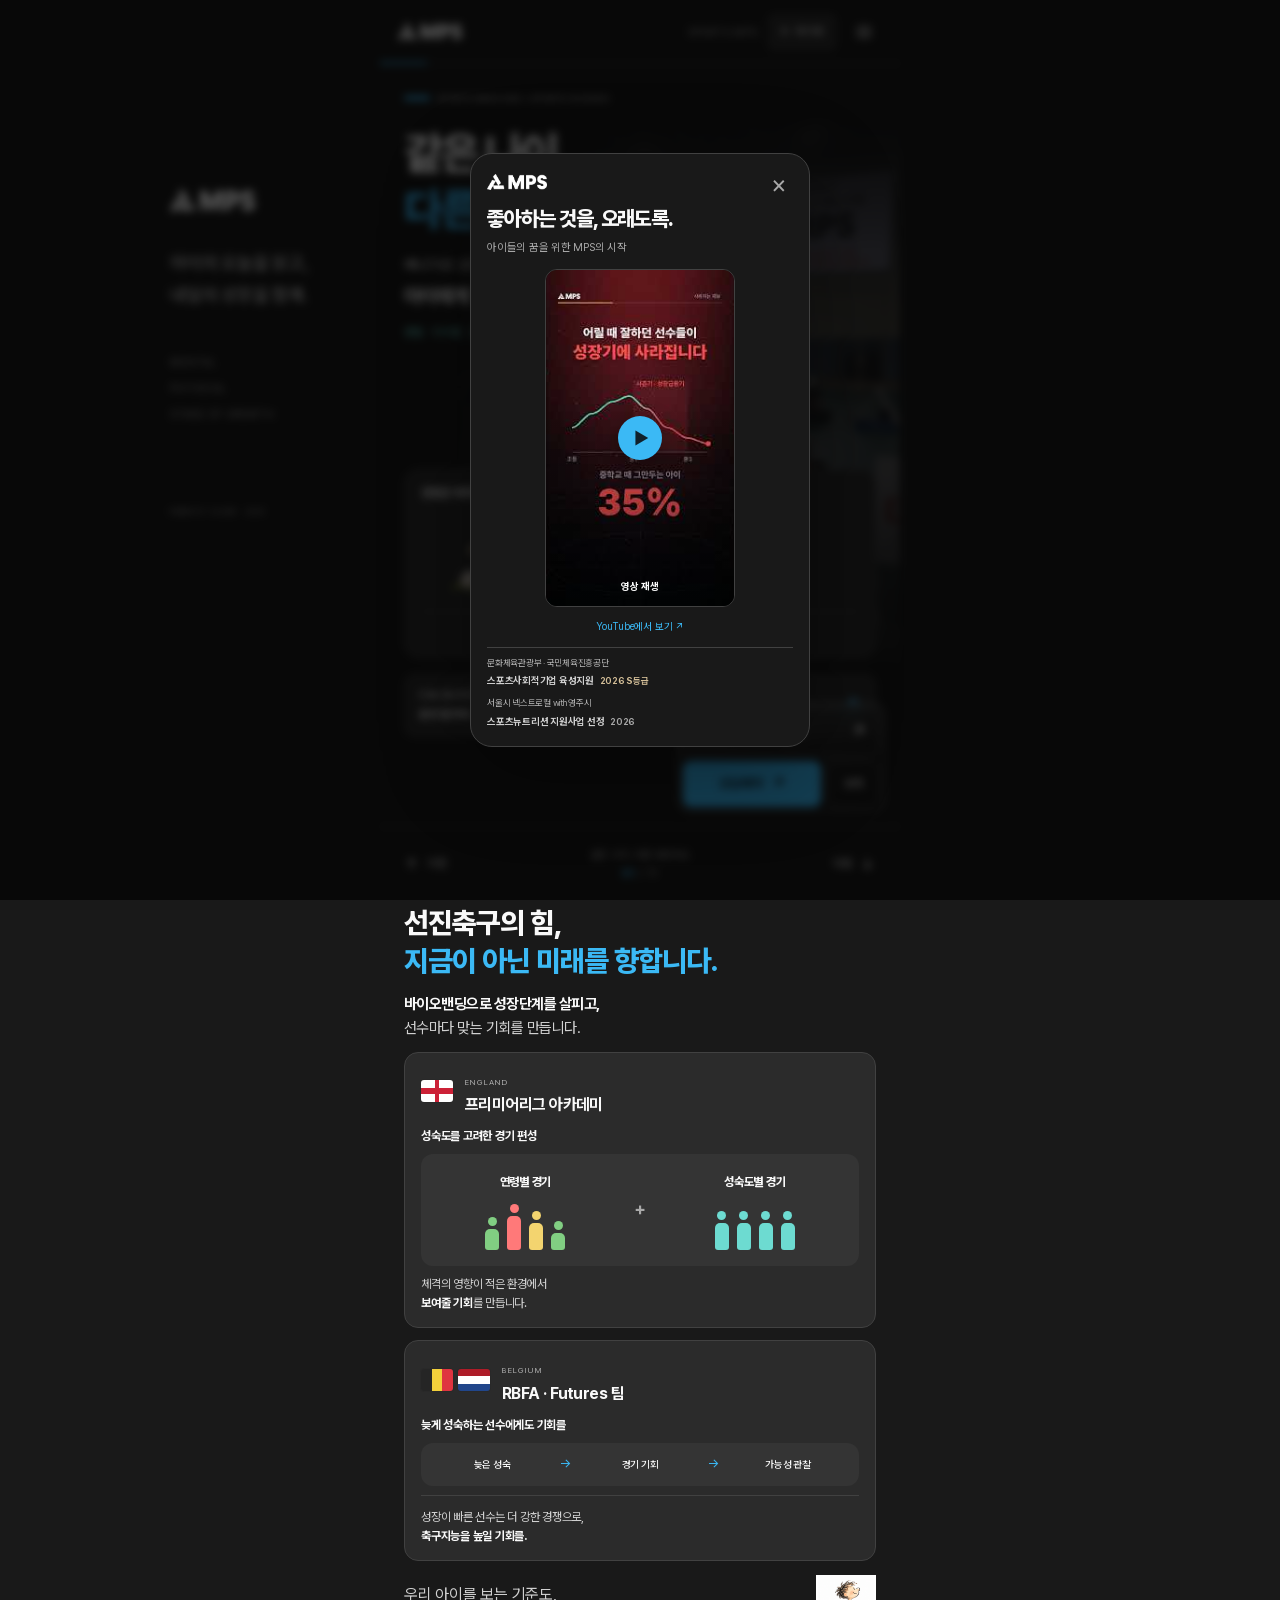
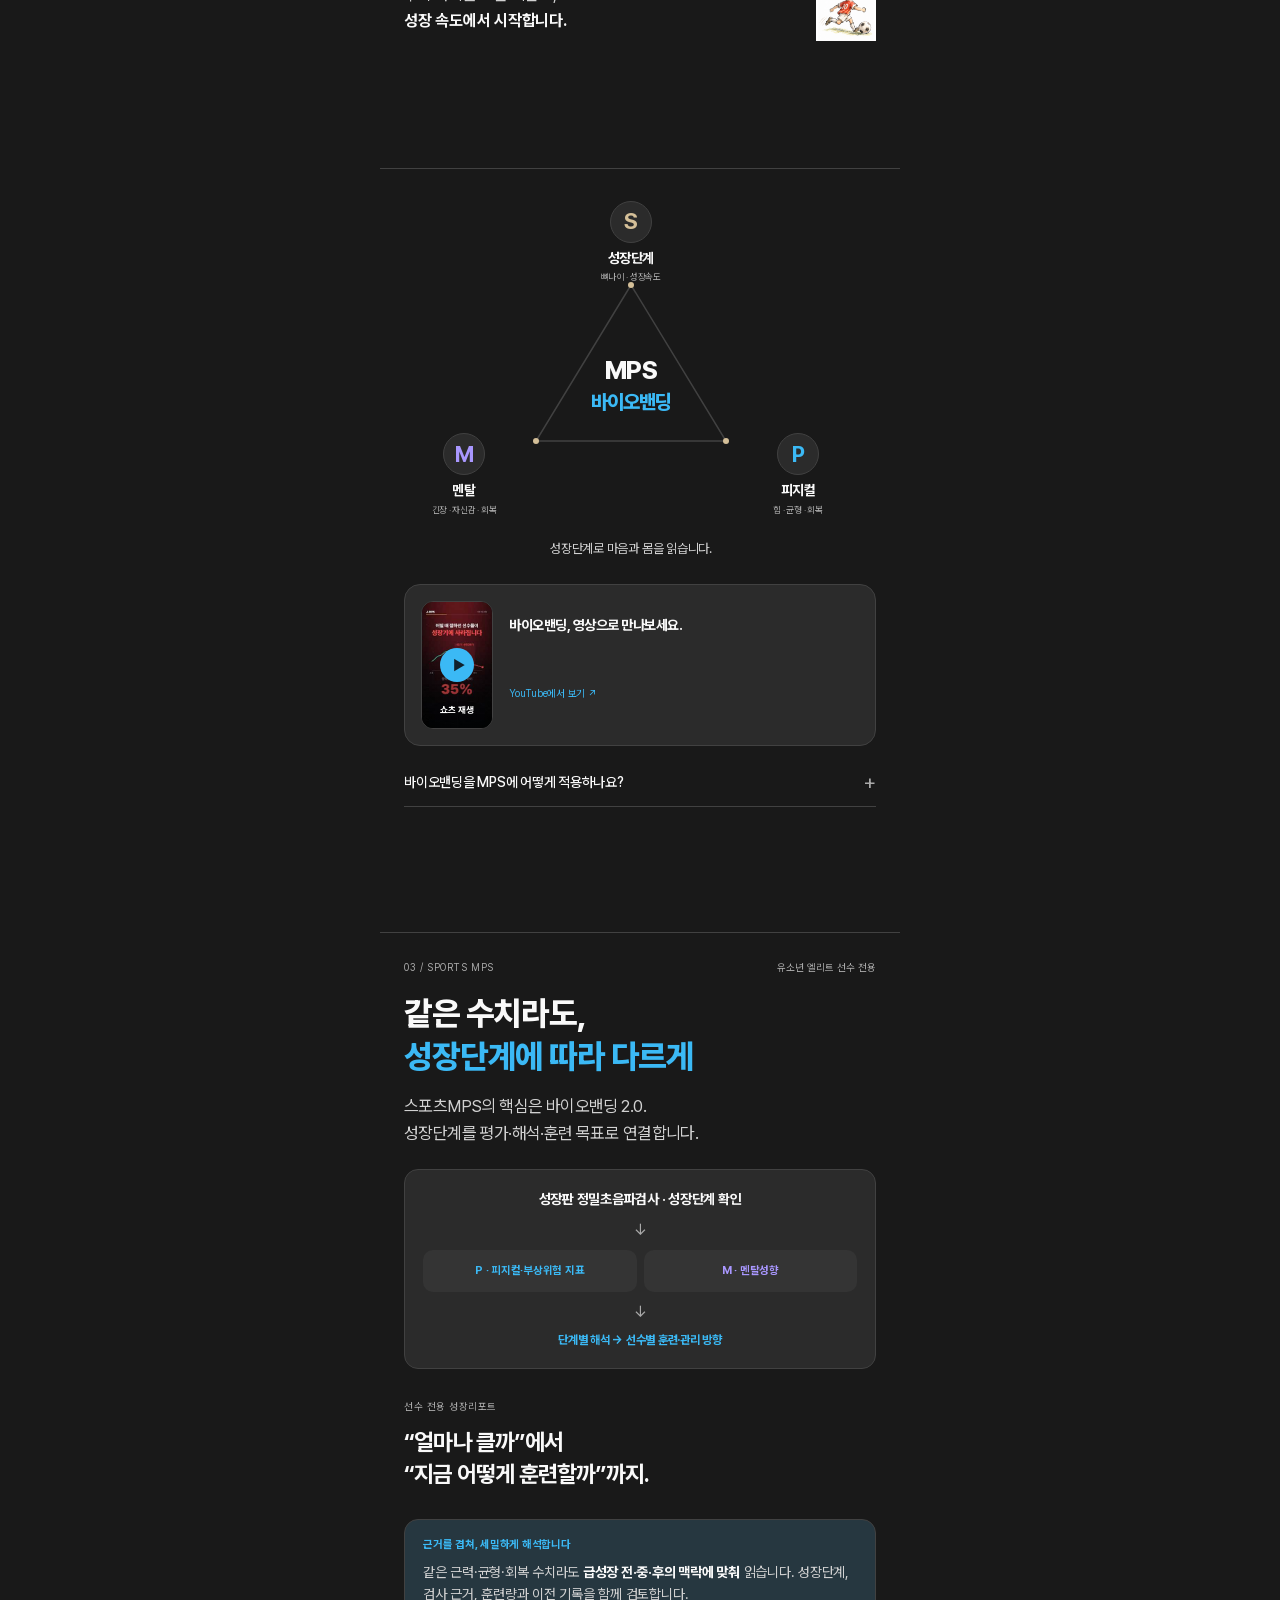
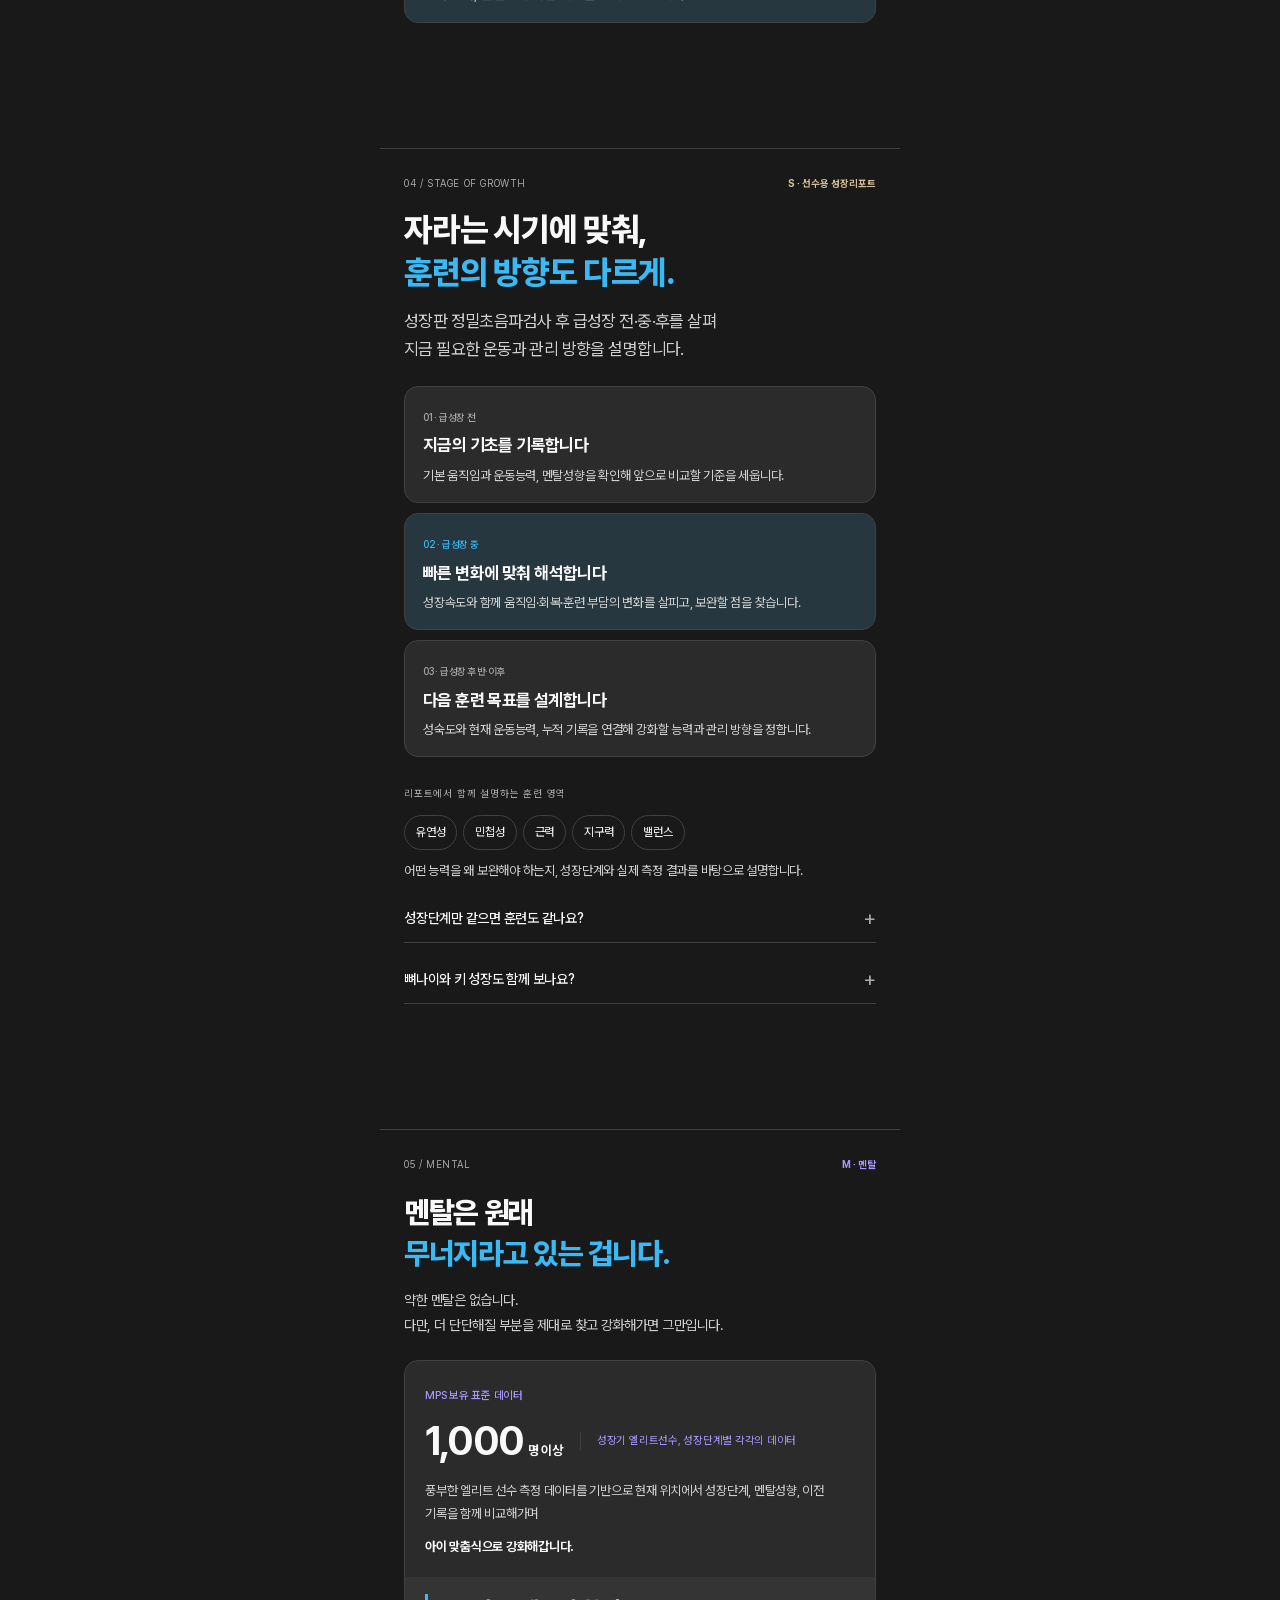
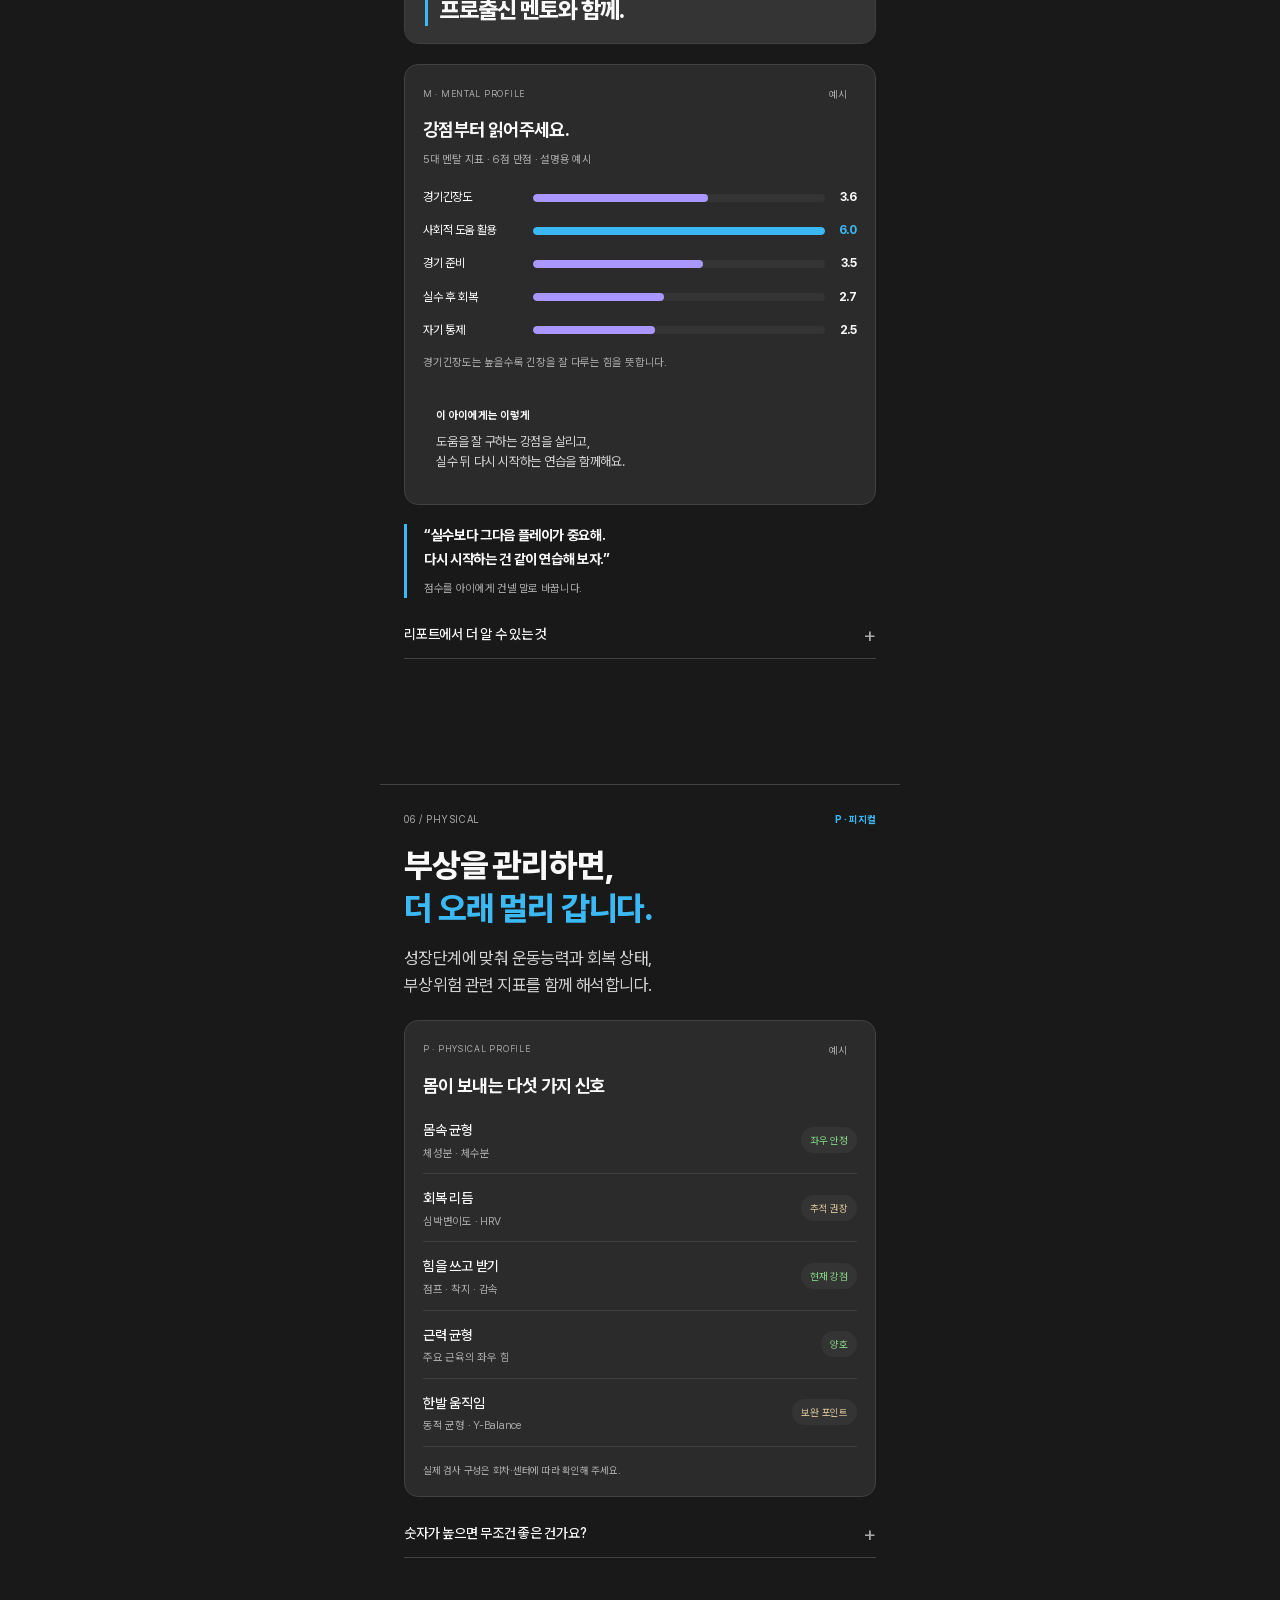
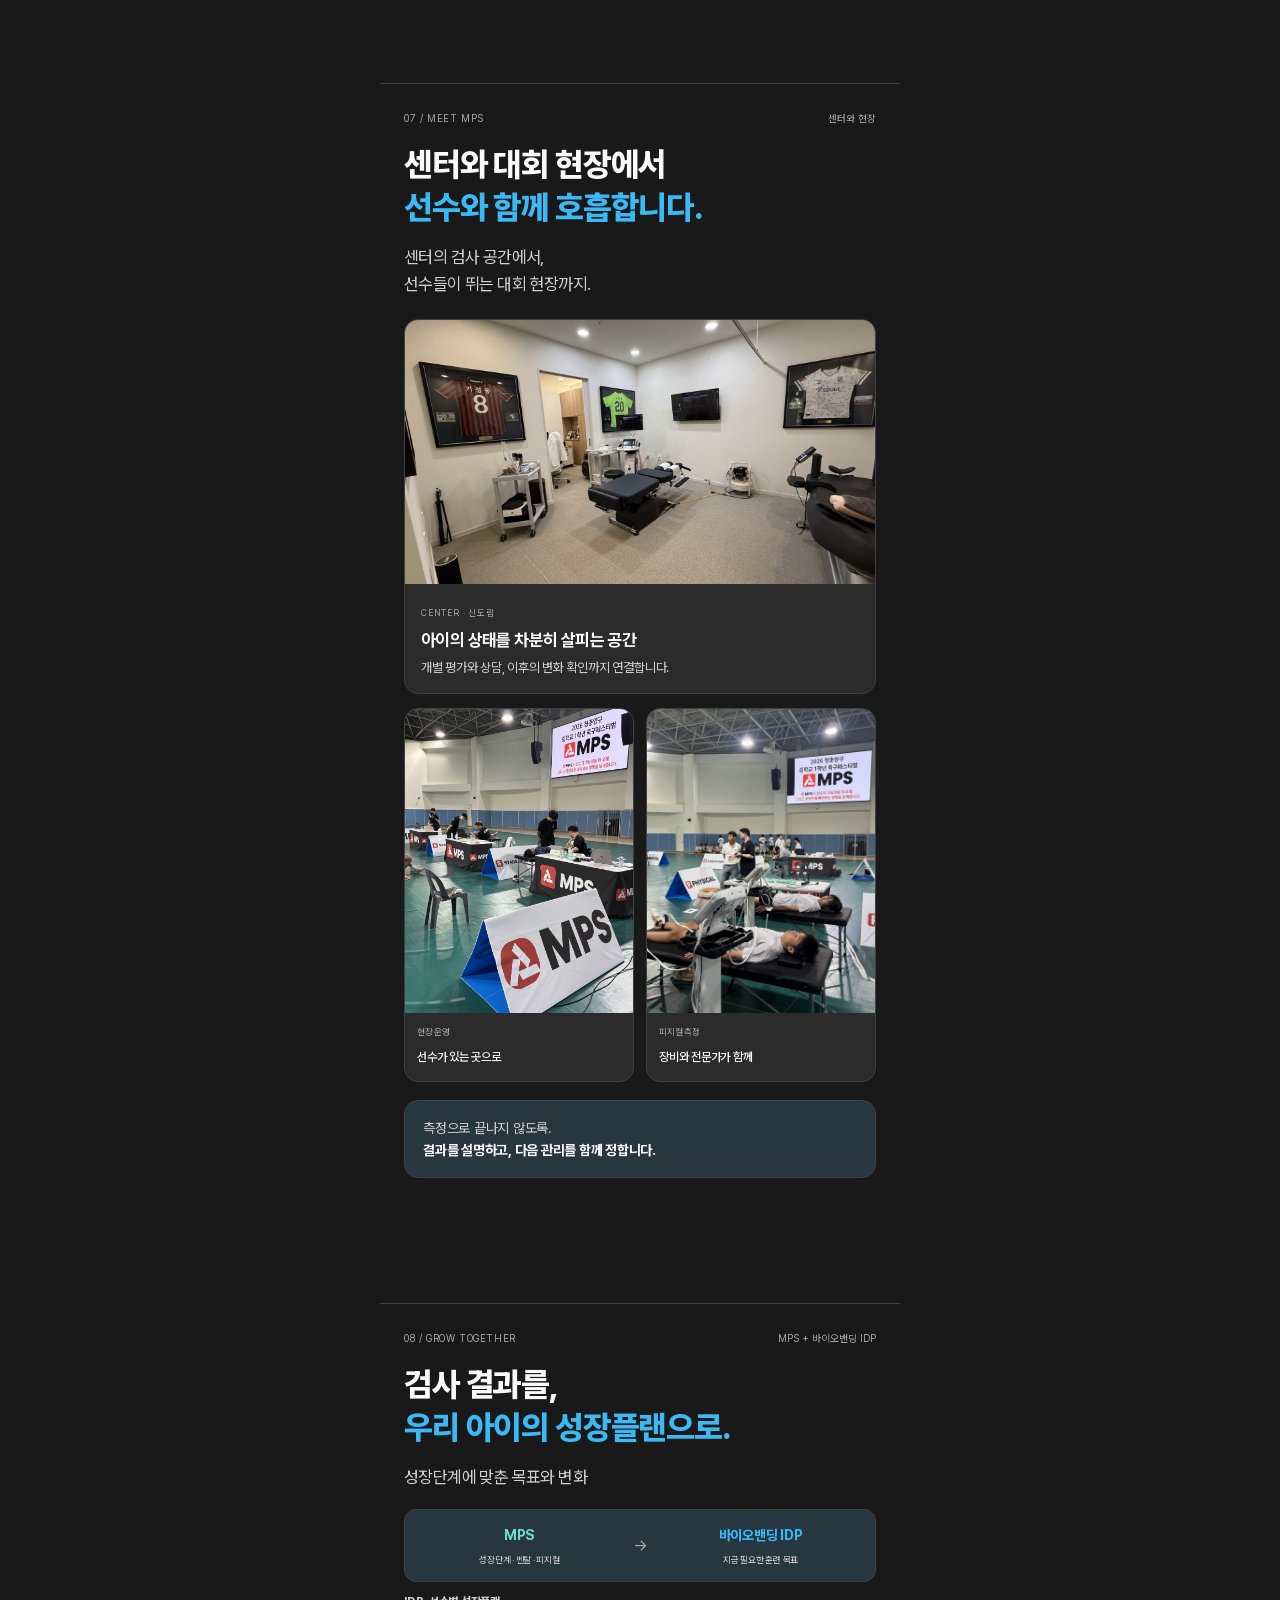
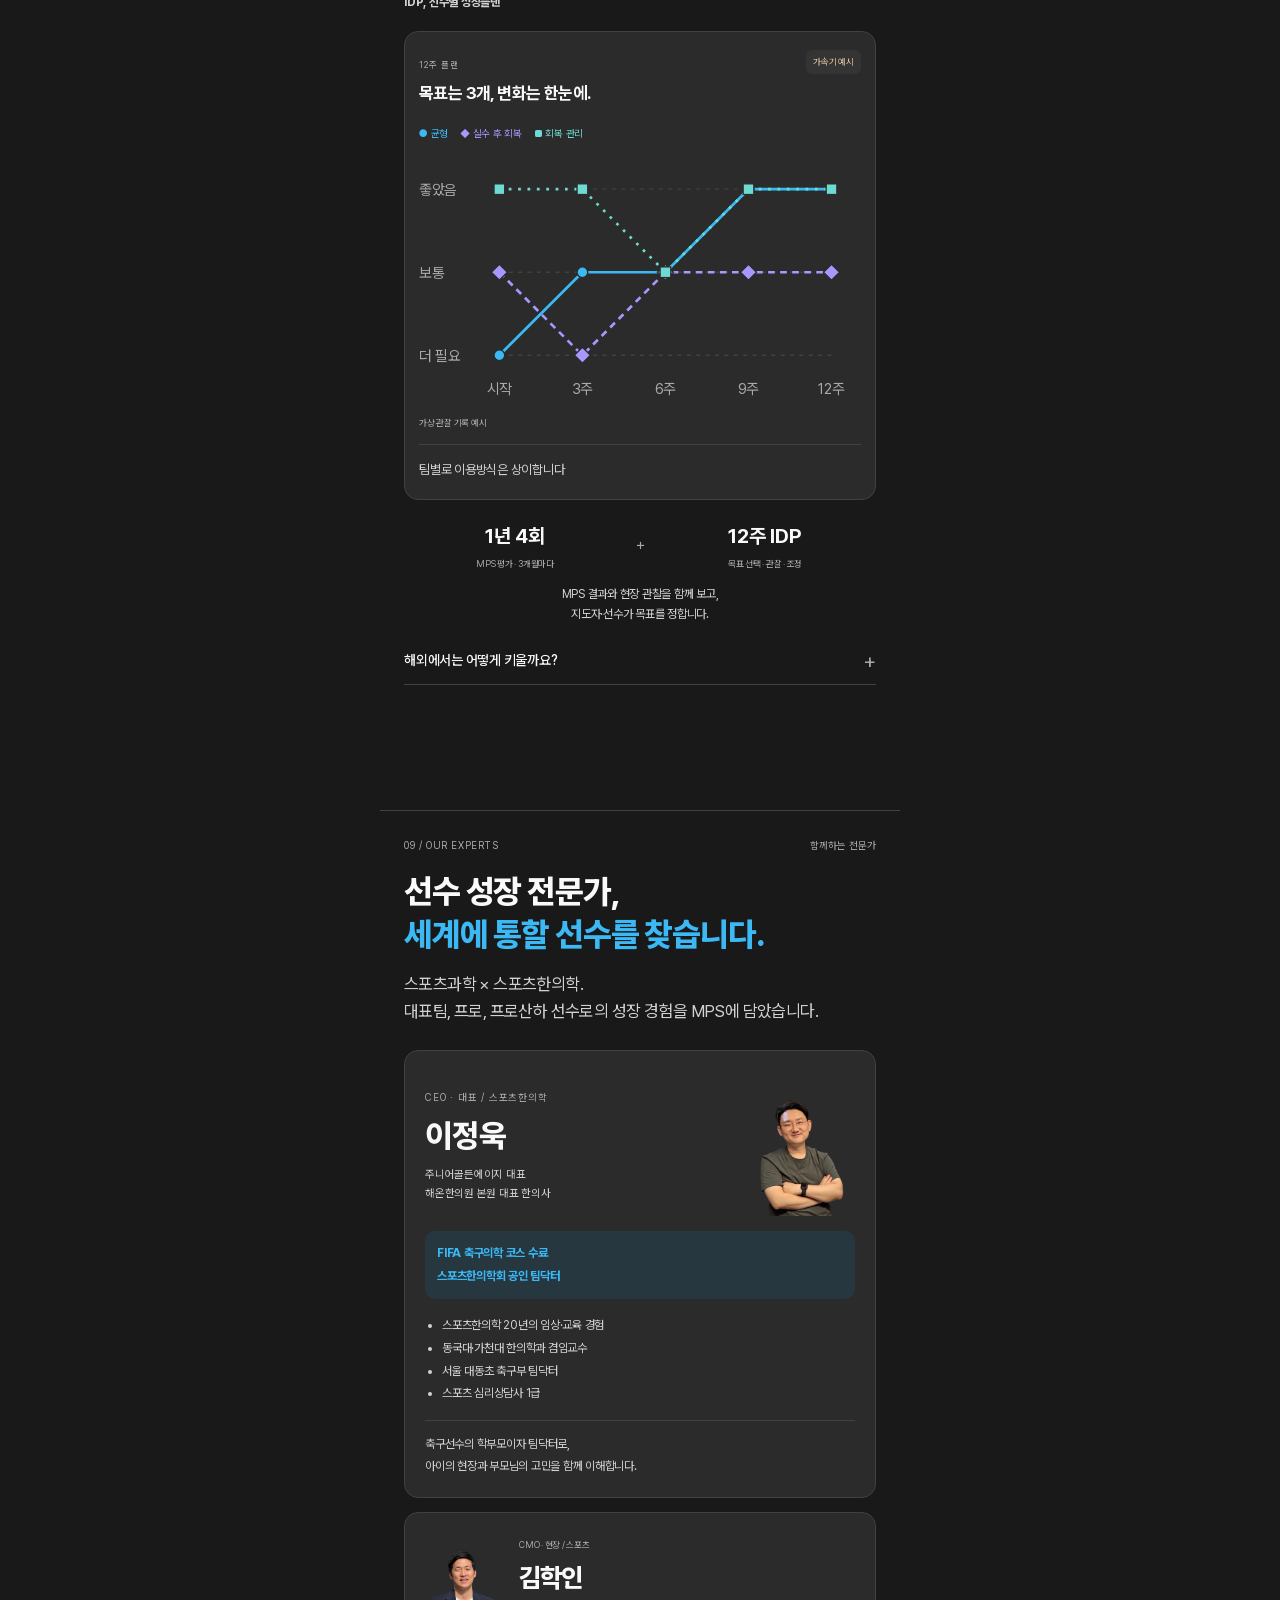
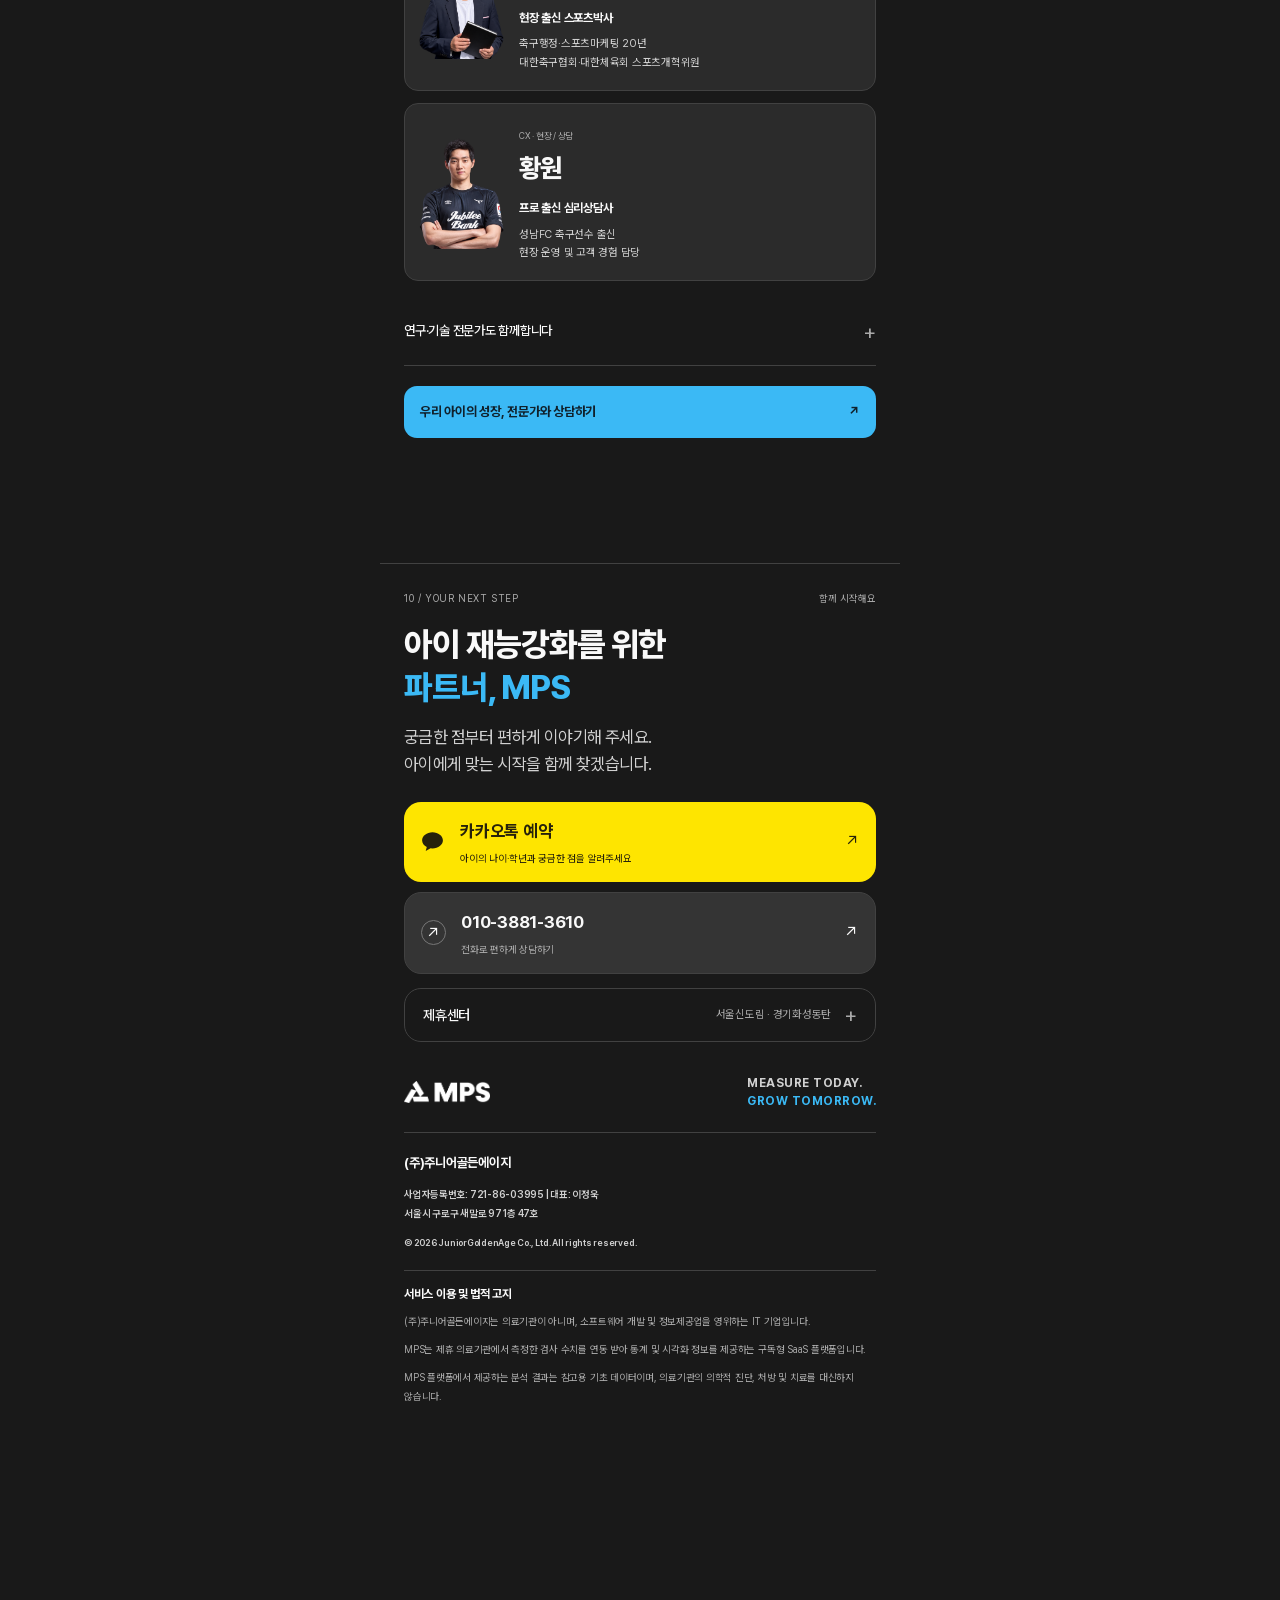
==== commit f78632a0: "Center bio-banding in triangle and move shorts to model page" ====
--- a/index.html
+++ b/index.html
@@ -16,7 +16,7 @@
 <link rel="stylesheet" href="assets/css/mps-sportsmps.css">
 <script src="assets/js/dialogs.js" defer></script>
 <link rel="stylesheet" href="assets/css/pretendard.css">
-<link rel="stylesheet" href="assets/css/theme.css?v=20261009-16">
+<link rel="stylesheet" href="assets/css/theme.css?v=20261009-17">
 </head>
 <body>
 <a class="skip" href="#intro">본문으로 바로 가기</a>
@@ -55,16 +55,16 @@
 <div class="europe-bridge"><p>우리 아이를 보는 기준도,<br><strong>성장 속도에서 시작합니다.</strong></p><img src="assets/images/soccer-boy.png" alt="즐겁게 축구하는 아이" width="100" height="110" loading="lazy"></div>
 </section>
 <section class="page model-page" id="model" data-title="MPS 바이오밴딩" aria-labelledby="title-model">
-<h2 id="title-model">MPS<br><em>바이오밴딩</em></h2>
+<div class="bio-triangle" aria-label="MPS 바이오밴딩을 중심으로 성장단계, 멘탈, 피지컬을 함께 살피는 구조">
+<svg class="bio-triangle-lines" viewBox="0 0 320 310" aria-hidden="true"><path d="M160 78 65 234 255 234Z"/><circle cx="160" cy="78" r="3"/><circle cx="65" cy="234" r="3"/><circle cx="255" cy="234" r="3"/></svg>
+<h2 id="title-model">MPS<em>바이오밴딩</em></h2>
+<article class="bio-node bio-node-growth"><b aria-hidden="true">S</b><h3>성장단계</h3><p>뼈나이 · 성장속도</p></article>
+<article class="bio-node bio-node-mental"><b aria-hidden="true">M</b><h3>멘탈</h3><p>긴장 · 자신감 · 회복</p></article>
+<article class="bio-node bio-node-physical"><b aria-hidden="true">P</b><h3>피지컬</h3><p>힘 · 균형 · 회복</p></article>
+</div>
 <p class="parent-model-intro">성장단계로 마음과 몸을 읽습니다.</p>
-<div class="parent-model" aria-label="성장단계를 기준으로 멘탈과 피지컬을 함께 읽는 MPS">
-<article class="parent-model-stage"><span class="model-orb" aria-hidden="true">S</span><h3>성장단계</h3><p>뼈나이 · 성장속도</p></article>
-<div class="model-branches" aria-hidden="true"><span></span></div>
-<div class="parent-model-pair">
-<article class="parent-model-mental"><span class="model-orb" aria-hidden="true">M</span><h3>멘탈</h3><p>긴장 · 자신감 · 회복</p></article>
-<article class="parent-model-physical"><span class="model-orb" aria-hidden="true">P</span><h3>피지컬</h3><p>힘 · 균형 · 회복</p></article>
-</div>
-</div>
+<div class="bio-video" id="why-mps"><h3>바이오밴딩, 영상으로 만나보세요.</h3><div class="shorts-player" id="bio-shorts-player"><button type="button" class="shorts-play" id="bio-shorts-play" aria-label="바이오밴딩 유튜브 쇼츠 재생"><img src="assets/images/video/bio-banding-shorts.jpg" alt="바이오밴딩 소개 유튜브 쇼츠 썸네일" width="480" height="360" loading="lazy"><span class="shorts-play-icon" aria-hidden="true">▶</span><span class="shorts-play-label">쇼츠 재생</span></button></div><a class="shorts-youtube" href="https://www.youtube.com/shorts/2czTwDPOxnk" target="_blank" rel="noopener noreferrer">YouTube에서 보기 ↗</a></div>
+<details><summary>바이오밴딩을 MPS에 어떻게 적용하나요?</summary><p>성숙도가 비슷한 선수를 함께 보는 바이오밴딩의 관점을 평가에 적용합니다. 성장판 정밀초음파검사와 뼈나이, 키 변화로 성장단계를 살핀 뒤 피지컬·멘탈 측정 결과를 연결해 해석합니다. 하나의 수치만으로 훈련 적합성이나 부상 가능성을 단정하지 않습니다.</p></details>
 </section>
 <section class="page" id="sports" data-title="스포츠MPS · 성장단계로 해석하는 선수 평가" aria-labelledby="title-sports">
 <div class="section-meta"><span>03 / SPORTS MPS</span><span>유소년 엘리트 선수 전용</span></div>
@@ -73,8 +73,7 @@
 <div class="precision-flow" aria-label="성장판 정밀초음파검사로 단계 확인, 피지컬과 멘탈 평가, 근거 기반 해석, 훈련과 관리 방향"><span>성장판 정밀초음파검사 · 성장단계 확인</span><i aria-hidden="true">↓</i><div><b>P · 피지컬·부상위험 지표</b><b>M · 멘탈성향</b></div><i aria-hidden="true">↓</i><span class="flow-result">단계별 해석 → 선수별 훈련·관리 방향</span></div>
 <div class="precision-statement"><span>선수 전용 성장리포트</span><h3>“얼마나 클까”에서<br>“지금 어떻게 훈련할까”까지.</h3></div>
 <div class="takeaway"><span>근거를 겹쳐, 세밀하게 해석합니다</span><p>같은 근력·균형·회복 수치라도 <strong>급성장 전·중·후의 맥락에 맞춰</strong> 읽습니다. 성장단계, 검사 근거, 훈련량과 이전 기록을 함께 검토합니다.</p></div>
-<div class="bio-banding"><span class="small-label">BIO-BANDING 2.0 · 개인별 성장플랜</span><h3>바이오밴딩</h3><p class="bio-headline">같은 학년이라도,<br>성장시계는 다릅니다.</p><p>생활연령 대신 신체적·생물학적 성숙도를 기준으로 선수를 함께 보는 것이 바이오밴딩입니다. MPS는 이 관점을 마음과 몸의 해석, 선수별 훈련 목표까지 연결합니다.</p><div class="bio-video" id="why-mps"><span class="small-label">BIO-BANDING · SHORTS</span><h4>같은 나이, 다른 성장속도</h4><p>바이오밴딩이 필요한 이유를<br>짧은 영상으로 만나보세요.</p><div class="shorts-player" id="bio-shorts-player"><button type="button" class="shorts-play" id="bio-shorts-play" aria-label="바이오밴딩 유튜브 쇼츠 재생"><img src="assets/images/video/bio-banding-shorts.jpg" alt="바이오밴딩 소개 유튜브 쇼츠 썸네일" width="480" height="360" loading="lazy"><span class="shorts-play-icon" aria-hidden="true">▶</span><span class="shorts-play-label">쇼츠 재생</span></button></div><a class="shorts-youtube" href="https://www.youtube.com/shorts/2czTwDPOxnk" target="_blank" rel="noopener noreferrer">YouTube에서 보기 ↗</a></div><div class="bio-stages" aria-label="성장단계 5단계"><span>준비기</span><span>가속기</span><span>최고성장기</span><span>감속기</span><span>완성기</span></div></div>
-<details><summary>바이오밴딩을 MPS에 어떻게 적용하나요?</summary><p>성숙도가 비슷한 선수를 함께 보는 바이오밴딩의 관점을 평가에 적용합니다. 성장판 정밀초음파검사와 뼈나이, 키 변화로 성장단계를 살핀 뒤 피지컬·멘탈 측정 결과를 연결해 해석합니다. 하나의 수치만으로 훈련 적합성이나 부상 가능성을 단정하지 않습니다.</p></details>
+
 </section>
 <section class="page" id="growth" data-title="성장단계 · 선수의 훈련 방향" aria-labelledby="title-growth">
 <div class="section-meta"><span>04 / STAGE OF GROWTH</span><span class="domain">S · 선수용 성장리포트</span></div>
--- a/assets/css/theme.css
+++ b/assets/css/theme.css
@@ -105,9 +105,8 @@
 /* Reuse three players from the original IR illustration without age labels. */
 .cover .banding-illustrations{gap:8px;margin:12px 0}.banding-illustrations>svg{display:block;width:100%;height:84px;border-radius:8px;overflow:hidden}.cover-banding:has(.banding-illustrations)>p{font-size:12px}
 
-/* A visual S → M/P model, with short parent-facing labels. */
-.model-page #title-model{font-size:clamp(29px,8vw,39px);line-height:1.35}.parent-model{margin:32px 18px 0 0}.parent-model article{text-align:center;padding:22px 8px;border:1px solid var(--line);border-radius:24px;background:var(--surface)}.parent-model .parent-model-stage{background:radial-gradient(ellipse at 50% 0%,color-mix(in srgb,var(--sand) 14%,var(--surface)),var(--surface) 80%)}.parent-model h3{font-size:18px;margin:12px 0 5px}.parent-model p{font-size:11px;color:var(--body);line-height:1.5}.model-orb{display:grid;place-items:center;margin:0 auto;width:64px;height:64px;border-radius:50%;font-size:34px;font-weight:800;color:var(--sand);background:color-mix(in srgb,var(--sand) 12%,var(--surface));box-shadow:inset 0 0 0 1px color-mix(in srgb,var(--sand) 30%,transparent)}.parent-model-pair{display:grid;grid-template-columns:1fr 1fr;gap:12px}.parent-model-mental .model-orb{color:var(--violet);background:color-mix(in srgb,var(--violet) 12%,var(--surface));box-shadow:inset 0 0 0 1px color-mix(in srgb,var(--violet) 30%,transparent)}.parent-model-physical .model-orb{color:var(--orange);background:color-mix(in srgb,var(--orange) 12%,var(--surface));box-shadow:inset 0 0 0 1px color-mix(in srgb,var(--orange) 30%,transparent)}.model-branches{height:36px;position:relative;margin:0 25%}.model-branches:before{content:'';position:absolute;left:50%;top:0;height:18px;border-left:1px solid var(--sand)}.model-branches span{position:absolute;inset:17px 0 0;border:1px solid var(--sand);border-bottom:0;border-radius:10px 10px 0 0}.parent-model-goal{margin:22px 18px 0 0;text-align:center;font-size:13px;color:var(--body)}.parent-model-goal strong{color:var(--ink)}
 
-.model-page #title-model{font-size:clamp(36px,10vw,48px);line-height:1.2}.parent-model-intro{font-size:14px;color:var(--body);margin-top:16px}
+/* MPS bio-banding in the center; three domains outside the triangle. */
+.bio-triangle{position:relative;height:310px;margin:12px 18px 0 0;isolation:isolate}.bio-triangle-lines{position:absolute;inset:0;width:100%;height:100%;fill:none;stroke:var(--line);stroke-width:1.5}.bio-triangle-lines circle{fill:var(--sand);stroke:none}.model-page .bio-triangle #title-model{position:absolute;top:154px;left:50%;transform:translate(-50%,-50%);width:142px;padding:14px 6px;text-align:center;font-size:26px;line-height:1.25;border-radius:22px;background:var(--bg)}.bio-triangle #title-model em{display:block;font-size:20px;margin-top:4px}.bio-node{position:absolute;text-align:center;width:120px}.bio-node b{font-size:22px;display:grid;place-items:center;width:42px;height:42px;margin:0 auto 6px;border-radius:50%;background:var(--surface);border:1px solid var(--line)}.bio-node h3{font-size:14px;margin:0 0 3px}.bio-node p{font-size:9px;color:var(--muted);white-space:nowrap}.bio-node-growth{top:-6px;left:50%;transform:translateX(-50%)}.bio-node-growth b{color:var(--sand)}.bio-node-mental{bottom:0;left:0}.bio-node-mental b{color:var(--violet)}.bio-node-physical{bottom:0;right:0}.bio-node-physical b{color:var(--orange)}.parent-model-intro{text-align:center;font-size:13px;color:var(--body);margin:22px 18px 0 0}.model-page .bio-video{margin-top:24px;padding:16px;border:1px solid var(--line);border-radius:16px;background:var(--surface)}.model-page .bio-video h3{font-size:14px;margin:0 0 12px}.model-page .shorts-player{max-width:260px;margin:0 auto}.model-page details{margin-top:12px}
 
-.parent-model article{padding:18px 8px}@media(max-width:359px){.parent-model{margin-top:24px}.parent-model article{padding:12px 5px}.parent-model .model-orb{width:48px;height:48px;font-size:28px}.parent-model h3{font-size:16px;margin-top:8px}.parent-model p{font-size:10px}.model-branches{height:28px}.model-branches:before{height:14px}.model-branches span{top:13px}}
+.model-page .bio-triangle #title-model{top:160px;background:transparent;font-size:25px;width:130px;padding:0}.model-page .bio-video{display:grid;grid-template-columns:72px 1fr;gap:8px 16px;align-items:center}.model-page .bio-video h3{grid-column:2;grid-row:1;margin:0;line-height:1.6}.model-page .shorts-player{grid-column:1;grid-row:1 / span 2;width:72px}.model-page .shorts-play-icon{width:34px;height:34px;font-size:14px}.model-page .shorts-play-label{font-size:9px;bottom:10px}.model-page .shorts-youtube{grid-column:2;grid-row:2;justify-content:flex-start;margin:0;font-size:10px}.model-page .shorts-player:has(iframe){grid-column:1 / -1;grid-row:3;width:180px}.model-page .bio-video:has(iframe) .shorts-youtube{grid-row:2}
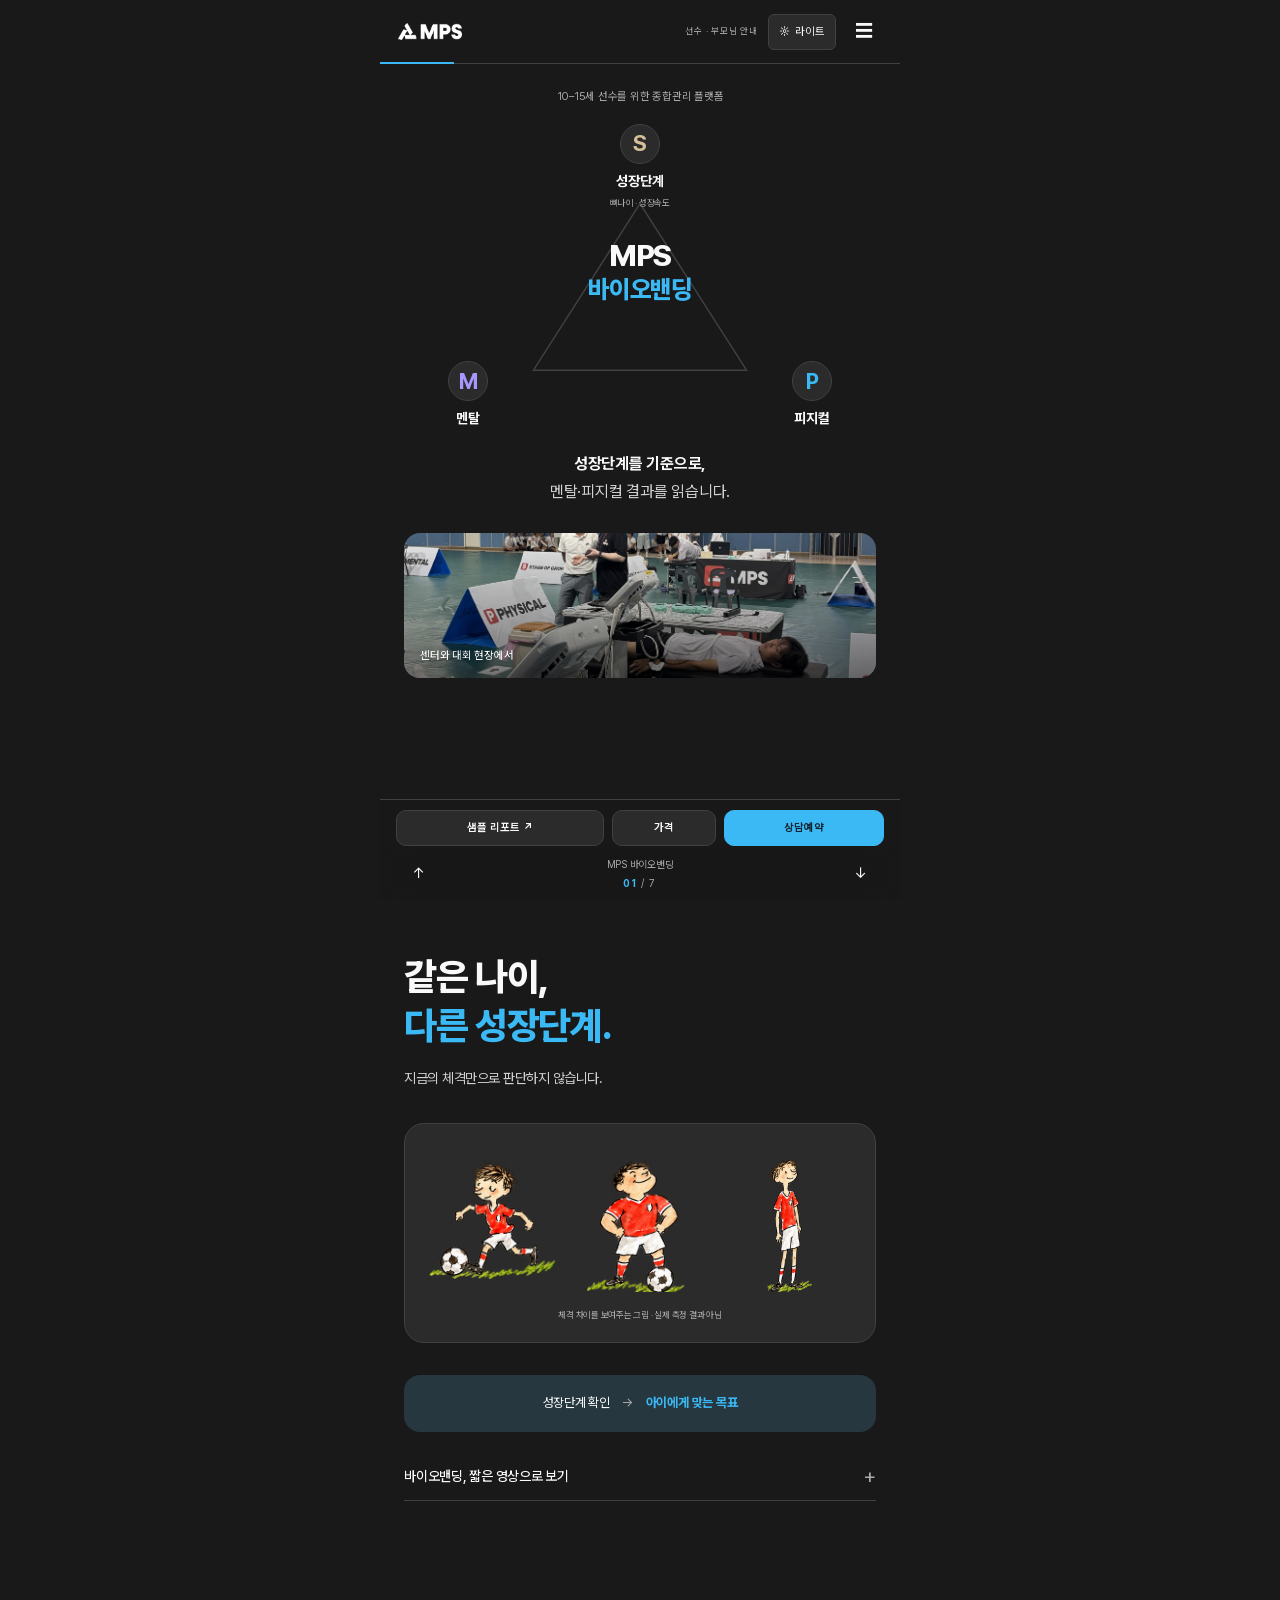
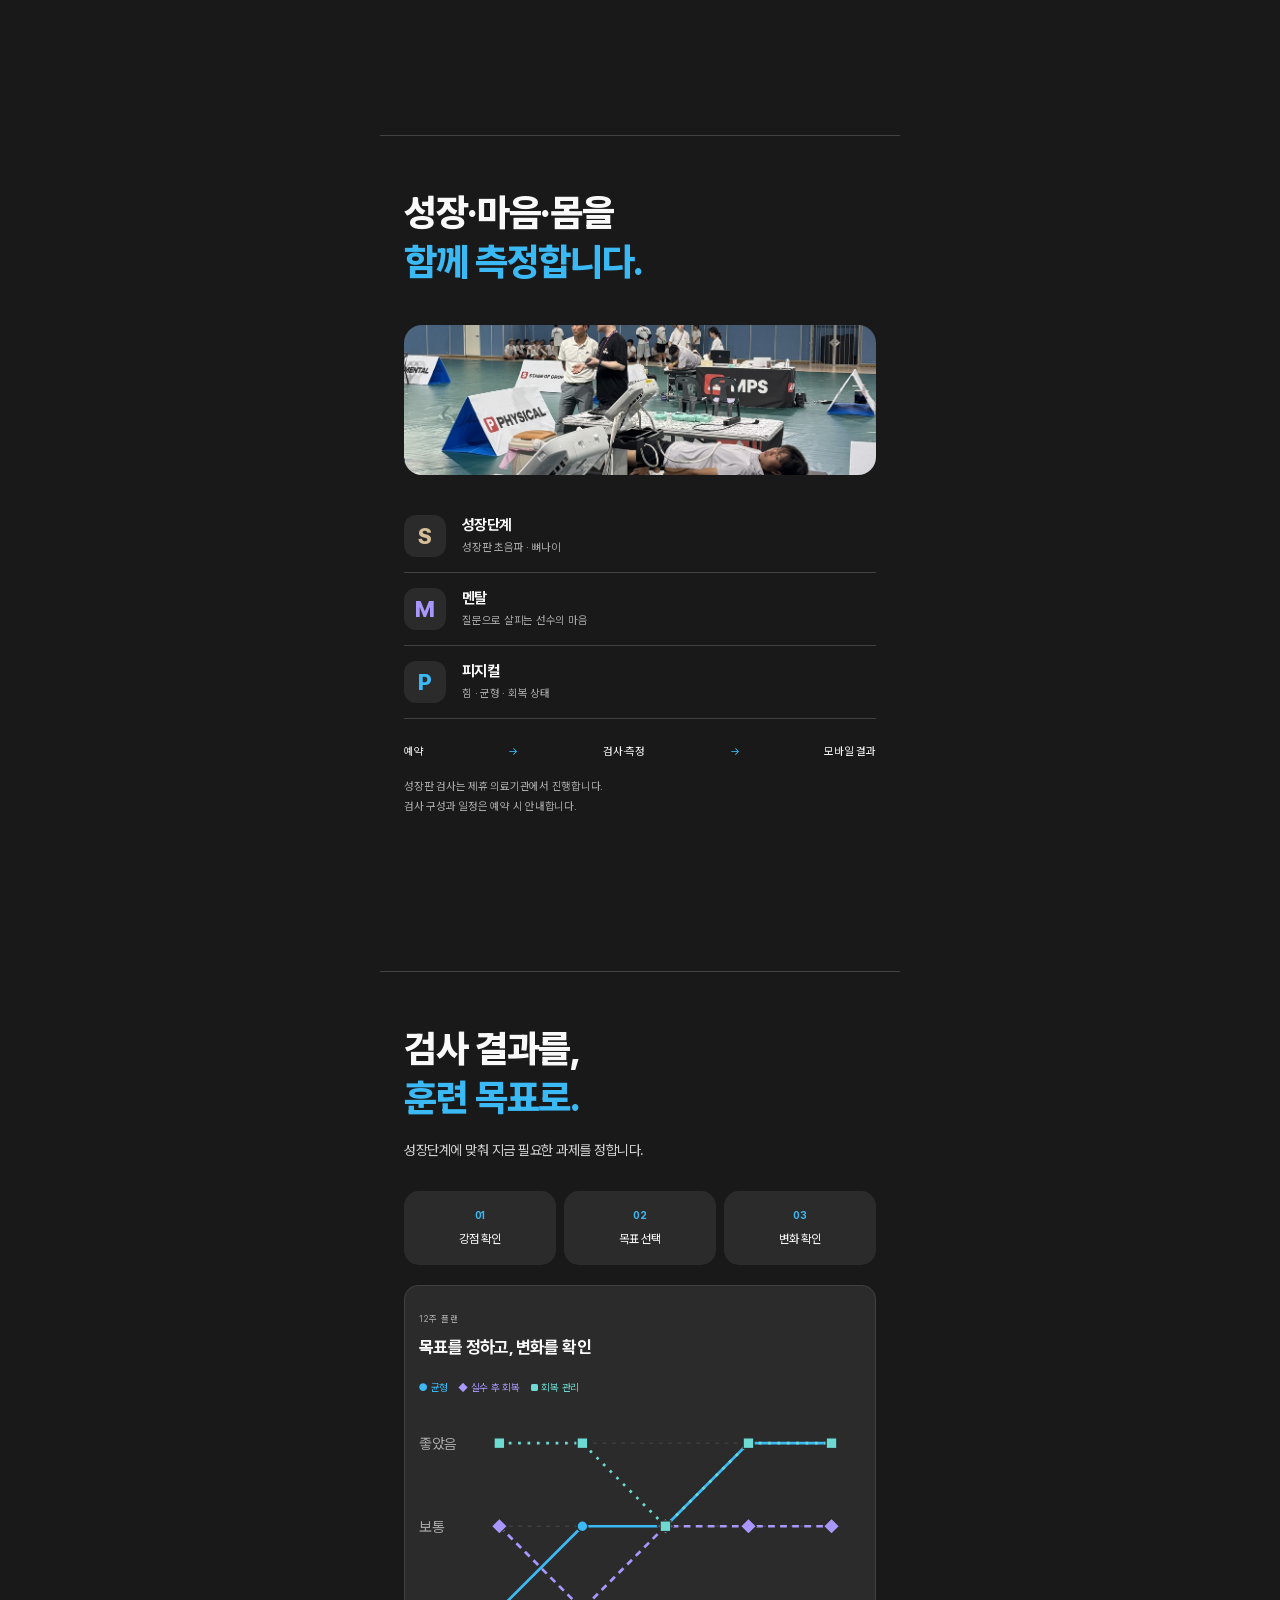
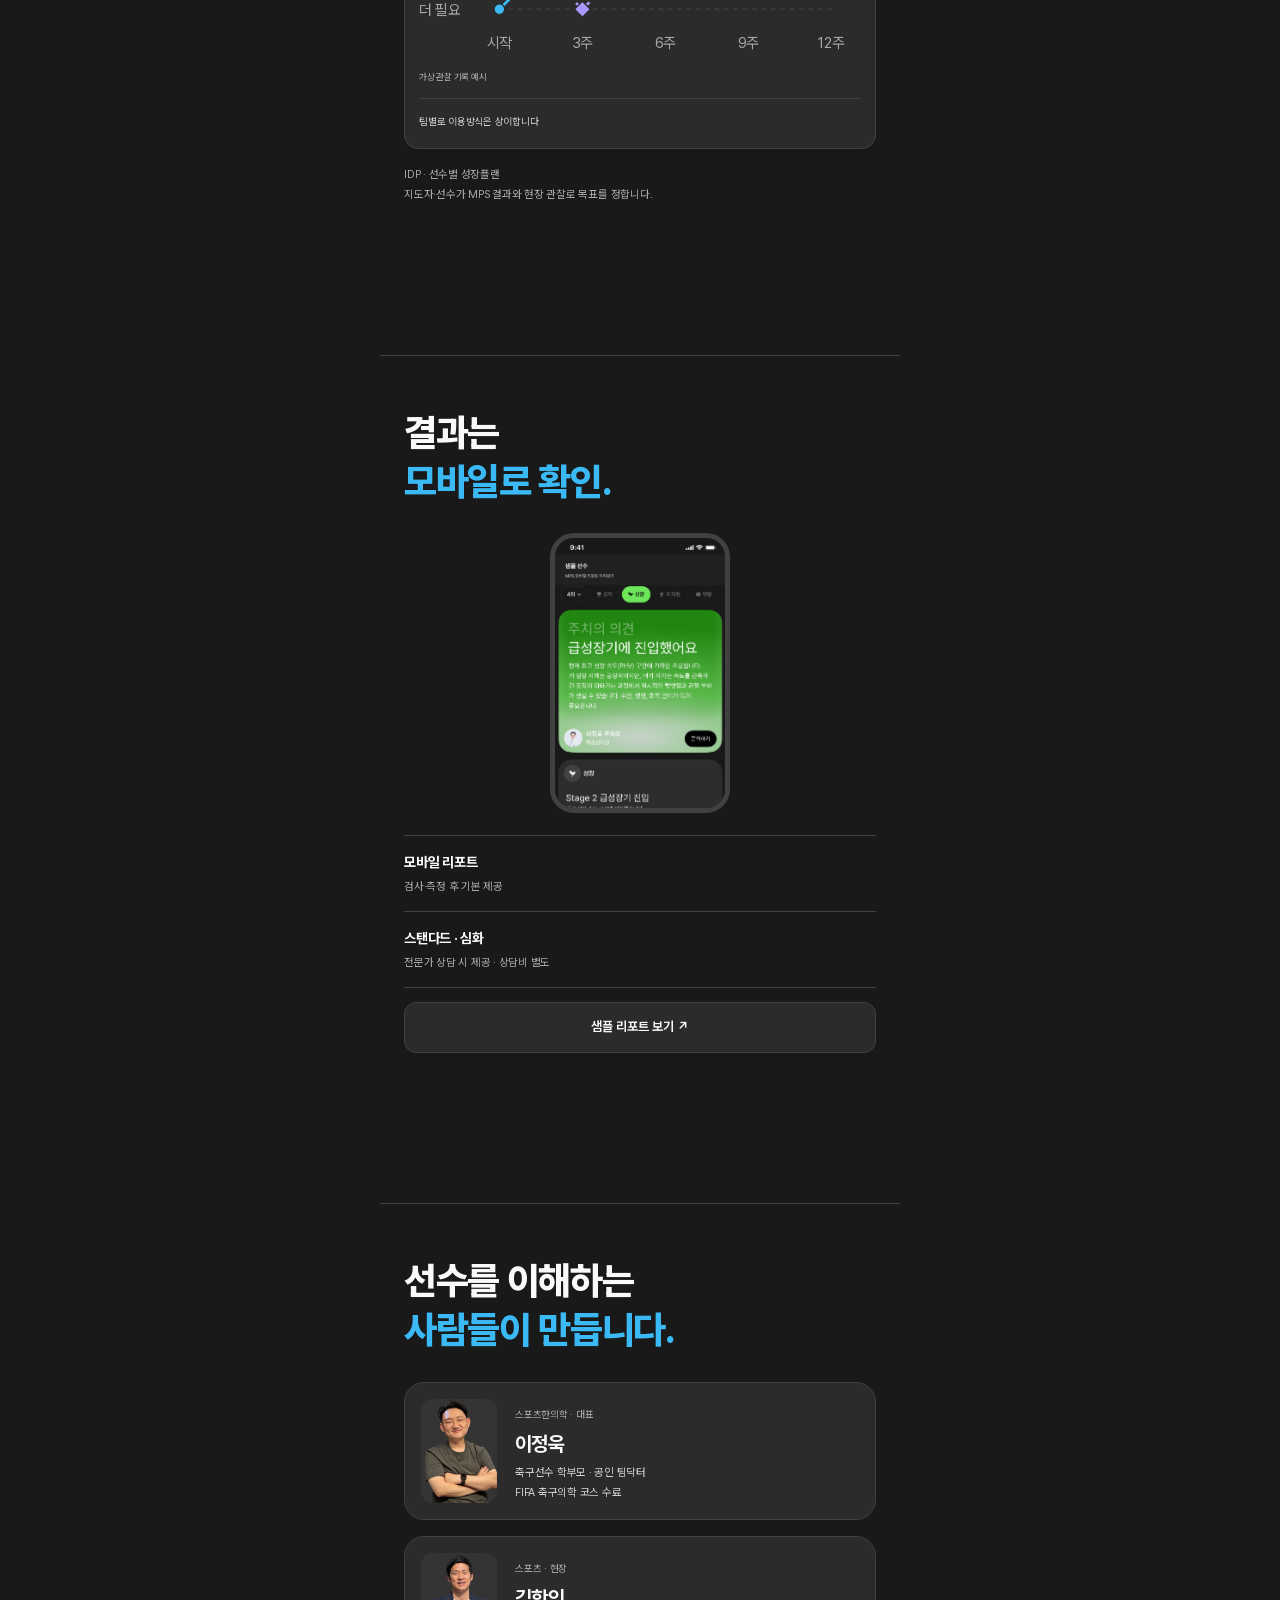
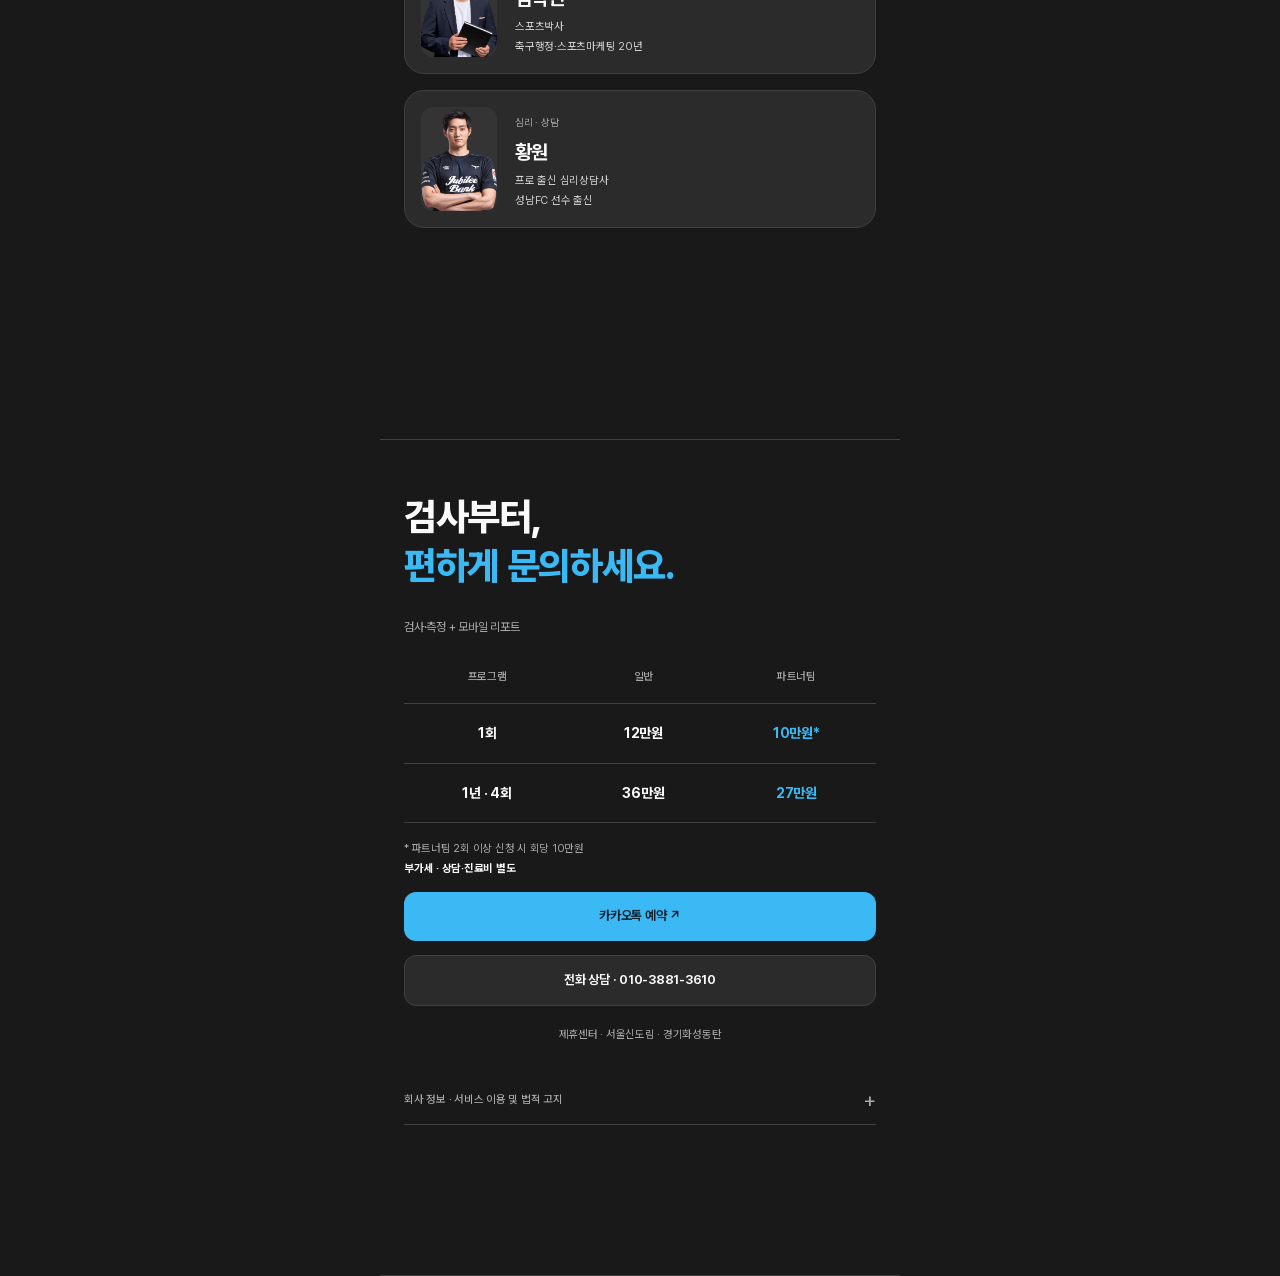
==== commit 594b8827: "Create concise seven-page parent guide centered on MPS bio-banding" ====
--- a/index.html
+++ b/index.html
@@ -1,136 +1,17 @@
 <!doctype html>
-<html lang="ko" data-theme="dark">
-<head>
-<meta charset="utf-8">
-<meta name="viewport" content="width=device-width, initial-scale=1, viewport-fit=cover">
-<meta name="theme-color" content="#191919">
-<meta name="description" content="우리 아이의 마음, 몸, 성장단계를 함께 읽는 MPS. 스포츠MPS를 부모님께 쉽게 소개합니다.">
-<title>SPORTS MPS · 우리 아이의 성장 패스포트</title>
-<script src="assets/js/theme.js"></script>
-<link rel="preload" href="assets/fonts/PretendardVariable.woff2" as="font" type="font/woff2" crossorigin>
-<link rel="stylesheet" href="assets/css/main.css">
-<script src="assets/js/navigation.js?v=20261009-2" defer></script>
-<script src="assets/js/shorts.js" defer></script>
-<link rel="stylesheet" href="assets/css/reports.css">
-<script src="assets/js/reports.js?v=20261009-4" defer></script>
-<link rel="stylesheet" href="assets/css/mps-sportsmps.css">
-<script src="assets/js/dialogs.js" defer></script>
-<link rel="stylesheet" href="assets/css/pretendard.css">
-<link rel="stylesheet" href="assets/css/theme.css?v=20261009-17">
-</head>
-<body>
-<a class="skip" href="#intro">본문으로 바로 가기</a>
-<aside class="desktop-note" aria-hidden="true"><img src="assets/images/logo-black.png" alt=""><p>아이의 오늘을 읽고,<br>내일의 성장을 함께.</p><span>MENTAL<br>PHYSICAL<br>STAGE OF GROWTH</span><small>PARENTS’ GUIDE · 2026</small></aside>
-<div class="book">
-<header class="topbar"><a href="#intro" aria-label="MPS 안내 첫 화면"><img src="assets/images/logo-black.png" alt="MPS" width="77" height="25"></a><span>SPORTS MPS</span><button type="button" id="theme-toggle" aria-label="라이트 모드로 전환" aria-pressed="false"><span aria-hidden="true">☼</span><span class="theme-label">라이트</span></button><button type="button" id="menu-toggle" aria-label="목차 열기" aria-controls="contents" aria-expanded="false"><svg viewBox="0 0 24 24" width="22" height="22" fill="none" stroke="currentColor" stroke-width="1.6" aria-hidden="true"><path d="M4 7h16M4 12h16M4 17h16"/></svg></button></header>
-<div class="reading-track" aria-hidden="true"><div id="reading-progress"></div></div>
-<nav id="contents" aria-label="안내서 목차" hidden><div class="menu-heading">궁금한 이야기부터 읽어보세요</div><a href="#intro">01 <span>같은 나이, 다른 성장속도</span>↗</a><a href="#europe">02 <span>유럽이 성장을 바라보는 방법</span>↗</a><a href="#model">03 <span>MPS 바이오밴딩</span>↗</a><a href="#sports">04 <span>스포츠MPS</span>↗</a><a href="#growth">05 <span>성장단계 · 뼈나이와 바이오밴딩</span>↗</a><a href="#mental">06 <span>멘탈 · 마음을 읽는 리포트</span>↗</a><a href="#physical">07 <span>피지컬 · 몸을 읽는 리포트</span>↗</a><a href="#field">08 <span>센터와 대회 현장에서 만나는 MPS</span>↗</a><a href="#journey">09 <span>MPS + 바이오밴딩 IDP</span>↗</a><a href="#experts">10 <span>함께하는 전문가</span>↗</a><a href="#contact">11 <span>예약 · 상담 · 제휴센터</span>↗</a></nav>
-<main>
-<section class="page cover" id="intro" data-title="같은 나이, 다른 성장속도" aria-labelledby="title-intro">
-<div class="eyebrow"><span class="orange-line"></span> SPORTS MEDICINE × SPORTS SCIENCE</div>
-<h1 id="title-intro">같은 나이,<br><em>다른 성장속도.</em></h1>
-<p class="lead cover-foundation">뼈나이로 성장단계를 살피고,<br><strong>아이에게 맞는 목표를 찾습니다.</strong></p>
-
-<p class="cover-platform">멘탈 · 피지컬 · 성장, 함께 보는 MPS</p>
-<figure class="cover-banding">
-<figcaption><strong>성장은 아이마다 다르게</strong></figcaption>
-<div class="banding-players banding-illustrations">
+<html lang="ko" data-theme="dark"><head><meta charset="utf-8"><meta name="viewport" content="width=device-width,initial-scale=1,viewport-fit=cover"><meta name="theme-color" content="#191919"><meta name="description" content="MPS 바이오밴딩. 성장단계를 기준으로 멘탈과 피지컬 결과를 읽는 성장기 선수 종합관리 플랫폼."><title>MPS 바이오밴딩 · 부모님 안내</title><script src="assets/js/theme.js"></script><link rel="stylesheet" href="assets/css/main.css"><link rel="stylesheet" href="assets/css/reports.css"><link rel="stylesheet" href="assets/css/mps-sportsmps.css"><link rel="stylesheet" href="assets/css/pretendard.css"><link rel="stylesheet" href="assets/css/theme.css"><link rel="stylesheet" href="assets/css/simple.css"><script src="assets/js/navigation.js" defer></script><script src="assets/js/reports.js" defer></script><script src="assets/js/dialogs.js" defer></script><script src="assets/js/shorts.js" defer></script><script src="assets/js/simple.js" defer></script></head><body><a class="skip" href="#intro">본문으로 바로 가기</a><div class="book">
+<header class="topbar"><a href="#intro" aria-label="첫 화면"><img src="assets/images/logo-black.png" alt="MPS" width="77" height="25"></a><span>선수 · 부모님 안내</span><button id="theme-toggle" type="button" aria-label="라이트 모드로 전환" aria-pressed="false"><span aria-hidden="true">☼</span><span class="theme-label">라이트</span></button><button id="menu-toggle" type="button" aria-label="목차 열기" aria-controls="contents" aria-expanded="false">☰</button></header><div class="reading-track" aria-hidden="true"><div id="reading-progress"></div></div><nav id="contents" aria-label="목차" hidden><a href="#intro">01 <span>MPS 바이오밴딩</span>↗</a><a href="#why">02 <span>왜 필요한가요</span>↗</a><a href="#check">03 <span>어떻게 검사하나요</span>↗</a><a href="#use">04 <span>결과는 어떻게 쓰나요</span>↗</a><a href="#reports">05 <span>리포트 보기</span>↗</a><a href="#people">06 <span>만든 사람들</span>↗</a><a href="#start">07 <span>가격 · 예약</span>↗</a></nav><main>
+<section class="page simple-intro" id="intro" data-title="MPS 바이오밴딩" aria-labelledby="title-intro"><p class="audience">10–15세 선수를 위한 종합관리 플랫폼</p>
+<div class="simple-triangle"><svg viewBox="0 0 320 320" aria-hidden="true"><path d="M160 78 50 250 270 250Z"/></svg><h1 id="title-intro">MPS<em>바이오밴딩</em></h1><div class="triangle-node node-s"><b>S</b><strong>성장단계</strong><small>뼈나이 · 성장속도</small></div><div class="triangle-node node-m"><b>M</b><strong>멘탈</strong></div><div class="triangle-node node-p"><b>P</b><strong>피지컬</strong></div></div>
+<p class="intro-point"><strong>성장단계를 기준으로,</strong><br>멘탈·피지컬 결과를 읽습니다.</p><div class="hero-photo"><img src="assets/images/field/assessment.jpg" alt="대회 현장에서 피지컬을 측정하는 선수들" width="1368" height="1824"><span>센터와 대회 현장에서</span></div></section>
+<section class="page" id="why" data-title="왜 필요한가요" aria-labelledby="title-why"><h2 id="title-why">같은 나이,<br><em>다른 성장단계.</em></h2><p class="lead">지금의 체격만으로 판단하지 않습니다.</p><figure class="simple-players"><div class="banding-players banding-illustrations">
 <svg viewBox="20 275 270 270" role="img" aria-label="공을 차는 체격이 작은 축구선수 일러스트"><defs><clipPath id="cover-player-clip-1"><rect x="20" y="275" width="270" height="270"/></clipPath></defs><image clip-path="url(#cover-player-clip-1)" href="assets/images/illustrations/bio-banding-player-stages.png" width="1536" height="1024"/></svg>
 <svg viewBox="350 270 230 290" role="img" aria-label="공 옆에 서 있는 축구선수 일러스트"><defs><clipPath id="cover-player-clip-2"><rect x="350" y="270" width="230" height="290"/></clipPath></defs><image clip-path="url(#cover-player-clip-2)" href="assets/images/illustrations/bio-banding-player-stages.png" width="1536" height="1024"/></svg>
 <svg viewBox="700 173 135 407" role="img" aria-label="키가 큰 축구선수 일러스트"><defs><clipPath id="cover-player-clip-3"><rect x="700" y="173" width="135" height="407"/></clipPath></defs><image clip-path="url(#cover-player-clip-3)" href="assets/images/illustrations/bio-banding-player-stages.png" width="1536" height="1024"/></svg>
-</div>
-<p><strong>뼈나이로 성장단계를 살펴봅니다.</strong></p>
-</figure>
-<a class="cover-doctor" href="#experts"><span>FIFA 축구의학 수료<br><strong>공인 팀닥터 · 스포츠심리상담사와 함께</strong></span><b aria-hidden="true">↗</b></a>
-
-
-</section>
-<section class="page europe-page" id="europe" data-title="유럽이 성장을 바라보는 방법" aria-labelledby="title-europe">
-<h2 id="title-europe">선진축구의 힘,<br><em>지금이 아닌 미래를 향합니다.</em></h2>
-<p class="lead"><strong>바이오밴딩으로 성장단계를 살피고,</strong><br>선수마다 맞는 기회를 만듭니다.</p>
-<article class="europe-card england"><div class="country-heading"><span class="country-flag england-flag" role="img" aria-label="잉글랜드 국기"></span><div><small>ENGLAND</small><h3>프리미어리그 아카데미</h3></div></div><p class="country-point">성숙도를 고려한 경기 편성</p>
-<div class="maturity-diagram" role="img" aria-label="연령별 경기: 빨강·노랑·초록의 크기가 다른 선수들. 성숙도별 경기: 같은 색과 비슷한 크기의 선수들. 두 경기 방식을 함께 운영하는 개념도"><div><b>연령별 경기</b><span class="dot-players mixed"><i></i><i></i><i></i><i></i></span></div><strong>＋</strong><div><b>성숙도별 경기</b><span class="dot-players matched"><i></i><i></i><i></i><i></i></span></div></div>
-<p>체격의 영향이 적은 환경에서<br><strong>보여줄 기회</strong>를 만듭니다.</p></article>
-<article class="europe-card belgium"><div class="country-heading"><div class="country-flag-pair"><span class="country-flag belgium-flag" role="img" aria-label="벨기에 국기"></span><span class="country-flag netherlands-flag" role="img" aria-label="네덜란드 국기"></span></div><div><small>BELGIUM</small><h3>RBFA · Futures 팀</h3></div></div><p class="country-point">늦게 성숙하는 선수에게도 기회를</p><div class="future-track" role="img" aria-label="늦은 성숙에서 경기 기회를 거쳐 가능성 관찰로 이어지는 과정"><span>늦은 성숙</span><i>→</i><span>경기 기회</span><i>→</i><span>가능성 관찰</span></div><p class="growth-opportunity early-growth">성장이 빠른 선수는 더 강한 경쟁으로,<br><strong>축구지능을 높일 기회를.</strong></p></article>
-<div class="europe-bridge"><p>우리 아이를 보는 기준도,<br><strong>성장 속도에서 시작합니다.</strong></p><img src="assets/images/soccer-boy.png" alt="즐겁게 축구하는 아이" width="100" height="110" loading="lazy"></div>
-</section>
-<section class="page model-page" id="model" data-title="MPS 바이오밴딩" aria-labelledby="title-model">
-<div class="bio-triangle" aria-label="MPS 바이오밴딩을 중심으로 성장단계, 멘탈, 피지컬을 함께 살피는 구조">
-<svg class="bio-triangle-lines" viewBox="0 0 320 310" aria-hidden="true"><path d="M160 78 65 234 255 234Z"/><circle cx="160" cy="78" r="3"/><circle cx="65" cy="234" r="3"/><circle cx="255" cy="234" r="3"/></svg>
-<h2 id="title-model">MPS<em>바이오밴딩</em></h2>
-<article class="bio-node bio-node-growth"><b aria-hidden="true">S</b><h3>성장단계</h3><p>뼈나이 · 성장속도</p></article>
-<article class="bio-node bio-node-mental"><b aria-hidden="true">M</b><h3>멘탈</h3><p>긴장 · 자신감 · 회복</p></article>
-<article class="bio-node bio-node-physical"><b aria-hidden="true">P</b><h3>피지컬</h3><p>힘 · 균형 · 회복</p></article>
-</div>
-<p class="parent-model-intro">성장단계로 마음과 몸을 읽습니다.</p>
-<div class="bio-video" id="why-mps"><h3>바이오밴딩, 영상으로 만나보세요.</h3><div class="shorts-player" id="bio-shorts-player"><button type="button" class="shorts-play" id="bio-shorts-play" aria-label="바이오밴딩 유튜브 쇼츠 재생"><img src="assets/images/video/bio-banding-shorts.jpg" alt="바이오밴딩 소개 유튜브 쇼츠 썸네일" width="480" height="360" loading="lazy"><span class="shorts-play-icon" aria-hidden="true">▶</span><span class="shorts-play-label">쇼츠 재생</span></button></div><a class="shorts-youtube" href="https://www.youtube.com/shorts/2czTwDPOxnk" target="_blank" rel="noopener noreferrer">YouTube에서 보기 ↗</a></div>
-<details><summary>바이오밴딩을 MPS에 어떻게 적용하나요?</summary><p>성숙도가 비슷한 선수를 함께 보는 바이오밴딩의 관점을 평가에 적용합니다. 성장판 정밀초음파검사와 뼈나이, 키 변화로 성장단계를 살핀 뒤 피지컬·멘탈 측정 결과를 연결해 해석합니다. 하나의 수치만으로 훈련 적합성이나 부상 가능성을 단정하지 않습니다.</p></details>
-</section>
-<section class="page" id="sports" data-title="스포츠MPS · 성장단계로 해석하는 선수 평가" aria-labelledby="title-sports">
-<div class="section-meta"><span>03 / SPORTS MPS</span><span>유소년 엘리트 선수 전용</span></div>
-<h2 id="title-sports">같은 수치라도,<br><em>성장단계에 따라 다르게</em></h2>
-<p class="lead">스포츠MPS의 핵심은 바이오밴딩 2.0.<br>성장단계를 평가·해석·훈련 목표로 연결합니다.</p>
-<div class="precision-flow" aria-label="성장판 정밀초음파검사로 단계 확인, 피지컬과 멘탈 평가, 근거 기반 해석, 훈련과 관리 방향"><span>성장판 정밀초음파검사 · 성장단계 확인</span><i aria-hidden="true">↓</i><div><b>P · 피지컬·부상위험 지표</b><b>M · 멘탈성향</b></div><i aria-hidden="true">↓</i><span class="flow-result">단계별 해석 → 선수별 훈련·관리 방향</span></div>
-<div class="precision-statement"><span>선수 전용 성장리포트</span><h3>“얼마나 클까”에서<br>“지금 어떻게 훈련할까”까지.</h3></div>
-<div class="takeaway"><span>근거를 겹쳐, 세밀하게 해석합니다</span><p>같은 근력·균형·회복 수치라도 <strong>급성장 전·중·후의 맥락에 맞춰</strong> 읽습니다. 성장단계, 검사 근거, 훈련량과 이전 기록을 함께 검토합니다.</p></div>
-
-</section>
-<section class="page" id="growth" data-title="성장단계 · 선수의 훈련 방향" aria-labelledby="title-growth">
-<div class="section-meta"><span>04 / STAGE OF GROWTH</span><span class="domain">S · 선수용 성장리포트</span></div>
-<h2 id="title-growth">자라는 시기에 맞춰,<br><em>훈련의 방향도 다르게.</em></h2>
-<p class="lead">성장판 정밀초음파검사 후 급성장 전·중·후를 살펴<br>지금 필요한 운동과 관리 방향을 설명합니다.</p>
-<div class="phase-cards"><article><span>01 · 급성장 전</span><h3>지금의 기초를 기록합니다</h3><p>기본 움직임과 운동능력, 멘탈성향을 확인해 앞으로 비교할 기준을 세웁니다.</p></article><article class="phase-current"><span>02 · 급성장 중</span><h3>빠른 변화에 맞춰 해석합니다</h3><p>성장속도와 함께 움직임·회복·훈련 부담의 변화를 살피고, 보완할 점을 찾습니다.</p></article><article><span>03 · 급성장 후반·이후</span><h3>다음 훈련 목표를 설계합니다</h3><p>성숙도와 현재 운동능력, 누적 기록을 연결해 강화할 능력과 관리 방향을 정합니다.</p></article></div>
-<div class="training-directions"><span class="small-label">리포트에서 함께 설명하는 훈련 영역</span><div><span>유연성</span><span>민첩성</span><span>근력</span><span>지구력</span><span>밸런스</span></div><p>어떤 능력을 왜 보완해야 하는지, 성장단계와 실제 측정 결과를 바탕으로 설명합니다.</p></div>
-<details><summary>성장단계만 같으면 훈련도 같나요?</summary><p>성장단계는 해석의 기준입니다. 같은 단계라도 종목·훈련 경험·현재 운동능력·통증·회복 상태가 다르므로, 선수별 검사 결과를 바탕으로 훈련의 우선순위를 정합니다. 모든 아이에게 같은 훈련을 일괄 적용하지 않습니다.</p></details>
-<details><summary>뼈나이와 키 성장도 함께 보나요?</summary><p>네. 현재 키와 뼈나이, 반복 측정한 성장속도로 성장의 위치를 확인하고 예측 키 범위를 살핍니다. PHV는 키가 가장 빠르게 자라는 시기를 뜻합니다. 예측 키는 확정된 결과가 아닌 참고 범위이며 이후 측정으로 변화를 확인합니다.</p></details>
-</section>
-<section class="page" id="mental" data-title="멘탈 · 마음을 읽는 리포트" aria-labelledby="title-mental">
-<div class="section-meta"><span>05 / MENTAL</span><span class="domain mental-color">M · 멘탈</span></div>
-<h2 id="title-mental">멘탈은 원래<br><em>무너지라고 있는 겁니다.</em></h2>
-<p class="lead">약한 멘탈은 없습니다.<br>다만, 더 단단해질 부분을 제대로 찾고 강화해가면 그만입니다.</p>
-<div class="mental-reference"><span>MPS 보유 표준 데이터</span><div class="mental-stat"><strong>1,000<span>명 이상</span></strong><p>성장기 엘리트선수, 성장단계별 각각의 데이터</p></div><p><span class="mental-copy-part">풍부한 엘리트 선수 측정 데이터를 기반으로 현재 위치에서 성장단계, 멘탈성향, 이전 기록을 함께 비교해가며</span> <span class="mental-copy-part"><b>아이 맞춤식으로 강화해갑니다.</b></span></p><p class="mental-mentor"><strong>프로출신 멘토와 함께.</strong></p></div>
-<div class="report"><div class="report-heading"><span>M · MENTAL PROFILE</span><span class="sample">예시</span></div><h3>강점부터 읽어주세요.</h3><p class="caption">5대 멘탈 지표 · 6점 만점 · 설명용 예시</p>
-<div class="bar-chart" aria-label="멘탈 예시: 경기긴장도 3.6, 사회적 도움 활용 6.0, 경기 준비 3.5, 실수 후 회복 2.7, 자기 통제 2.5. 각 6점 만점.">
-<div class="bar-row"><span>경기긴장도</span><div class="bar-track"><i style="--value:60%"></i></div><b>3.6</b></div>
-<div class="bar-row strength"><span>사회적 도움 활용</span><div class="bar-track"><i style="--value:100%"></i></div><b>6.0</b></div>
-<div class="bar-row"><span>경기 준비</span><div class="bar-track"><i style="--value:58.33%"></i></div><b>3.5</b></div>
-<div class="bar-row"><span>실수 후 회복</span><div class="bar-track"><i style="--value:45%"></i></div><b>2.7</b></div>
-<div class="bar-row"><span>자기 통제</span><div class="bar-track"><i style="--value:41.67%"></i></div><b>2.5</b></div>
-</div><p class="caption">경기긴장도는 높을수록 긴장을 잘 다루는 힘을 뜻합니다.</p>
-<div class="report-insight"><b>이 아이에게는 이렇게</b><p>도움을 잘 구하는 강점을 살리고,<br>실수 뒤 다시 시작하는 연습을 함께해요.</p></div></div>
-<blockquote>“실수보다 그다음 플레이가 중요해.<br>다시 시작하는 건 같이 연습해 보자.”<cite>점수를 아이에게 건넬 말로 바꿉니다.</cite></blockquote>
-<details><summary>리포트에서 더 알 수 있는 것</summary><p>경기 긴장, 도움 활용, 준비, 회복, 자기 통제의 강점과 연습 방향을 확인합니다. MPS 보유 표준 데이터와 아이 자신의 이전 기록을 참고하고, 성장단계와 경기·훈련 환경을 함께 해석합니다. 검사 회차에 따라 구성은 달라질 수 있습니다.</p></details>
-</section>
-<section class="page" id="physical" data-title="피지컬 · 몸을 읽는 리포트" aria-labelledby="title-physical">
-<div class="section-meta"><span>06 / PHYSICAL</span><span class="domain physical-color">P · 피지컬</span></div>
-<h2 id="title-physical">부상을 관리하면,<br><em>더 오래 멀리 갑니다.</em></h2>
-<p class="lead">성장단계에 맞춰 운동능력과 회복 상태,<br>부상위험 관련 지표를 함께 해석합니다.</p>
-<div class="report"><div class="report-heading"><span>P · PHYSICAL PROFILE</span><span class="sample">예시</span></div><h3>몸이 보내는 다섯 가지 신호</h3>
-<div class="signal-row"><div><b>몸속 균형</b><small>체성분 · 체수분</small></div><span class="status green">좌우 안정</span></div>
-<div class="signal-row"><div><b>회복 리듬</b><small>심박변이도 · HRV</small></div><span class="status yellow">추적 권장</span></div>
-<div class="signal-row"><div><b>힘을 쓰고 받기</b><small>점프 · 착지 · 감속</small></div><span class="status green">현재 강점</span></div>
-<div class="signal-row"><div><b>근력 균형</b><small>주요 근육의 좌우 힘</small></div><span class="status green">양호</span></div>
-<div class="signal-row"><div><b>한발 움직임</b><small>동적 균형 · Y-Balance</small></div><span class="status yellow">보완 포인트</span></div>
-<p class="caption">실제 검사 구성은 회차·센터에 따라 확인해 주세요.</p></div>
-<details><summary>숫자가 높으면 무조건 좋은 건가요?</summary><p>한 수치만으로 판단하지 않습니다. 같은 수치라도 급성장 전·중·후에 따라 의미를 다르게 해석합니다. 성장단계, 좌우 차이, 이전 검사와의 변화, 수면·훈련량·통증을 함께 살펴봅니다. 필요한 경우 의료진의 평가로 연결합니다.</p></details>
-</section>
-<section class="page field-page" id="field" data-title="센터와 대회 현장에서 만나는 MPS" aria-labelledby="title-field">
-<div class="section-meta"><span>07 / MEET MPS</span><span>센터와 현장</span></div>
-<h2 id="title-field">센터와 대회 현장에서<br><em>선수와 함께 호흡합니다.</em></h2>
-<p class="lead">센터의 검사 공간에서,<br>선수들이 뛰는 대회 현장까지.</p>
-<figure class="center-photo"><img src="assets/images/field/center.jpg" alt="스포츠 검사 장비와 평가 공간을 갖춘 신도림 센터 내부" width="1400" height="788" loading="lazy"><figcaption><span>CENTER · 신도림</span><h3>아이의 상태를 차분히 살피는 공간</h3><p>개별 평가와 상담, 이후의 변화 확인까지 연결합니다.</p></figcaption></figure>
-<div class="field-photo-grid"><figure><img src="assets/images/field/onsite.jpg" alt="2026 청춘양구 축구페스티벌에 설치한 MPS 검사 부스와 운영진" width="825" height="1100" loading="lazy"><figcaption><span>현장 운영</span><b>선수가 있는 곳으로</b></figcaption></figure><figure><img src="assets/images/field/assessment.jpg" alt="2026 청춘양구 축구페스티벌에서 선수 체수분 검사를 진행하는 모습" width="975" height="1300" loading="lazy"><figcaption><span>피지컬 측정</span><b>장비와 전문가가 함께</b></figcaption></figure></div>
-
-<div class="takeaway"><p>측정으로 끝나지 않도록.<br><strong>결과를 설명하고, 다음 관리를 함께 정합니다.</strong></p></div>
-</section>
-<section class="page idp-journey" id="journey" data-title="MPS + 바이오밴딩 IDP" aria-labelledby="title-journey">
-<div class="section-meta"><span>08 / GROW TOGETHER</span><span>MPS + 바이오밴딩 IDP</span></div>
-<h2 id="title-journey">검사 결과를,<br><em>우리 아이의 성장플랜으로.</em></h2>
-<p class="lead">성장단계에 맞춘 목표와 변화</p>
-<div class="idp-bridge" aria-label="MPS 평가를 바이오밴딩 IDP로 연결"><div><b>MPS</b><span>성장단계 · 멘탈 · 피지컬</span></div><span aria-hidden="true">→</span><div><b>바이오밴딩 IDP</b><span>지금 필요한 훈련 목표</span></div></div>
-<p class="idp-definition"><strong>IDP, 선수별 성장플랜</strong></p>
-<figure class="idp-chart-card">
-<div class="idp-chart-heading"><div><span class="small-label">12주 플랜</span><h3>목표는 3개, 변화는 한눈에.</h3></div><span class="idp-stage-pill">가속기 예시</span></div>
+</div><figcaption>체격 차이를 보여주는 그림 · 실제 측정 결과 아님</figcaption></figure><div class="simple-flow"><span>성장단계 확인</span><i aria-hidden="true">→</i><strong>아이에게 맞는 목표</strong></div><details class="shorts-details"><summary>바이오밴딩, 짧은 영상으로 보기</summary><div class="shorts-player" id="bio-shorts-player"><button type="button" class="shorts-play" id="bio-shorts-play" aria-label="바이오밴딩 쇼츠 재생"><img src="assets/images/video/bio-banding-shorts.jpg" alt="바이오밴딩 소개 영상" width="480" height="360" loading="lazy"><span class="shorts-play-icon">▶</span><span class="shorts-play-label">쇼츠 재생</span></button></div></details></section>
+<section class="page" id="check" data-title="어떻게 검사하나요" aria-labelledby="title-check"><h2 id="title-check">성장·마음·몸을<br><em>함께 측정합니다.</em></h2><img class="check-photo" src="assets/images/field/assessment.jpg" alt="MPS 피지컬 검사 현장" width="1368" height="1824" loading="lazy"><div class="check-list"><article><span class="s">S</span><div><h3>성장단계</h3><p>성장판 초음파 · 뼈나이</p></div></article><article><span class="m">M</span><div><h3>멘탈</h3><p>질문으로 살피는 선수의 마음</p></div></article><article><span class="p">P</span><div><h3>피지컬</h3><p>힘 · 균형 · 회복 상태</p></div></article></div><div class="visit-flow"><span>예약</span><i>→</i><span>검사·측정</span><i>→</i><span>모바일 결과</span></div><p class="small-note">성장판 검사는 제휴 의료기관에서 진행합니다.<br>검사 구성과 일정은 예약 시 안내합니다.</p></section>
+<section class="page" id="use" data-title="결과는 어떻게 쓰나요" aria-labelledby="title-use"><h2 id="title-use">검사 결과를,<br><em>훈련 목표로.</em></h2><p class="lead">성장단계에 맞춰 지금 필요한 과제를 정합니다.</p><div class="goal-flow"><span><b>01</b>강점 확인</span><span><b>02</b>목표 선택</span><span><b>03</b>변화 확인</span></div><figure class="idp-chart-card">
+<div class="idp-chart-heading"><div><span class="small-label">12주 플랜</span><h3>목표를 정하고, 변화를 확인</h3></div></div>
 <div class="idp-goal-legend"><span class="idp-balance">● 균형</span><span class="idp-reset">◆ 실수 후 회복</span><span class="idp-recovery">■ 회복 관리</span></div>
 <svg class="idp-trend-chart" viewBox="0 0 330 192" role="img" aria-labelledby="idp-chart-title idp-chart-desc">
 <title id="idp-chart-title">12주 IDP 목표별 훈련 관찰 예시</title><desc id="idp-chart-desc">시작, 3주, 6주, 9주, 12주의 관찰 기록을 연결한 가상 예시입니다. 균형은 더 필요에서 보통을 거쳐 좋았음, 실수 후 회복은 보통에서 더 필요를 거쳐 다시 보통, 회복 관리는 좋았음에서 보통을 거쳐 좋았음으로 변합니다.</desc>
@@ -142,59 +23,17 @@
 </svg>
 <figcaption>가상 관찰 기록 예시</figcaption>
 <p class="idp-chart-message">팀별로 이용방식은 상이합니다</p>
-</figure>
-<div class="idp-cadence"><div><strong>1년 4회</strong><span>MPS 평가 · 3개월마다</span></div><span aria-hidden="true">＋</span><div><strong>12주 IDP</strong><span>목표 선택 · 관찰 · 조정</span></div></div>
-<p class="idp-coach-note">MPS 결과와 현장 관찰을 함께 보고,<br>지도자·선수가 목표를 정합니다.</p>
-<details class="idp-world"><summary>해외에서는 어떻게 키울까요?</summary><div class="idp-world-cases">
-<article><div class="idp-world-heading"><span class="country-flag england-flag" role="img" aria-label="잉글랜드 국기"></span><strong>잉글랜드 · 프리미어리그</strong></div><p>아카데미 선수마다, 개인의 필요에 맞춘 성장플랜.</p><a href="https://www.premierleague.com/en/news/2920464/elite-player-performance-plan-eppp-player-pathway" target="_blank" rel="noopener noreferrer">Premier League · 사례 보기 ↗</a></article>
-<article><div class="idp-world-heading"><span class="idp-australia-flag" role="img" aria-label="호주 국기">🇦🇺</span><strong>호주 · 시드니 FC</strong></div><p>같은 팀 훈련 안에서도, 선수마다 다른 목표.</p><a href="https://www.fifatrainingcentre.com/en/practice/elite-sessions/clubs-and-academies/applying-sydney-fc-fully-game-based-approach-in-practice.php" target="_blank" rel="noopener noreferrer">FIFA Training Centre · 사례 보기 ↗</a></article>
-</div></details>
-</section>
-<section class="page experts" id="experts" data-title="함께하는 전문가" aria-labelledby="title-experts">
-<div class="section-meta"><span>09 / OUR EXPERTS</span><span>함께하는 전문가</span></div>
-<h2 id="title-experts">선수 성장 전문가,<br><em>세계에 통할 선수를 찾습니다.</em></h2>
-<p class="lead">스포츠과학 × 스포츠한의학.<br>대표팀, 프로, 프로산하 선수로의 성장 경험을 MPS에 담았습니다.</p>
-<article class="expert-lead">
-<div class="expert-heading"><div><span class="small-label">CEO · 대표 / 스포츠한의학</span><h3>이정욱</h3><p>주니어골든에이지 대표<br>해온한의원 본원 대표 한의사</p></div><img src="assets/images/team/lee.png" alt="이정욱 대표" loading="lazy" width="140" height="170"></div>
-<div class="expert-credentials"><strong>FIFA 축구의학 코스 수료</strong><strong>스포츠한의학회 공인 팀닥터</strong></div>
-<ul><li>스포츠한의학 20년의 임상·교육 경험</li><li>동국대·가천대 한의학과 겸임교수</li><li>서울 대동초 축구부 팀닥터</li><li>스포츠 심리상담사 1급</li></ul>
-<p class="expert-note">축구선수의 학부모이자 팀닥터로,<br>아이의 현장과 부모님의 고민을 함께 이해합니다.</p>
-</article>
-<div class="expert-team">
-<article><img src="assets/images/team/kim.png" alt="김학인 스포츠박사" loading="lazy" width="90" height="110"><div><span>CMO · 현장 / 스포츠</span><h3>김학인</h3><strong>현장 출신 스포츠박사</strong><p>축구행정·스포츠마케팅 20년<br>대한축구협회·대한체육회 스포츠개혁위원</p></div></article>
-<article><img src="assets/images/team/hwang.png" alt="황원 심리상담사" loading="lazy" width="90" height="110"><div><span>CX · 현장 / 상담</span><h3>황원</h3><strong>프로 출신 심리상담사</strong><p>성남FC 축구선수 출신<br>현장 운영 및 고객 경험 담당</p></div></article>
-</div>
-<details class="expert-support"><summary>연구·기술 전문가도 함께합니다</summary><div><p><strong class="expert-support-name">양우영</strong><span class="expert-support-role">COO · 운영 / 상담</span>중등정교사 출신 총괄 매니저<br>교육·상담 총괄 · 평가 현장 운영</p><p><strong class="expert-support-name">정지은</strong><span class="expert-support-role">성장 / 멘탈 R&amp;D</span>소아과 교수 · 심리상담사 · 한의학박사·전문의<br>성장·멘탈 평가 프로토콜 연구개발</p><p><strong class="expert-support-name">한유경 · 민은경</strong><span class="expert-support-role">피지컬 R&amp;D</span>RMSK 초음파 · 한방내과 전문의·팀닥터<br>피지컬 부상위험도 프로토콜 연구개발 협업</p><p><strong class="expert-support-name">이준우</strong><span class="expert-support-role">CTO</span>AI 웹솔루션 개발 총괄</p><p><strong class="expert-support-name">박세환</strong><span class="expert-support-role">UX/UI</span>웹·모바일 UX/UI 기획 5년<br>측정 앱·리포트 설계</p></div></details>
-<a class="expert-contact" href="#contact">우리 아이의 성장, 전문가와 상담하기 <span>↗</span></a>
-</section>
-
-<section class="page closing" id="contact" data-title="예약 · 상담 · 제휴센터" aria-labelledby="title-contact">
-<div class="section-meta"><span>10 / YOUR NEXT STEP</span><span>함께 시작해요</span></div>
-<h2 id="title-contact">아이 재능강화를 위한<br><em>파트너, MPS</em></h2>
-<p class="lead">궁금한 점부터 편하게 이야기해 주세요.<br>아이에게 맞는 시작을 함께 찾겠습니다.</p>
-<div class="contact-actions"><a class="contact-btn kakao" href="https://pf.kakao.com/_YlxoxhX" target="_blank" rel="noopener noreferrer"><svg width="25" height="25" viewBox="0 0 24 24" fill="currentColor" aria-hidden="true"><path d="M12 3C6.5 3 2 6.5 2 10.8c0 2.7 1.8 5.1 4.5 6.5L5.5 21l4.6-2.5 1.9.1c5.5 0 10-3.5 10-7.8S17.5 3 12 3Z"/></svg><span><b>카카오톡 예약</b><small>아이의 나이·학년과 궁금한 점을 알려주세요</small></span><span>↗</span></a><a class="contact-btn phone" href="tel:01038813610"><span class="phone-icon" aria-hidden="true">↗</span><span><b>010-3881-3610</b><small>전화로 편하게 상담하기</small></span><span>↗</span></a></div>
-<details class="centers" id="centers"><summary>제휴센터 <span>서울신도림 · 경기화성동탄</span></summary><div class="center"><span class="small-label">SEOUL · 신도림</span><h3>해온한의원 스포츠클리닉</h3><p>서울 구로구 신도림동</p><a href="https://map.naver.com/p/search/해온한의원%20신도림" target="_blank" rel="noopener noreferrer">신도림 센터 지도 보기 ↗</a></div><div class="center"><span class="small-label">GYEONGGI · 동탄</span><h3>해온한의원 스포츠클리닉</h3><p>경기 화성시 동탄</p><a href="https://map.naver.com/p/search/해온한의원%20동탄" target="_blank" rel="noopener noreferrer">동탄 센터 지도 보기 ↗</a></div><p class="caption">방문 전 상담으로 검사 가능 항목과 일정을 확인해 주세요.</p></details>
-<div class="closing-brand"><img src="assets/images/logo-black.png" alt="MPS" width="90" height="30"><p>MEASURE TODAY.<br><em>GROW TOMORROW.</em></p></div>
-<footer class="company-footer">
+</figure><p class="small-note">IDP · 선수별 성장플랜<br>지도자·선수가 MPS 결과와 현장 관찰로 목표를 정합니다.</p></section>
+<section class="page" id="reports" data-title="리포트 보기" aria-labelledby="title-reports"><h2 id="title-reports">결과는<br><em>모바일로 확인.</em></h2><div class="result-phone"><img src="assets/images/reports/mobile-growth.png" alt="성장단계와 결과를 확인하는 모바일 리포트 샘플" width="1170" height="2532" loading="lazy"></div><div class="report-levels"><div><strong>모바일 리포트</strong><span>검사·측정 후 기본 제공</span></div><div><strong>스탠다드 · 심화</strong><span>전문가 상담 시 제공 · 상담비 별도</span></div></div><button class="outline-button" type="button" data-open-samples>샘플 리포트 보기 ↗</button></section>
+<section class="page" id="people" data-title="만든 사람들" aria-labelledby="title-people"><h2 id="title-people">선수를 이해하는<br><em>사람들이 만듭니다.</em></h2><div class="people-list"><article><img src="assets/images/team/lee.png" alt="이정욱" width="140" height="170" loading="lazy"><div><span>스포츠한의학 · 대표</span><h3>이정욱</h3><p>축구선수 학부모 · 공인 팀닥터<br>FIFA 축구의학 코스 수료</p></div></article><article><img src="assets/images/team/kim.png" alt="김학인" width="90" height="110" loading="lazy"><div><span>스포츠 · 현장</span><h3>김학인</h3><p>스포츠박사<br>축구행정·스포츠마케팅 20년</p></div></article><article><img src="assets/images/team/hwang.png" alt="황원" width="90" height="110" loading="lazy"><div><span>심리 · 상담</span><h3>황원</h3><p>프로 출신 심리상담사<br>성남FC 선수 출신</p></div></article></div></section>
+<section class="page closing" id="start" data-title="가격 · 예약" aria-labelledby="title-start"><h2 id="title-start">검사부터,<br><em>편하게 문의하세요.</em></h2><table class="simple-prices"><caption>검사·측정 + 모바일 리포트</caption><thead><tr><th scope="col">프로그램</th><th scope="col">일반</th><th scope="col">파트너팀</th></tr></thead><tbody><tr><th scope="row">1회</th><td>12만원</td><td>10만원*</td></tr><tr><th scope="row">1년 · 4회</th><td>36만원</td><td>27만원</td></tr></tbody></table><p class="small-note">* 파트너팀 2회 이상 신청 시 회당 10만원<br><strong>부가세 · 상담·진료비 별도</strong></p><a class="primary-button" href="https://pf.kakao.com/_YlxoxhX" target="_blank" rel="noopener noreferrer">카카오톡 예약 ↗</a><a class="outline-button" href="tel:01038813610">전화 상담 · 010-3881-3610</a><p class="center-note">제휴센터 · 서울신도림 · 경기화성동탄</p><details class="legal"><summary>회사 정보 · 서비스 이용 및 법적 고지</summary><footer class="company-footer">
 <div class="company-details"><p class="company-name">(주)주니어골든에이지</p><p><strong>사업자등록번호: 721-86-03995 | 대표: 이정욱</strong><br><strong>서울시 구로구 새말로 97 1층 47호</strong></p><p class="company-copyright"><strong>© 2026 JuniorGoldenAge Co., Ltd. All rights reserved.</strong></p></div>
 <div class="service-notice"><h3>서비스 이용 및 법적 고지</h3><p>(주)주니어골든에이지는 의료기관이 아니며, 소프트웨어 개발 및 정보제공업을 영위하는 IT 기업입니다.</p><p>MPS는 제휴 의료기관에서 측정한 검사 수치를 연동 받아 통계 및 시각화 정보를 제공하는 구독형 SaaS 플랫폼입니다.</p><p>MPS 플랫폼에서 제공하는 분석 결과는 참고용 기초 데이터이며, 의료기관의 의학적 진단, 처방 및 치료를 대신하지 않습니다.</p></div>
-</footer>
-</section>
-</main>
-<nav class="bottom-nav" aria-label="페이지 넘기기"><button id="prev" type="button" aria-label="이전 페이지">↑ <span>이전</span></button><div><span id="page-name">같은 나이, 다른 성장속도</span><span class="page-count"><b id="page-number">01</b> / <span id="page-total">11</span></span></div><button id="next" type="button" aria-label="다음 페이지"><span>다음</span> ↓</button></nav>
-</div>
-<nav class="domain-shortcuts" aria-label="성장 멘탈 피지컬 바로가기">
-<a class="shortcut-growth" href="#growth" aria-label="성장 섹션으로 이동">성장</a>
-<a class="shortcut-mental" href="#mental" aria-label="멘탈 섹션으로 이동">멘탈</a>
-<a class="shortcut-physical" href="#physical" aria-label="피지컬 섹션으로 이동">피지컬</a>
-</nav>
-<nav class="floating-actions" aria-label="빠른 안내">
-<button class="sample-fab" id="sample-open" type="button" aria-haspopup="dialog" aria-controls="sample-dialog" aria-label="샘플 MPS 리포트 보기" hidden><svg viewBox="0 0 24 24" width="18" height="18" fill="none" stroke="currentColor" stroke-width="1.7" aria-hidden="true"><rect x="5" y="3" width="14" height="18" rx="3"/><path d="M9 8h6M9 12h6M9 16h3"/></svg><span>샘플리포트 보기</span><span class="sample-arrow" aria-hidden="true">↗</span></button>
-<div class="floating-secondary"><button type="button" class="quick-action booking-action" id="booking-open" aria-haspopup="dialog" aria-controls="booking-dialog">상담예약 <span aria-hidden="true">↗</span></button><button type="button" class="quick-action price-action" id="pricing-open" aria-haspopup="dialog" aria-controls="pricing-dialog">가격</button></div>
-</nav>
+</footer></details></section></main>
+<div class="compact-dock"><div class="dock-actions"><button id="sample-open" type="button">샘플 리포트 ↗</button><button id="pricing-open" type="button">가격</button><button id="booking-open" type="button">상담예약</button></div><nav class="bottom-nav" aria-label="페이지 넘기기"><button id="prev" type="button" aria-label="이전 페이지">↑</button><div><span id="page-name">MPS 바이오밴딩</span><span class="page-count"><b id="page-number">01</b> / <span id="page-total">07</span></span></div><button id="next" type="button" aria-label="다음 페이지">↓</button></nav></div>
 <dialog id="sample-dialog" aria-labelledby="sample-dialog-title" aria-describedby="sample-description">
 <div class="sample-shell">
-<header class="sample-header"><div><span class="sample-kicker">PLAYER’S PASSPORT</span><h2 id="sample-dialog-title">우리 아이의 기록,<br>이렇게 만나보세요.</h2></div><button id="sample-close" type="button" aria-label="샘플 리포트 닫기" autofocus>×</button></header>
+<header class="sample-header"><div><h2 id="sample-dialog-title">샘플 리포트</h2></div><button id="sample-close" type="button" aria-label="샘플 리포트 닫기" autofocus>×</button></header>
 <p id="sample-description">측정 후 모바일 리포트가 기본 제공됩니다.<br>스탠다드·심화 리포트는 전문가 상담 시 제공되며, 상담비는 별도입니다.</p>
 <div class="report-format" role="tablist" aria-label="리포트 형식">
 <button type="button" id="format-mobile" role="tab" data-format-tab aria-selected="true" aria-controls="mobile-preview">모바일리포트</button>
@@ -231,29 +70,5 @@
 <div class="sample-endnote"><span class="privacy-mark" aria-hidden="true">✓</span><p>개인정보를 제거하거나 샘플 정보로 대체한 화면입니다.<br>모바일은 기본 제공, 상담 리포트는 전문가 상담 시 제공됩니다.</p></div>
 </div>
 </dialog>
-
-
-<dialog class="quick-dialog" id="booking-dialog" aria-labelledby="booking-title"><div class="quick-dialog-header"><div><span class="sample-kicker">LET’S TALK</span><h2 id="booking-title">우리 아이 이야기부터.</h2></div><button type="button" class="quick-close" aria-label="상담예약 닫기" autofocus>×</button></div><div class="quick-dialog-body"><p>아이의 나이·학년과 궁금한 점을 알려주세요.<br>검사와 일정부터 편하게 안내해 드립니다.</p><div class="contact-actions"><a class="contact-btn kakao" href="https://pf.kakao.com/_YlxoxhX" target="_blank" rel="noopener noreferrer"><span><b>카카오톡으로 예약하기</b><small>MPS 팀과 일정 상담</small></span><span>↗</span></a><a class="contact-btn phone" href="tel:01038813610"><span><b>010-3881-3610</b><small>전화 상담하기</small></span><span>↗</span></a></div><p class="booking-centers">제휴센터 · 신도림 / 동탄</p></div></dialog>
-<dialog class="quick-dialog" id="pricing-dialog" aria-labelledby="pricing-title"><div class="quick-dialog-header"><div><span class="sample-kicker">PROGRAM & PRICING</span><h2 id="pricing-title">우리 아이의 측정 프로그램.</h2></div><button type="button" class="quick-close" aria-label="가격 안내 닫기" autofocus>×</button></div><div class="quick-dialog-body"><p>일반 검사·측정과 모바일 리포트가 기본입니다.<br>1회 점검 또는 1년 4회 프로그램을 선택하세요.</p>
-<p class="pricing-tax">부가세 · 상담·진료비 별도</p>
-<article class="program-card"><span class="program-label">SINGLE · MPS</span><div class="program-title"><h3>1회 검사·측정</h3><span>첫 점검</span></div><div class="price-tiers"><div><span>일반</span><p><strong>12</strong>만원</p></div><div><span>파트너팀</span><p><strong>10</strong>만원<span> / 회</span></p></div></div><p class="partner-terms">파트너팀은 <strong>2회 이상 신청 시</strong> 회당 10만원이 적용됩니다.</p><ul><li>일반 검사·측정</li><li>결과는 <b>모바일 리포트 기본 제공</b></li></ul></article>
-<article class="program-card elite"><span class="program-label">ANNUAL · MPS</span><div class="program-title"><h3>1년 · 4회 검사·측정</h3><span>주기적 관리</span></div><div class="price-tiers"><div><span>일반</span><p><strong>36</strong>만원</p></div><div><span>파트너팀</span><p><strong>27</strong>만원</p></div></div><ul><li>일반 검사·측정 <b>4회</b></li><li>결과는 <b>모바일 리포트 기본 제공</b></li><li>성장단계와 마음·몸의 변화 추적</li></ul><p class="program-caption">약 3개월 간격으로, 1년의 성장 기록을 이어 봅니다.</p></article>
-<div class="included-box"><h3>검사·측정 결과는 모바일 리포트로</h3><p><span>✓</span> 멘탈 · 피지컬 · 성장 모바일 리포트 기본 제공</p><p><span>✓</span> 선수·학부모용 모바일 계정</p><p><span>✓</span> 회차별 측정 기록과 변화 확인</p></div>
-<div class="consultation-box"><span class="small-label">EXPERT CONSULTATION · 별도 상담</span><h3>팀닥터 &amp; 스포츠심리상담사</h3><p>스탠다드는 모바일 리포트의 내용을 정리한 결과지입니다. 심화는 동일 성장단계 선수와 비교하는 멘탈·피지컬 리포트와 성장체질 리포트로 구성됩니다. <strong>상담 시 제공</strong>하며, <strong>상담비는 별도</strong>입니다.</p></div>
-<details class="program-options"><summary>추가 프로그램도 알아보기</summary><div class="addon"><h3>멘탈퍼포먼스10</h3><p>선수 플레이 영상 기반 멘탈코칭 10회</p><p><b>일반 80만원</b> · 파트너팀 60만원</p></div><div class="addon"><h3>MPS 성장진료</h3><p>MPS 인증의료기관 비급여 20% 할인<br>대상 항목·진료비는 해당 의료기관에 문의해 주세요.</p></div></details>
-<p class="pricing-note"><strong>부가세 · 상담·진료비 별도</strong><br>안내 가격은 검사·측정과 기본 모바일 리포트 기준입니다. 팀닥터·스포츠심리상담사 상담 및 의료기관 진료비는 별도로 안내합니다.</p><button type="button" class="pricing-book" id="pricing-book">우리 아이 프로그램 상담하기 <span>↗</span></button><p class="pricing-source">스포츠MPS 프로그램 안내 기준</p></div></dialog>
-<dialog class="selection-notice video-notice" id="selection-notice" aria-labelledby="selection-title" aria-describedby="selection-description">
-<button type="button" class="selection-close" aria-label="영상 안내 닫기">×</button>
-<div class="notice-identity"><img src="assets/images/logo-black.png" alt="MPS" width="77" height="25"></div>
-<h2 id="selection-title">좋아하는 것을, 오래도록.</h2>
-<p id="selection-description">아이들의 꿈을 위한 MPS의 시작</p>
-<div class="shorts-player" id="notice-shorts-player"><button type="button" class="shorts-play" id="notice-shorts-play" aria-label="MPS 프로젝트 소개 쇼츠 재생" autofocus><img src="assets/images/video/bio-banding-shorts.jpg" alt="MPS 바이오밴딩 소개 영상" width="480" height="360"><span class="shorts-play-icon" aria-hidden="true">▶</span><span class="shorts-play-label">영상 재생</span></button></div>
-<a class="shorts-youtube" href="https://youtube.com/shorts/2czTwDPOxnk?feature=shared" target="_blank" rel="noopener noreferrer">YouTube에서 보기 ↗</a>
-<div class="notice-support" aria-label="2026 지원사업 선정">
-<div><p>문화체육관광부 · 국민체육진흥공단</p><p class="notice-support-title">스포츠사회적기업 육성지원 <span class="notice-support-grade">2026 S등급</span></p></div>
-<div><p>서울시 넥스트로컬 <span>with 영주시</span></p><p class="notice-support-title">스포츠뉴트리션 지원사업 선정 <span class="notice-support-year">2026</span></p></div>
-</div>
-</dialog>
-<script src="assets/js/notice.js?v=20261009-6" defer></script>
-</body>
-</html>
+<dialog class="quick-dialog" id="booking-dialog" aria-labelledby="booking-title"><div class="quick-dialog-header"><h2 id="booking-title">상담 · 예약</h2><button class="quick-close" type="button" aria-label="상담예약 닫기">×</button></div><div class="quick-dialog-body"><p>아이의 나이·학년과 궁금한 점을 알려주세요.</p><a class="primary-button" href="https://pf.kakao.com/_YlxoxhX" target="_blank" rel="noopener noreferrer">카카오톡 예약 ↗</a><a class="outline-button" href="tel:01038813610">전화 · 010-3881-3610</a><p class="small-note">서울신도림 · 경기화성동탄</p></div></dialog>
+<dialog class="quick-dialog" id="pricing-dialog" aria-labelledby="pricing-title"><div class="quick-dialog-header"><h2 id="pricing-title">검사·측정 가격</h2><button class="quick-close" type="button" aria-label="가격 안내 닫기">×</button></div><div class="quick-dialog-body"><table class="simple-prices"><caption>검사·측정 + 모바일 리포트</caption><thead><tr><th scope="col">프로그램</th><th scope="col">일반</th><th scope="col">파트너팀</th></tr></thead><tbody><tr><th scope="row">1회</th><td>12만원</td><td>10만원*</td></tr><tr><th scope="row">1년 · 4회</th><td>36만원</td><td>27만원</td></tr></tbody></table><p class="small-note">파트너팀은 2회 이상 신청 시 회당 10만원.<br>모바일 리포트 기본 제공.<br><strong>부가세 · 상담·진료비 별도</strong></p><button id="pricing-book" class="primary-button" type="button">상담예약 ↗</button></div></dialog></div></body></html>
--- a/assets/css/simple.css
+++ b/assets/css/simple.css
@@ -0,0 +1 @@
+:root{--bottom:112px}html{scroll-snap-type:y mandatory;scroll-padding-top:64px;scroll-behavior:smooth}.book{max-width:520px}.page{min-height:calc(100svh - 64px);padding:34px 24px 150px;scroll-snap-align:start;scroll-snap-stop:always;display:block;position:relative}.page h2{font-size:clamp(28px,8vw,38px);line-height:1.3}.page>.lead{font-size:14px;line-height:1.7;margin-top:16px;color:var(--body)}.page .small-note{font-size:11px;color:var(--muted);line-height:1.8;margin-top:16px}.simple-intro{padding-top:24px}.audience{text-align:center;font-size:11px;color:var(--muted)}.simple-triangle{height:310px;position:relative;margin:22px 6px 0}.simple-triangle>svg{width:100%;height:100%;fill:none;stroke:var(--line);stroke-width:1.5}.simple-triangle h1{position:absolute;top:143px;left:50%;transform:translate(-50%,-50%);text-align:center;font-size:30px;line-height:1.25;width:160px;margin:0}.simple-triangle h1 em{display:block;font-size:25px;color:var(--orange)}.triangle-node{position:absolute;text-align:center;width:116px}.triangle-node b{display:grid;place-items:center;width:40px;height:40px;border-radius:50%;border:1px solid var(--line);background:var(--surface);font-size:22px;margin:0 auto 6px}.triangle-node strong{display:block;font-size:14px}.triangle-node small{display:block;font-size:9px;color:var(--muted);margin-top:4px}.node-s{top:-4px;left:50%;transform:translateX(-50%)}.node-s b{color:var(--sand)}.node-m{bottom:8px;left:0}.node-m b{color:var(--violet)}.node-p{bottom:8px;right:0}.node-p b{color:var(--orange)}.intro-point{text-align:center;font-size:16px;line-height:1.8;margin-top:12px;color:var(--body)}.intro-point strong{color:var(--ink)}.hero-photo{position:relative;height:145px;overflow:hidden;border-radius:16px;margin-top:26px}.hero-photo img{width:100%;height:100%;object-fit:cover;object-position:50% 58%}.hero-photo:after{content:'';position:absolute;inset:0;background:linear-gradient(transparent,#0008)}.hero-photo span{position:absolute;bottom:14px;left:16px;z-index:1;font-size:11px;color:white}.simple-players{margin:32px 0;padding:20px 16px;background:var(--surface);border:1px solid var(--line);border-radius:20px}.simple-players .banding-illustrations>svg{height:132px}.simple-players figcaption{font-size:9px;color:var(--muted);text-align:center;margin-top:16px}.simple-flow{display:flex;justify-content:center;align-items:center;gap:12px;font-size:13px;padding:18px 10px;background:var(--warm);border-radius:16px}.simple-flow i{color:var(--muted);font-style:normal}.simple-flow strong{color:var(--orange)}.shorts-details{margin-top:20px}.shorts-details .shorts-player{margin:12px auto 24px;width:160px}.check-photo{width:100%;height:150px;object-fit:cover;object-position:50% 55%;border-radius:18px;margin-top:24px}.check-list{display:grid;gap:0;margin-top:18px}.check-list article{display:flex;align-items:center;gap:16px;padding:15px 0;border-bottom:1px solid var(--line)}.check-list article>span{width:42px;height:42px;display:grid;place-items:center;background:var(--surface);border-radius:12px;font-size:22px;font-weight:800}.s{color:var(--sand)}.m{color:var(--violet)}.p{color:var(--orange)}.check-list h3{font-size:15px;margin:0 0 4px}.check-list p{font-size:11px;color:var(--muted)}.visit-flow{display:flex;gap:10px;align-items:center;justify-content:space-between;margin-top:24px;font-size:11px}.visit-flow i{font-style:normal;color:var(--orange)}.goal-flow{display:grid;grid-template-columns:repeat(3,1fr);gap:8px;margin:28px 0 20px}.goal-flow span{text-align:center;padding:16px 6px;background:var(--surface);border-radius:15px;font-size:12px}.goal-flow b{display:block;font-size:10px;color:var(--orange);margin-bottom:7px}.idp-chart-card{padding:18px 14px}.idp-chart-heading h3{font-size:17px}.idp-goal-legend{font-size:10px;gap:10px}.idp-chart-message{font-size:10px}.result-phone{margin:26px auto 20px;width:180px;height:280px;overflow:auto;border-radius:24px;border:5px solid var(--line);background:var(--surface);overscroll-behavior:contain}.result-phone img{display:block;width:100%;height:auto}.report-levels{border-top:1px solid var(--line);margin-top:22px}.report-levels>div{padding:15px 0;border-bottom:1px solid var(--line)}.report-levels strong{display:block;font-size:14px}.report-levels span{display:block;font-size:11px;color:var(--muted);margin-top:5px}.outline-button,.primary-button{display:flex;justify-content:center;align-items:center;width:100%;padding:14px;min-height:48px;border-radius:12px;font-size:13px;font-weight:650;margin-top:14px;text-decoration:none}.outline-button{border:1px solid var(--line);color:var(--ink);background:var(--surface)}.primary-button{border:0;background:var(--orange);color:var(--button-ink)}.people-list{display:grid;gap:16px;margin-top:28px}.people-list article{display:flex;align-items:center;gap:18px;background:var(--surface);border:1px solid var(--line);border-radius:20px;padding:16px}.people-list img{width:76px;height:104px;object-fit:cover;object-position:top;border-radius:12px;background:var(--surface2)}.people-list span{font-size:10px;color:var(--muted)}.people-list h3{font-size:20px;margin:6px 0}.people-list p{font-size:11px;color:var(--body);line-height:1.8}.simple-prices{width:100%;border-collapse:collapse;margin-top:28px;font-size:14px;text-align:center}.simple-prices caption{font-size:12px;text-align:left;color:var(--muted);padding-bottom:12px}.simple-prices th,.simple-prices td{padding:18px 6px;border-bottom:1px solid var(--line)}.simple-prices thead th{font-size:11px;color:var(--muted);font-weight:500}.simple-prices tbody td{font-weight:700}.simple-prices tbody td:last-child{color:var(--orange)}.center-note{font-size:11px;color:var(--muted);text-align:center;margin-top:20px}.legal{margin-top:32px}.legal summary{font-size:11px;color:var(--muted)}.compact-dock{position:fixed;bottom:0;left:50%;transform:translateX(-50%);width:100%;max-width:520px;z-index:20;background:color-mix(in srgb,var(--bg) 90%,transparent);backdrop-filter:blur(18px);border-top:1px solid var(--line)}.dock-actions{display:grid;grid-template-columns:1.3fr .65fr 1fr;gap:8px;padding:10px 16px 0}.dock-actions button{border:1px solid var(--line);border-radius:10px;min-height:36px;background:var(--surface);color:var(--ink);font-size:11px;font-weight:650}.dock-actions #booking-open{background:var(--orange);color:var(--button-ink);border-color:var(--orange)}.compact-dock .bottom-nav{position:static;transform:none;background:transparent;border:0;min-height:54px;padding:4px 16px calc(4px + env(safe-area-inset-bottom))}.bottom-nav>button{min-width:46px}.quick-open .compact-dock,.samples-open .compact-dock,.menu-open .compact-dock{visibility:hidden}.quick-dialog{max-width:480px;width:calc(100% - 24px);max-height:85dvh;overflow-y:auto;padding:0}.quick-dialog-header{position:sticky;top:0;z-index:1;padding:18px;background:var(--bg);display:flex;align-items:center;justify-content:space-between}.quick-dialog-header h2{font-size:22px}.quick-dialog-body{padding:20px}.quick-dialog-body>p{font-size:12px}.sample-header h2{font-size:23px}#sample-dialog{font-family:Pretendard,sans-serif}body{font-family:Pretendard,sans-serif}#contents{padding:24px 22px}.topbar>span{font-size:9px}.topbar #menu-toggle{font-size:18px}.page:focus{outline:none}@media(max-width:359px){.page{padding:28px 20px 140px}.simple-triangle{height:280px;margin-left:0;margin-right:0}.simple-triangle h1{top:135px;font-size:27px}.simple-triangle h1 em{font-size:23px}.triangle-node{width:105px}.intro-point{font-size:14px}.hero-photo{height:118px;margin-top:20px}.simple-players{padding:16px 8px}.simple-players .banding-illustrations>svg{height:116px}.people-list article{gap:12px;padding:12px}.people-list img{width:66px;height:94px}.people-list p{font-size:10px}.simple-flow{font-size:11px;gap:8px}.idp-goal-legend{gap:6px;font-size:9px}}@media(prefers-reduced-motion:reduce){html{scroll-behavior:auto;scroll-snap-type:y proximity}}@media print{.compact-dock,.topbar,.reading-track,#contents{display:none!important}.page{min-height:0;padding:24px;break-after:page}.book{max-width:none}}
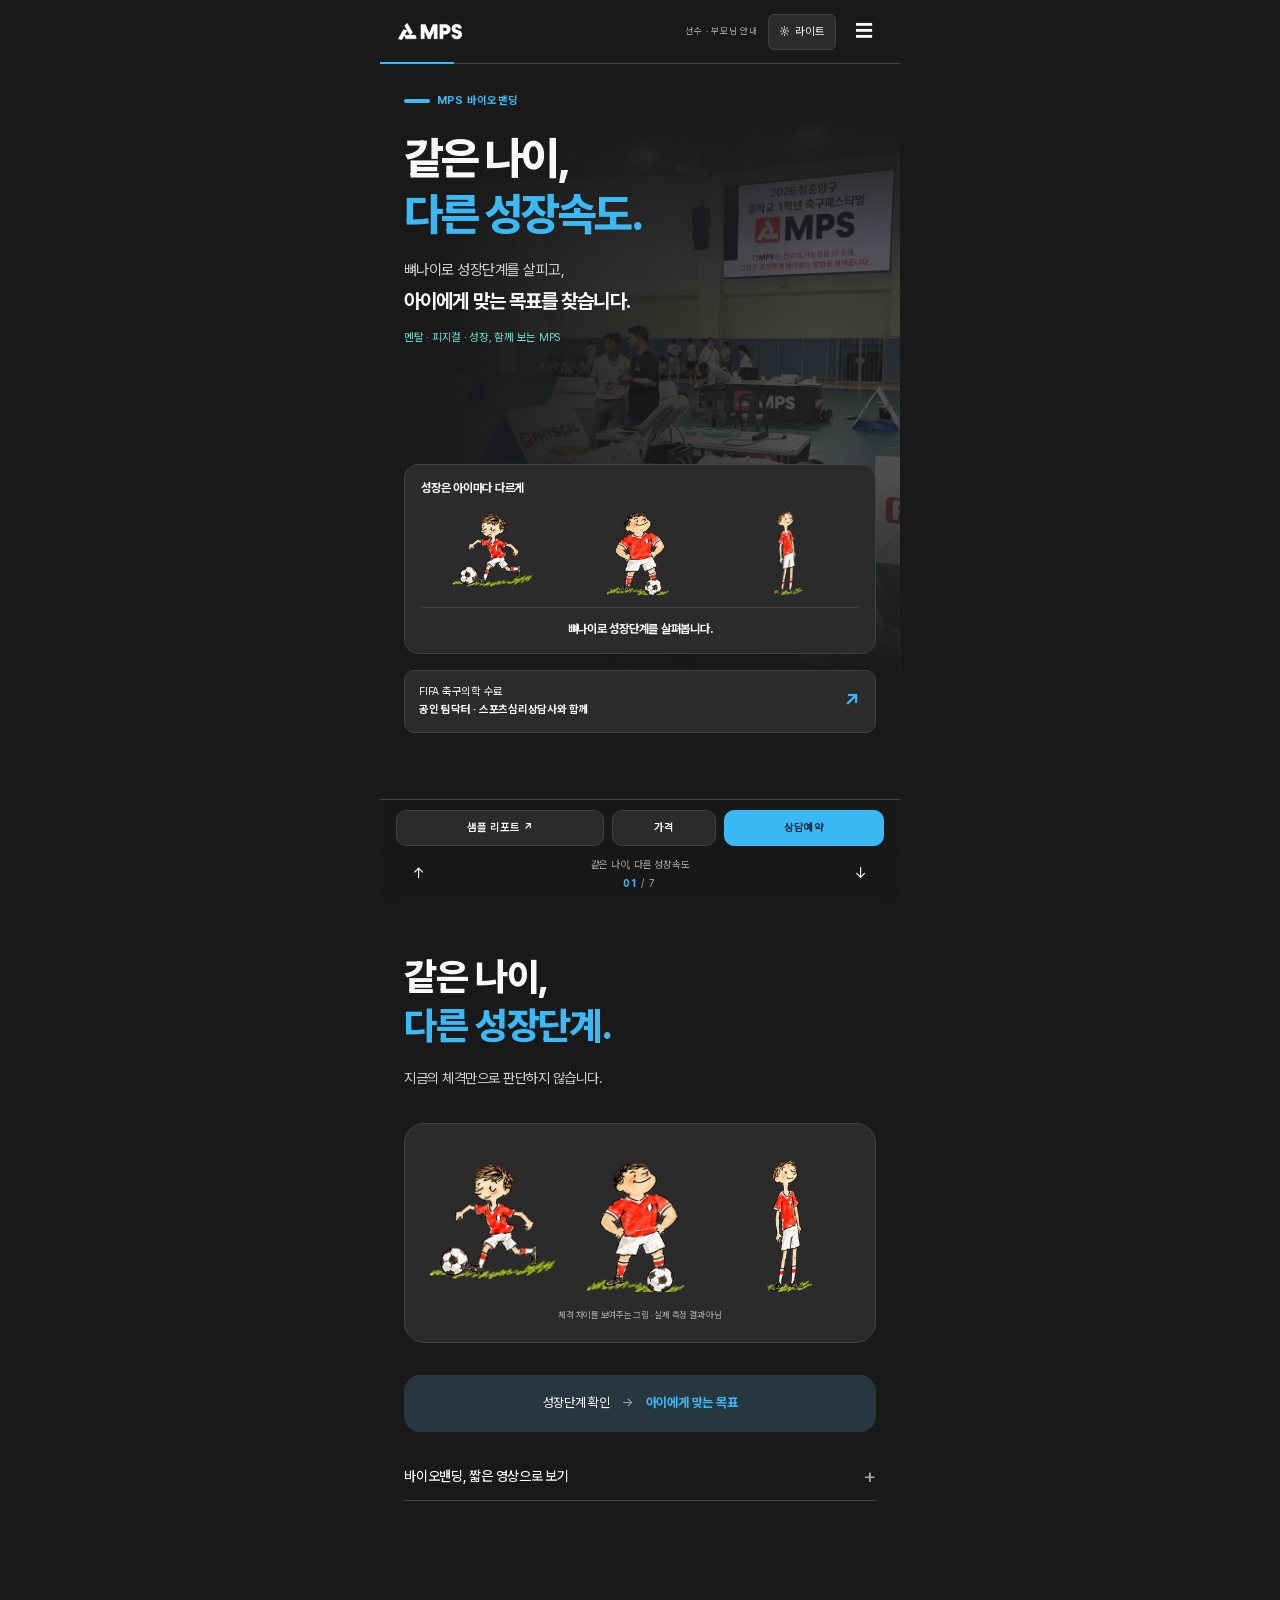
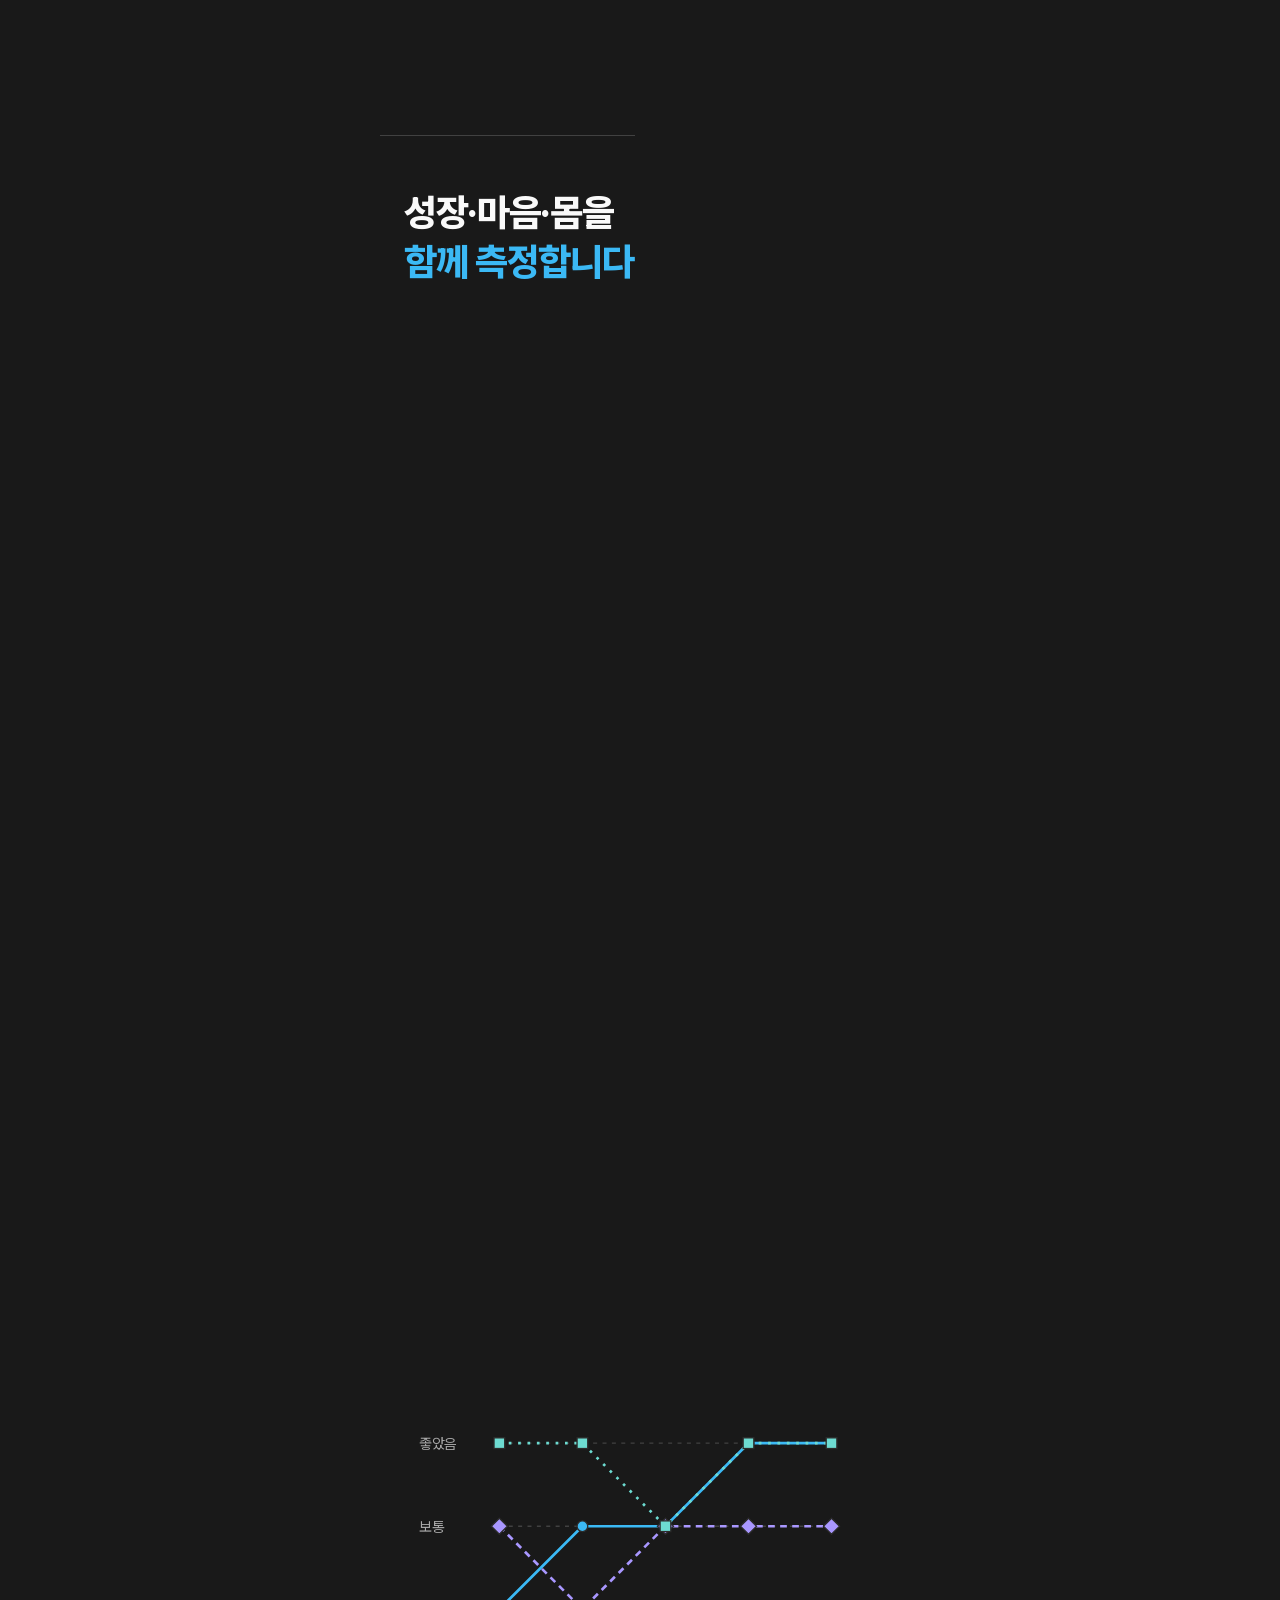
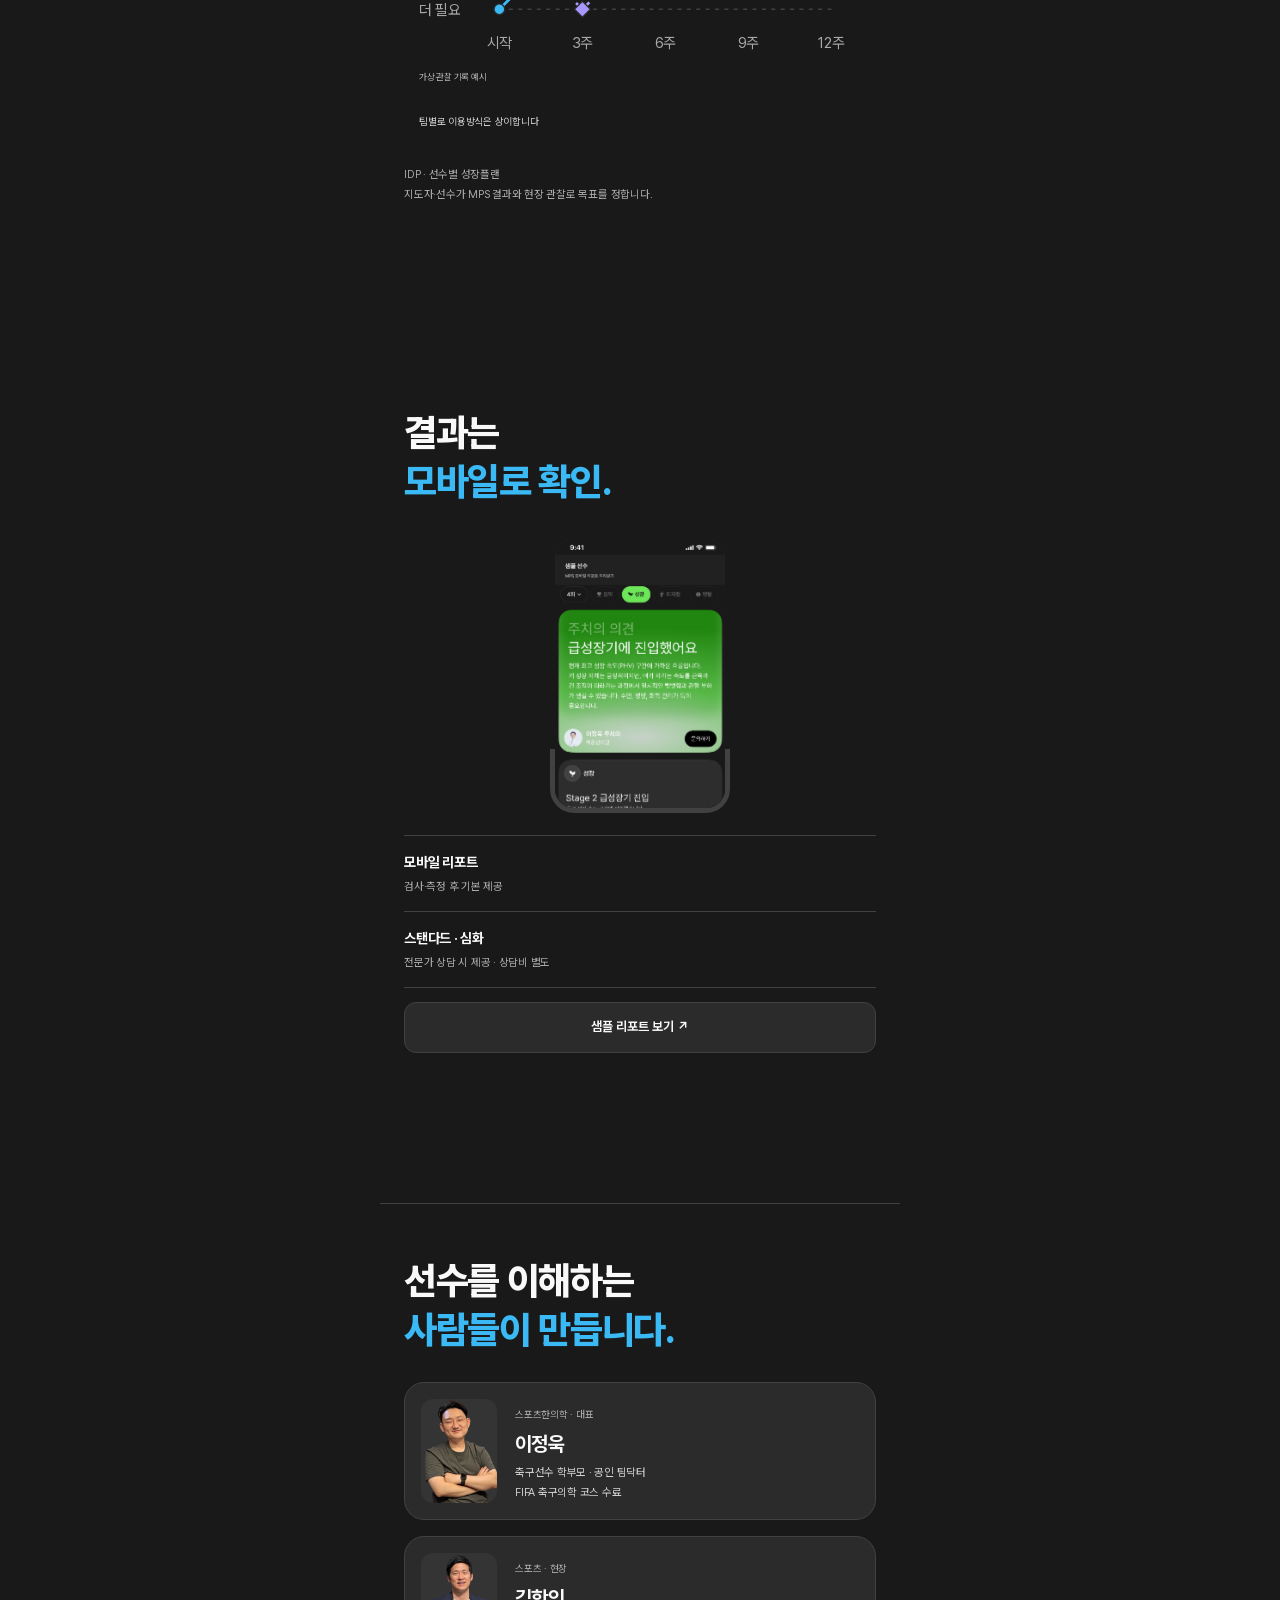
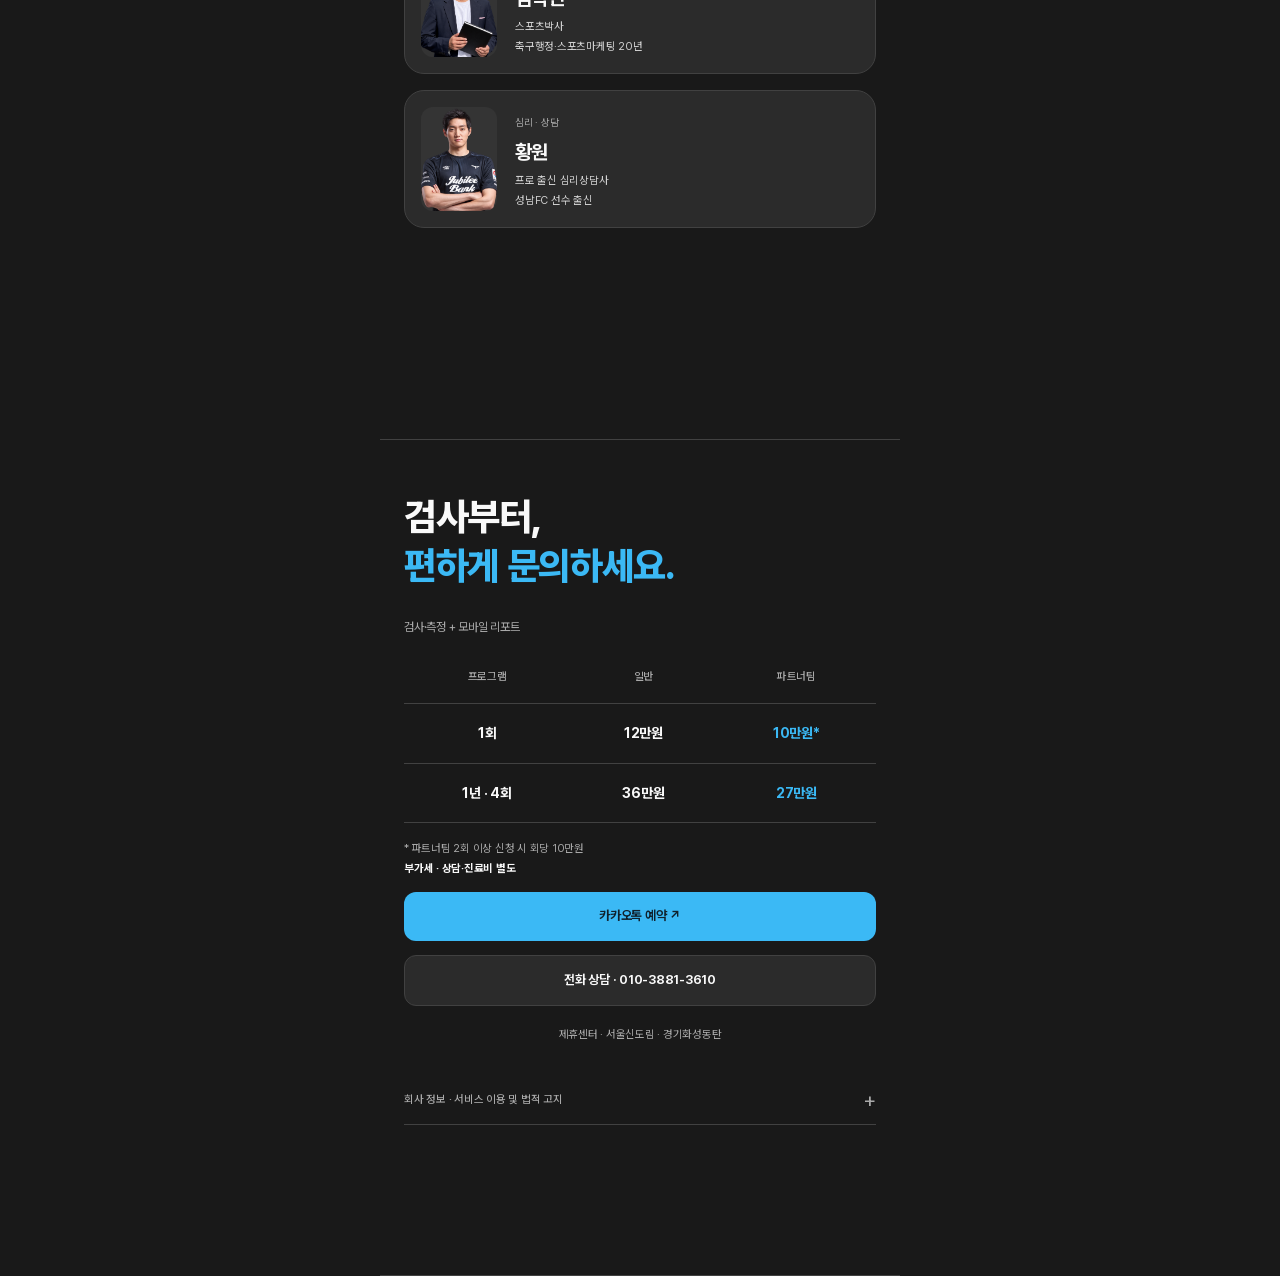
==== commit d92fb345: "Restore familiar photo-led cover in concise version" ====
--- a/index.html
+++ b/index.html
@@ -1,9 +1,25 @@
 <!doctype html>
-<html lang="ko" data-theme="dark"><head><meta charset="utf-8"><meta name="viewport" content="width=device-width,initial-scale=1,viewport-fit=cover"><meta name="theme-color" content="#191919"><meta name="description" content="MPS 바이오밴딩. 성장단계를 기준으로 멘탈과 피지컬 결과를 읽는 성장기 선수 종합관리 플랫폼."><title>MPS 바이오밴딩 · 부모님 안내</title><script src="assets/js/theme.js"></script><link rel="stylesheet" href="assets/css/main.css"><link rel="stylesheet" href="assets/css/reports.css"><link rel="stylesheet" href="assets/css/mps-sportsmps.css"><link rel="stylesheet" href="assets/css/pretendard.css"><link rel="stylesheet" href="assets/css/theme.css"><link rel="stylesheet" href="assets/css/simple.css"><script src="assets/js/navigation.js" defer></script><script src="assets/js/reports.js" defer></script><script src="assets/js/dialogs.js" defer></script><script src="assets/js/shorts.js" defer></script><script src="assets/js/simple.js" defer></script></head><body><a class="skip" href="#intro">본문으로 바로 가기</a><div class="book">
+<html lang="ko" data-theme="dark"><head><meta charset="utf-8"><meta name="viewport" content="width=device-width,initial-scale=1,viewport-fit=cover"><meta name="theme-color" content="#191919"><meta name="description" content="MPS 바이오밴딩. 성장단계를 기준으로 멘탈과 피지컬 결과를 읽는 성장기 선수 종합관리 플랫폼."><title>MPS 바이오밴딩 · 부모님 안내</title><script src="assets/js/theme.js"></script><link rel="stylesheet" href="assets/css/main.css"><link rel="stylesheet" href="assets/css/reports.css"><link rel="stylesheet" href="assets/css/mps-sportsmps.css"><link rel="stylesheet" href="assets/css/pretendard.css"><link rel="stylesheet" href="assets/css/theme.css"><link rel="stylesheet" href="assets/css/simple.css?v=20261009-2"><script src="assets/js/navigation.js" defer></script><script src="assets/js/reports.js" defer></script><script src="assets/js/dialogs.js" defer></script><script src="assets/js/shorts.js" defer></script><script src="assets/js/simple.js" defer></script></head><body><a class="skip" href="#intro">본문으로 바로 가기</a><div class="book">
 <header class="topbar"><a href="#intro" aria-label="첫 화면"><img src="assets/images/logo-black.png" alt="MPS" width="77" height="25"></a><span>선수 · 부모님 안내</span><button id="theme-toggle" type="button" aria-label="라이트 모드로 전환" aria-pressed="false"><span aria-hidden="true">☼</span><span class="theme-label">라이트</span></button><button id="menu-toggle" type="button" aria-label="목차 열기" aria-controls="contents" aria-expanded="false">☰</button></header><div class="reading-track" aria-hidden="true"><div id="reading-progress"></div></div><nav id="contents" aria-label="목차" hidden><a href="#intro">01 <span>MPS 바이오밴딩</span>↗</a><a href="#why">02 <span>왜 필요한가요</span>↗</a><a href="#check">03 <span>어떻게 검사하나요</span>↗</a><a href="#use">04 <span>결과는 어떻게 쓰나요</span>↗</a><a href="#reports">05 <span>리포트 보기</span>↗</a><a href="#people">06 <span>만든 사람들</span>↗</a><a href="#start">07 <span>가격 · 예약</span>↗</a></nav><main>
-<section class="page simple-intro" id="intro" data-title="MPS 바이오밴딩" aria-labelledby="title-intro"><p class="audience">10–15세 선수를 위한 종합관리 플랫폼</p>
-<div class="simple-triangle"><svg viewBox="0 0 320 320" aria-hidden="true"><path d="M160 78 50 250 270 250Z"/></svg><h1 id="title-intro">MPS<em>바이오밴딩</em></h1><div class="triangle-node node-s"><b>S</b><strong>성장단계</strong><small>뼈나이 · 성장속도</small></div><div class="triangle-node node-m"><b>M</b><strong>멘탈</strong></div><div class="triangle-node node-p"><b>P</b><strong>피지컬</strong></div></div>
-<p class="intro-point"><strong>성장단계를 기준으로,</strong><br>멘탈·피지컬 결과를 읽습니다.</p><div class="hero-photo"><img src="assets/images/field/assessment.jpg" alt="대회 현장에서 피지컬을 측정하는 선수들" width="1368" height="1824"><span>센터와 대회 현장에서</span></div></section>
+<section class="page cover" id="intro" data-title="같은 나이, 다른 성장속도" aria-labelledby="title-intro">
+<div class="eyebrow"><span class="orange-line"></span> MPS 바이오밴딩</div>
+<h1 id="title-intro">같은 나이,<br><em>다른 성장속도.</em></h1>
+<p class="lead cover-foundation">뼈나이로 성장단계를 살피고,<br><strong>아이에게 맞는 목표를 찾습니다.</strong></p>
+
+<p class="cover-platform">멘탈 · 피지컬 · 성장, 함께 보는 MPS</p>
+<figure class="cover-banding">
+<figcaption><strong>성장은 아이마다 다르게</strong></figcaption>
+<div class="banding-players banding-illustrations">
+<svg viewBox="20 275 270 270" role="img" aria-label="공을 차는 체격이 작은 축구선수 일러스트"><defs><clipPath id="intro-player-clip-1"><rect x="20" y="275" width="270" height="270"/></clipPath></defs><image clip-path="url(#intro-player-clip-1)" href="assets/images/illustrations/bio-banding-player-stages.png" width="1536" height="1024"/></svg>
+<svg viewBox="350 270 230 290" role="img" aria-label="공 옆에 서 있는 축구선수 일러스트"><defs><clipPath id="intro-player-clip-2"><rect x="350" y="270" width="230" height="290"/></clipPath></defs><image clip-path="url(#intro-player-clip-2)" href="assets/images/illustrations/bio-banding-player-stages.png" width="1536" height="1024"/></svg>
+<svg viewBox="700 173 135 407" role="img" aria-label="키가 큰 축구선수 일러스트"><defs><clipPath id="intro-player-clip-3"><rect x="700" y="173" width="135" height="407"/></clipPath></defs><image clip-path="url(#intro-player-clip-3)" href="assets/images/illustrations/bio-banding-player-stages.png" width="1536" height="1024"/></svg>
+</div>
+<p><strong>뼈나이로 성장단계를 살펴봅니다.</strong></p>
+</figure>
+<a class="cover-doctor" href="#people"><span>FIFA 축구의학 수료<br><strong>공인 팀닥터 · 스포츠심리상담사와 함께</strong></span><b aria-hidden="true">↗</b></a>
+
+
+</section>
 <section class="page" id="why" data-title="왜 필요한가요" aria-labelledby="title-why"><h2 id="title-why">같은 나이,<br><em>다른 성장단계.</em></h2><p class="lead">지금의 체격만으로 판단하지 않습니다.</p><figure class="simple-players"><div class="banding-players banding-illustrations">
 <svg viewBox="20 275 270 270" role="img" aria-label="공을 차는 체격이 작은 축구선수 일러스트"><defs><clipPath id="cover-player-clip-1"><rect x="20" y="275" width="270" height="270"/></clipPath></defs><image clip-path="url(#cover-player-clip-1)" href="assets/images/illustrations/bio-banding-player-stages.png" width="1536" height="1024"/></svg>
 <svg viewBox="350 270 230 290" role="img" aria-label="공 옆에 서 있는 축구선수 일러스트"><defs><clipPath id="cover-player-clip-2"><rect x="350" y="270" width="230" height="290"/></clipPath></defs><image clip-path="url(#cover-player-clip-2)" href="assets/images/illustrations/bio-banding-player-stages.png" width="1536" height="1024"/></svg>
@@ -30,7 +46,7 @@
 <div class="company-details"><p class="company-name">(주)주니어골든에이지</p><p><strong>사업자등록번호: 721-86-03995 | 대표: 이정욱</strong><br><strong>서울시 구로구 새말로 97 1층 47호</strong></p><p class="company-copyright"><strong>© 2026 JuniorGoldenAge Co., Ltd. All rights reserved.</strong></p></div>
 <div class="service-notice"><h3>서비스 이용 및 법적 고지</h3><p>(주)주니어골든에이지는 의료기관이 아니며, 소프트웨어 개발 및 정보제공업을 영위하는 IT 기업입니다.</p><p>MPS는 제휴 의료기관에서 측정한 검사 수치를 연동 받아 통계 및 시각화 정보를 제공하는 구독형 SaaS 플랫폼입니다.</p><p>MPS 플랫폼에서 제공하는 분석 결과는 참고용 기초 데이터이며, 의료기관의 의학적 진단, 처방 및 치료를 대신하지 않습니다.</p></div>
 </footer></details></section></main>
-<div class="compact-dock"><div class="dock-actions"><button id="sample-open" type="button">샘플 리포트 ↗</button><button id="pricing-open" type="button">가격</button><button id="booking-open" type="button">상담예약</button></div><nav class="bottom-nav" aria-label="페이지 넘기기"><button id="prev" type="button" aria-label="이전 페이지">↑</button><div><span id="page-name">MPS 바이오밴딩</span><span class="page-count"><b id="page-number">01</b> / <span id="page-total">07</span></span></div><button id="next" type="button" aria-label="다음 페이지">↓</button></nav></div>
+<div class="compact-dock"><div class="dock-actions"><button id="sample-open" type="button">샘플 리포트 ↗</button><button id="pricing-open" type="button">가격</button><button id="booking-open" type="button">상담예약</button></div><nav class="bottom-nav" aria-label="페이지 넘기기"><button id="prev" type="button" aria-label="이전 페이지">↑</button><div><span id="page-name">같은 나이, 다른 성장속도</span><span class="page-count"><b id="page-number">01</b> / <span id="page-total">07</span></span></div><button id="next" type="button" aria-label="다음 페이지">↓</button></nav></div>
 <dialog id="sample-dialog" aria-labelledby="sample-dialog-title" aria-describedby="sample-description">
 <div class="sample-shell">
 <header class="sample-header"><div><h2 id="sample-dialog-title">샘플 리포트</h2></div><button id="sample-close" type="button" aria-label="샘플 리포트 닫기" autofocus>×</button></header>
--- a/assets/css/simple.css
+++ b/assets/css/simple.css
@@ -1 +1,4 @@
 :root{--bottom:112px}html{scroll-snap-type:y mandatory;scroll-padding-top:64px;scroll-behavior:smooth}.book{max-width:520px}.page{min-height:calc(100svh - 64px);padding:34px 24px 150px;scroll-snap-align:start;scroll-snap-stop:always;display:block;position:relative}.page h2{font-size:clamp(28px,8vw,38px);line-height:1.3}.page>.lead{font-size:14px;line-height:1.7;margin-top:16px;color:var(--body)}.page .small-note{font-size:11px;color:var(--muted);line-height:1.8;margin-top:16px}.simple-intro{padding-top:24px}.audience{text-align:center;font-size:11px;color:var(--muted)}.simple-triangle{height:310px;position:relative;margin:22px 6px 0}.simple-triangle>svg{width:100%;height:100%;fill:none;stroke:var(--line);stroke-width:1.5}.simple-triangle h1{position:absolute;top:143px;left:50%;transform:translate(-50%,-50%);text-align:center;font-size:30px;line-height:1.25;width:160px;margin:0}.simple-triangle h1 em{display:block;font-size:25px;color:var(--orange)}.triangle-node{position:absolute;text-align:center;width:116px}.triangle-node b{display:grid;place-items:center;width:40px;height:40px;border-radius:50%;border:1px solid var(--line);background:var(--surface);font-size:22px;margin:0 auto 6px}.triangle-node strong{display:block;font-size:14px}.triangle-node small{display:block;font-size:9px;color:var(--muted);margin-top:4px}.node-s{top:-4px;left:50%;transform:translateX(-50%)}.node-s b{color:var(--sand)}.node-m{bottom:8px;left:0}.node-m b{color:var(--violet)}.node-p{bottom:8px;right:0}.node-p b{color:var(--orange)}.intro-point{text-align:center;font-size:16px;line-height:1.8;margin-top:12px;color:var(--body)}.intro-point strong{color:var(--ink)}.hero-photo{position:relative;height:145px;overflow:hidden;border-radius:16px;margin-top:26px}.hero-photo img{width:100%;height:100%;object-fit:cover;object-position:50% 58%}.hero-photo:after{content:'';position:absolute;inset:0;background:linear-gradient(transparent,#0008)}.hero-photo span{position:absolute;bottom:14px;left:16px;z-index:1;font-size:11px;color:white}.simple-players{margin:32px 0;padding:20px 16px;background:var(--surface);border:1px solid var(--line);border-radius:20px}.simple-players .banding-illustrations>svg{height:132px}.simple-players figcaption{font-size:9px;color:var(--muted);text-align:center;margin-top:16px}.simple-flow{display:flex;justify-content:center;align-items:center;gap:12px;font-size:13px;padding:18px 10px;background:var(--warm);border-radius:16px}.simple-flow i{color:var(--muted);font-style:normal}.simple-flow strong{color:var(--orange)}.shorts-details{margin-top:20px}.shorts-details .shorts-player{margin:12px auto 24px;width:160px}.check-photo{width:100%;height:150px;object-fit:cover;object-position:50% 55%;border-radius:18px;margin-top:24px}.check-list{display:grid;gap:0;margin-top:18px}.check-list article{display:flex;align-items:center;gap:16px;padding:15px 0;border-bottom:1px solid var(--line)}.check-list article>span{width:42px;height:42px;display:grid;place-items:center;background:var(--surface);border-radius:12px;font-size:22px;font-weight:800}.s{color:var(--sand)}.m{color:var(--violet)}.p{color:var(--orange)}.check-list h3{font-size:15px;margin:0 0 4px}.check-list p{font-size:11px;color:var(--muted)}.visit-flow{display:flex;gap:10px;align-items:center;justify-content:space-between;margin-top:24px;font-size:11px}.visit-flow i{font-style:normal;color:var(--orange)}.goal-flow{display:grid;grid-template-columns:repeat(3,1fr);gap:8px;margin:28px 0 20px}.goal-flow span{text-align:center;padding:16px 6px;background:var(--surface);border-radius:15px;font-size:12px}.goal-flow b{display:block;font-size:10px;color:var(--orange);margin-bottom:7px}.idp-chart-card{padding:18px 14px}.idp-chart-heading h3{font-size:17px}.idp-goal-legend{font-size:10px;gap:10px}.idp-chart-message{font-size:10px}.result-phone{margin:26px auto 20px;width:180px;height:280px;overflow:auto;border-radius:24px;border:5px solid var(--line);background:var(--surface);overscroll-behavior:contain}.result-phone img{display:block;width:100%;height:auto}.report-levels{border-top:1px solid var(--line);margin-top:22px}.report-levels>div{padding:15px 0;border-bottom:1px solid var(--line)}.report-levels strong{display:block;font-size:14px}.report-levels span{display:block;font-size:11px;color:var(--muted);margin-top:5px}.outline-button,.primary-button{display:flex;justify-content:center;align-items:center;width:100%;padding:14px;min-height:48px;border-radius:12px;font-size:13px;font-weight:650;margin-top:14px;text-decoration:none}.outline-button{border:1px solid var(--line);color:var(--ink);background:var(--surface)}.primary-button{border:0;background:var(--orange);color:var(--button-ink)}.people-list{display:grid;gap:16px;margin-top:28px}.people-list article{display:flex;align-items:center;gap:18px;background:var(--surface);border:1px solid var(--line);border-radius:20px;padding:16px}.people-list img{width:76px;height:104px;object-fit:cover;object-position:top;border-radius:12px;background:var(--surface2)}.people-list span{font-size:10px;color:var(--muted)}.people-list h3{font-size:20px;margin:6px 0}.people-list p{font-size:11px;color:var(--body);line-height:1.8}.simple-prices{width:100%;border-collapse:collapse;margin-top:28px;font-size:14px;text-align:center}.simple-prices caption{font-size:12px;text-align:left;color:var(--muted);padding-bottom:12px}.simple-prices th,.simple-prices td{padding:18px 6px;border-bottom:1px solid var(--line)}.simple-prices thead th{font-size:11px;color:var(--muted);font-weight:500}.simple-prices tbody td{font-weight:700}.simple-prices tbody td:last-child{color:var(--orange)}.center-note{font-size:11px;color:var(--muted);text-align:center;margin-top:20px}.legal{margin-top:32px}.legal summary{font-size:11px;color:var(--muted)}.compact-dock{position:fixed;bottom:0;left:50%;transform:translateX(-50%);width:100%;max-width:520px;z-index:20;background:color-mix(in srgb,var(--bg) 90%,transparent);backdrop-filter:blur(18px);border-top:1px solid var(--line)}.dock-actions{display:grid;grid-template-columns:1.3fr .65fr 1fr;gap:8px;padding:10px 16px 0}.dock-actions button{border:1px solid var(--line);border-radius:10px;min-height:36px;background:var(--surface);color:var(--ink);font-size:11px;font-weight:650}.dock-actions #booking-open{background:var(--orange);color:var(--button-ink);border-color:var(--orange)}.compact-dock .bottom-nav{position:static;transform:none;background:transparent;border:0;min-height:54px;padding:4px 16px calc(4px + env(safe-area-inset-bottom))}.bottom-nav>button{min-width:46px}.quick-open .compact-dock,.samples-open .compact-dock,.menu-open .compact-dock{visibility:hidden}.quick-dialog{max-width:480px;width:calc(100% - 24px);max-height:85dvh;overflow-y:auto;padding:0}.quick-dialog-header{position:sticky;top:0;z-index:1;padding:18px;background:var(--bg);display:flex;align-items:center;justify-content:space-between}.quick-dialog-header h2{font-size:22px}.quick-dialog-body{padding:20px}.quick-dialog-body>p{font-size:12px}.sample-header h2{font-size:23px}#sample-dialog{font-family:Pretendard,sans-serif}body{font-family:Pretendard,sans-serif}#contents{padding:24px 22px}.topbar>span{font-size:9px}.topbar #menu-toggle{font-size:18px}.page:focus{outline:none}@media(max-width:359px){.page{padding:28px 20px 140px}.simple-triangle{height:280px;margin-left:0;margin-right:0}.simple-triangle h1{top:135px;font-size:27px}.simple-triangle h1 em{font-size:23px}.triangle-node{width:105px}.intro-point{font-size:14px}.hero-photo{height:118px;margin-top:20px}.simple-players{padding:16px 8px}.simple-players .banding-illustrations>svg{height:116px}.people-list article{gap:12px;padding:12px}.people-list img{width:66px;height:94px}.people-list p{font-size:10px}.simple-flow{font-size:11px;gap:8px}.idp-goal-legend{gap:6px;font-size:9px}}@media(prefers-reduced-motion:reduce){html{scroll-behavior:auto;scroll-snap-type:y proximity}}@media print{.compact-dock,.topbar,.reading-track,#contents{display:none!important}.page{min-height:0;padding:24px;break-after:page}.book{max-width:none}}
+
+/* Familiar parent-facing cover, with space for the field photo. */
+.cover{padding-top:28px}.cover .eyebrow{font-size:11px;color:var(--orange);letter-spacing:.02em}.cover .cover-foundation{font-size:15px}.cover .cover-banding{margin-top:clamp(90px,13svh,120px)}.cover .cover-doctor{margin-top:16px}.cover::before{max-height:76%}
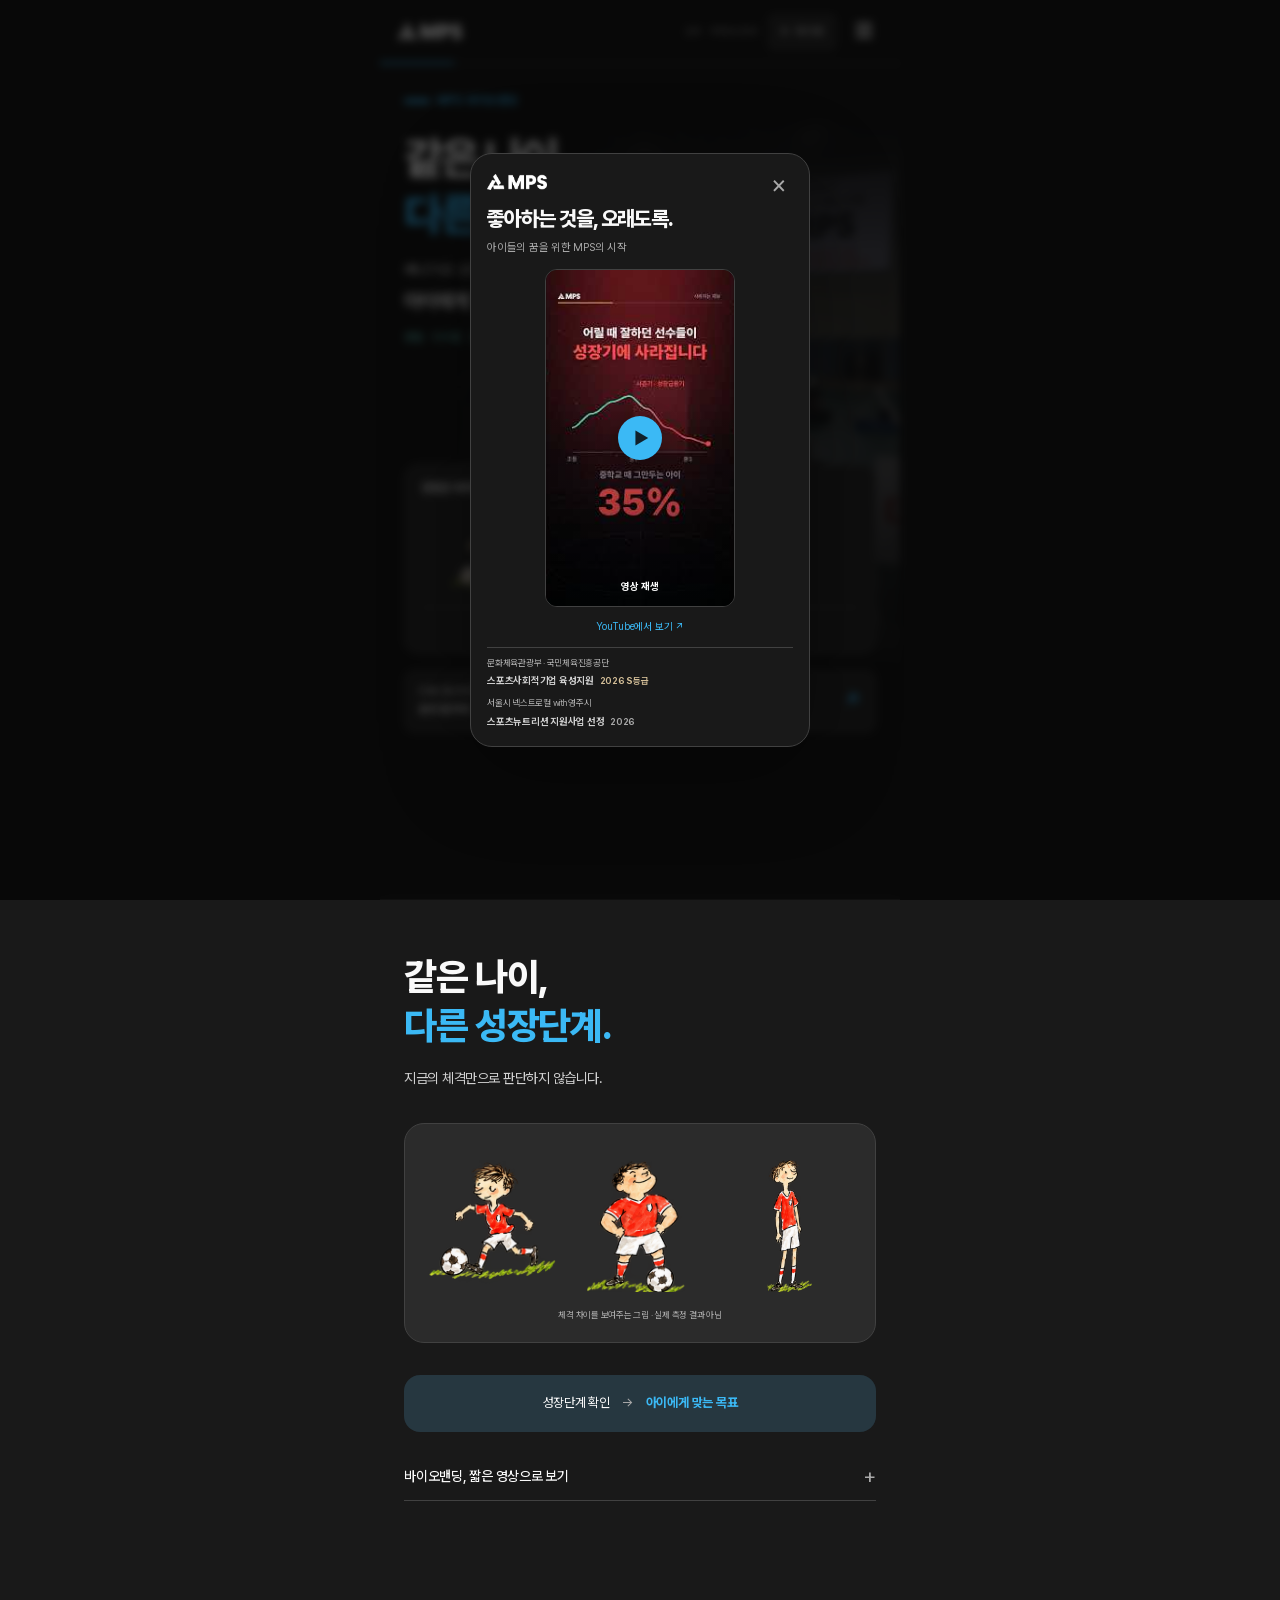
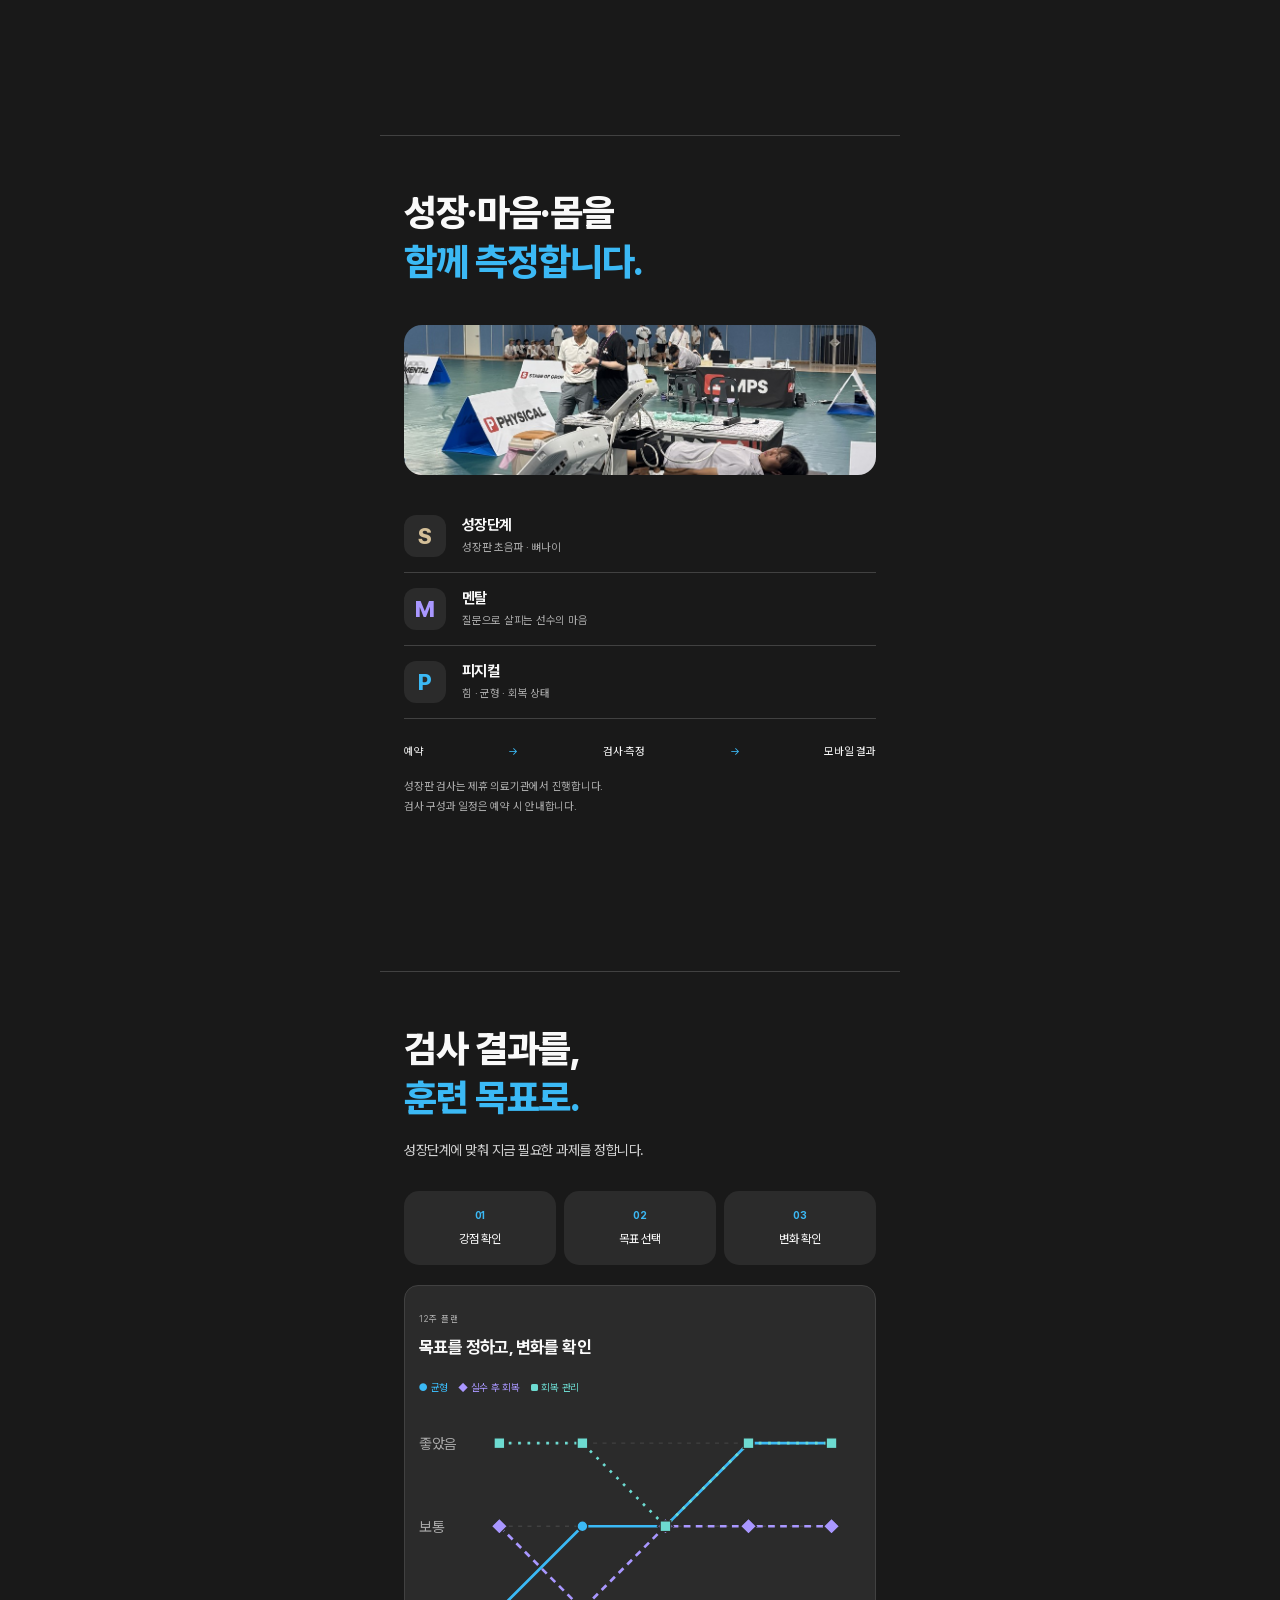
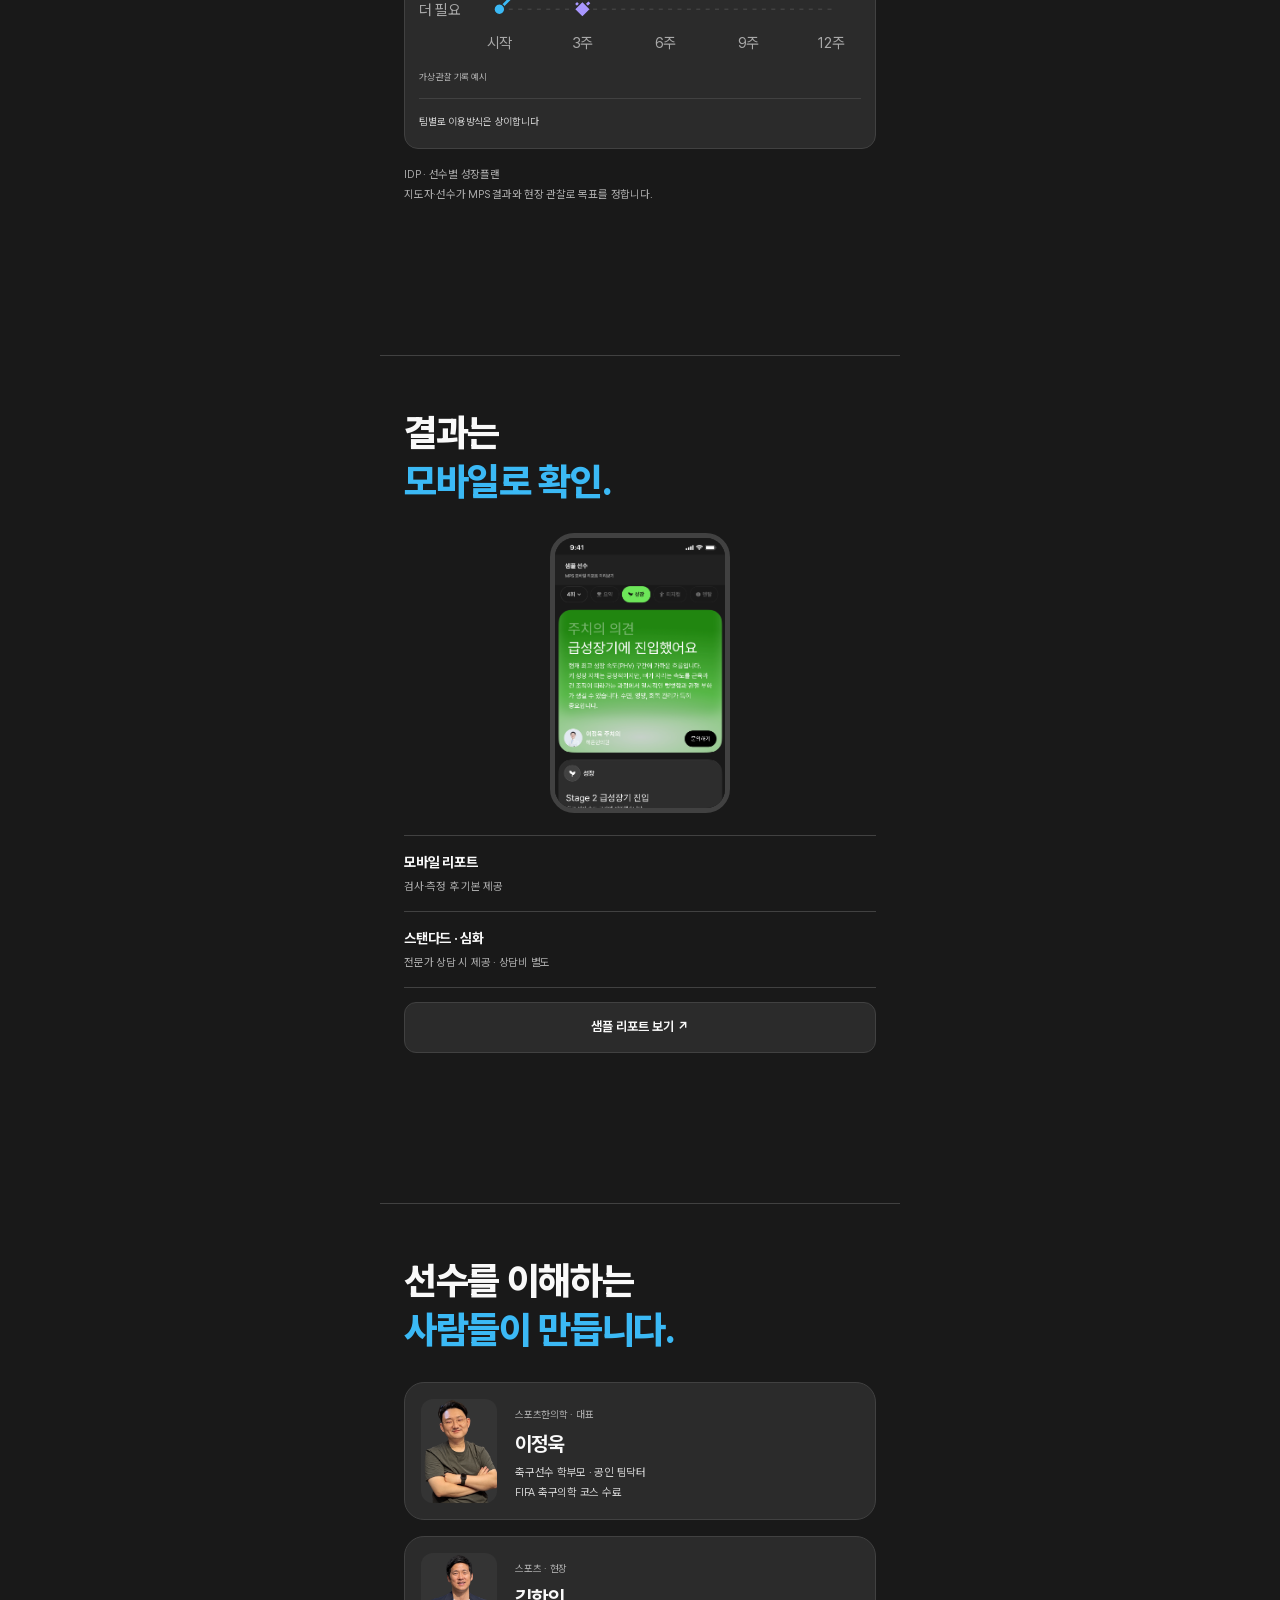
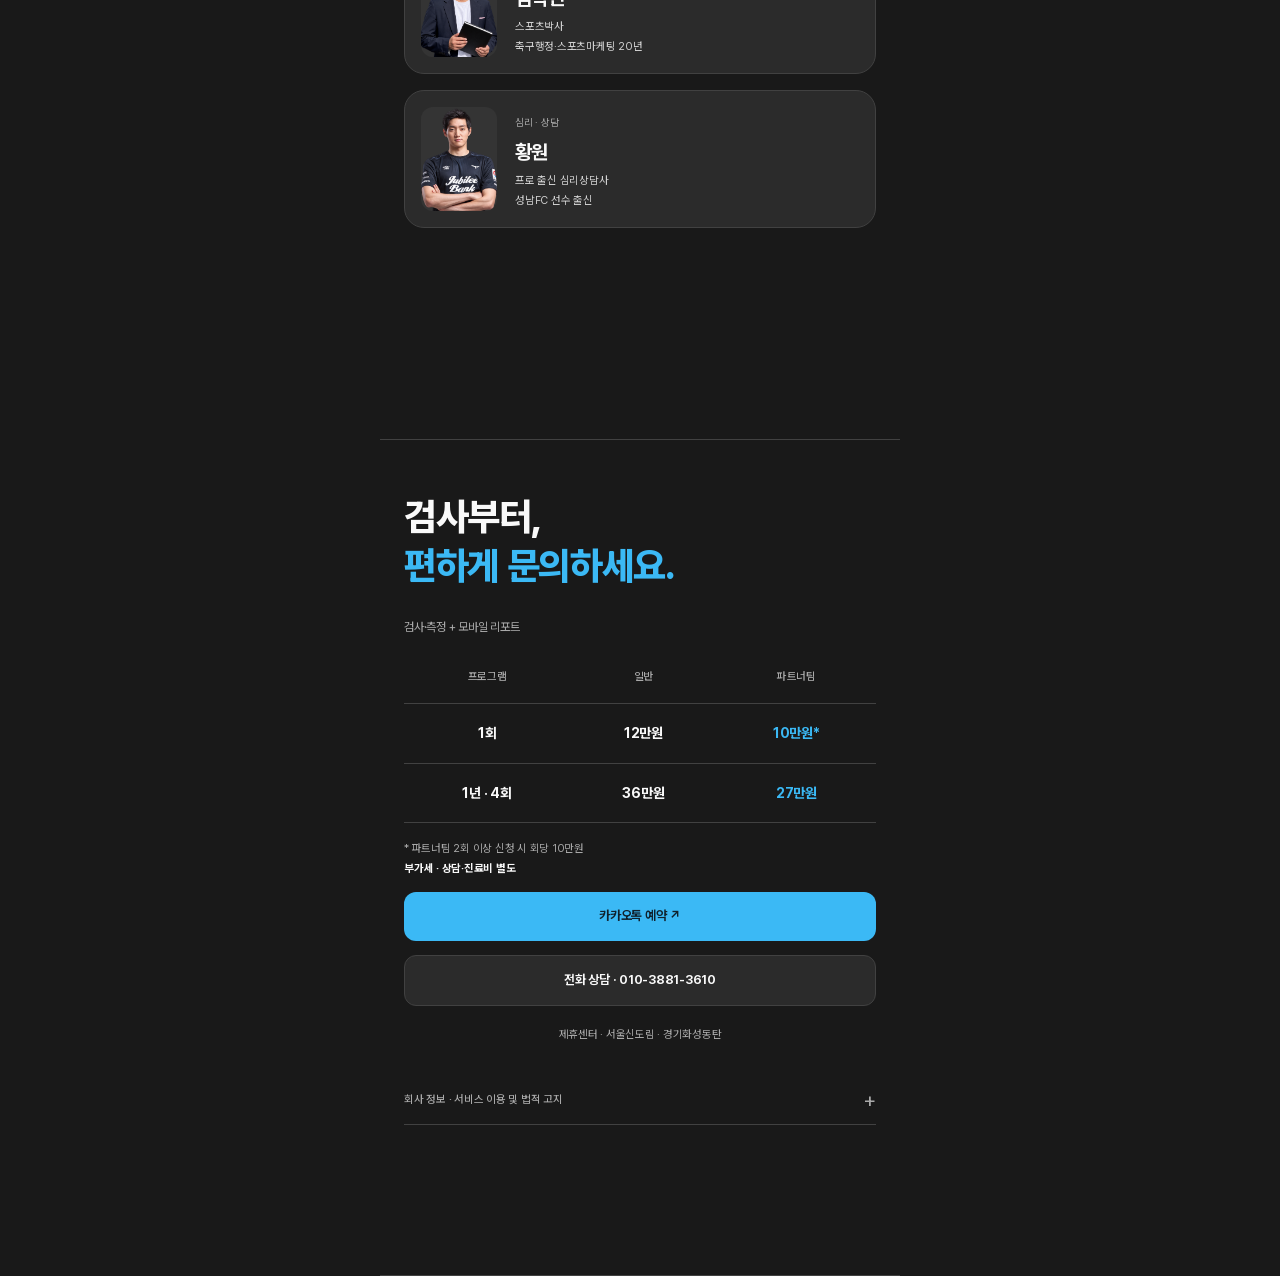
==== commit bb70f540: "Apply original introduction video popup to concise guide" ====
--- a/index.html
+++ b/index.html
@@ -87,4 +87,17 @@
 </div>
 </dialog>
 <dialog class="quick-dialog" id="booking-dialog" aria-labelledby="booking-title"><div class="quick-dialog-header"><h2 id="booking-title">상담 · 예약</h2><button class="quick-close" type="button" aria-label="상담예약 닫기">×</button></div><div class="quick-dialog-body"><p>아이의 나이·학년과 궁금한 점을 알려주세요.</p><a class="primary-button" href="https://pf.kakao.com/_YlxoxhX" target="_blank" rel="noopener noreferrer">카카오톡 예약 ↗</a><a class="outline-button" href="tel:01038813610">전화 · 010-3881-3610</a><p class="small-note">서울신도림 · 경기화성동탄</p></div></dialog>
-<dialog class="quick-dialog" id="pricing-dialog" aria-labelledby="pricing-title"><div class="quick-dialog-header"><h2 id="pricing-title">검사·측정 가격</h2><button class="quick-close" type="button" aria-label="가격 안내 닫기">×</button></div><div class="quick-dialog-body"><table class="simple-prices"><caption>검사·측정 + 모바일 리포트</caption><thead><tr><th scope="col">프로그램</th><th scope="col">일반</th><th scope="col">파트너팀</th></tr></thead><tbody><tr><th scope="row">1회</th><td>12만원</td><td>10만원*</td></tr><tr><th scope="row">1년 · 4회</th><td>36만원</td><td>27만원</td></tr></tbody></table><p class="small-note">파트너팀은 2회 이상 신청 시 회당 10만원.<br>모바일 리포트 기본 제공.<br><strong>부가세 · 상담·진료비 별도</strong></p><button id="pricing-book" class="primary-button" type="button">상담예약 ↗</button></div></dialog></div></body></html>+<dialog class="quick-dialog" id="pricing-dialog" aria-labelledby="pricing-title"><div class="quick-dialog-header"><h2 id="pricing-title">검사·측정 가격</h2><button class="quick-close" type="button" aria-label="가격 안내 닫기">×</button></div><div class="quick-dialog-body"><table class="simple-prices"><caption>검사·측정 + 모바일 리포트</caption><thead><tr><th scope="col">프로그램</th><th scope="col">일반</th><th scope="col">파트너팀</th></tr></thead><tbody><tr><th scope="row">1회</th><td>12만원</td><td>10만원*</td></tr><tr><th scope="row">1년 · 4회</th><td>36만원</td><td>27만원</td></tr></tbody></table><p class="small-note">파트너팀은 2회 이상 신청 시 회당 10만원.<br>모바일 리포트 기본 제공.<br><strong>부가세 · 상담·진료비 별도</strong></p><button id="pricing-book" class="primary-button" type="button">상담예약 ↗</button></div></dialog></div><dialog class="selection-notice video-notice" id="selection-notice" aria-labelledby="selection-title" aria-describedby="selection-description">
+<button type="button" class="selection-close" aria-label="영상 안내 닫기">×</button>
+<div class="notice-identity"><img src="assets/images/logo-black.png" alt="MPS" width="77" height="25"></div>
+<h2 id="selection-title">좋아하는 것을, 오래도록.</h2>
+<p id="selection-description">아이들의 꿈을 위한 MPS의 시작</p>
+<div class="shorts-player" id="notice-shorts-player"><button type="button" class="shorts-play" id="notice-shorts-play" aria-label="MPS 프로젝트 소개 쇼츠 재생" autofocus><img src="assets/images/video/bio-banding-shorts.jpg" alt="MPS 바이오밴딩 소개 영상" width="480" height="360"><span class="shorts-play-icon" aria-hidden="true">▶</span><span class="shorts-play-label">영상 재생</span></button></div>
+<a class="shorts-youtube" href="https://youtube.com/shorts/2czTwDPOxnk?feature=shared" target="_blank" rel="noopener noreferrer">YouTube에서 보기 ↗</a>
+<div class="notice-support" aria-label="2026 지원사업 선정">
+<div><p>문화체육관광부 · 국민체육진흥공단</p><p class="notice-support-title">스포츠사회적기업 육성지원 <span class="notice-support-grade">2026 S등급</span></p></div>
+<div><p>서울시 넥스트로컬 <span>with 영주시</span></p><p class="notice-support-title">스포츠뉴트리션 지원사업 선정 <span class="notice-support-year">2026</span></p></div>
+</div>
+</dialog>
+<script src="assets/js/notice.js?v=20261009-6" defer></script>
+</body></html>
--- a/assets/css/simple.css
+++ b/assets/css/simple.css
@@ -2,3 +2,5 @@
 
 /* Familiar parent-facing cover, with space for the field photo. */
 .cover{padding-top:28px}.cover .eyebrow{font-size:11px;color:var(--orange);letter-spacing:.02em}.cover .cover-foundation{font-size:15px}.cover .cover-banding{margin-top:clamp(90px,13svh,120px)}.cover .cover-doctor{margin-top:16px}.cover::before{max-height:76%}
+
+body.notice-open .compact-dock{visibility:hidden}
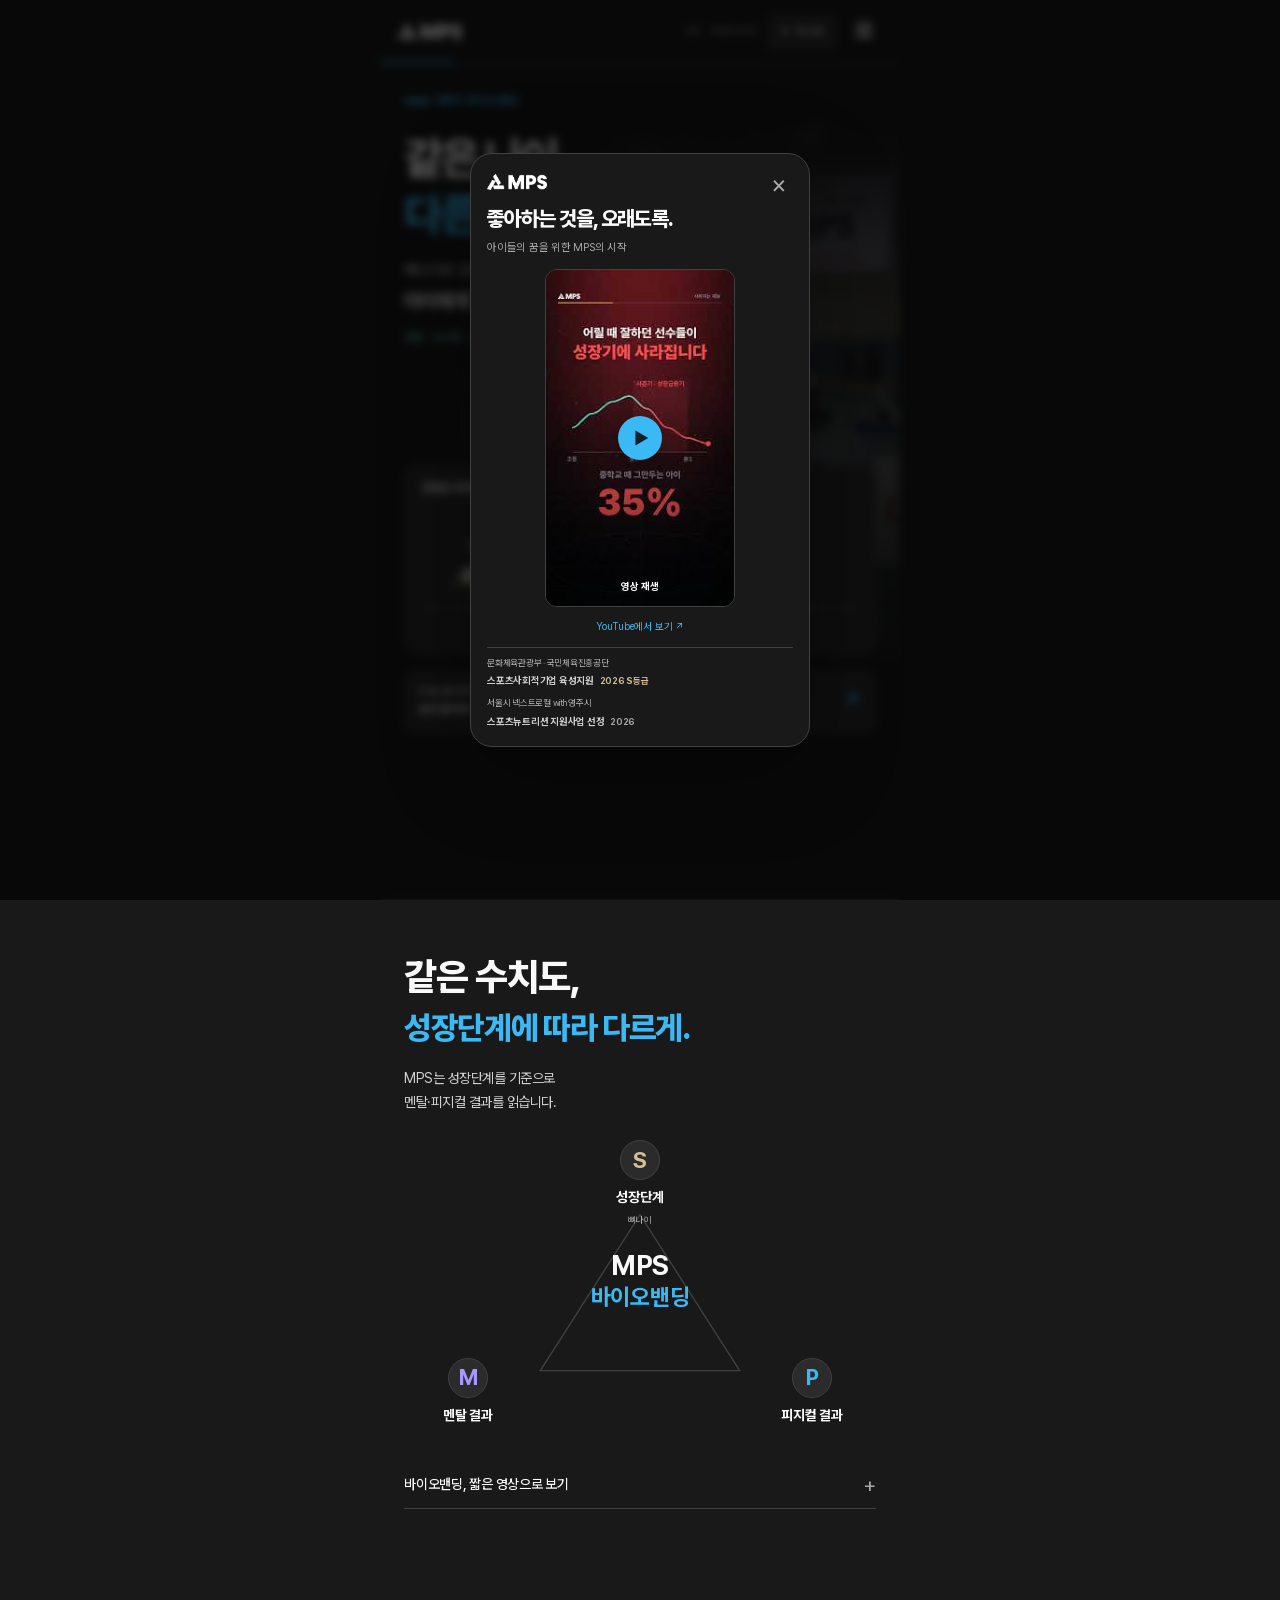
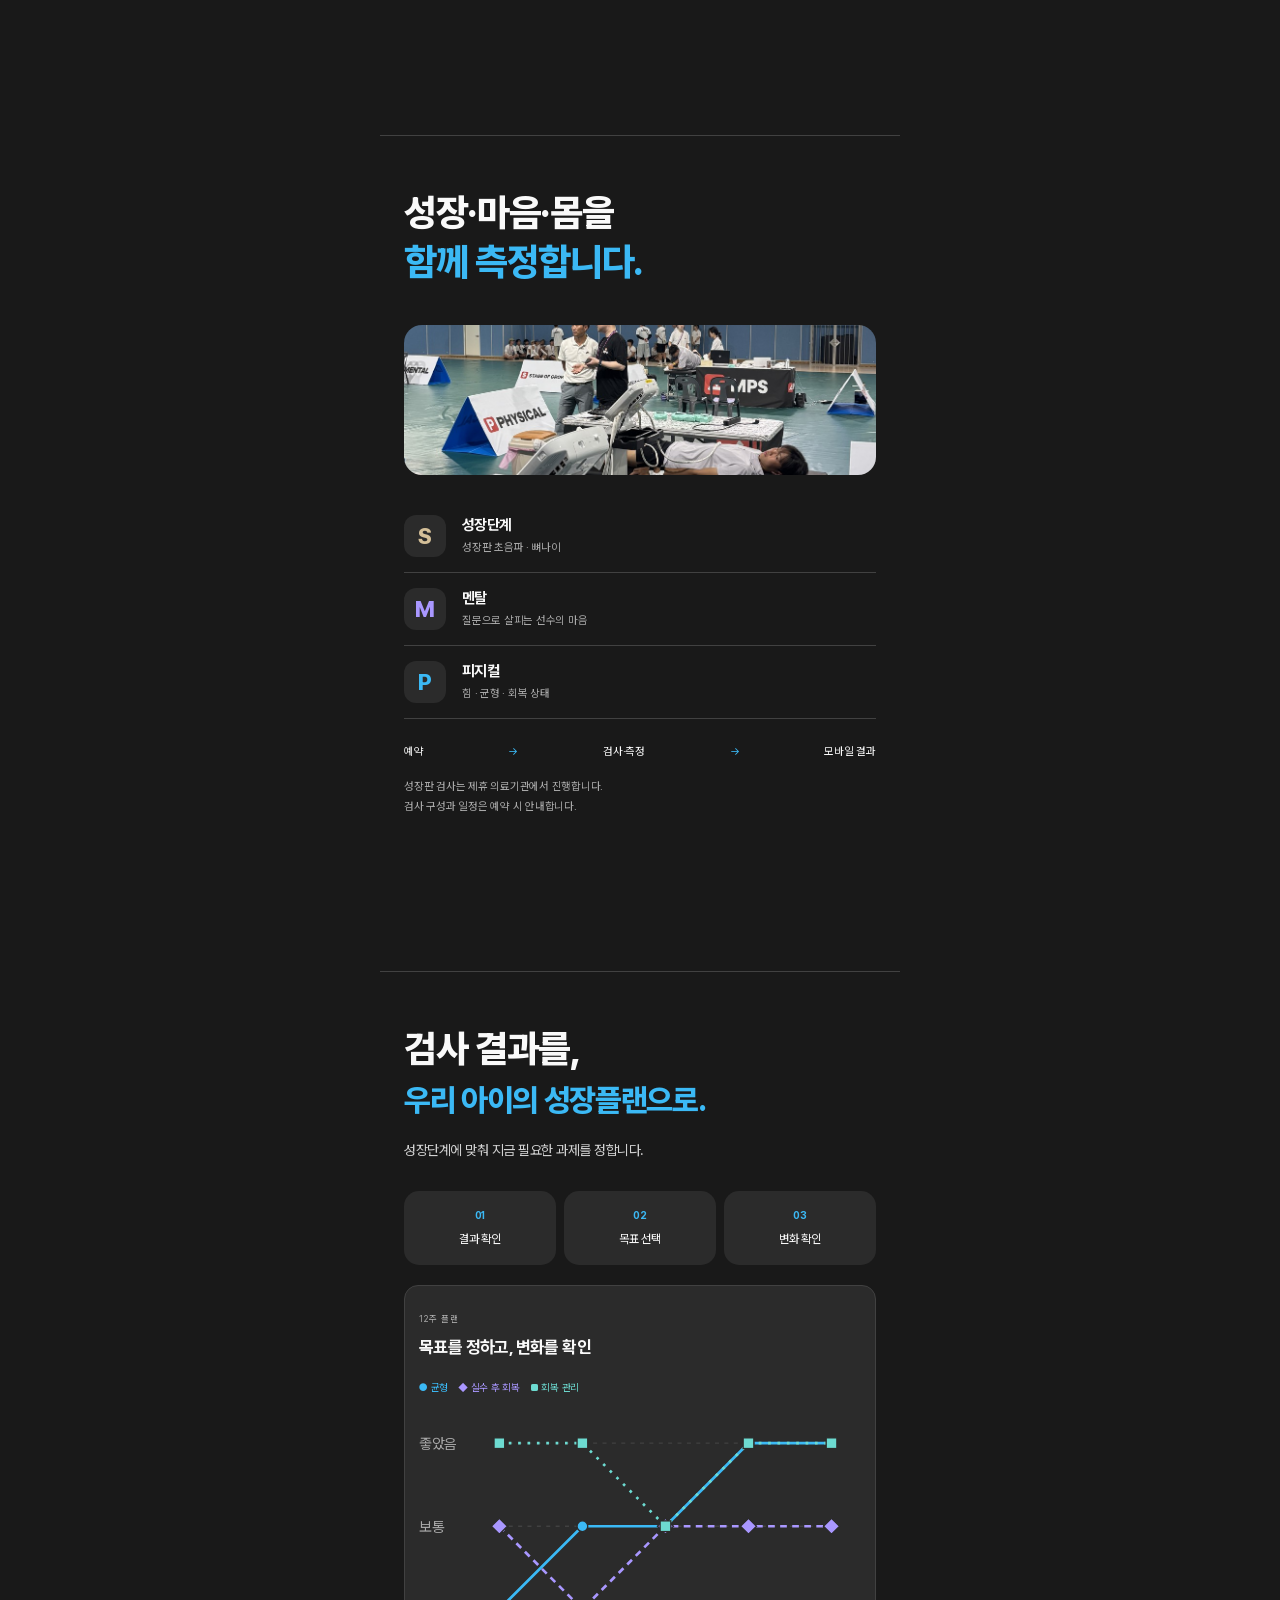
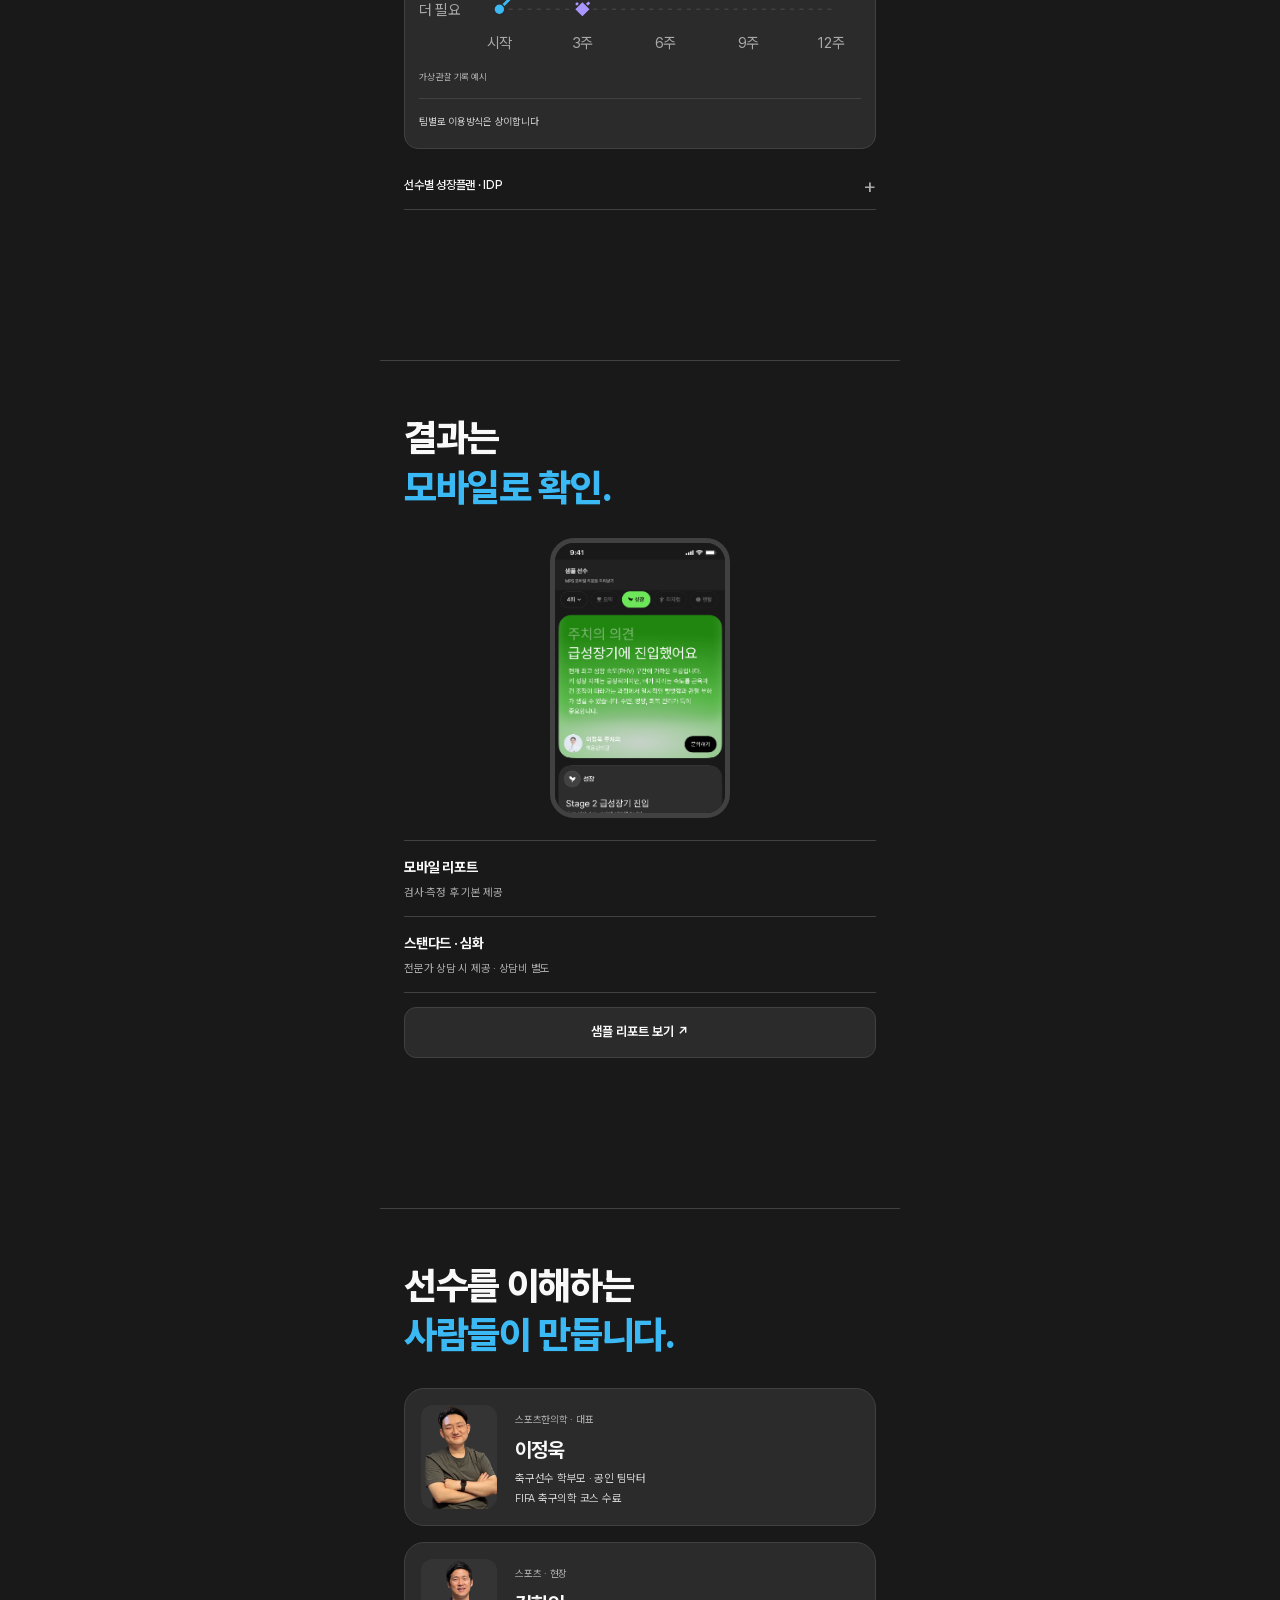
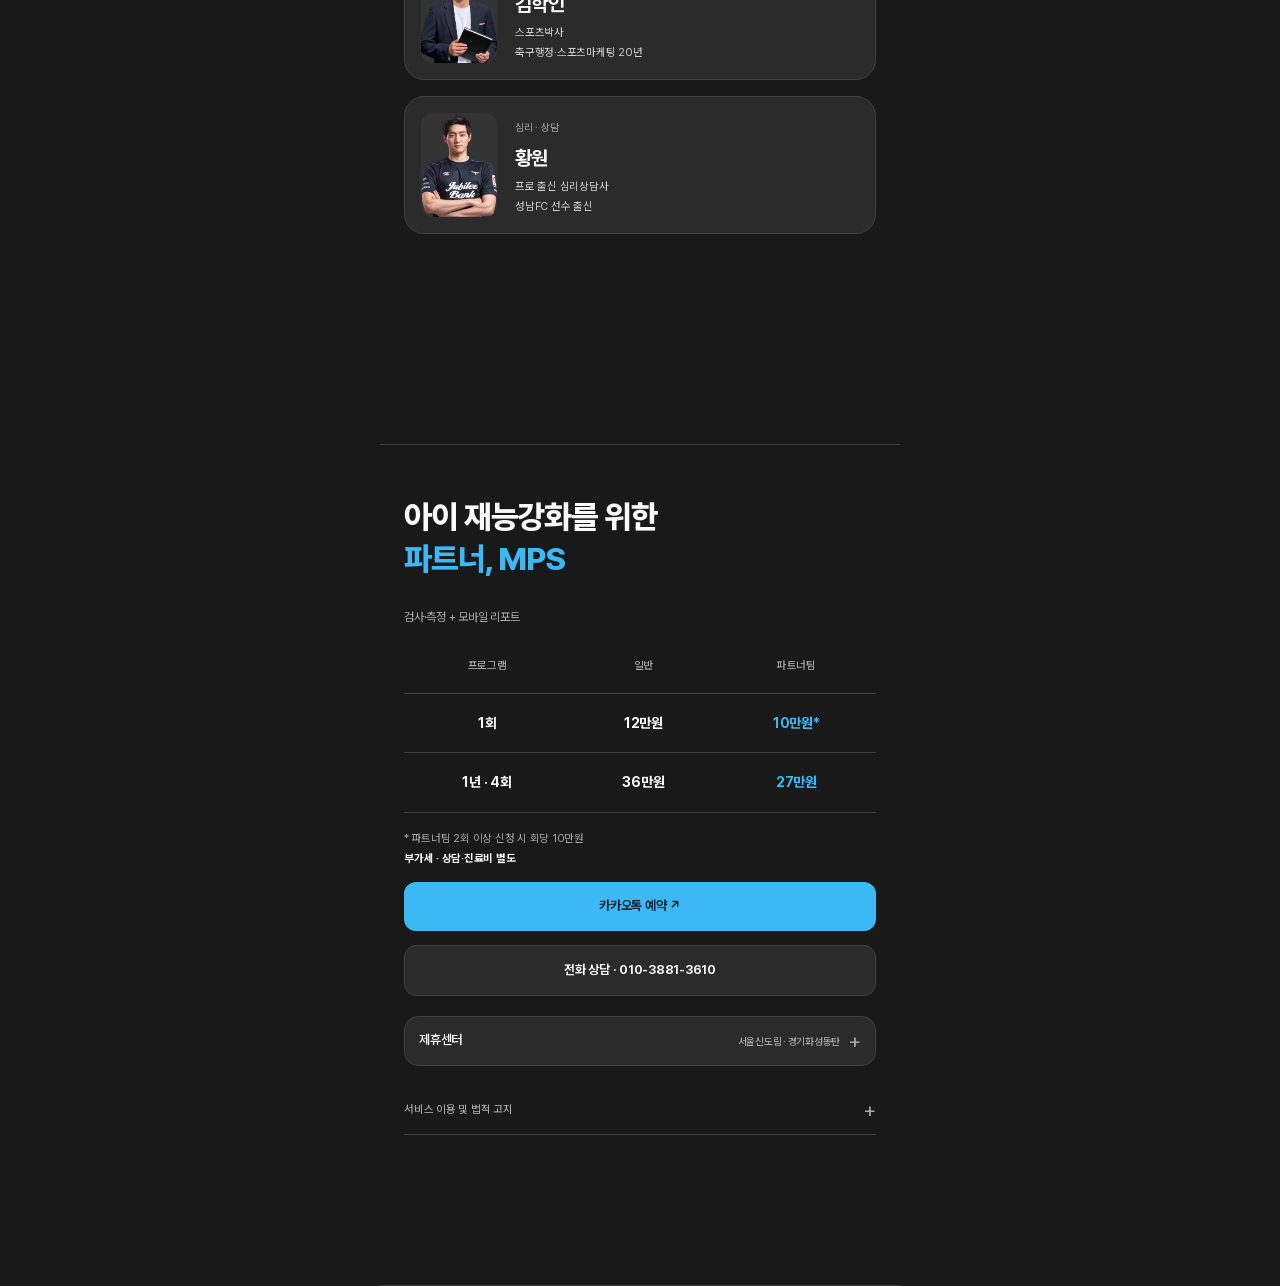
==== commit 77bfb912: "Separate cover from bio-banding rationale and finalize parent guide" ====
--- a/index.html
+++ b/index.html
@@ -1,5 +1,5 @@
 <!doctype html>
-<html lang="ko" data-theme="dark"><head><meta charset="utf-8"><meta name="viewport" content="width=device-width,initial-scale=1,viewport-fit=cover"><meta name="theme-color" content="#191919"><meta name="description" content="MPS 바이오밴딩. 성장단계를 기준으로 멘탈과 피지컬 결과를 읽는 성장기 선수 종합관리 플랫폼."><title>MPS 바이오밴딩 · 부모님 안내</title><script src="assets/js/theme.js"></script><link rel="stylesheet" href="assets/css/main.css"><link rel="stylesheet" href="assets/css/reports.css"><link rel="stylesheet" href="assets/css/mps-sportsmps.css"><link rel="stylesheet" href="assets/css/pretendard.css"><link rel="stylesheet" href="assets/css/theme.css"><link rel="stylesheet" href="assets/css/simple.css?v=20261009-2"><script src="assets/js/navigation.js" defer></script><script src="assets/js/reports.js" defer></script><script src="assets/js/dialogs.js" defer></script><script src="assets/js/shorts.js" defer></script><script src="assets/js/simple.js" defer></script></head><body><a class="skip" href="#intro">본문으로 바로 가기</a><div class="book">
+<html lang="ko" data-theme="dark"><head><meta charset="utf-8"><meta name="viewport" content="width=device-width,initial-scale=1,viewport-fit=cover"><meta name="theme-color" content="#191919"><meta name="description" content="MPS 바이오밴딩. 성장단계를 기준으로 멘탈과 피지컬 결과를 읽는 성장기 선수 종합관리 플랫폼."><title>MPS 바이오밴딩 · 부모님 안내</title><script src="assets/js/theme.js"></script><link rel="stylesheet" href="assets/css/main.css"><link rel="stylesheet" href="assets/css/reports.css"><link rel="stylesheet" href="assets/css/mps-sportsmps.css"><link rel="stylesheet" href="assets/css/pretendard.css"><link rel="stylesheet" href="assets/css/theme.css"><link rel="stylesheet" href="assets/css/simple.css?v=20261009-4"><script src="assets/js/navigation.js" defer></script><script src="assets/js/reports.js" defer></script><script src="assets/js/dialogs.js" defer></script><script src="assets/js/shorts.js" defer></script><script src="assets/js/simple.js" defer></script></head><body><a class="skip" href="#intro">본문으로 바로 가기</a><div class="book">
 <header class="topbar"><a href="#intro" aria-label="첫 화면"><img src="assets/images/logo-black.png" alt="MPS" width="77" height="25"></a><span>선수 · 부모님 안내</span><button id="theme-toggle" type="button" aria-label="라이트 모드로 전환" aria-pressed="false"><span aria-hidden="true">☼</span><span class="theme-label">라이트</span></button><button id="menu-toggle" type="button" aria-label="목차 열기" aria-controls="contents" aria-expanded="false">☰</button></header><div class="reading-track" aria-hidden="true"><div id="reading-progress"></div></div><nav id="contents" aria-label="목차" hidden><a href="#intro">01 <span>MPS 바이오밴딩</span>↗</a><a href="#why">02 <span>왜 필요한가요</span>↗</a><a href="#check">03 <span>어떻게 검사하나요</span>↗</a><a href="#use">04 <span>결과는 어떻게 쓰나요</span>↗</a><a href="#reports">05 <span>리포트 보기</span>↗</a><a href="#people">06 <span>만든 사람들</span>↗</a><a href="#start">07 <span>가격 · 예약</span>↗</a></nav><main>
 <section class="page cover" id="intro" data-title="같은 나이, 다른 성장속도" aria-labelledby="title-intro">
 <div class="eyebrow"><span class="orange-line"></span> MPS 바이오밴딩</div>
@@ -14,19 +14,15 @@
 <svg viewBox="350 270 230 290" role="img" aria-label="공 옆에 서 있는 축구선수 일러스트"><defs><clipPath id="intro-player-clip-2"><rect x="350" y="270" width="230" height="290"/></clipPath></defs><image clip-path="url(#intro-player-clip-2)" href="assets/images/illustrations/bio-banding-player-stages.png" width="1536" height="1024"/></svg>
 <svg viewBox="700 173 135 407" role="img" aria-label="키가 큰 축구선수 일러스트"><defs><clipPath id="intro-player-clip-3"><rect x="700" y="173" width="135" height="407"/></clipPath></defs><image clip-path="url(#intro-player-clip-3)" href="assets/images/illustrations/bio-banding-player-stages.png" width="1536" height="1024"/></svg>
 </div>
-<p><strong>뼈나이로 성장단계를 살펴봅니다.</strong></p>
+<p><strong>바이오밴딩으로 성장단계를 함께 봅니다.</strong></p>
 </figure>
 <a class="cover-doctor" href="#people"><span>FIFA 축구의학 수료<br><strong>공인 팀닥터 · 스포츠심리상담사와 함께</strong></span><b aria-hidden="true">↗</b></a>
 
 
 </section>
-<section class="page" id="why" data-title="왜 필요한가요" aria-labelledby="title-why"><h2 id="title-why">같은 나이,<br><em>다른 성장단계.</em></h2><p class="lead">지금의 체격만으로 판단하지 않습니다.</p><figure class="simple-players"><div class="banding-players banding-illustrations">
-<svg viewBox="20 275 270 270" role="img" aria-label="공을 차는 체격이 작은 축구선수 일러스트"><defs><clipPath id="cover-player-clip-1"><rect x="20" y="275" width="270" height="270"/></clipPath></defs><image clip-path="url(#cover-player-clip-1)" href="assets/images/illustrations/bio-banding-player-stages.png" width="1536" height="1024"/></svg>
-<svg viewBox="350 270 230 290" role="img" aria-label="공 옆에 서 있는 축구선수 일러스트"><defs><clipPath id="cover-player-clip-2"><rect x="350" y="270" width="230" height="290"/></clipPath></defs><image clip-path="url(#cover-player-clip-2)" href="assets/images/illustrations/bio-banding-player-stages.png" width="1536" height="1024"/></svg>
-<svg viewBox="700 173 135 407" role="img" aria-label="키가 큰 축구선수 일러스트"><defs><clipPath id="cover-player-clip-3"><rect x="700" y="173" width="135" height="407"/></clipPath></defs><image clip-path="url(#cover-player-clip-3)" href="assets/images/illustrations/bio-banding-player-stages.png" width="1536" height="1024"/></svg>
-</div><figcaption>체격 차이를 보여주는 그림 · 실제 측정 결과 아님</figcaption></figure><div class="simple-flow"><span>성장단계 확인</span><i aria-hidden="true">→</i><strong>아이에게 맞는 목표</strong></div><details class="shorts-details"><summary>바이오밴딩, 짧은 영상으로 보기</summary><div class="shorts-player" id="bio-shorts-player"><button type="button" class="shorts-play" id="bio-shorts-play" aria-label="바이오밴딩 쇼츠 재생"><img src="assets/images/video/bio-banding-shorts.jpg" alt="바이오밴딩 소개 영상" width="480" height="360" loading="lazy"><span class="shorts-play-icon">▶</span><span class="shorts-play-label">쇼츠 재생</span></button></div></details></section>
+<section class="page" id="why" data-title="성장단계가 필요한 이유" aria-labelledby="title-why"><h2 id="title-why">같은 수치도,<br><em>성장단계에 따라 다르게.</em></h2><p class="lead">MPS는 성장단계를 기준으로<br>멘탈·피지컬 결과를 읽습니다.</p><div class="simple-triangle why-triangle" role="group" aria-label="MPS 바이오밴딩 중심의 성장단계, 멘탈, 피지컬 연결"><svg viewBox="0 0 320 320" aria-hidden="true"><path d="M160 78 50 250 270 250Z"/></svg><strong class="triangle-center">MPS<em>바이오밴딩</em></strong><div class="triangle-node node-s"><b aria-hidden="true">S</b><strong>성장단계</strong><small>뼈나이</small></div><div class="triangle-node node-m"><b aria-hidden="true">M</b><strong>멘탈 결과</strong></div><div class="triangle-node node-p"><b aria-hidden="true">P</b><strong>피지컬 결과</strong></div></div><details class="shorts-details"><summary>바이오밴딩, 짧은 영상으로 보기</summary><div class="shorts-player" id="bio-shorts-player"><button type="button" class="shorts-play" id="bio-shorts-play" aria-label="바이오밴딩 쇼츠 재생"><img src="assets/images/video/bio-banding-shorts.jpg" alt="바이오밴딩 소개 영상" width="480" height="360" loading="lazy"><span class="shorts-play-icon">▶</span><span class="shorts-play-label">쇼츠 재생</span></button></div></details></section>
 <section class="page" id="check" data-title="어떻게 검사하나요" aria-labelledby="title-check"><h2 id="title-check">성장·마음·몸을<br><em>함께 측정합니다.</em></h2><img class="check-photo" src="assets/images/field/assessment.jpg" alt="MPS 피지컬 검사 현장" width="1368" height="1824" loading="lazy"><div class="check-list"><article><span class="s">S</span><div><h3>성장단계</h3><p>성장판 초음파 · 뼈나이</p></div></article><article><span class="m">M</span><div><h3>멘탈</h3><p>질문으로 살피는 선수의 마음</p></div></article><article><span class="p">P</span><div><h3>피지컬</h3><p>힘 · 균형 · 회복 상태</p></div></article></div><div class="visit-flow"><span>예약</span><i>→</i><span>검사·측정</span><i>→</i><span>모바일 결과</span></div><p class="small-note">성장판 검사는 제휴 의료기관에서 진행합니다.<br>검사 구성과 일정은 예약 시 안내합니다.</p></section>
-<section class="page" id="use" data-title="결과는 어떻게 쓰나요" aria-labelledby="title-use"><h2 id="title-use">검사 결과를,<br><em>훈련 목표로.</em></h2><p class="lead">성장단계에 맞춰 지금 필요한 과제를 정합니다.</p><div class="goal-flow"><span><b>01</b>강점 확인</span><span><b>02</b>목표 선택</span><span><b>03</b>변화 확인</span></div><figure class="idp-chart-card">
+<section class="page" id="use" data-title="결과는 어떻게 쓰나요" aria-labelledby="title-use"><h2 id="title-use">검사 결과를,<br><em>우리 아이의 성장플랜으로.</em></h2><p class="lead">성장단계에 맞춰 지금 필요한 과제를 정합니다.</p><div class="goal-flow"><span><b>01</b>결과 확인</span><span><b>02</b>목표 선택</span><span><b>03</b>변화 확인</span></div><figure class="idp-chart-card">
 <div class="idp-chart-heading"><div><span class="small-label">12주 플랜</span><h3>목표를 정하고, 변화를 확인</h3></div></div>
 <div class="idp-goal-legend"><span class="idp-balance">● 균형</span><span class="idp-reset">◆ 실수 후 회복</span><span class="idp-recovery">■ 회복 관리</span></div>
 <svg class="idp-trend-chart" viewBox="0 0 330 192" role="img" aria-labelledby="idp-chart-title idp-chart-desc">
@@ -39,10 +35,10 @@
 </svg>
 <figcaption>가상 관찰 기록 예시</figcaption>
 <p class="idp-chart-message">팀별로 이용방식은 상이합니다</p>
-</figure><p class="small-note">IDP · 선수별 성장플랜<br>지도자·선수가 MPS 결과와 현장 관찰로 목표를 정합니다.</p></section>
-<section class="page" id="reports" data-title="리포트 보기" aria-labelledby="title-reports"><h2 id="title-reports">결과는<br><em>모바일로 확인.</em></h2><div class="result-phone"><img src="assets/images/reports/mobile-growth.png" alt="성장단계와 결과를 확인하는 모바일 리포트 샘플" width="1170" height="2532" loading="lazy"></div><div class="report-levels"><div><strong>모바일 리포트</strong><span>검사·측정 후 기본 제공</span></div><div><strong>스탠다드 · 심화</strong><span>전문가 상담 시 제공 · 상담비 별도</span></div></div><button class="outline-button" type="button" data-open-samples>샘플 리포트 보기 ↗</button></section>
+</figure><details class="idp-details"><summary>선수별 성장플랜 · IDP</summary><p>지도자·선수가 MPS 결과와 현장 관찰로 목표를 정합니다.</p></details></section>
+<section class="page" id="reports" data-title="리포트 보기" aria-labelledby="title-reports"><h2 id="title-reports">결과는<br><em>모바일로 확인.</em></h2><div class="result-phone" tabindex="0" role="region" aria-label="모바일 리포트 샘플, 위아래로 스크롤"><img src="assets/images/reports/mobile-growth.png" alt="성장단계와 결과를 확인하는 모바일 리포트 샘플" width="1170" height="2532" loading="lazy"></div><div class="report-levels"><div><strong>모바일 리포트</strong><span>검사·측정 후 기본 제공</span></div><div><strong>스탠다드 · 심화</strong><span>전문가 상담 시 제공 · 상담비 별도</span></div></div><button class="outline-button" type="button" data-open-samples>샘플 리포트 보기 ↗</button></section>
 <section class="page" id="people" data-title="만든 사람들" aria-labelledby="title-people"><h2 id="title-people">선수를 이해하는<br><em>사람들이 만듭니다.</em></h2><div class="people-list"><article><img src="assets/images/team/lee.png" alt="이정욱" width="140" height="170" loading="lazy"><div><span>스포츠한의학 · 대표</span><h3>이정욱</h3><p>축구선수 학부모 · 공인 팀닥터<br>FIFA 축구의학 코스 수료</p></div></article><article><img src="assets/images/team/kim.png" alt="김학인" width="90" height="110" loading="lazy"><div><span>스포츠 · 현장</span><h3>김학인</h3><p>스포츠박사<br>축구행정·스포츠마케팅 20년</p></div></article><article><img src="assets/images/team/hwang.png" alt="황원" width="90" height="110" loading="lazy"><div><span>심리 · 상담</span><h3>황원</h3><p>프로 출신 심리상담사<br>성남FC 선수 출신</p></div></article></div></section>
-<section class="page closing" id="start" data-title="가격 · 예약" aria-labelledby="title-start"><h2 id="title-start">검사부터,<br><em>편하게 문의하세요.</em></h2><table class="simple-prices"><caption>검사·측정 + 모바일 리포트</caption><thead><tr><th scope="col">프로그램</th><th scope="col">일반</th><th scope="col">파트너팀</th></tr></thead><tbody><tr><th scope="row">1회</th><td>12만원</td><td>10만원*</td></tr><tr><th scope="row">1년 · 4회</th><td>36만원</td><td>27만원</td></tr></tbody></table><p class="small-note">* 파트너팀 2회 이상 신청 시 회당 10만원<br><strong>부가세 · 상담·진료비 별도</strong></p><a class="primary-button" href="https://pf.kakao.com/_YlxoxhX" target="_blank" rel="noopener noreferrer">카카오톡 예약 ↗</a><a class="outline-button" href="tel:01038813610">전화 상담 · 010-3881-3610</a><p class="center-note">제휴센터 · 서울신도림 · 경기화성동탄</p><details class="legal"><summary>회사 정보 · 서비스 이용 및 법적 고지</summary><footer class="company-footer">
+<section class="page closing" id="start" data-title="가격 · 예약" aria-labelledby="title-start"><h2 id="title-start">아이 재능강화를 위한<br><em>파트너, MPS</em></h2><table class="simple-prices"><caption>검사·측정 + 모바일 리포트</caption><thead><tr><th scope="col">프로그램</th><th scope="col">일반</th><th scope="col">파트너팀</th></tr></thead><tbody><tr><th scope="row">1회</th><td>12만원</td><td>10만원*</td></tr><tr><th scope="row">1년 · 4회</th><td>36만원</td><td>27만원</td></tr></tbody></table><p class="small-note">* 파트너팀 2회 이상 신청 시 회당 10만원<br><strong>부가세 · 상담·진료비 별도</strong></p><a class="primary-button" href="https://pf.kakao.com/_YlxoxhX" target="_blank" rel="noopener noreferrer">카카오톡 예약 ↗</a><a class="outline-button" href="tel:01038813610">전화 상담 · 010-3881-3610</a><details class="simple-centers"><summary>제휴센터 <span>서울신도림 · 경기화성동탄</span></summary><div class="center-links"><article><h3>서울신도림</h3><p>해온한의원 스포츠클리닉</p><a class="outline-button" href="https://map.naver.com/p/search/%ED%95%B4%EC%98%A8%ED%95%9C%EC%9D%98%EC%9B%90%20%EC%8B%A0%EB%8F%84%EB%A6%BC" target="_blank" rel="noopener noreferrer">신도림 지도 보기 ↗</a></article><article><h3>경기화성동탄</h3><p>해온한의원 스포츠클리닉</p><a class="outline-button" href="https://map.naver.com/p/search/%ED%95%B4%EC%98%A8%ED%95%9C%EC%9D%98%EC%9B%90%20%EB%8F%99%ED%83%84" target="_blank" rel="noopener noreferrer">동탄 지도 보기 ↗</a></article></div></details><details class="legal"><summary>서비스 이용 및 법적 고지</summary><footer class="company-footer">
 <div class="company-details"><p class="company-name">(주)주니어골든에이지</p><p><strong>사업자등록번호: 721-86-03995 | 대표: 이정욱</strong><br><strong>서울시 구로구 새말로 97 1층 47호</strong></p><p class="company-copyright"><strong>© 2026 JuniorGoldenAge Co., Ltd. All rights reserved.</strong></p></div>
 <div class="service-notice"><h3>서비스 이용 및 법적 고지</h3><p>(주)주니어골든에이지는 의료기관이 아니며, 소프트웨어 개발 및 정보제공업을 영위하는 IT 기업입니다.</p><p>MPS는 제휴 의료기관에서 측정한 검사 수치를 연동 받아 통계 및 시각화 정보를 제공하는 구독형 SaaS 플랫폼입니다.</p><p>MPS 플랫폼에서 제공하는 분석 결과는 참고용 기초 데이터이며, 의료기관의 의학적 진단, 처방 및 치료를 대신하지 않습니다.</p></div>
 </footer></details></section></main>
--- a/assets/css/simple.css
+++ b/assets/css/simple.css
@@ -4,3 +4,9 @@
 .cover{padding-top:28px}.cover .eyebrow{font-size:11px;color:var(--orange);letter-spacing:.02em}.cover .cover-foundation{font-size:15px}.cover .cover-banding{margin-top:clamp(90px,13svh,120px)}.cover .cover-doctor{margin-top:16px}.cover::before{max-height:76%}
 
 body.notice-open .compact-dock{visibility:hidden}
+
+/* Final concise guide: usable report chart and folded location details. */
+#use h2 em{font-size:clamp(22px,6.4vw,31px)}#start h2{font-size:clamp(24px,7vw,32px)}.simple-centers{margin-top:20px;border:1px solid var(--line);border-radius:14px;padding:0 14px;background:var(--surface)}.simple-centers summary{font-size:13px;flex-wrap:wrap;gap:8px}.simple-centers summary>span{font-size:10px;color:var(--muted);margin-left:auto}.center-links{padding:0 0 14px;display:grid;gap:14px}.center-links article{padding-top:14px;border-top:1px solid var(--line)}.center-links h3{font-size:14px;margin:0 0 4px}.center-links p{font-size:11px;color:var(--muted)}.center-links .outline-button{min-height:42px;font-size:11px;margin-top:10px}.idp-details summary{font-size:12px}.idp-details p{font-size:12px;line-height:1.8}.result-phone:focus-visible{outline:2px solid var(--orange);outline-offset:4px}.legal{margin-top:20px}button:focus-visible,a:focus-visible,summary:focus-visible{outline:2px solid var(--orange);outline-offset:3px}
+
+/* Page 02 explains the model rather than repeating the cover illustration. */
+#why h2 em{font-size:clamp(24px,6.8vw,32px)}.why-triangle{margin-top:30px;height:290px}.triangle-center{position:absolute;top:136px;left:50%;transform:translate(-50%,-50%);text-align:center;font-size:27px;line-height:1.3;width:150px}.triangle-center em{display:block;color:var(--orange);font-size:23px}.why-triangle .node-s{top:-4px}.why-triangle .node-m,.why-triangle .node-p{bottom:8px}#why .shorts-details{margin-top:26px}
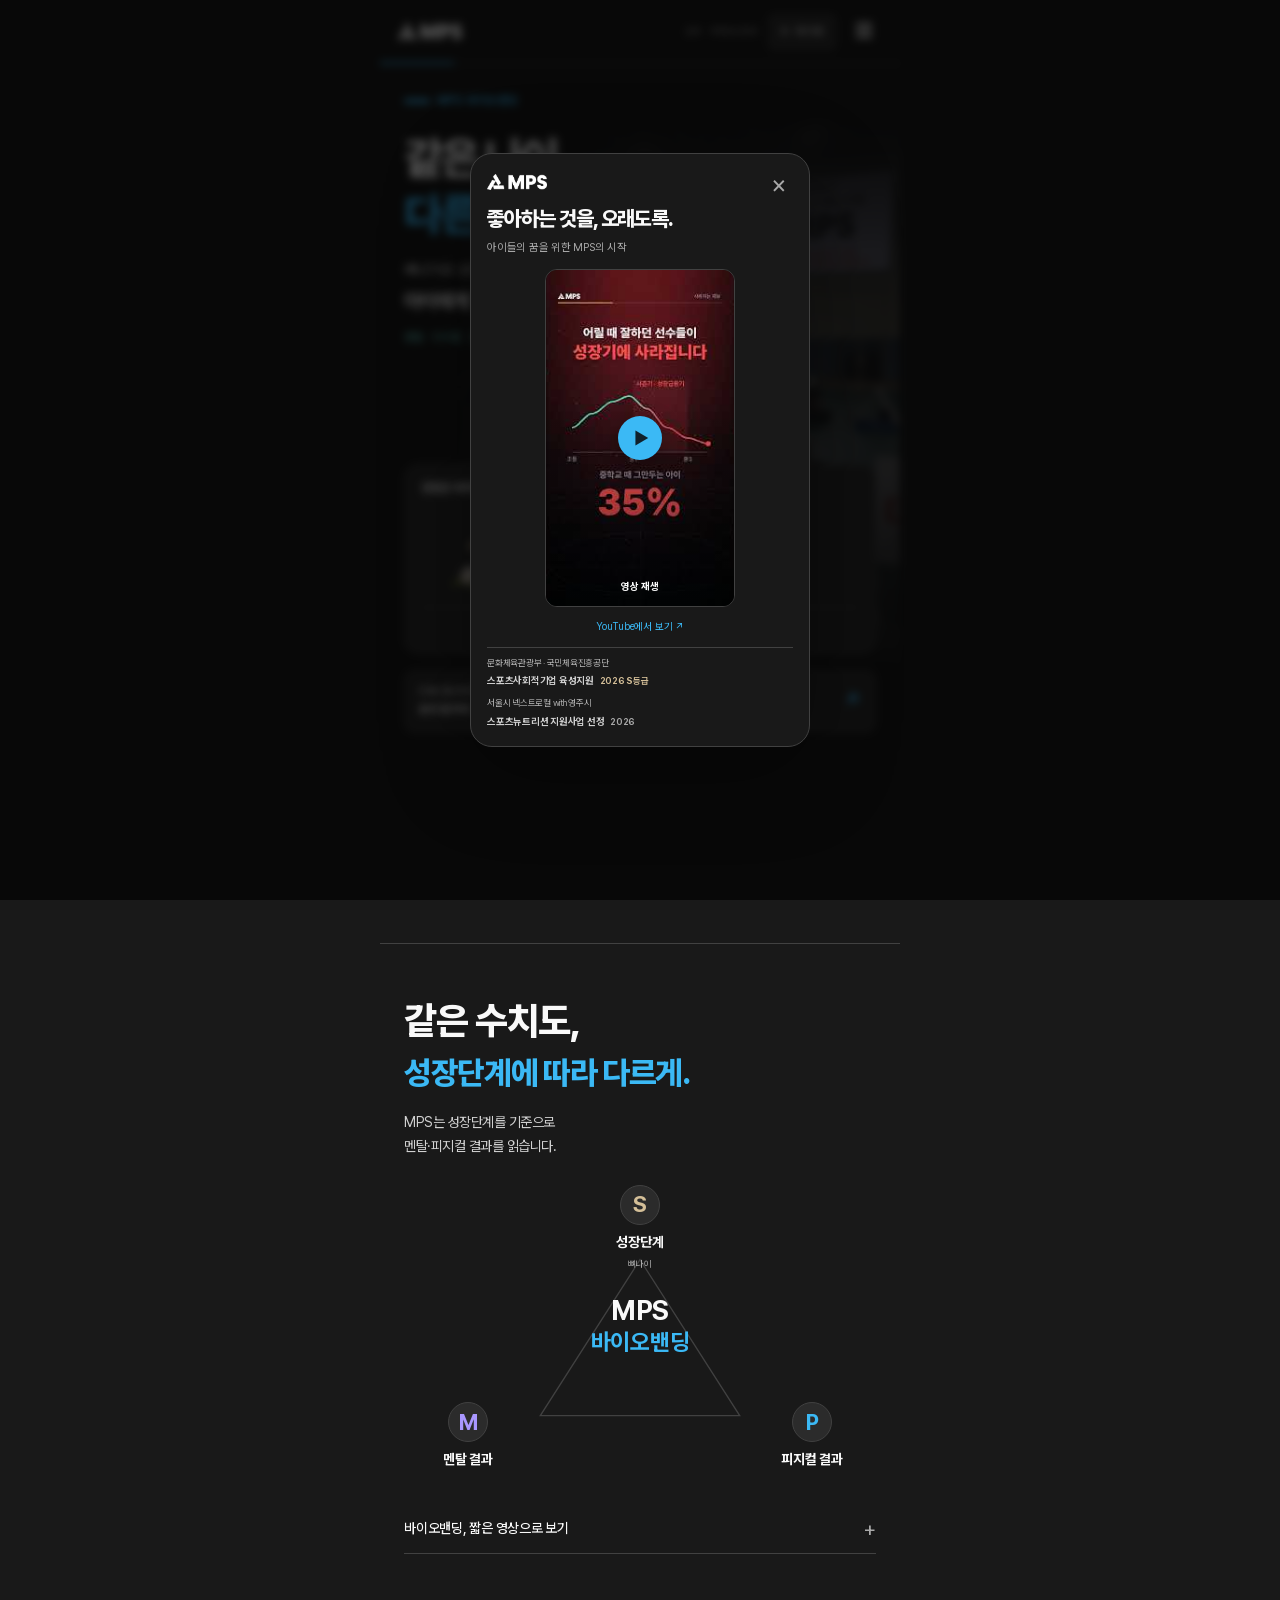
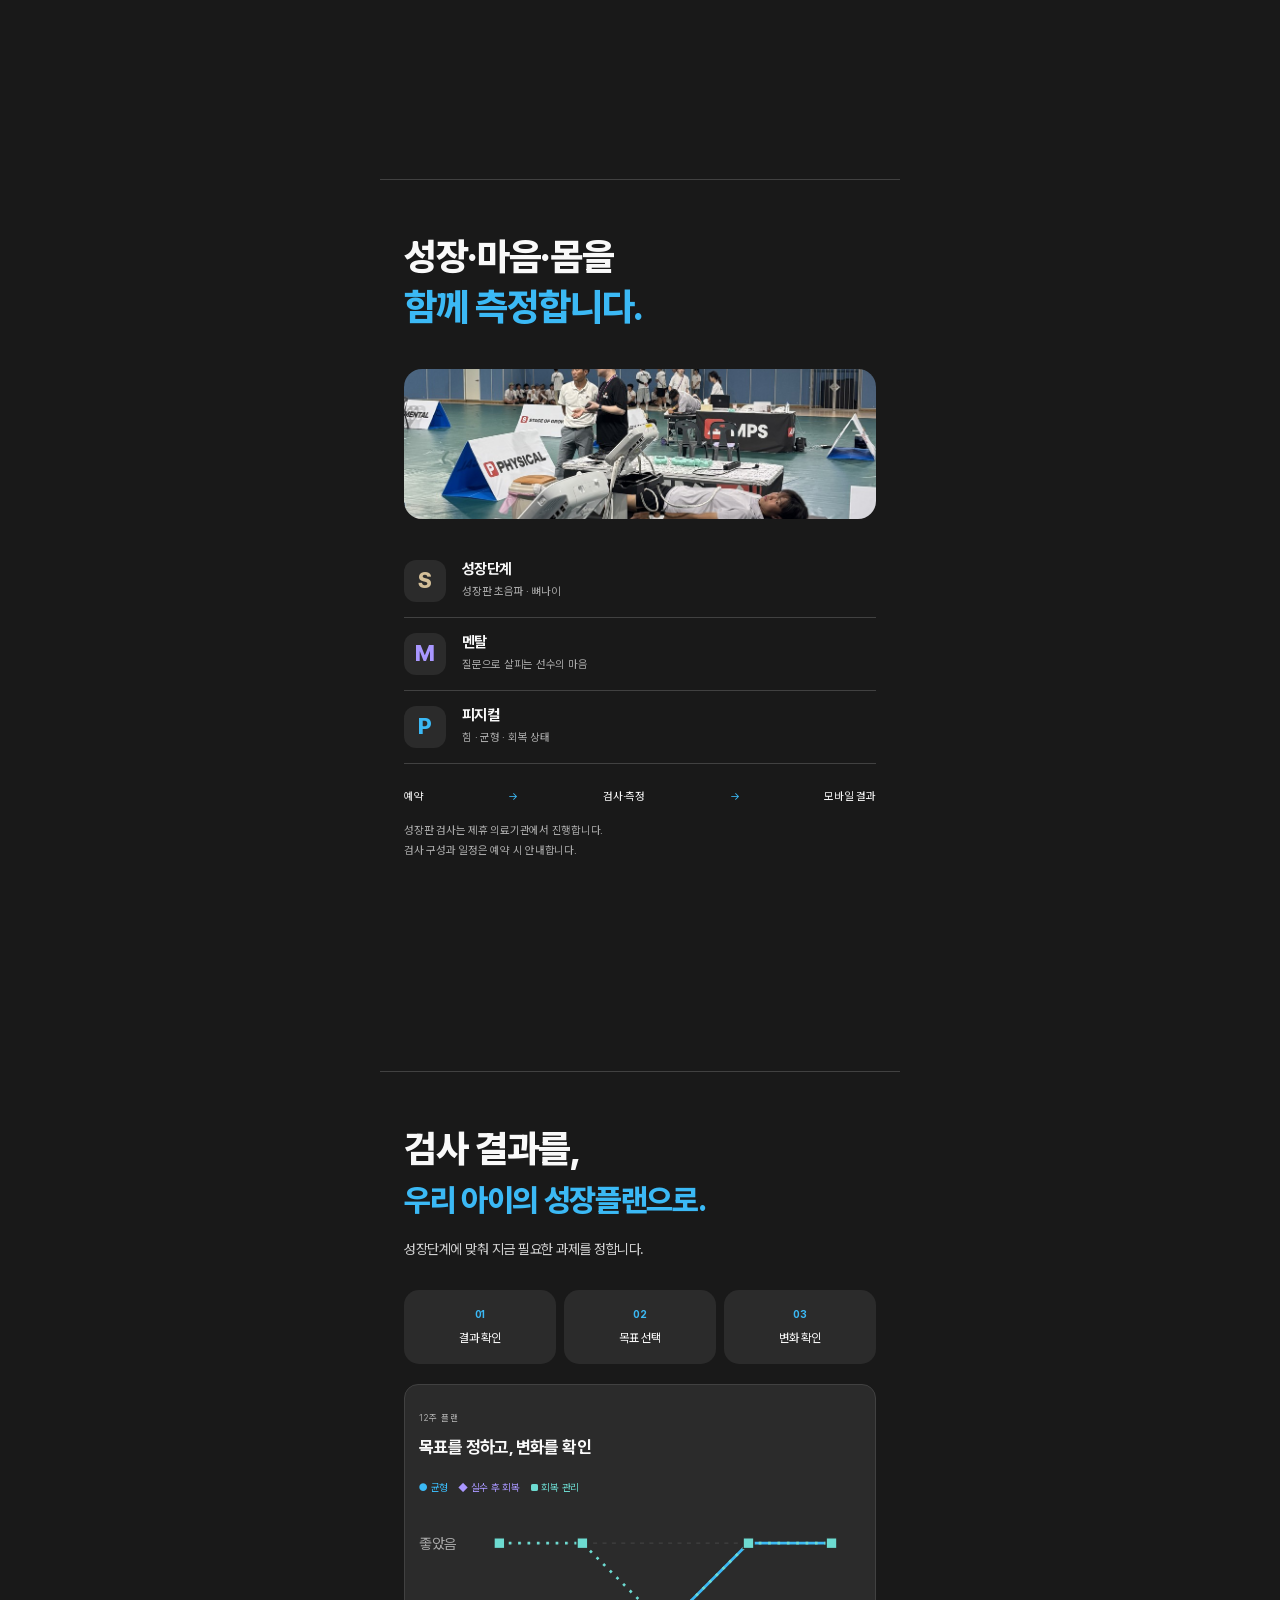
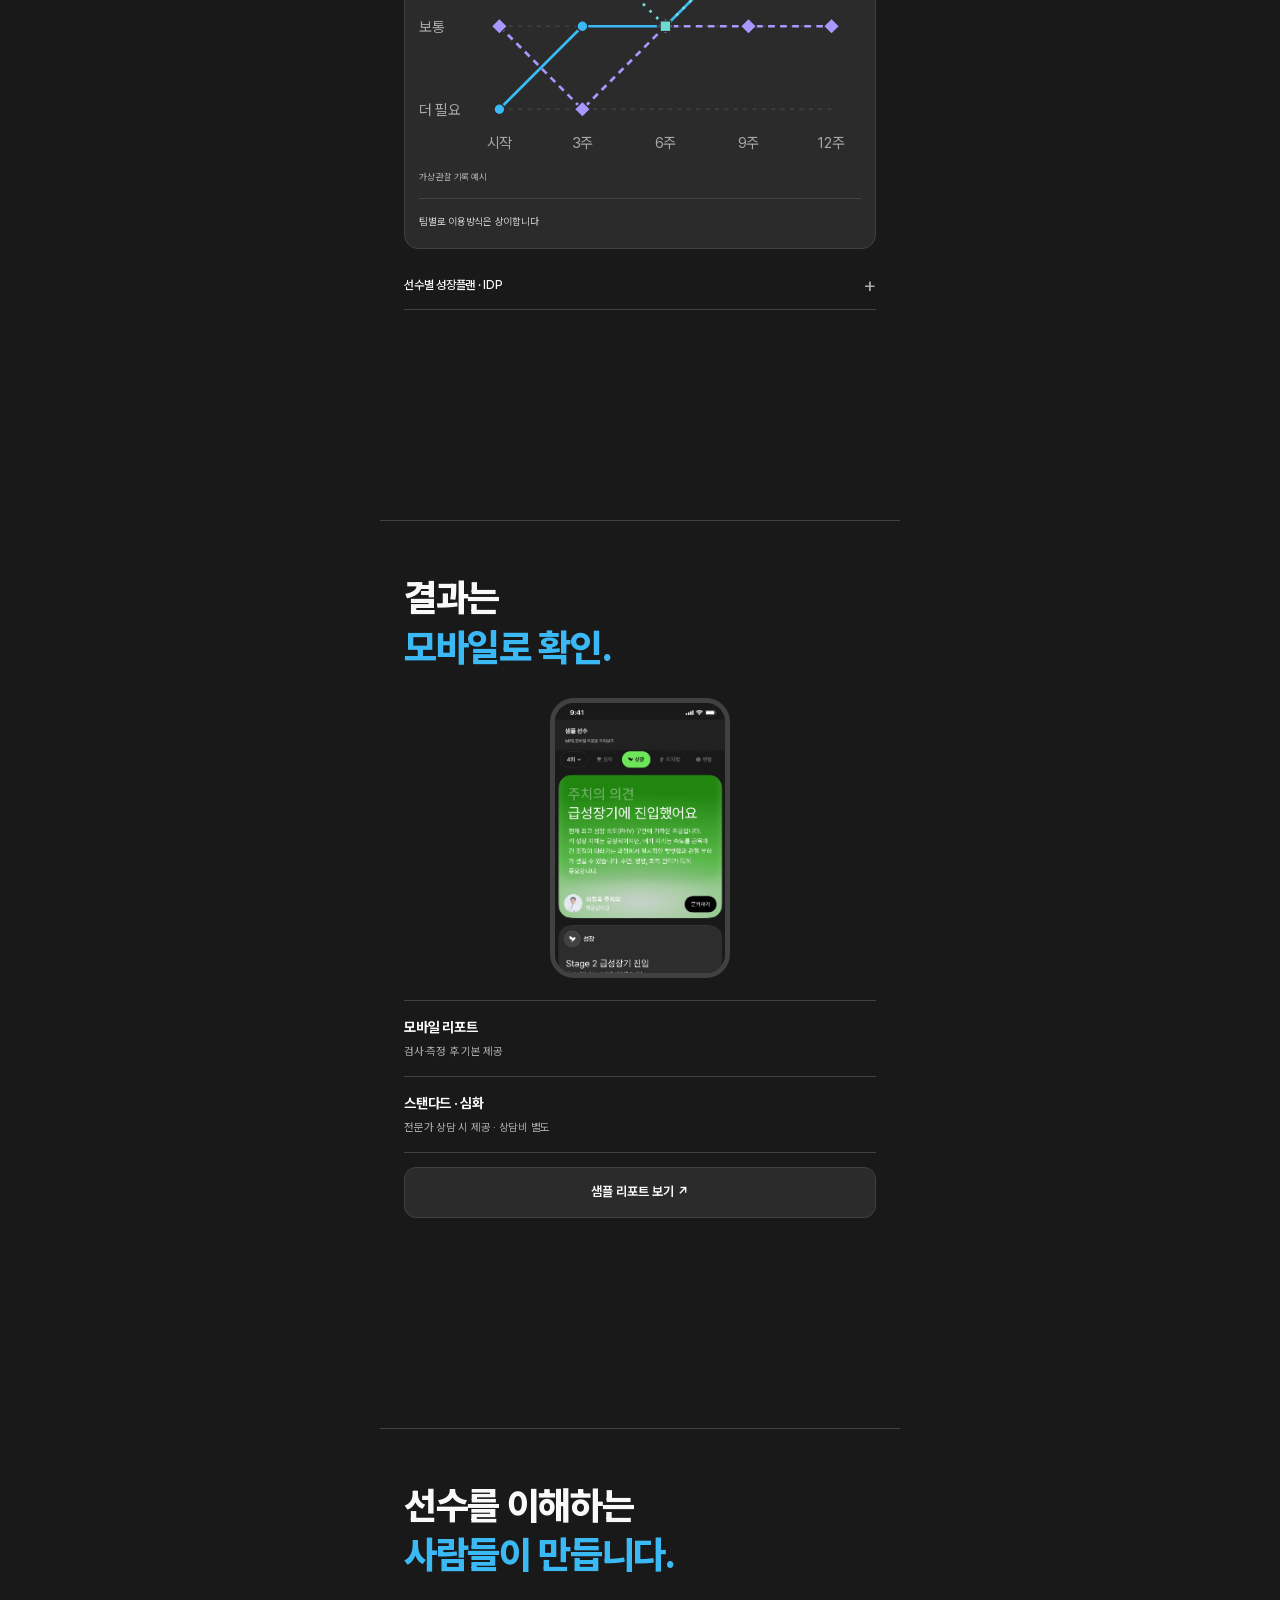
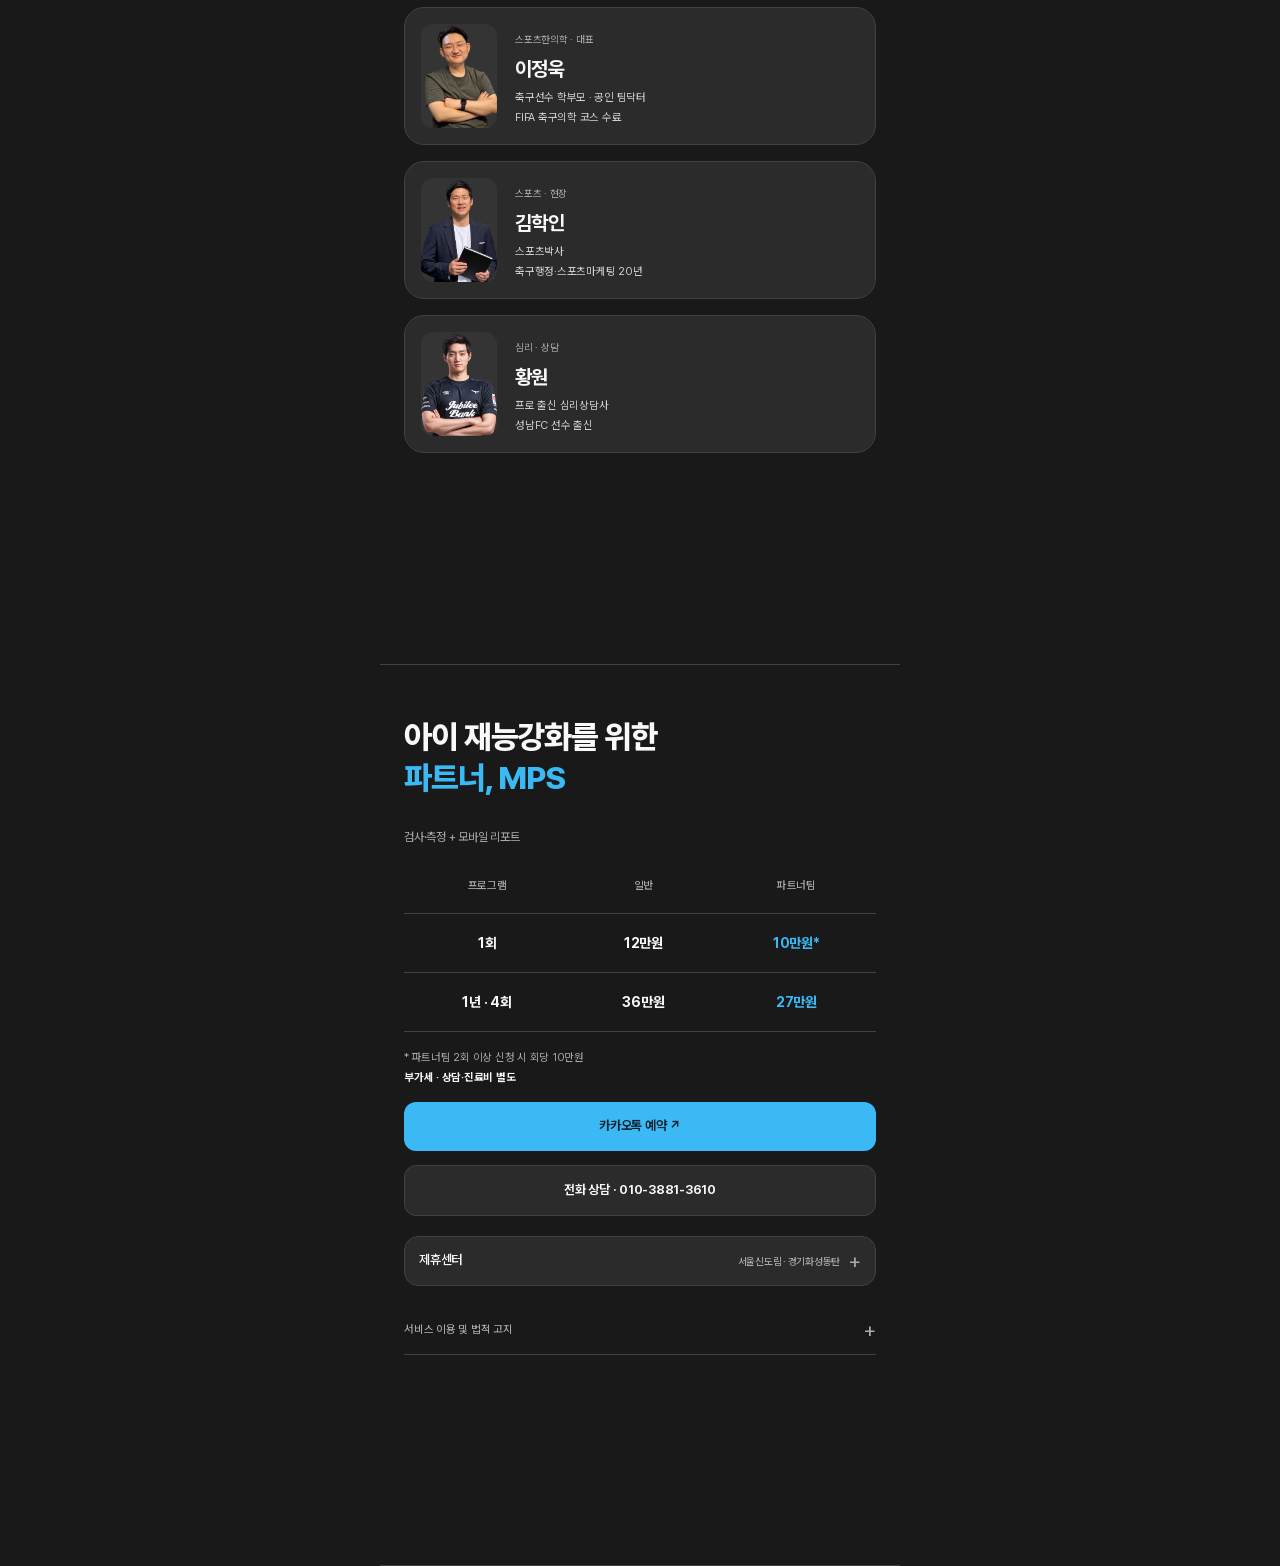
==== commit b74b2e2d: "Separate glass floating actions from page navigation" ====
--- a/index.html
+++ b/index.html
@@ -1,5 +1,5 @@
 <!doctype html>
-<html lang="ko" data-theme="dark"><head><meta charset="utf-8"><meta name="viewport" content="width=device-width,initial-scale=1,viewport-fit=cover"><meta name="theme-color" content="#191919"><meta name="description" content="MPS 바이오밴딩. 성장단계를 기준으로 멘탈과 피지컬 결과를 읽는 성장기 선수 종합관리 플랫폼."><title>MPS 바이오밴딩 · 부모님 안내</title><script src="assets/js/theme.js"></script><link rel="stylesheet" href="assets/css/main.css"><link rel="stylesheet" href="assets/css/reports.css"><link rel="stylesheet" href="assets/css/mps-sportsmps.css"><link rel="stylesheet" href="assets/css/pretendard.css"><link rel="stylesheet" href="assets/css/theme.css"><link rel="stylesheet" href="assets/css/simple.css?v=20261009-4"><script src="assets/js/navigation.js" defer></script><script src="assets/js/reports.js" defer></script><script src="assets/js/dialogs.js" defer></script><script src="assets/js/shorts.js" defer></script><script src="assets/js/simple.js" defer></script></head><body><a class="skip" href="#intro">본문으로 바로 가기</a><div class="book">
+<html lang="ko" data-theme="dark"><head><meta charset="utf-8"><meta name="viewport" content="width=device-width,initial-scale=1,viewport-fit=cover"><meta name="theme-color" content="#191919"><meta name="description" content="MPS 바이오밴딩. 성장단계를 기준으로 멘탈과 피지컬 결과를 읽는 성장기 선수 종합관리 플랫폼."><title>MPS 바이오밴딩 · 부모님 안내</title><script src="assets/js/theme.js"></script><link rel="stylesheet" href="assets/css/main.css"><link rel="stylesheet" href="assets/css/reports.css"><link rel="stylesheet" href="assets/css/mps-sportsmps.css"><link rel="stylesheet" href="assets/css/pretendard.css"><link rel="stylesheet" href="assets/css/theme.css"><link rel="stylesheet" href="assets/css/simple.css?v=20261009-5"><script src="assets/js/navigation.js" defer></script><script src="assets/js/reports.js" defer></script><script src="assets/js/dialogs.js" defer></script><script src="assets/js/shorts.js" defer></script><script src="assets/js/simple.js" defer></script></head><body><a class="skip" href="#intro">본문으로 바로 가기</a><div class="book">
 <header class="topbar"><a href="#intro" aria-label="첫 화면"><img src="assets/images/logo-black.png" alt="MPS" width="77" height="25"></a><span>선수 · 부모님 안내</span><button id="theme-toggle" type="button" aria-label="라이트 모드로 전환" aria-pressed="false"><span aria-hidden="true">☼</span><span class="theme-label">라이트</span></button><button id="menu-toggle" type="button" aria-label="목차 열기" aria-controls="contents" aria-expanded="false">☰</button></header><div class="reading-track" aria-hidden="true"><div id="reading-progress"></div></div><nav id="contents" aria-label="목차" hidden><a href="#intro">01 <span>MPS 바이오밴딩</span>↗</a><a href="#why">02 <span>왜 필요한가요</span>↗</a><a href="#check">03 <span>어떻게 검사하나요</span>↗</a><a href="#use">04 <span>결과는 어떻게 쓰나요</span>↗</a><a href="#reports">05 <span>리포트 보기</span>↗</a><a href="#people">06 <span>만든 사람들</span>↗</a><a href="#start">07 <span>가격 · 예약</span>↗</a></nav><main>
 <section class="page cover" id="intro" data-title="같은 나이, 다른 성장속도" aria-labelledby="title-intro">
 <div class="eyebrow"><span class="orange-line"></span> MPS 바이오밴딩</div>
@@ -42,7 +42,11 @@
 <div class="company-details"><p class="company-name">(주)주니어골든에이지</p><p><strong>사업자등록번호: 721-86-03995 | 대표: 이정욱</strong><br><strong>서울시 구로구 새말로 97 1층 47호</strong></p><p class="company-copyright"><strong>© 2026 JuniorGoldenAge Co., Ltd. All rights reserved.</strong></p></div>
 <div class="service-notice"><h3>서비스 이용 및 법적 고지</h3><p>(주)주니어골든에이지는 의료기관이 아니며, 소프트웨어 개발 및 정보제공업을 영위하는 IT 기업입니다.</p><p>MPS는 제휴 의료기관에서 측정한 검사 수치를 연동 받아 통계 및 시각화 정보를 제공하는 구독형 SaaS 플랫폼입니다.</p><p>MPS 플랫폼에서 제공하는 분석 결과는 참고용 기초 데이터이며, 의료기관의 의학적 진단, 처방 및 치료를 대신하지 않습니다.</p></div>
 </footer></details></section></main>
-<div class="compact-dock"><div class="dock-actions"><button id="sample-open" type="button">샘플 리포트 ↗</button><button id="pricing-open" type="button">가격</button><button id="booking-open" type="button">상담예약</button></div><nav class="bottom-nav" aria-label="페이지 넘기기"><button id="prev" type="button" aria-label="이전 페이지">↑</button><div><span id="page-name">같은 나이, 다른 성장속도</span><span class="page-count"><b id="page-number">01</b> / <span id="page-total">07</span></span></div><button id="next" type="button" aria-label="다음 페이지">↓</button></nav></div>
+<div class="compact-dock"><nav class="bottom-nav" aria-label="페이지 넘기기"><button id="prev" type="button" aria-label="이전 페이지">↑</button><div><span id="page-name">같은 나이, 다른 성장속도</span><span class="page-count"><b id="page-number">01</b> / <span id="page-total">07</span></span></div><button id="next" type="button" aria-label="다음 페이지">↓</button></nav></div>
+<nav class="floating-actions" aria-label="빠른 안내">
+<button class="sample-fab" id="sample-open" type="button" aria-haspopup="dialog" aria-controls="sample-dialog" aria-label="샘플 MPS 리포트 보기" hidden><svg viewBox="0 0 24 24" width="18" height="18" fill="none" stroke="currentColor" stroke-width="1.7" aria-hidden="true"><rect x="5" y="3" width="14" height="18" rx="3"/><path d="M9 8h6M9 12h6M9 16h3"/></svg><span>샘플리포트 보기</span><span class="sample-arrow" aria-hidden="true">↗</span></button>
+<div class="floating-secondary"><button type="button" class="quick-action booking-action" id="booking-open" aria-haspopup="dialog" aria-controls="booking-dialog">상담예약 <span aria-hidden="true">↗</span></button><button type="button" class="quick-action price-action" id="pricing-open" aria-haspopup="dialog" aria-controls="pricing-dialog">가격</button></div>
+</nav>
 <dialog id="sample-dialog" aria-labelledby="sample-dialog-title" aria-describedby="sample-description">
 <div class="sample-shell">
 <header class="sample-header"><div><h2 id="sample-dialog-title">샘플 리포트</h2></div><button id="sample-close" type="button" aria-label="샘플 리포트 닫기" autofocus>×</button></header>
--- a/assets/css/simple.css
+++ b/assets/css/simple.css
@@ -10,3 +10,6 @@
 
 /* Page 02 explains the model rather than repeating the cover illustration. */
 #why h2 em{font-size:clamp(24px,6.8vw,32px)}.why-triangle{margin-top:30px;height:290px}.triangle-center{position:absolute;top:136px;left:50%;transform:translate(-50%,-50%);text-align:center;font-size:27px;line-height:1.3;width:150px}.triangle-center em{display:block;color:var(--orange);font-size:23px}.why-triangle .node-s{top:-4px}.why-triangle .node-m,.why-triangle .node-p{bottom:8px}#why .shorts-details{margin-top:26px}
+
+/* Separate glass action menu from page navigation. */
+:root{--bottom:64px}.compact-dock .bottom-nav{min-height:60px}.floating-actions{width:190px;bottom:calc(72px + env(safe-area-inset-bottom));right:max(14px,calc((100vw - 520px)/2 + 14px))}.floating-actions>.sample-fab{min-height:42px;font-size:12px;padding:9px 10px}.floating-actions .booking-action,.floating-actions .price-action{min-height:40px;font-size:12px}.floating-secondary{min-height:40px}body.notice-open .floating-actions,body.samples-open .floating-actions,body.quick-open .floating-actions{display:none}.page,.page.cover{padding-bottom:210px}@media(max-width:359px){.floating-actions{width:176px;right:12px}.floating-actions>.sample-fab{font-size:11px}.floating-actions .booking-action,.floating-actions .price-action{font-size:11px}}
